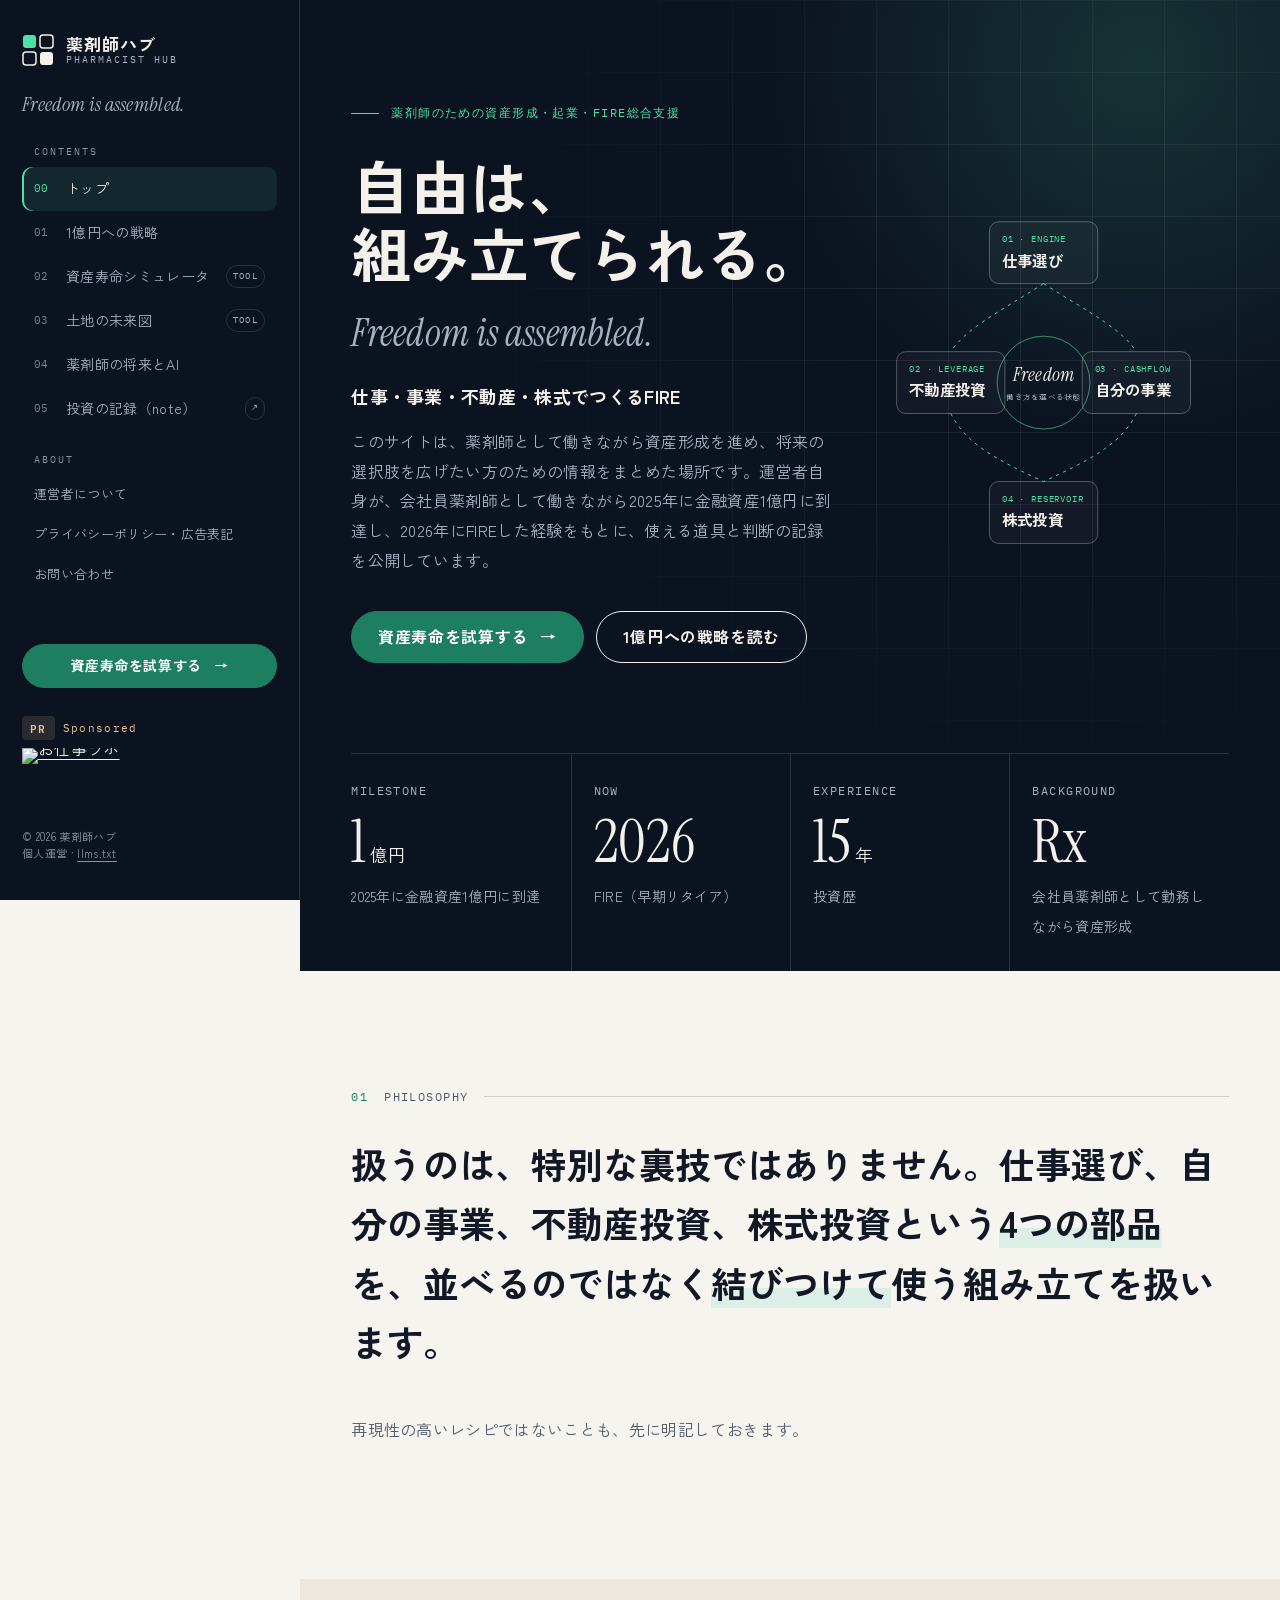
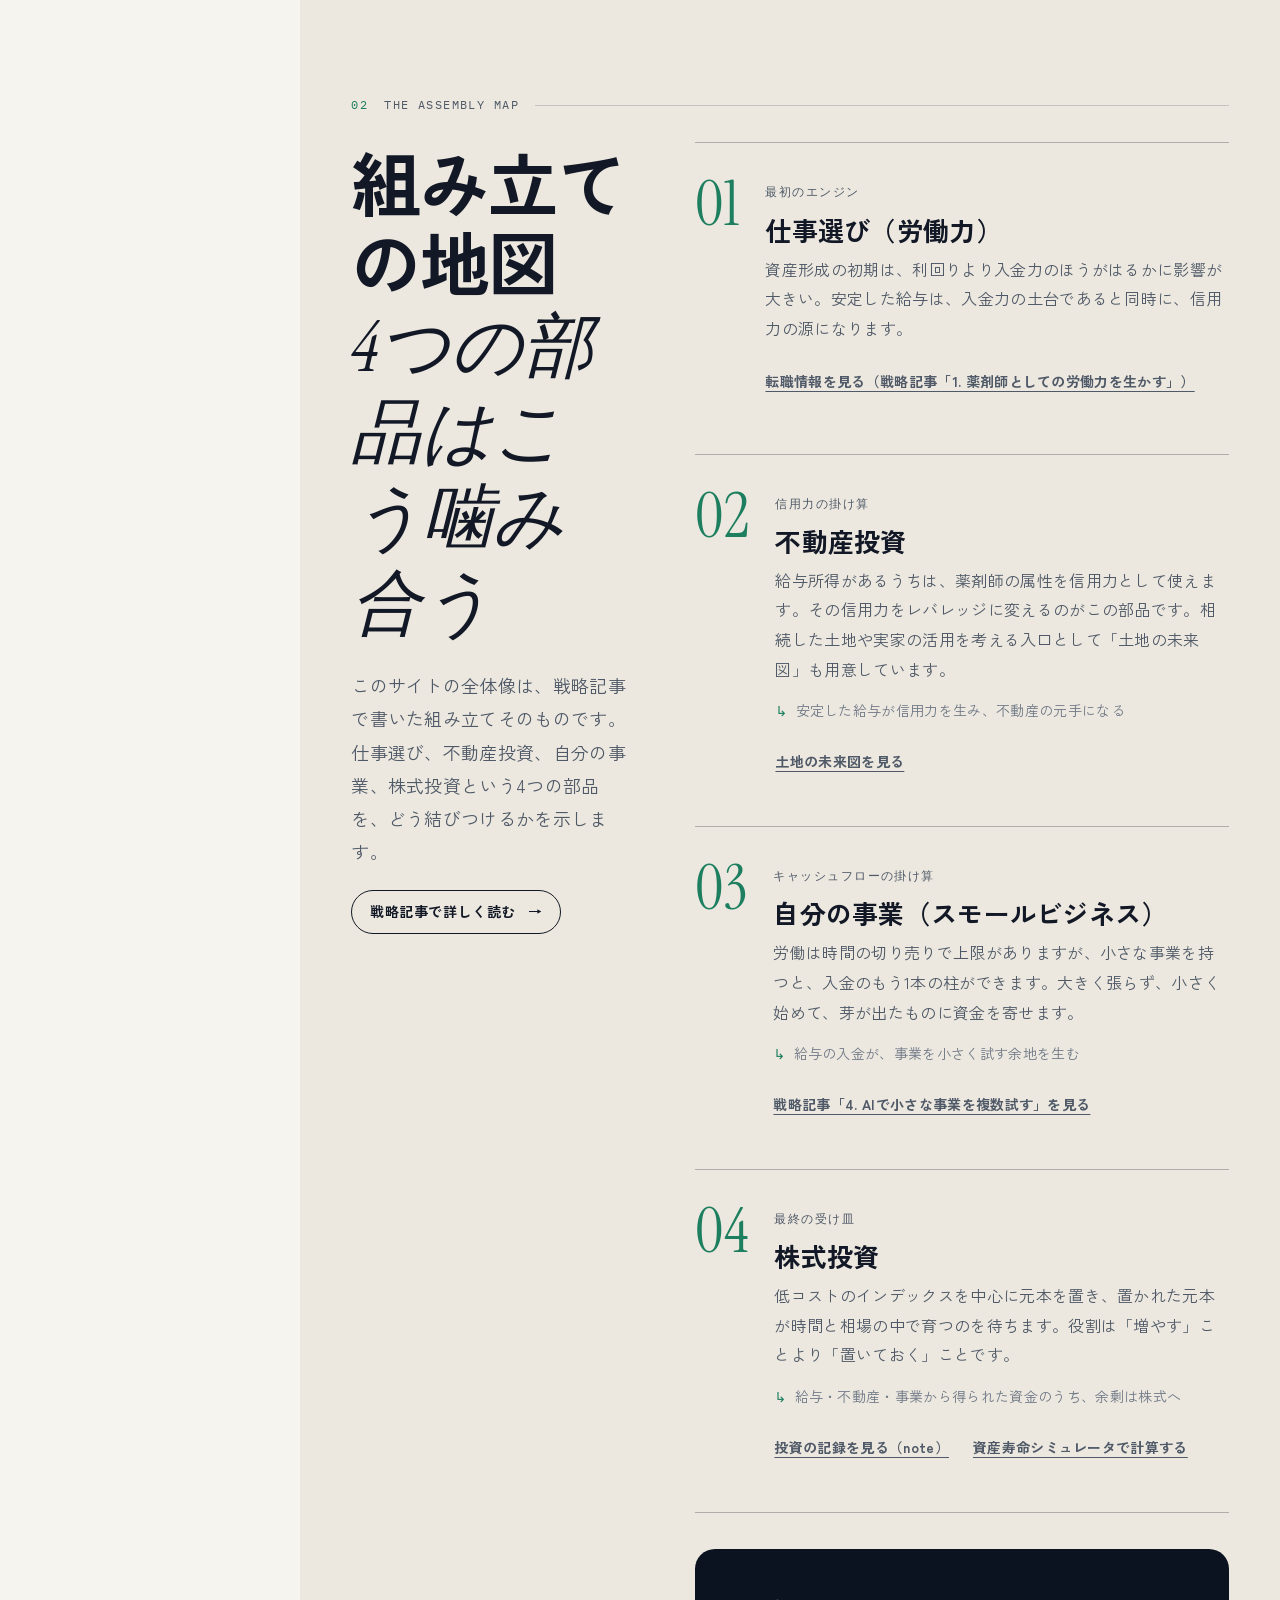
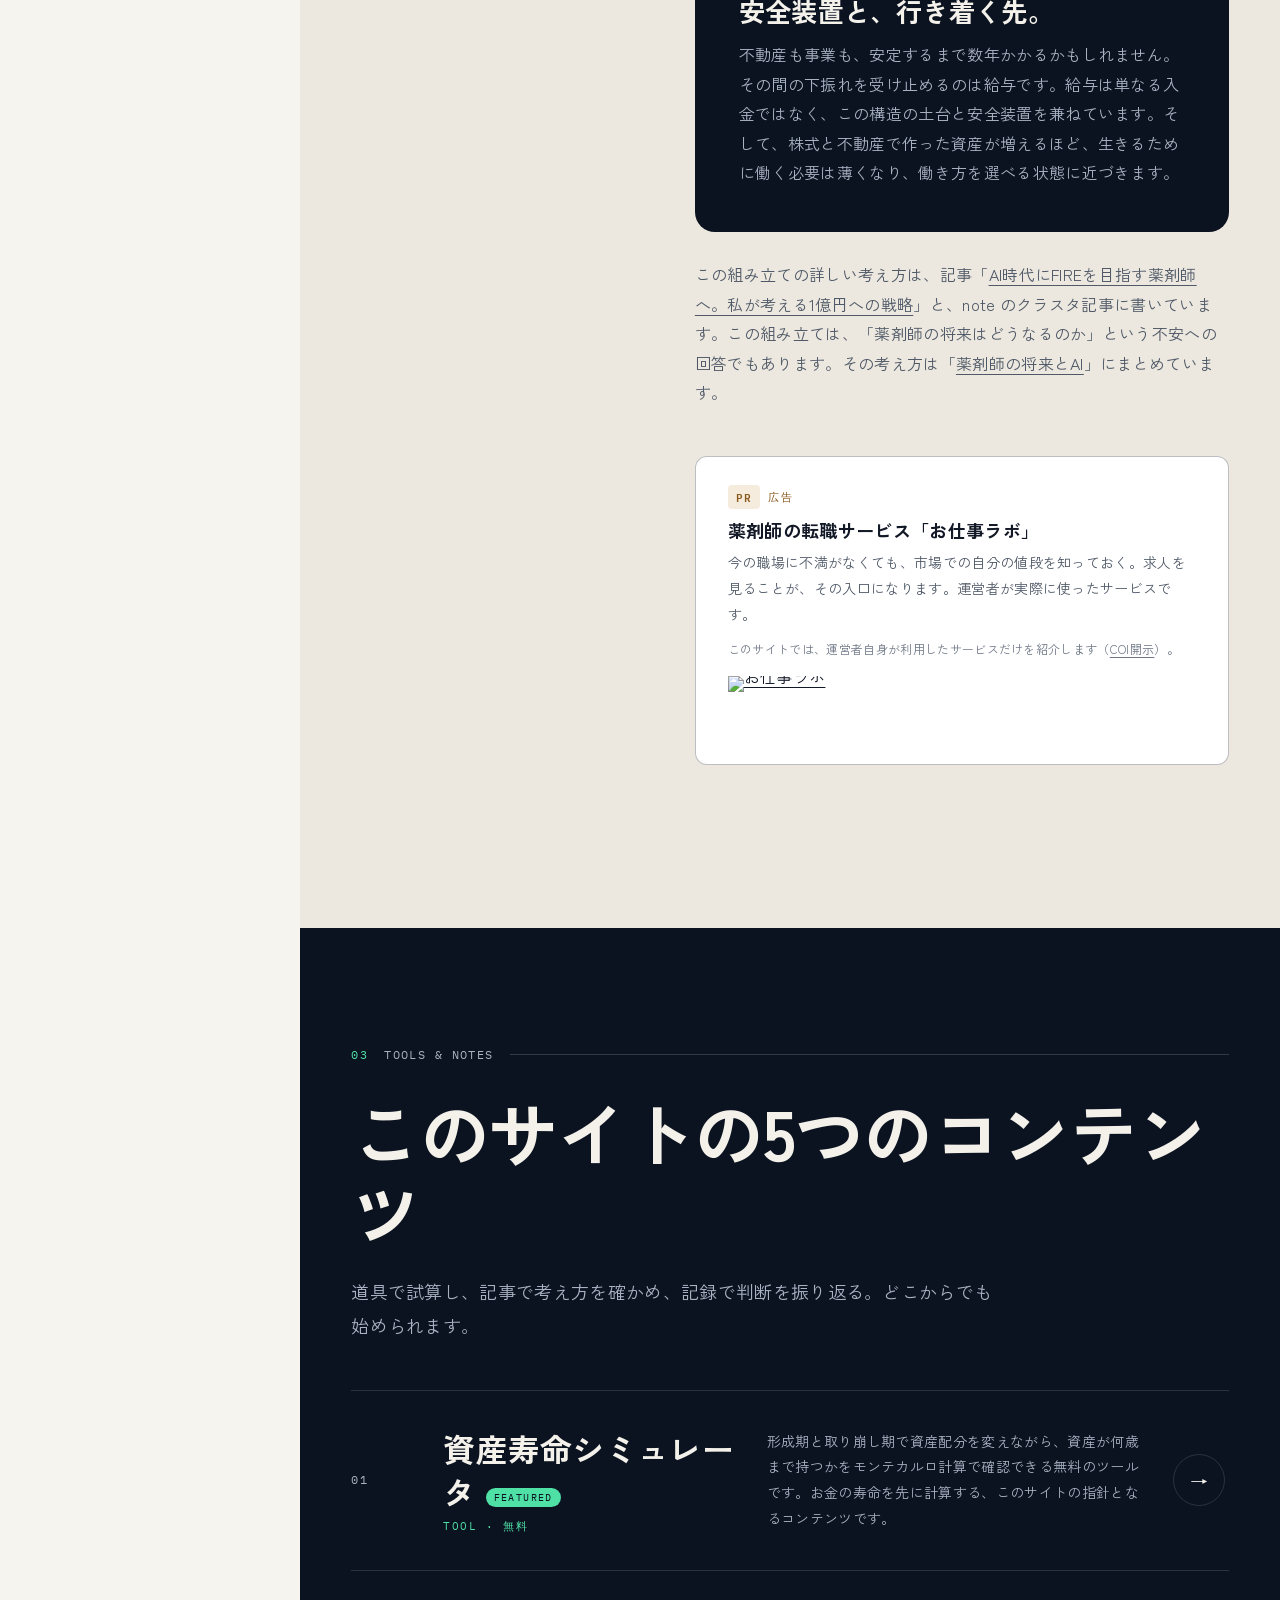
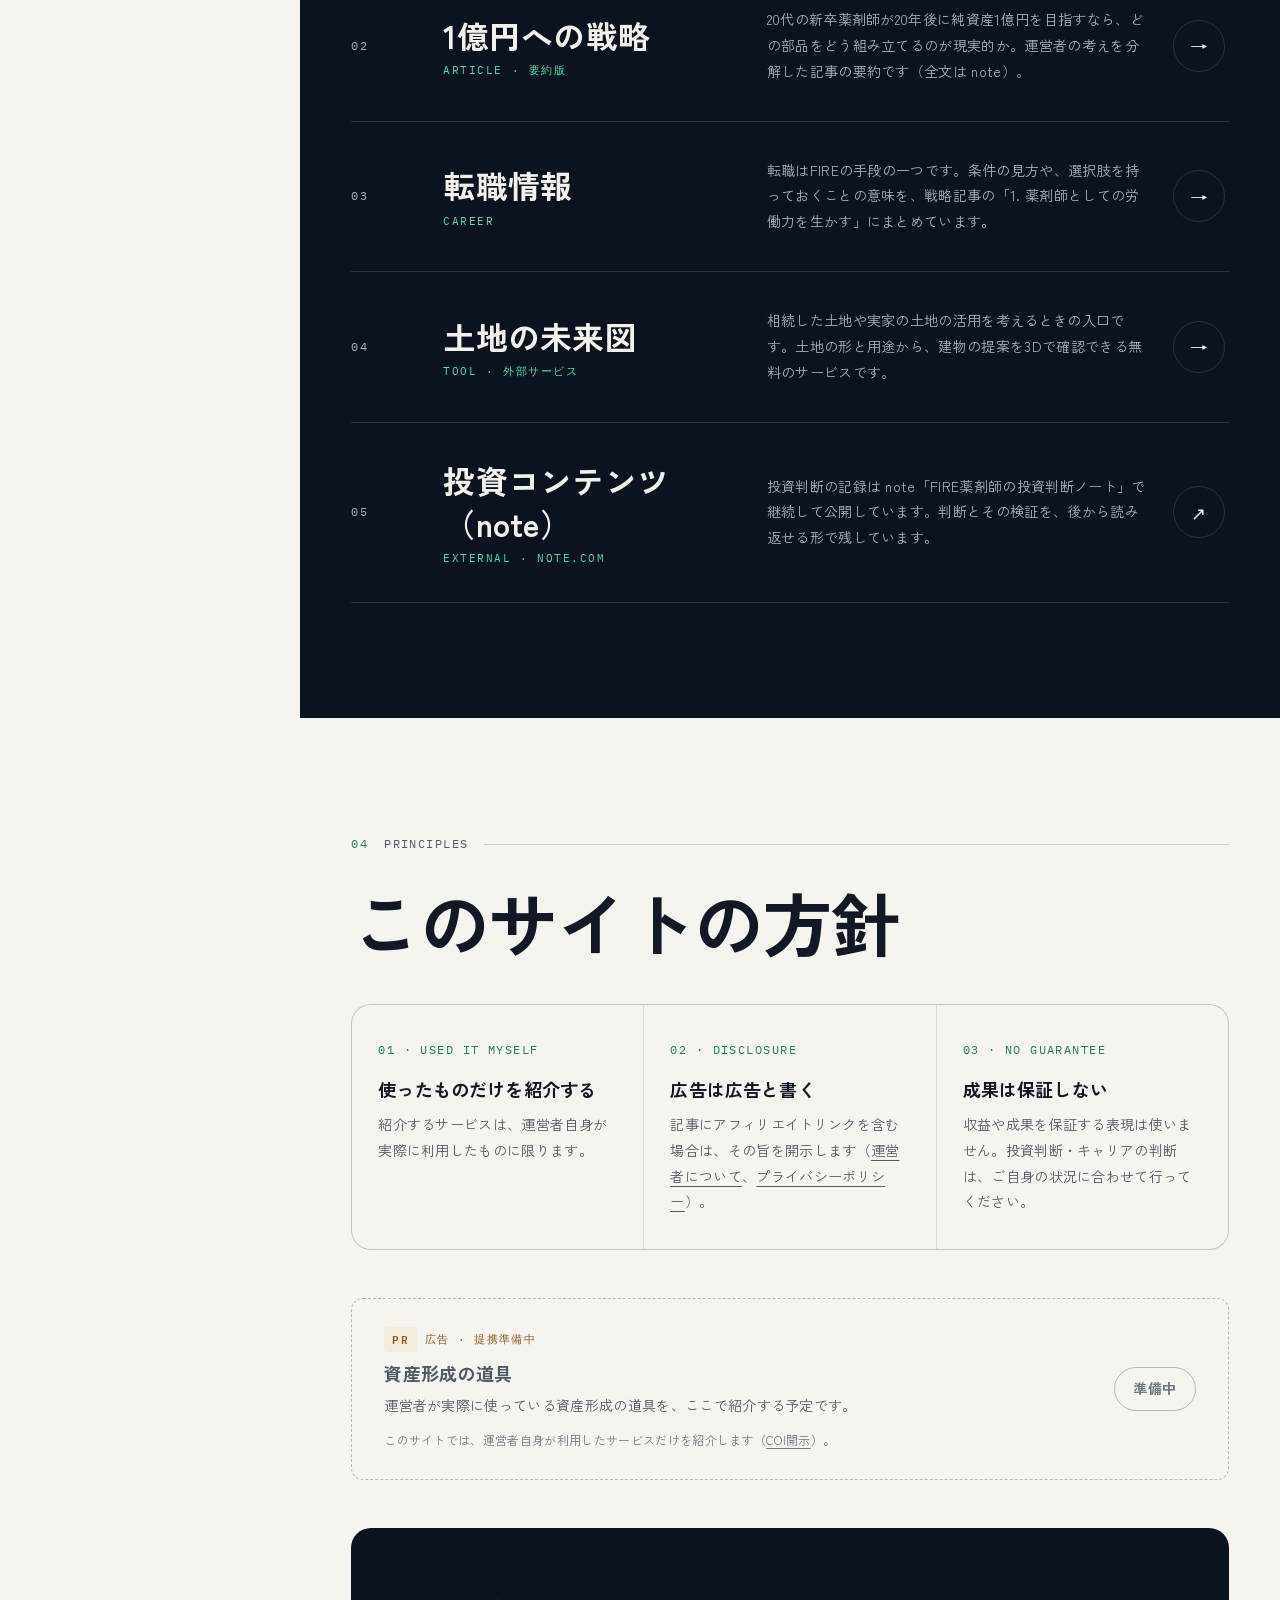
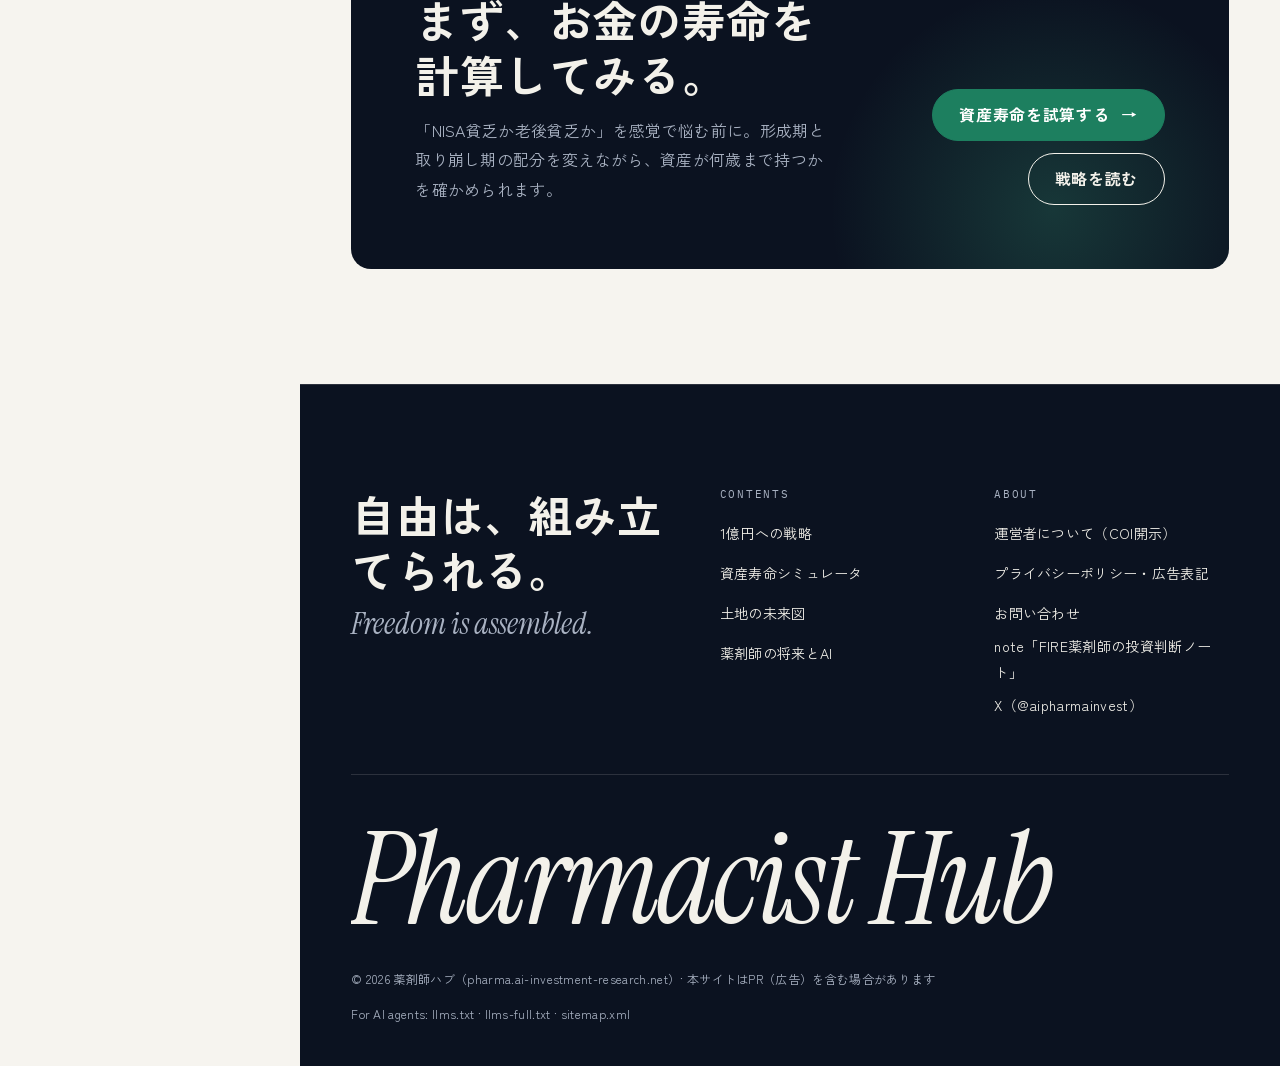
==== index.html @ cbfe2809 "転職枠の広告に、運営者が実際に使ったサービスであることを書き戻す Co-Authored-By: Claude Opus 5.5 <noreply@anthropic.com>" ====
<!DOCTYPE html>
<html lang="ja">
<head>
<meta charset="utf-8">
<meta name="viewport" content="width=device-width, initial-scale=1, viewport-fit=cover">
<meta name="google-site-verification" content="h158_rRaHotOtQef8cb2UX3UubJ8g8uJZxsIzdKgm2g" />
<title>薬剤師ハブ | 自由は、組み立てられる。仕事・事業・不動産・株式でつくるFIRE</title>
<meta name="description" content="自由は、組み立てられる。仕事・事業・不動産・株式でつくるFIRE。薬剤師が資産形成・起業・FIREを目指すための総合支援サイトです。組み立ての地図と、資産寿命シミュレータなどの道具をまとめています。">
<link rel="canonical" href="https://pharma.ai-investment-research.net/">
<link rel="alternate" type="text/markdown" href="/index.md" title="このページのMarkdown版（AIエージェント向け）">
<meta property="og:site_name" content="薬剤師ハブ">
<meta property="og:title" content="薬剤師ハブ | 自由は、組み立てられる。仕事・事業・不動産・株式でつくるFIRE">
<meta property="og:description" content="自由は、組み立てられる。仕事・事業・不動産・株式でつくるFIRE。薬剤師が資産形成・起業・FIREを目指すための総合支援サイトです。">
<meta property="og:type" content="website">
<meta property="og:url" content="https://pharma.ai-investment-research.net/">
<meta property="og:locale" content="ja_JP">
<meta name="twitter:card" content="summary">
<meta name="twitter:site" content="@aipharmainvest">
<meta name="theme-color" content="#0b1220">
<link rel="icon" href="data:image/svg+xml,%3Csvg xmlns='http://www.w3.org/2000/svg' viewBox='0 0 32 32'%3E%3Crect width='32' height='32' rx='7' fill='%230b1220'/%3E%3Crect x='6' y='6' width='9' height='9' rx='2' fill='%234fe0a5'/%3E%3Crect x='17' y='6' width='9' height='9' rx='2' fill='none' stroke='%23f3f1ea' stroke-width='1.3'/%3E%3Crect x='6' y='17' width='9' height='9' rx='2' fill='none' stroke='%23f3f1ea' stroke-width='1.3'/%3E%3Crect x='17' y='17' width='9' height='9' rx='2' fill='%23f3f1ea'/%3E%3C/svg%3E">
<link rel="preconnect" href="https://fonts.googleapis.com">
<link rel="preconnect" href="https://fonts.gstatic.com" crossorigin>
<link rel="stylesheet" href="https://fonts.googleapis.com/css2?family=IBM+Plex+Mono:wght@400;500&family=Instrument+Serif:ital@0;1&family=Zen+Kaku+Gothic+New:wght@400;500;700&display=swap">
<link rel="stylesheet" href="/style.css">
<script type="application/ld+json">{"@context":"https://schema.org","@graph":[{"@type":"WebSite","@id":"https://pharma.ai-investment-research.net/#website","url":"https://pharma.ai-investment-research.net/","name":"薬剤師ハブ","alternateName":"Pharmacist Hub","description":"薬剤師の資産形成・起業・FIREを支援する情報サイト。組み立ての地図と、資産寿命シミュレータなどの道具をまとめています。","inLanguage":"ja","publisher":{"@id":"https://pharma.ai-investment-research.net/#operator"}},{"@type":"Person","@id":"https://pharma.ai-investment-research.net/#operator","name":"田中","jobTitle":"薬剤師","description":"会社員薬剤師として働きながら資産形成を進め、2025年に金融資産1億円に到達し、2026年にFIRE。投資歴15年。","url":"https://pharma.ai-investment-research.net/about.html","sameAs":["https://note.com/tanaka936","https://x.com/aipharmainvest"]},{"@type":"WebPage","@id":"https://pharma.ai-investment-research.net/#webpage","url":"https://pharma.ai-investment-research.net/","name":"薬剤師ハブ | 自由は、組み立てられる。仕事・事業・不動産・株式でつくるFIRE","description":"自由は、組み立てられる。仕事・事業・不動産・株式でつくるFIRE。薬剤師が資産形成・起業・FIREを目指すための総合支援サイトです。組み立ての地図と、資産寿命シミュレータなどの道具をまとめています。","isPartOf":{"@id":"https://pharma.ai-investment-research.net/#website"},"about":{"@id":"https://pharma.ai-investment-research.net/#operator"},"inLanguage":"ja","dateModified":"2026-11-27","mainEntity":{"@type":"ItemList","name":"このサイトの5つのコンテンツ","itemListElement":[{"@type":"ListItem","position":1,"name":"資産寿命シミュレータ","url":"https://pharma.ai-investment-research.net/simulator.html"},{"@type":"ListItem","position":2,"name":"1億円への戦略（記事）","url":"https://pharma.ai-investment-research.net/strategy.html"},{"@type":"ListItem","position":3,"name":"転職情報","url":"https://pharma.ai-investment-research.net/strategy.html#work"},{"@type":"ListItem","position":4,"name":"土地の未来図","url":"https://pharma.ai-investment-research.net/land.html"},{"@type":"ListItem","position":5,"name":"投資コンテンツ（note）","url":"https://note.com/tanaka936"}]}}]}</script>
<script src="/site.js" defer></script>
</head>
<body class="has-anchor">
<a class="skip-link" href="#content">本文へ移動</a>
<div class="shell">
  <aside class="sidebar" aria-label="サイドパネル">
    <a class="brand" href="/" aria-label="薬剤師ハブ トップへ"><svg class="brand-mark" viewBox="0 0 32 32" aria-hidden="true" focusable="false"><rect x="1" y="1" width="13" height="13" rx="3" fill="#4fe0a5"/><rect x="18" y="1" width="13" height="13" rx="3" fill="none" stroke="#f3f1ea" stroke-width="1.5"/><rect x="1" y="18" width="13" height="13" rx="3" fill="none" stroke="#f3f1ea" stroke-width="1.5"/><rect x="18" y="18" width="13" height="13" rx="3" fill="#f3f1ea"/></svg><span class="brand-name"><b>薬剤師ハブ</b><small>Pharmacist Hub</small></span></a>
    <p class="side-tagline">Freedom is assembled.</p>
    <nav class="side-nav" aria-label="メインメニュー">
      <h2>Contents</h2>
      <ul>
          <li><a href="/" aria-current="page"><span class="no">00</span>トップ</a></li>
          <li><a href="/strategy.html"><span class="no">01</span>1億円への戦略</a></li>
          <li><a href="/simulator.html"><span class="no">02</span>資産寿命シミュレータ<span class="tag">Tool</span></a></li>
          <li><a href="/land.html"><span class="no">03</span>土地の未来図<span class="tag">Tool</span></a></li>
          <li><a href="/future.html"><span class="no">04</span>薬剤師の将来とAI</a></li>
          <li><a href="https://note.com/tanaka936" rel="noopener"><span class="no">05</span>投資の記録（note）<span class="tag">↗</span></a></li>
      </ul>
      <h2>About</h2>
      <ul class="sub">
          <li><a href="/about.html">運営者について</a></li>
          <li><a href="/privacy.html">プライバシーポリシー・広告表記</a></li>
          <li><a href="/contact.html">お問い合わせ</a></li>
      </ul>
    </nav>
    <a class="btn btn-sm side-cta" href="/simulator.html">資産寿命を試算する <span class="arr" aria-hidden="true">→</span></a>
    <aside class="ad ad-side ad-banner" data-ad-slot="side" aria-label="広告">
        <span class="ad-label"><b>PR</b>Sponsored</span>
        <div class="ad-creative"><a href="https://h.accesstrade.net/sp/cc?rk=0100oogb00p3vp" rel="nofollow" referrerpolicy="no-referrer-when-downgrade"><img src="https://h.accesstrade.net/sp/rr?rk=0100oogb00p3vp" alt="お仕事ラボ" border="0" width="320" height="50"></a></div>
      </aside>
    <p class="side-foot">© 2026 薬剤師ハブ<br>個人運営 · <a href="/llms.txt" style="color:inherit">llms.txt</a></p>
  </aside>

  <div class="main">
    <header class="topbar">
      <div class="topbar-row">
        <a class="brand" href="/" aria-label="薬剤師ハブ トップへ"><svg class="brand-mark" viewBox="0 0 32 32" aria-hidden="true" focusable="false"><rect x="1" y="1" width="13" height="13" rx="3" fill="#4fe0a5"/><rect x="18" y="1" width="13" height="13" rx="3" fill="none" stroke="#f3f1ea" stroke-width="1.5"/><rect x="1" y="18" width="13" height="13" rx="3" fill="none" stroke="#f3f1ea" stroke-width="1.5"/><rect x="18" y="18" width="13" height="13" rx="3" fill="#f3f1ea"/></svg><span class="brand-name"><b>薬剤師ハブ</b><small>Pharmacist Hub</small></span></a>
        <a class="topbar-link" href="/contact.html">Contact</a>
      </div>
      <nav class="tabs" aria-label="メニュー切り替え">
      <a href="/" aria-current="page">トップ</a>
      <a href="/strategy.html">1億円への戦略</a>
      <a href="/simulator.html">シミュレータ<span class="tag">Tool</span></a>
      <a href="/land.html">土地の未来図<span class="tag">Tool</span></a>
      <a href="/future.html">将来とAI</a>
      <a href="https://note.com/tanaka936" rel="noopener">note<span class="tag">↗</span></a>
      <a href="/about.html">運営者</a>
      </nav>
    </header>
    <main id="content">
    <section class="hero" aria-labelledby="hero-title">
      <div class="container">
        <div class="hero-grid">
          <div>
            <p class="hero-eyebrow mono">薬剤師のための資産形成・起業・FIRE総合支援</p>
            <h1 id="hero-title"><span class="line"><span>自由は、</span></span><span class="line"><span>組み立てられる。</span></span></h1>
            <p class="hero-en" lang="en">Freedom is assembled.</p>
            <p class="hero-sub">仕事・事業・不動産・株式でつくるFIRE</p>
            <p class="hero-lead">このサイトは、薬剤師として働きながら資産形成を進め、将来の選択肢を広げたい方のための情報をまとめた場所です。運営者自身が、会社員薬剤師として働きながら2025年に金融資産1億円に到達し、2026年にFIREした経験をもとに、使える道具と判断の記録を公開しています。</p>
            <div class="hero-cta">
              <a class="btn" href="/simulator.html">資産寿命を試算する <span class="arr" aria-hidden="true">→</span></a>
              <a class="btn btn-ghost" href="/strategy.html">1億円への戦略を読む</a>
            </div>
          </div>
          <div class="hero-visual" aria-hidden="true">
            <svg class="assembly" viewBox="0 0 480 480" role="presentation">
              <path class="link" d="M240 112 C 180 150, 140 170, 120 200"/>
              <path class="link" d="M240 112 C 300 150, 340 170, 360 200"/>
              <path class="link" d="M120 280 C 140 320, 180 340, 240 368"/>
              <path class="link" d="M360 280 C 340 320, 300 340, 240 368"/>
              <g class="tile"><rect x="170" y="32" width="140" height="80" rx="12"/><text class="num" x="186" y="58" font-size="11">01 · ENGINE</text><text x="186" y="90" font-size="20">仕事選び</text></g>
              <g class="tile"><rect x="50" y="200" width="140" height="80" rx="12"/><text class="num" x="66" y="226" font-size="11">02 · LEVERAGE</text><text x="66" y="258" font-size="20">不動産投資</text></g>
              <g class="tile"><rect x="290" y="200" width="140" height="80" rx="12"/><text class="num" x="306" y="226" font-size="11">03 · CASHFLOW</text><text x="306" y="258" font-size="20">自分の事業</text></g>
              <g class="tile"><rect x="170" y="368" width="140" height="80" rx="12"/><text class="num" x="186" y="394" font-size="11">04 · RESERVOIR</text><text x="186" y="426" font-size="20">株式投資</text></g>
              <g class="core"><circle class="pulse" cx="240" cy="240" r="60"/><circle cx="240" cy="240" r="60"/><text x="240" y="238" font-size="24" text-anchor="middle">Freedom</text><text class="ja" x="240" y="262" font-size="10" text-anchor="middle">働き方を選べる状態</text></g>
            </svg>
          </div>
        </div>
        <dl class="stats">
          <div class="stat"><dt class="mono">Milestone</dt><dd><span class="big">1<small>億円</small></span><span class="note">2025年に金融資産1億円に到達</span></dd></div>
          <div class="stat"><dt class="mono">Now</dt><dd><span class="big">2026</span><span class="note">FIRE（早期リタイア）</span></dd></div>
          <div class="stat"><dt class="mono">Experience</dt><dd><span class="big">15<small>年</small></span><span class="note">投資歴</span></dd></div>
          <div class="stat"><dt class="mono">Background</dt><dd><span class="big">Rx</span><span class="note">会社員薬剤師として勤務しながら資産形成</span></dd></div>
        </dl>
      </div>
    </section>
    <section class="section" aria-labelledby="philosophy">
      <div class="container">
        <p class="sec-label mono reveal"><span class="idx">01</span>Philosophy</p>
        <h2 id="philosophy" class="visually-hidden">このサイトの考え方</h2>
        <p class="statement reveal">扱うのは、特別な裏技ではありません。仕事選び、自分の事業、不動産投資、株式投資という<em>4つの部品</em>を、並べるのではなく<em>結びつけて</em>使う組み立てを扱います。</p>
        <p class="statement-note reveal">再現性の高いレシピではないことも、先に明記しておきます。</p>
      </div>
    </section>
    <section class="section section-paper2" aria-labelledby="map">
      <div class="container">
        <p class="sec-label mono"><span class="idx">02</span>The Assembly Map</p>
        <div class="map">
          <div class="map-head reveal">
            <h2 id="map" class="sec-title">組み立ての地図<br><span class="serif">4つの部品はこう噛み合う</span></h2>
            <p class="sec-intro">このサイトの全体像は、戦略記事で書いた組み立てそのものです。仕事選び、不動産投資、自分の事業、株式投資という4つの部品を、どう結びつけるかを示します。</p>
            <a class="btn btn-ghost btn-sm" href="/strategy.html">戦略記事で詳しく読む <span class="arr" aria-hidden="true">→</span></a>
          </div>
          <div>
            <ol class="map-list">
              <li class="map-item reveal">
                <span class="n" aria-hidden="true">01</span>
                <p class="role mono">最初のエンジン</p>
                <h3>仕事選び（労働力）</h3>
                <p>資産形成の初期は、利回りより入金力のほうがはるかに影響が大きい。安定した給与は、入金力の土台であると同時に、信用力の源になります。</p>
                <p class="links"><a href="/strategy.html#work">転職情報を見る（戦略記事「1. 薬剤師としての労働力を生かす」）</a></p>
              </li>
              <li class="map-item reveal">
                <span class="n" aria-hidden="true">02</span>
                <p class="role mono">信用力の掛け算</p>
                <h3>不動産投資</h3>
                <p>給与所得があるうちは、薬剤師の属性を信用力として使えます。その信用力をレバレッジに変えるのがこの部品です。相続した土地や実家の活用を考える入口として「土地の未来図」も用意しています。</p>
                <p class="map-flowline">安定した給与が信用力を生み、不動産の元手になる</p>
                <p class="links"><a href="/land.html">土地の未来図を見る</a></p>
              </li>
              <li class="map-item reveal">
                <span class="n" aria-hidden="true">03</span>
                <p class="role mono">キャッシュフローの掛け算</p>
                <h3>自分の事業（スモールビジネス）</h3>
                <p>労働は時間の切り売りで上限がありますが、小さな事業を持つと、入金のもう1本の柱ができます。大きく張らず、小さく始めて、芽が出たものに資金を寄せます。</p>
                <p class="map-flowline">給与の入金が、事業を小さく試す余地を生む</p>
                <p class="links"><a href="/strategy.html#business">戦略記事「4. AIで小さな事業を複数試す」を見る</a></p>
              </li>
              <li class="map-item reveal">
                <span class="n" aria-hidden="true">04</span>
                <p class="role mono">最終の受け皿</p>
                <h3>株式投資</h3>
                <p>低コストのインデックスを中心に元本を置き、置かれた元本が時間と相場の中で育つのを待ちます。役割は「増やす」ことより「置いておく」ことです。</p>
                <p class="map-flowline">給与・不動産・事業から得られた資金のうち、余剰は株式へ</p>
                <p class="links"><a href="https://note.com/tanaka936" rel="noopener">投資の記録を見る（note）</a><a href="/simulator.html">資産寿命シミュレータで計算する</a></p>
              </li>
            </ol>
            <div class="map-goal reveal">
              <h3>安全装置と、行き着く先。</h3>
              <p>不動産も事業も、安定するまで数年かかるかもしれません。その間の下振れを受け止めるのは給与です。給与は単なる入金ではなく、この構造の土台と安全装置を兼ねています。そして、株式と不動産で作った資産が増えるほど、生きるために働く必要は薄くなり、働き方を選べる状態に近づきます。</p>
            </div>
            <p class="statement-note">この組み立ての詳しい考え方は、記事「<a href="/strategy.html">AI時代にFIREを目指す薬剤師へ。私が考える1億円への戦略</a>」と、note のクラスタ記事に書いています。この組み立ては、「薬剤師の将来はどうなるのか」という不安への回答でもあります。その考え方は「<a href="/future.html">薬剤師の将来とAI</a>」にまとめています。</p>
            <aside class="ad ad-banner" data-ad-slot="top-career" aria-label="広告">
          <div>
            <span class="ad-label"><b>PR</b>広告</span>
            <span class="ad-title">薬剤師の転職サービス「お仕事ラボ」</span>
            <p>今の職場に不満がなくても、市場での自分の値段を知っておく。求人を見ることが、その入口になります。運営者が実際に使ったサービスです。</p>
            <p class="ad-why">このサイトでは、運営者自身が利用したサービスだけを紹介します（<a href="/about.html">COI開示</a>）。</p>
          </div>
          <div class="ad-creative"><a href="https://h.accesstrade.net/sp/cc?rk=0100ooge00p3vp" rel="nofollow" referrerpolicy="no-referrer-when-downgrade"><img src="https://h.accesstrade.net/sp/rr?rk=0100ooge00p3vp" alt="お仕事ラボ" border="0" width="468" height="60"></a></div>
        </aside>
          </div>
        </div>
      </div>
    </section>
    <section class="section section-ink" aria-labelledby="contents">
      <div class="container">
        <p class="sec-label mono"><span class="idx">03</span>Tools &amp; Notes</p>
        <h2 id="contents" class="sec-title reveal">このサイトの<br class="br-sp">5つのコンテンツ</h2>
        <p class="sec-intro reveal">道具で試算し、記事で考え方を確かめ、記録で判断を振り返る。どこからでも始められます。</p>
        <ul class="index-list" style="margin-top:48px">
          <li><a class="index-row" href="/simulator.html"><span class="no mono">01</span><h3>資産寿命シミュレータ<span class="badge">Featured</span><small>Tool · 無料</small></h3><p>形成期と取り崩し期で資産配分を変えながら、資産が何歳まで持つかをモンテカルロ計算で確認できる無料のツールです。お金の寿命を先に計算する、このサイトの指針となるコンテンツです。</p><span class="go" aria-hidden="true">→</span></a></li>
          <li><a class="index-row" href="/strategy.html"><span class="no mono">02</span><h3>1億円への戦略<small>Article · 要約版</small></h3><p>20代の新卒薬剤師が20年後に純資産1億円を目指すなら、どの部品をどう組み立てるのが現実的か。運営者の考えを分解した記事の要約です（全文は note）。</p><span class="go" aria-hidden="true">→</span></a></li>
          <li><a class="index-row" href="/strategy.html#work"><span class="no mono">03</span><h3>転職情報<small>Career</small></h3><p>転職はFIREの手段の一つです。条件の見方や、選択肢を持っておくことの意味を、戦略記事の「1. 薬剤師としての労働力を生かす」にまとめています。</p><span class="go" aria-hidden="true">→</span></a></li>
          <li><a class="index-row" href="/land.html"><span class="no mono">04</span><h3>土地の未来図<small>Tool · 外部サービス</small></h3><p>相続した土地や実家の土地の活用を考えるときの入口です。土地の形と用途から、建物の提案を3Dで確認できる無料のサービスです。</p><span class="go" aria-hidden="true">→</span></a></li>
          <li><a class="index-row" href="https://note.com/tanaka936" rel="noopener"><span class="no mono">05</span><h3>投資コンテンツ（note）<small>External · note.com</small></h3><p>投資判断の記録は note「FIRE薬剤師の投資判断ノート」で継続して公開しています。判断とその検証を、後から読み返せる形で残しています。</p><span class="go" aria-hidden="true">↗</span></a></li>
        </ul>
      </div>
    </section>
    <section class="section" aria-labelledby="policy">
      <div class="container">
        <p class="sec-label mono"><span class="idx">04</span>Principles</p>
        <h2 id="policy" class="sec-title reveal">このサイトの方針</h2>
        <div class="principles reveal">
          <div class="principle"><span class="mono">01 · Used it myself</span><h3>使ったものだけを紹介する</h3><p>紹介するサービスは、運営者自身が実際に利用したものに限ります。</p></div>
          <div class="principle"><span class="mono">02 · Disclosure</span><h3>広告は広告と書く</h3><p>記事にアフィリエイトリンクを含む場合は、その旨を開示します（<a href="/about.html">運営者について</a>、<a href="/privacy.html">プライバシーポリシー</a>）。</p></div>
          <div class="principle"><span class="mono">03 · No guarantee</span><h3>成果は保証しない</h3><p>収益や成果を保証する表現は使いません。投資判断・キャリアの判断は、ご自身の状況に合わせて行ってください。</p></div>
        </div>
        <aside class="ad is-pending" data-ad-slot="top-bottom" aria-label="広告">
          <div>
            <span class="ad-label"><b>PR</b>広告 · 提携準備中</span>
            <span class="ad-title">資産形成の道具</span>
            <p>運営者が実際に使っている資産形成の道具を、ここで紹介する予定です。</p>
            <p class="ad-why">このサイトでは、運営者自身が利用したサービスだけを紹介します（<a href="/about.html">COI開示</a>）。</p>
          </div>
          <a class="btn btn-sm" href="/privacy.html" rel="nofollow" tabindex="-1" aria-disabled="true">準備中</a>
        </aside>
        <div class="cta-band reveal">
          <div>
            <h2>まず、お金の寿命を<br class="br-sp">計算してみる。</h2>
            <p>「NISA貧乏か老後貧乏か」を感覚で悩む前に。形成期と取り崩し期の配分を変えながら、資産が何歳まで持つかを確かめられます。</p>
          </div>
          <div class="actions">
            <a class="btn" href="/simulator.html">資産寿命を試算する <span class="arr" aria-hidden="true">→</span></a>
            <a class="btn btn-ghost" href="/strategy.html">戦略を読む</a>
          </div>
        </div>
      </div>
    </section>
    </main>

    <footer class="site-footer">
      <div class="container">
        <div class="footer-top">
          <p class="footer-claim">自由は、組み立てられる。<span class="serif">Freedom is assembled.</span></p>
          <nav aria-label="コンテンツ">
            <h2>Contents</h2>
            <ul>
              <li><a href="/strategy.html">1億円への戦略</a></li>
              <li><a href="/simulator.html">資産寿命シミュレータ</a></li>
              <li><a href="/land.html">土地の未来図</a></li>
              <li><a href="/future.html">薬剤師の将来とAI</a></li>
            </ul>
          </nav>
          <nav aria-label="運営と方針">
            <h2>About</h2>
            <ul>
              <li><a href="/about.html">運営者について（COI開示）</a></li>
              <li><a href="/privacy.html">プライバシーポリシー・広告表記</a></li>
              <li><a href="/contact.html">お問い合わせ</a></li>
              <li><a href="https://note.com/tanaka936" rel="noopener">note「FIRE薬剤師の投資判断ノート」</a></li>
              <li><a href="https://x.com/aipharmainvest" rel="noopener">X（@aipharmainvest）</a></li>
            </ul>
          </nav>
        </div>
        <p class="footer-word" aria-hidden="true">Pharmacist Hub</p>
        <div class="footer-bottom">
          <span>© 2026 薬剤師ハブ（pharma.ai-investment-research.net）· 本サイトはPR（広告）を含む場合があります</span>
          <span>For AI agents: <a href="/llms.txt">llms.txt</a> · <a href="/llms-full.txt">llms-full.txt</a> · <a href="/sitemap.xml">sitemap.xml</a></span>
        </div>
      </div>
    </footer>
  </div>
</div>
<aside class="anchor-ad ad-banner" data-ad-slot="anchor" aria-label="広告">
  <span class="ad-label"><b>PR</b></span>
  <div class="ad-creative"><a href="https://h.accesstrade.net/sp/cc?rk=0100oogb00p3vp" rel="nofollow" referrerpolicy="no-referrer-when-downgrade"><img src="https://h.accesstrade.net/sp/rr?rk=0100oogb00p3vp" alt="お仕事ラボ" border="0" width="320" height="50"></a></div>
  <button class="ad-close" type="button" aria-label="広告バーを閉じる">×</button>
</aside>
</body>
</html>
---- style.css ----
/* style.css — 薬剤師ハブ（pharma.ai-investment-research.net）共通スタイル v2
   レイアウト
   - PC（1024px〜）: 左に固定のサイドパネル（メニュー・広告1枠）、右がメイン画面（コンテンツ・ツール）。
   - スマホ: 上にメニュー切り替え（横スクロールのタブ）、中央にコンテンツ・ツール、画面の一番下に広告バー。
   方針
   - 色は役割名（var(--…)）で参照し、hex の直書きは :root 内だけに限る。
   - 緑（--accent）は「行動してほしい場所」（CTA・広告のボタン）だけに使う。
   - コンテンツは JavaScript なしで全部読める。JS は演出（出現アニメーション・目次の現在地・広告バーを閉じる）だけ。
   - タップ領域 44px 以上、横スクロールなし。 */

:root {
  --ink: #0b1220;
  --ink-2: #121c2f;
  --ink-3: #1a2740;
  --navy: #1c3557;
  --paper: #f6f4ef;
  --paper-2: #ece8df;
  --surface: #ffffff;
  --text: #121826;
  --text-soft: #4f5967;
  --text-faint: #6f7886;
  --on-ink: #f3f1ea;
  --on-ink-soft: #a9b2c2;
  --line: rgba(18, 24, 38, .12);
  --line-strong: rgba(18, 24, 38, .28);
  --line-ink: rgba(243, 241, 234, .14);
  --accent: #1d7f5f;
  --accent-hover: #166a4f;
  --on-accent: #ffffff;
  --accent-glow: #4fe0a5;
  --accent-soft: #dcefe6;
  --pr: #8a5a1f;
  --pr-soft: #f6ecdd;
  --pr-ink: #e9c48f;
  --focus: #ffd43d;

  --f-sans: "Zen Kaku Gothic New", "Hiragino Kaku Gothic ProN", "Hiragino Sans", "Yu Gothic", YuGothic, Meiryo, system-ui, sans-serif;
  --f-serif: "Instrument Serif", "Times New Roman", serif;
  --f-mono: "IBM Plex Mono", ui-monospace, SFMono-Regular, Menlo, monospace;

  --fs-xs: 12px;
  --fs-sm: 14px;
  --fs-base: 16px;
  --fs-md: 18px;
  --fs-lg: clamp(20px, 1.2vw + 13px, 26px);
  --fs-xl: clamp(28px, 2.4vw + 15px, 44px);
  --fs-2xl: clamp(36px, 4.4vw + 14px, 84px);
  --fs-3xl: clamp(40px, 3.9vw + 10px, 96px);

  --side-w: 300px;
  --content-max: 1120px;
  --gutter: clamp(20px, 4vw, 56px);
  --sec-y: clamp(72px, 9vw, 140px);
  --r-sm: 6px;
  --r-md: 12px;
  --r-lg: 20px;
  --tap: 44px;
  --ease: cubic-bezier(.2, .7, .2, 1);
  --top-h: 112px;      /* スマホ上部（ブランド＋タブ）の高さ */
  --anchor-h: 0px;     /* スマホ下部の広告バーの高さ（ある場合に body で上書き） */
}

/* ---------- base ---------- */
*, *::before, *::after { box-sizing: border-box; }
html { -webkit-text-size-adjust: 100%; scroll-behavior: smooth; scroll-padding-top: calc(var(--top-h) + 12px); }
@media (min-width: 1024px) { html { scroll-padding-top: 24px; } }
@media (prefers-reduced-motion: reduce) { html { scroll-behavior: auto; } }
body {
  margin: 0;
  font-family: var(--f-sans);
  font-size: var(--fs-base);
  line-height: 1.85;
  letter-spacing: .02em;
  color: var(--text);
  background: var(--paper);
  overflow-wrap: anywhere;
  -webkit-font-smoothing: antialiased;
}
img, svg { max-width: 100%; height: auto; display: block; }
a { color: inherit; text-decoration-thickness: 1px; text-underline-offset: .25em; }
p { margin: 0 0 1.2em; }
ul, ol { margin: 0 0 1.2em; padding-left: 1.3em; }
li { margin-bottom: .4em; }
h1, h2, h3, h4 { margin: 0; font-weight: 700; line-height: 1.35; letter-spacing: .01em; }
:focus-visible { outline: 3px solid #000; outline-offset: 2px; box-shadow: 0 0 0 6px var(--focus); border-radius: 2px; }
::selection { background: var(--accent-glow); color: var(--ink); }

.skip-link { position: absolute; left: 12px; top: -80px; z-index: 100; background: var(--focus); color: #000; padding: 10px 16px; border-radius: var(--r-sm); font-weight: 700; }
.skip-link:focus { top: 12px; }
.visually-hidden { position: absolute !important; width: 1px; height: 1px; overflow: hidden; clip: rect(0 0 0 0); white-space: nowrap; }
.mono { font-family: var(--f-mono); font-size: var(--fs-xs); letter-spacing: .12em; text-transform: uppercase; }
.serif { font-family: var(--f-serif); font-weight: 400; letter-spacing: 0; }
.br-sp { display: none; }
@media (max-width: 767px) { .br-sp { display: inline; } }
.container { width: 100%; max-width: var(--content-max); margin: 0 auto; padding: 0 var(--gutter); }

/* ---------- app shell ---------- */
.shell { min-height: 100vh; }
@media (min-width: 1024px) {
  .shell { display: grid; grid-template-columns: var(--side-w) minmax(0, 1fr); }
}
.main { min-width: 0; }

/* ---------- サイドパネル（PC） ---------- */
.sidebar { display: none; }
@media (min-width: 1024px) {
  .sidebar {
    display: flex; flex-direction: column; gap: 28px;
    position: sticky; top: 0; height: 100vh; overflow-y: auto;
    background: var(--ink); color: var(--on-ink);
    padding: 28px 22px 24px; border-right: 1px solid var(--line-ink);
    scrollbar-width: thin; scrollbar-color: var(--ink-3) transparent;
  }
}
.brand { display: inline-flex; align-items: center; gap: 12px; text-decoration: none; color: var(--on-ink); min-height: var(--tap); }
.brand-mark { width: 32px; height: 32px; flex: none; }
.brand-name { display: flex; flex-direction: column; line-height: 1.15; }
.brand-name b { font-size: 17px; letter-spacing: .06em; }
.brand-name small { font-family: var(--f-mono); font-size: 10px; letter-spacing: .2em; color: var(--on-ink-soft); text-transform: uppercase; }
.side-tagline { font-family: var(--f-serif); font-style: italic; font-size: 20px; line-height: 1.25; color: var(--on-ink-soft); margin: -8px 0 0; }
.side-nav h2 { font-family: var(--f-mono); font-size: 10px; letter-spacing: .2em; text-transform: uppercase; color: var(--on-ink-soft); font-weight: 400; margin: 0 0 8px 12px; opacity: .8; }
.side-nav ul { list-style: none; margin: 0 0 22px; padding: 0; }
.side-nav li { margin: 0; }
.side-nav a {
  display: grid; grid-template-columns: 28px 1fr auto; align-items: center; gap: 4px;
  min-height: 44px; padding: 0 12px; border-radius: 10px;
  color: var(--on-ink-soft); text-decoration: none; font-size: 14px; white-space: nowrap;
  transition: background .2s, color .2s;
}
.side-nav a .no { font-family: var(--f-mono); font-size: 11px; color: var(--on-ink-soft); opacity: .7; }
.side-nav a .tag { font-family: var(--f-mono); font-size: 9px; letter-spacing: .14em; text-transform: uppercase; padding: 2px 6px; border: 1px solid var(--line-ink); border-radius: 999px; }
.side-nav a:hover { background: rgba(255,255,255,.05); color: var(--on-ink); }
.side-nav a[aria-current="page"] { background: rgba(79,224,165,.1); color: var(--on-ink); box-shadow: inset 2px 0 0 var(--accent-glow); }
.side-nav a[aria-current="page"] .no { color: var(--accent-glow); opacity: 1; }
.side-nav .sub a { grid-template-columns: 1fr; font-size: 13px; min-height: 40px; }
.side-cta { width: 100%; justify-content: center; }
.side-foot { margin-top: auto; font-size: 11px; color: var(--on-ink-soft); opacity: .8; line-height: 1.6; }

/* ---------- 上部メニュー（スマホ） ---------- */
.topbar {
  position: sticky; top: 0; z-index: 50;
  background: rgba(11, 18, 32, .92);
  -webkit-backdrop-filter: saturate(140%) blur(14px);
  backdrop-filter: saturate(140%) blur(14px);
  color: var(--on-ink); border-bottom: 1px solid var(--line-ink);
}
@media (min-width: 1024px) { .topbar { display: none; } }
.topbar-row { display: flex; align-items: center; justify-content: space-between; gap: 12px; padding: 8px var(--gutter) 2px; }
.topbar .brand-mark { width: 26px; height: 26px; }
.topbar .brand-name b { font-size: 15px; }
.topbar-link { font-family: var(--f-mono); font-size: 10px; letter-spacing: .14em; text-transform: uppercase; color: var(--on-ink-soft); text-decoration: none; display: inline-flex; align-items: center; min-height: var(--tap); padding: 0 4px; }
.tabs {
  display: flex; gap: 6px; overflow-x: auto; padding: 6px var(--gutter) 10px;
  scroll-snap-type: x proximity; scrollbar-width: none;
  mask-image: linear-gradient(90deg, #000 85%, transparent);
  -webkit-mask-image: linear-gradient(90deg, #000 85%, transparent);
}
.tabs::-webkit-scrollbar { display: none; }
.tabs a {
  flex: none; scroll-snap-align: start;
  display: inline-flex; align-items: center; gap: 6px; min-height: 40px; padding: 0 14px;
  border: 1px solid var(--line-ink); border-radius: 999px;
  color: var(--on-ink-soft); text-decoration: none; font-size: 13px; font-weight: 500; white-space: nowrap;
}
.tabs a[aria-current="page"] { background: var(--on-ink); color: var(--ink); border-color: var(--on-ink); font-weight: 700; }
.tabs a .tag { font-family: var(--f-mono); font-size: 9px; letter-spacing: .1em; color: var(--accent-glow); }
.tabs a[aria-current="page"] .tag { color: var(--accent); }

/* ---------- buttons ---------- */
.btn {
  --_bg: var(--accent); --_fg: var(--on-accent); --_bd: var(--accent);
  display: inline-flex; align-items: center; gap: 12px; min-height: 52px; padding: 0 26px;
  background: var(--_bg); color: var(--_fg); border: 1px solid var(--_bd); border-radius: 999px;
  font-weight: 700; font-size: var(--fs-base); letter-spacing: .04em; text-decoration: none; cursor: pointer;
  transition: transform .25s var(--ease), background .25s, color .25s, border-color .25s;
}
.btn:hover { --_bg: var(--accent-hover); --_bd: var(--accent-hover); transform: translateY(-2px); }
.btn .arr { display: inline-block; transition: transform .3s var(--ease); }
.btn:hover .arr { transform: translateX(4px); }
.btn-sm { min-height: var(--tap); padding: 0 18px; font-size: var(--fs-sm); }
.btn-ghost { --_bg: transparent; --_fg: currentColor; --_bd: currentColor; }
.btn-ghost:hover { --_bg: rgba(127,127,127,.12); --_bd: currentColor; }

/* ---------- hero (top) ---------- */
.hero {
  position: relative; overflow: hidden; isolation: isolate;
  background: var(--ink); color: var(--on-ink);
  padding: clamp(48px, 8vw, 112px) 0 0;
}
.hero::before {
  content: ""; position: absolute; inset: 0; z-index: -2;
  background-image: linear-gradient(var(--line-ink) 1px, transparent 1px), linear-gradient(90deg, var(--line-ink) 1px, transparent 1px);
  background-size: 72px 72px;
  mask-image: radial-gradient(ellipse 80% 70% at 75% 30%, #000 20%, transparent 75%);
  -webkit-mask-image: radial-gradient(ellipse 80% 70% at 75% 30%, #000 20%, transparent 75%);
  opacity: .55;
}
.hero::after {
  content: ""; position: absolute; z-index: -1; width: 70vmax; height: 70vmax; right: -24vmax; top: -30vmax;
  background: radial-gradient(circle, rgba(79,224,165,.16), transparent 60%);
  animation: drift 18s ease-in-out infinite alternate;
}
@keyframes drift { to { transform: translate(-8vmax, 10vmax) scale(1.1); } }
.hero-grid { display: grid; gap: 40px; align-items: center; }
@media (min-width: 1240px) { .hero-grid { grid-template-columns: 1.3fr 1fr; gap: 24px; } }
.hero-eyebrow { color: var(--accent-glow); margin: 0 0 28px; display: flex; align-items: center; gap: 12px; }
.hero-eyebrow::before { content: ""; width: 28px; height: 1px; background: currentColor; }
.hero h1 { font-size: var(--fs-3xl); line-height: 1.08; letter-spacing: -.02em; margin-bottom: 24px; }
.hero h1 .line { display: block; overflow: hidden; padding-bottom: .04em; }
.hero h1 .line > span { display: inline-block; }
.hero-en { font-family: var(--f-serif); font-style: italic; font-size: clamp(24px, 2vw + 12px, 40px); color: var(--on-ink-soft); margin: 0 0 24px; line-height: 1.2; }
.hero-sub { font-size: var(--fs-md); font-weight: 700; margin: 0 0 14px; }
.hero-lead { color: var(--on-ink-soft); max-width: 36em; margin-bottom: 36px; }
.hero-cta { display: flex; flex-wrap: wrap; gap: 12px; }
.hero-visual { max-width: 500px; width: 100%; justify-self: center; }
.hero-visual svg { width: 100%; overflow: visible; }
.assembly .tile rect { fill: rgba(255,255,255,.03); stroke: rgba(243,241,234,.4); }
.assembly .tile text { fill: var(--on-ink); font-family: var(--f-sans); font-weight: 700; }
.assembly .tile .num { fill: var(--accent-glow); font-family: var(--f-mono); font-weight: 400; letter-spacing: .1em; }
.assembly .tile .role { fill: var(--on-ink-soft); font-weight: 400; }
.assembly .link { fill: none; stroke: var(--accent-glow); stroke-width: 1.2; stroke-dasharray: 4 6; animation: flow 1.6s linear infinite; }
.assembly .core circle { fill: none; stroke: rgba(79,224,165,.45); }
.assembly .core .pulse { animation: pulse 3.2s ease-out infinite; transform-origin: center; transform-box: fill-box; }
.assembly .core text { fill: var(--on-ink); font-family: var(--f-serif); font-style: italic; }
.assembly .core .ja { font-family: var(--f-sans); font-style: normal; fill: var(--on-ink-soft); }
.assembly .tile { animation: float 6s ease-in-out infinite; transform-box: fill-box; }
.assembly .tile:nth-of-type(2) { animation-delay: -1.5s; }
.assembly .tile:nth-of-type(3) { animation-delay: -3s; }
.assembly .tile:nth-of-type(4) { animation-delay: -4.5s; }
@keyframes flow { to { stroke-dashoffset: -20; } }
@keyframes pulse { 0% { transform: scale(.8); opacity: .9; } 100% { transform: scale(1.5); opacity: 0; } }
@keyframes float { 50% { transform: translateY(-6px); } }

.stats { display: grid; grid-template-columns: repeat(2, 1fr); margin: clamp(48px, 7vw, 96px) 0 0; border-top: 1px solid var(--line-ink); }
@media (min-width: 900px) { .stats { grid-template-columns: repeat(4, 1fr); } }
.stat { padding: 26px 16px 30px 0; border-bottom: 1px solid var(--line-ink); }
@media (min-width: 900px) { .stat { border-bottom: 0; padding-left: 22px; border-left: 1px solid var(--line-ink); } .stat:first-child { border-left: 0; padding-left: 0; } }
.stat dt { color: var(--on-ink-soft); margin-bottom: 10px; }
.stat dd { margin: 0; }
.stat .big { font-family: var(--f-serif); font-size: clamp(42px, 3.4vw + 16px, 68px); line-height: 1; display: block; margin-bottom: 10px; }
.stat .big small { font-family: var(--f-sans); font-size: .3em; margin-left: .2em; }
.stat .note { font-size: var(--fs-sm); color: var(--on-ink-soft); }

/* ---------- page hero（下層ページ） ---------- */
.page-hero { background: var(--ink); color: var(--on-ink); padding: clamp(36px, 6vw, 88px) 0 clamp(36px, 5vw, 72px); position: relative; overflow: hidden; }
.page-hero::before { content: ""; position: absolute; inset: 0; background-image: linear-gradient(90deg, var(--line-ink) 1px, transparent 1px); background-size: calc(100% / 12) 100%; opacity: .45; pointer-events: none; }
.page-hero .container { position: relative; }
.breadcrumb ol { list-style: none; padding: 0; margin: 0 0 28px; display: flex; flex-wrap: wrap; gap: 8px; color: var(--on-ink-soft); }
.breadcrumb li { margin: 0; display: flex; gap: 8px; align-items: center; }
.breadcrumb li + li::before { content: "/"; opacity: .5; }
.breadcrumb a { color: var(--on-ink-soft); text-decoration: none; display: inline-flex; min-height: 32px; align-items: center; }
.breadcrumb a:hover { color: var(--on-ink); }
.page-hero .eyebrow { color: var(--accent-glow); margin: 0 0 16px; }
.page-hero h1 { font-size: var(--fs-xl); line-height: 1.3; max-width: 22em; }
.page-hero .lead { color: var(--on-ink-soft); max-width: 40em; margin: 22px 0 0; font-size: var(--fs-md); }
.page-hero .meta { margin-top: 28px; display: flex; flex-wrap: wrap; gap: 8px 24px; color: var(--on-ink-soft); }

/* ---------- sections ---------- */
.section { padding: var(--sec-y) 0; }
.section-ink { background: var(--ink); color: var(--on-ink); }
.section-paper2 { background: var(--paper-2); }
.sec-label { display: flex; align-items: center; gap: 16px; margin-bottom: 26px; color: var(--text-soft); }
.section-ink .sec-label { color: var(--on-ink-soft); }
.sec-label .idx { color: var(--accent); }
.section-ink .sec-label .idx { color: var(--accent-glow); }
.sec-label::after { content: ""; flex: 1; height: 1px; background: currentColor; opacity: .25; }
.sec-title { font-size: var(--fs-2xl); line-height: 1.12; letter-spacing: -.02em; margin-bottom: 26px; }
.sec-title .serif { font-style: italic; }
.sec-intro { font-size: var(--fs-md); color: var(--text-soft); max-width: 36em; }
.section-ink .sec-intro { color: var(--on-ink-soft); }
.statement { font-size: clamp(22px, 1.8vw + 13px, 38px); line-height: 1.65; font-weight: 700; letter-spacing: 0; max-width: 26em; }
.statement em { font-style: normal; background: linear-gradient(transparent 62%, var(--accent-soft) 62%); }
.statement-note { margin-top: 28px; color: var(--text-soft); max-width: 40em; }

/* ---------- 組み立ての地図 ---------- */
.map { display: grid; gap: 44px; }
@media (min-width: 1240px) { .map { grid-template-columns: 5fr 7fr; gap: 64px; } .map-head { position: sticky; top: 40px; align-self: start; } }
.map-list { list-style: none; margin: 0; padding: 0; }
.map-item { margin: 0; padding: 34px 0; border-top: 1px solid var(--line-strong); display: grid; grid-template-columns: auto 1fr; gap: 8px 26px; }
.map-item:last-child { border-bottom: 1px solid var(--line-strong); }
.map-item .n { font-family: var(--f-serif); font-size: clamp(48px, 3.4vw + 18px, 80px); line-height: .9; color: var(--accent); grid-row: span 6; align-self: start; }
.map-item .role { color: var(--text-soft); margin: 4px 0 0; }
.map-item h3 { font-size: var(--fs-lg); margin: 0; }
.map-item p { margin: 0; color: var(--text-soft); }
.map-item .links { display: flex; flex-wrap: wrap; gap: 4px 24px; margin-top: 8px; }
.map-item .links a { font-size: var(--fs-sm); font-weight: 700; display: inline-flex; align-items: center; min-height: var(--tap); }
.map-flowline { margin-top: 6px !important; font-size: var(--fs-sm); color: var(--text-faint) !important; display: flex; gap: 8px; }
.map-flowline::before { content: "↳"; color: var(--accent); }
.map-goal { margin-top: 36px; padding: clamp(26px, 4vw, 44px); background: var(--ink); color: var(--on-ink); border-radius: var(--r-lg); }
.map-goal h3 { font-size: var(--fs-lg); margin-bottom: 12px; }
.map-goal p { color: var(--on-ink-soft); margin: 0; }

/* ---------- コンテンツの索引 ---------- */
.index-list { list-style: none; margin: 0; padding: 0; border-top: 1px solid var(--line-ink); }
.index-list li { margin: 0; border-bottom: 1px solid var(--line-ink); }
.index-row { display: grid; grid-template-columns: 1fr auto; gap: 8px 20px; align-items: center; padding: 28px 0; color: var(--on-ink); text-decoration: none; transition: padding .4s var(--ease); }
@media (min-width: 900px) { .index-row { grid-template-columns: 72px 1.1fr 1.4fr 56px; padding: 36px 0; } }
.index-row .no { color: var(--on-ink-soft); }
.index-row h3 { font-size: clamp(22px, 1.4vw + 14px, 32px); }
.index-row h3 small { display: block; font-family: var(--f-mono); font-size: 11px; letter-spacing: .14em; color: var(--accent-glow); font-weight: 400; margin-top: 6px; text-transform: uppercase; }
.index-row p { margin: 0; color: var(--on-ink-soft); font-size: var(--fs-sm); grid-column: 1 / -1; }
@media (min-width: 900px) { .index-row p { grid-column: auto; } }
.index-row .go { width: 52px; height: 52px; border-radius: 50%; border: 1px solid var(--line-ink); display: grid; place-items: center; font-size: 18px; transition: background .3s, color .3s, transform .4s var(--ease); grid-row: 1; grid-column: 2; }
@media (min-width: 900px) { .index-row .go { grid-row: auto; grid-column: auto; } .index-row .no { grid-row: auto; } }
@media (max-width: 899px) { .index-row .no { display: none; } }
.index-row:hover { padding-left: 14px; }
.index-row:hover .go { background: var(--accent-glow); color: var(--ink); transform: rotate(-45deg); border-color: var(--accent-glow); }
.badge { display: inline-block; font-family: var(--f-mono); font-size: 10px; letter-spacing: .14em; vertical-align: middle; margin-left: 10px; padding: 3px 8px; border-radius: 999px; background: var(--accent-glow); color: var(--ink); text-transform: uppercase; font-weight: 400; }

/* ---------- 方針 ---------- */
.principles { display: grid; gap: 1px; background: var(--line); border: 1px solid var(--line); border-radius: var(--r-lg); overflow: hidden; margin-top: 44px; }
@media (min-width: 800px) { .principles { grid-template-columns: repeat(3, 1fr); } }
.principle { background: var(--paper); padding: 34px 26px; }
.principle .mono { color: var(--accent); display: block; margin-bottom: 16px; }
.principle h3 { font-size: var(--fs-md); margin-bottom: 10px; }
.principle p { margin: 0; color: var(--text-soft); font-size: var(--fs-sm); }

/* ---------- CTA band ---------- */
.cta-band { background: var(--ink); color: var(--on-ink); border-radius: var(--r-lg); padding: clamp(32px, 5vw, 72px); display: grid; gap: 26px; position: relative; overflow: hidden; }
.cta-band::after { content: ""; position: absolute; right: -10%; bottom: -60%; width: 60%; aspect-ratio: 1; background: radial-gradient(circle, rgba(79,224,165,.18), transparent 60%); pointer-events: none; }
@media (min-width: 900px) { .cta-band { grid-template-columns: 1.4fr 1fr; align-items: end; } }
.cta-band h2 { font-size: var(--fs-xl); line-height: 1.25; margin-bottom: 14px; }
.cta-band p { color: var(--on-ink-soft); margin: 0; }
.cta-band .actions { display: flex; flex-wrap: wrap; gap: 12px; position: relative; z-index: 1; }
@media (min-width: 900px) { .cta-band .actions { justify-content: flex-end; } }

/* ---------- 広告（PR） ----------
   方針: 本文と同じ品位で見せ、必ず「PR」と表記する。リンクは rel="sponsored noopener"。
   提携前は .is-pending（枠だけを表示）。提携が決まったら中身を差し替え、is-pending を外す。
   置き場所: (1) 本文中の文脈に合う位置 (2) PCは左パネルの下 (3) スマホは画面の一番下のバー。
   シミュレータのページには置かない（プライバシーポリシーの約束）。 */
.ad { position: relative; display: grid; gap: 16px; align-items: center; margin: 48px 0; padding: 24px; border: 1px solid var(--line-strong); border-radius: var(--r-md); background: var(--surface); }
@media (min-width: 640px) { .ad { grid-template-columns: 1fr auto; padding: 28px 32px; } }
.ad-label { display: flex; align-items: center; gap: 8px; margin-bottom: 8px; font-family: var(--f-mono); font-size: 11px; letter-spacing: .12em; color: var(--pr); }
.ad-label b { background: var(--pr-soft); color: var(--pr); padding: 2px 8px; border-radius: 4px; font-weight: 600; }
.ad .ad-title { display: block; font-size: var(--fs-md); font-weight: 700; margin: 0 0 6px; line-height: 1.5; }
.ad p { margin: 0; font-size: var(--fs-sm); color: var(--text-soft); }
.ad .ad-why { margin-top: 10px; font-size: var(--fs-xs); color: var(--text-faint); }
.ad .btn { white-space: nowrap; }
.ad.is-pending { background: transparent; border-style: dashed; }
.ad.is-pending .ad-title { color: var(--text-soft); }
.ad.is-pending .btn { --_bg: transparent; --_fg: var(--text-faint); --_bd: var(--line-strong); pointer-events: none; }

/* バナー広告（ASPのバナーをそのまま表示） */
.ad.ad-banner { grid-template-columns: 1fr; }
.ad-creative { line-height: 0; }
.ad-creative a { display: inline-block; max-width: 100%; }
.ad-creative img { max-width: 100%; height: auto; display: block; }
.ad.ad-banner .ad-creative { justify-self: start; }
/* 左パネルの広告（PC） */
.ad-side { margin: 0; padding: 18px; grid-template-columns: 1fr; gap: 12px; background: var(--ink-2); border-color: var(--line-ink); color: var(--on-ink); }
.ad-side .ad-label { color: var(--pr-ink); margin-bottom: 4px; }
.ad-side .ad-label b { background: rgba(233,196,143,.14); color: var(--pr-ink); }
.ad-side .ad-title { font-size: 14px; }
.ad-side p { color: var(--on-ink-soft); font-size: 12px; line-height: 1.7; }
.ad-side .btn { width: 100%; justify-content: center; min-height: 40px; font-size: 13px; }
.ad-side.is-pending { background: transparent; }
.ad-side.ad-banner { padding: 0; gap: 8px; background: none; border: 0; }
.ad-side.ad-banner .ad-label { margin: 0; }
.ad-side.is-pending .ad-title { color: var(--on-ink-soft); }
.ad-side.is-pending .btn { --_fg: var(--on-ink-soft); --_bd: var(--line-ink); }

/* スマホ下部の広告バー */
.anchor-ad { display: none; }
@media (max-width: 1023px) {
  body.has-anchor { --anchor-h: 72px; padding-bottom: calc(var(--anchor-h) + env(safe-area-inset-bottom)); }
  .anchor-ad {
    position: fixed; left: 0; right: 0; bottom: 0; z-index: 60;
    display: grid; grid-template-columns: auto 1fr auto; align-items: center; gap: 12px;
    min-height: var(--anchor-h); padding: 10px 12px calc(10px + env(safe-area-inset-bottom)) 16px;
    background: rgba(255,255,255,.97); border-top: 1px solid var(--line-strong);
    -webkit-backdrop-filter: blur(10px); backdrop-filter: blur(10px);
    box-shadow: 0 -8px 24px rgba(11,18,32,.08);
  }
  .anchor-ad .ad-label { margin: 0; }
  .anchor-ad .ad-body { min-width: 0; font-size: 13px; line-height: 1.45; }
  .anchor-ad .ad-title { font-weight: 700; display: block; white-space: nowrap; overflow: hidden; text-overflow: ellipsis; }
  .anchor-ad .ad-sub { color: var(--text-soft); font-size: 11px; display: block; white-space: nowrap; overflow: hidden; text-overflow: ellipsis; }
  .anchor-ad .btn { min-height: 40px; padding: 0 16px; font-size: 13px; }
  .anchor-ad.is-pending { background: rgba(246,244,239,.97); }
  .anchor-ad.is-pending .ad-title { color: var(--text-soft); font-weight: 500; }
  .anchor-ad.is-pending .btn { --_bg: transparent; --_fg: var(--text-faint); --_bd: var(--line-strong); pointer-events: none; }
  .anchor-ad .ad-close { position: absolute; top: -14px; right: 10px; width: 28px; height: 28px; border-radius: 50%; border: 1px solid var(--line-strong); background: var(--surface); color: var(--text-soft); font-size: 14px; line-height: 1; cursor: pointer; display: none; }
  .js .anchor-ad .ad-close { display: grid; place-items: center; }
  
  .anchor-ad.ad-banner { grid-template-columns: 1fr; justify-items: center; padding: 8px 12px calc(8px + env(safe-area-inset-bottom)); }
  .anchor-ad.ad-banner .ad-label { position: absolute; top: -12px; left: 10px; margin: 0; }
  .anchor-ad.ad-banner .ad-label b { box-shadow: 0 0 0 1px var(--line-strong); background: var(--surface); }
  .anchor-ad[hidden] { display: none; }
}

/* ---------- article layout ---------- */
.article-layout { display: grid; gap: 48px; padding: clamp(44px, 6vw, 88px) 0 var(--sec-y); }
@media (min-width: 1360px) { .article-layout { grid-template-columns: minmax(0, 1fr) 260px; gap: 72px; } }
.prose { max-width: 720px; font-size: 17px; line-height: 2; }
.prose > h2 { font-size: var(--fs-lg); margin: 2.6em 0 .9em; padding-top: 1.2em; border-top: 1px solid var(--line-strong); display: flex; gap: 14px; align-items: baseline; }
.prose > h2:first-child { margin-top: 0; }
.prose > h2 .no { font-family: var(--f-serif); font-weight: 400; font-size: 1.5em; color: var(--accent); line-height: 1; }
.prose > h3 { font-size: var(--fs-md); margin: 2em 0 .6em; }
.prose a:not(.btn) { color: var(--navy); text-decoration: underline; }
.prose a:not(.btn):hover { color: var(--accent); }
.prose ul li::marker { color: var(--accent); }

.tldr { margin: 0 0 52px; padding: 26px 30px; background: var(--surface); border: 1px solid var(--line); border-left: 3px solid var(--accent); border-radius: var(--r-md); font-size: var(--fs-base); line-height: 1.85; }
.tldr h2 { font-family: var(--f-mono); font-size: 11px; letter-spacing: .16em; text-transform: uppercase; color: var(--accent); margin: 0 0 14px; }
.tldr ul { margin: 0; }
.tldr li:last-child { margin-bottom: 0; }

.rail { display: none; }
@media (min-width: 1360px) { .rail { display: block; } .rail-inner { position: sticky; top: 32px; } }
.toc h2 { font-family: var(--f-mono); font-size: 11px; letter-spacing: .16em; text-transform: uppercase; color: var(--text-faint); margin-bottom: 14px; font-weight: 400; }
.toc ol { list-style: none; margin: 0; padding: 0; border-left: 1px solid var(--line-strong); }
.toc li { margin: 0; }
.toc a { display: block; padding: 7px 0 7px 16px; margin-left: -1px; border-left: 2px solid transparent; font-size: var(--fs-sm); line-height: 1.6; color: var(--text-soft); text-decoration: none; transition: color .2s, border-color .2s; }
.toc a:hover, .toc a.is-active { color: var(--text); border-left-color: var(--accent); }
.toc-inline { margin: 0 0 40px; border: 1px solid var(--line-strong); border-radius: var(--r-md); }
@media (min-width: 1360px) { .toc-inline { display: none; } }
.toc-inline summary { cursor: pointer; padding: 0 20px; min-height: var(--tap); display: flex; align-items: center; font-family: var(--f-mono); font-size: 12px; letter-spacing: .12em; text-transform: uppercase; }
.toc-inline ol { margin: 0; padding: 0 20px 16px 2.4em; font-size: var(--fs-sm); }
.toc-inline a { display: inline-flex; min-height: 36px; align-items: center; }

.note-box { background: var(--paper-2); border-radius: var(--r-md); padding: 24px 28px; margin: 32px 0; font-size: var(--fs-sm); color: var(--text-soft); line-height: 1.9; }
.note-box p:last-child { margin-bottom: 0; }

/* CTA box（自分のサービス・外部ツールへの入口。広告ではない） */
.cta-box { margin: 48px 0; padding: clamp(26px, 4vw, 44px); background: var(--ink); color: var(--on-ink); border-radius: var(--r-lg); }
.cta-box h2, .cta-box h3 { font-size: var(--fs-lg); margin: 0 0 12px; border: 0; padding: 0; display: block; }
.cta-box p { color: var(--on-ink-soft); }
.cta-box .caption { font-size: var(--fs-xs); margin: 16px 0 0; }

/* ツール埋め込み（メイン画面でツールを操作する） */
.tool-frame { margin: 0 0 32px; border: 1px solid var(--line-strong); border-radius: var(--r-lg); overflow: hidden; background: var(--surface); }
.tool-frame-bar { display: flex; align-items: center; justify-content: space-between; gap: 12px; padding: 10px 14px 10px 18px; background: var(--ink); color: var(--on-ink-soft); }
.tool-frame-bar .dots { display: flex; gap: 6px; }
.tool-frame-bar .dots i { width: 9px; height: 9px; border-radius: 50%; background: var(--ink-3); display: block; }
.tool-frame-bar a { color: var(--on-ink); text-decoration: none; font-size: 12px; display: inline-flex; align-items: center; min-height: 36px; gap: 6px; }
.tool-frame iframe { display: block; width: 100%; height: min(86vh, 920px); border: 0; background: var(--surface); }
@media (max-width: 1023px) { .tool-frame iframe { height: calc(100svh - var(--top-h) - var(--anchor-h) - 60px); min-height: 560px; } }
.tool-frame noscript, .tool-frame .fallback { display: block; padding: 16px 18px; font-size: var(--fs-sm); color: var(--text-soft); border-top: 1px solid var(--line); }

/* 機能リスト */
.feature-grid { list-style: none; padding: 0; margin: 24px 0 40px; display: grid; gap: 1px; background: var(--line); border: 1px solid var(--line); border-radius: var(--r-md); overflow: hidden; }
@media (min-width: 700px) { .feature-grid { grid-template-columns: 1fr 1fr; } }
.feature-grid li { margin: 0; background: var(--surface); padding: 22px 24px; font-size: var(--fs-sm); line-height: 1.8; }
.feature-grid li b { display: block; font-size: var(--fs-base); margin-bottom: 4px; }

/* FAQ */
.faq { margin: 24px 0; border-top: 1px solid var(--line-strong); }
.faq details { border-bottom: 1px solid var(--line-strong); }
.faq summary { cursor: pointer; list-style: none; display: flex; justify-content: space-between; gap: 16px; padding: 20px 0; font-weight: 700; font-size: var(--fs-md); line-height: 1.6; }
.faq summary::-webkit-details-marker { display: none; }
.faq summary::after { content: "+"; font-family: var(--f-mono); font-weight: 400; color: var(--accent); font-size: 22px; line-height: 1.2; transition: transform .3s var(--ease); }
.faq details[open] summary::after { transform: rotate(45deg); }
.faq .ans { padding: 0 0 22px; color: var(--text-soft); }
.faq .ans p:last-child { margin-bottom: 0; }

/* 定義リスト */
dl.info { display: grid; grid-template-columns: 1fr; margin: 24px 0 40px; border-top: 1px solid var(--line-strong); }
dl.info dt { font-family: var(--f-mono); font-size: 11px; letter-spacing: .14em; text-transform: uppercase; color: var(--text-faint); padding-top: 18px; }
dl.info dd { margin: 0; padding: 4px 0 18px; border-bottom: 1px solid var(--line); }
@media (min-width: 640px) { dl.info { grid-template-columns: 10em 1fr; } dl.info dt, dl.info dd { padding: 18px 0; border-bottom: 1px solid var(--line); } }

/* ---------- footer（メイン画面の末尾） ---------- */
.site-footer { background: var(--ink); color: var(--on-ink-soft); padding: clamp(56px, 8vw, 112px) 0 36px; font-size: var(--fs-sm); border-top: 1px solid var(--line-ink); }
.footer-top { display: grid; gap: 40px; padding-bottom: 48px; border-bottom: 1px solid var(--line-ink); }
@media (min-width: 900px) { .footer-top { grid-template-columns: 1.4fr 1fr 1fr; } }
.footer-claim { font-size: var(--fs-xl); line-height: 1.25; color: var(--on-ink); font-weight: 700; margin: 0; }
.footer-claim .serif { font-style: italic; color: var(--on-ink-soft); display: block; font-size: .7em; margin-top: 8px; }
.site-footer h2 { font-family: var(--f-mono); font-size: 11px; letter-spacing: .16em; text-transform: uppercase; color: var(--on-ink-soft); font-weight: 400; margin-bottom: 12px; }
.site-footer ul { list-style: none; margin: 0; padding: 0; }
.site-footer li { margin: 0; }
.site-footer a { color: var(--on-ink); text-decoration: none; display: inline-flex; align-items: center; min-height: 40px; }
.site-footer a:hover { color: var(--accent-glow); }
.footer-word { font-family: var(--f-serif); font-style: italic; color: var(--on-ink); font-size: clamp(52px, 10vw, 168px); line-height: .95; letter-spacing: -.03em; margin: 44px 0 28px; white-space: nowrap; overflow: hidden; }
.footer-bottom { display: flex; flex-wrap: wrap; justify-content: space-between; gap: 8px 24px; font-size: var(--fs-xs); }
.footer-bottom a { min-height: 32px; color: var(--on-ink-soft); }

/* ---------- reveal（JS が有効なときだけ動く） ---------- */
.js .reveal { opacity: 0; transform: translateY(28px); transition: opacity .9s var(--ease), transform .9s var(--ease); }
.js .reveal.is-in { opacity: 1; transform: none; }
.js .hero h1 .line > span { transform: translateY(110%); transition: transform 1.1s var(--ease); }
.js .hero.is-in h1 .line > span { transform: none; }
.js .hero h1 .line:nth-child(2) > span { transition-delay: .12s; }
@media (prefers-reduced-motion: reduce) {
  *, *::before, *::after { animation: none !important; transition: none !important; }
  .js .reveal, .js .hero h1 .line > span { opacity: 1; transform: none; }
}

/* ---------- 404 ---------- */
.not-found { min-height: 70vh; display: grid; place-items: center; text-align: center; background: var(--ink); color: var(--on-ink); padding: 80px 0; }
.not-found .big { font-family: var(--f-serif); font-style: italic; font-size: clamp(96px, 18vw, 220px); line-height: 1; margin: 0 0 12px; }

@media print {
  .sidebar, .topbar, .rail, .ad, .anchor-ad, .site-footer, .toc-inline { display: none !important; }
  .shell { display: block; }
  .page-hero { background: none; color: #000; }
}
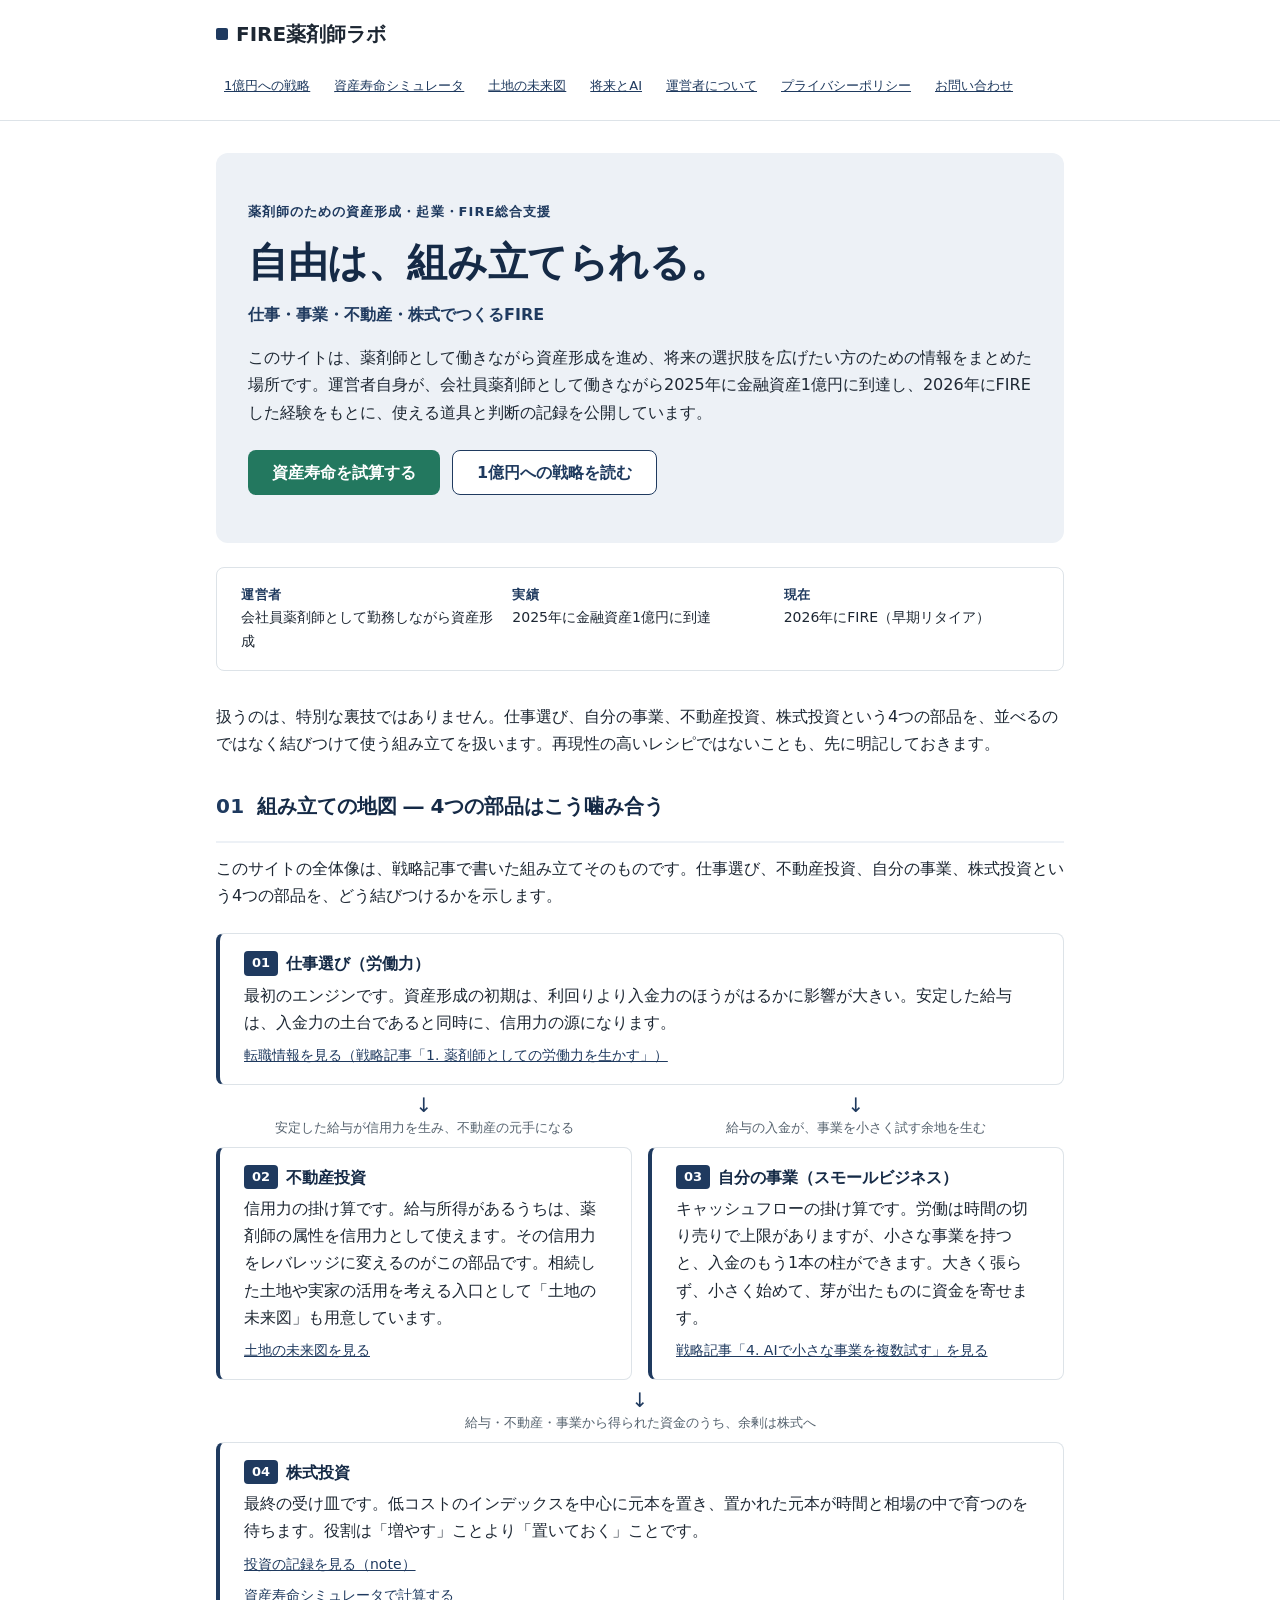
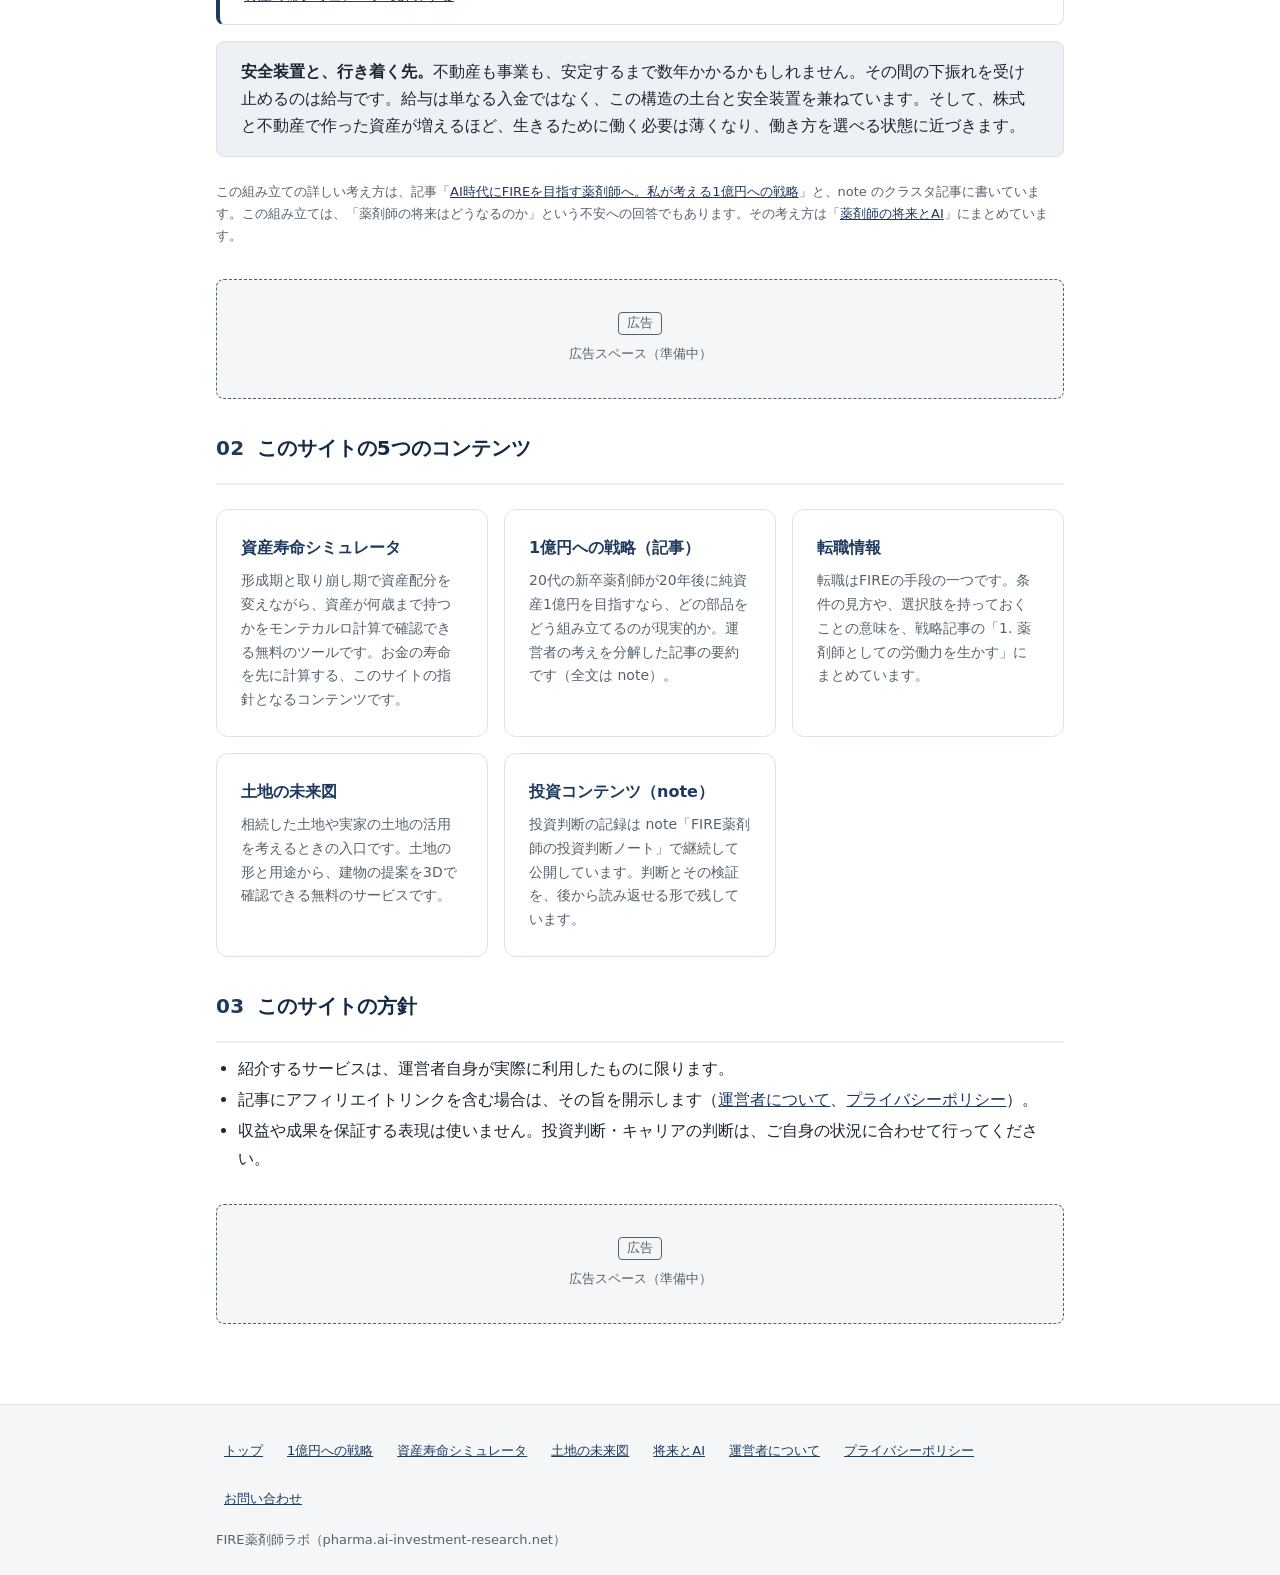
==== commit 6ae7c557: "Rename site from 薬剤師ハブ to FIRE薬剤師ラボ" ====
--- a/index.html
+++ b/index.html
@@ -2,265 +2,157 @@
 <html lang="ja">
 <head>
 <meta charset="utf-8">
-<meta name="viewport" content="width=device-width, initial-scale=1, viewport-fit=cover">
+<meta name="viewport" content="width=device-width, initial-scale=1">
 <meta name="google-site-verification" content="h158_rRaHotOtQef8cb2UX3UubJ8g8uJZxsIzdKgm2g" />
-<title>薬剤師ハブ | 自由は、組み立てられる。仕事・事業・不動産・株式でつくるFIRE</title>
+<title>FIRE薬剤師ラボ | 自由は、組み立てられる。仕事・事業・不動産・株式でつくるFIRE</title>
 <meta name="description" content="自由は、組み立てられる。仕事・事業・不動産・株式でつくるFIRE。薬剤師が資産形成・起業・FIREを目指すための総合支援サイトです。組み立ての地図と、資産寿命シミュレータなどの道具をまとめています。">
 <link rel="canonical" href="https://pharma.ai-investment-research.net/">
-<link rel="alternate" type="text/markdown" href="/index.md" title="このページのMarkdown版（AIエージェント向け）">
-<meta property="og:site_name" content="薬剤師ハブ">
-<meta property="og:title" content="薬剤師ハブ | 自由は、組み立てられる。仕事・事業・不動産・株式でつくるFIRE">
+<meta property="og:title" content="FIRE薬剤師ラボ | 自由は、組み立てられる。仕事・事業・不動産・株式でつくるFIRE">
 <meta property="og:description" content="自由は、組み立てられる。仕事・事業・不動産・株式でつくるFIRE。薬剤師が資産形成・起業・FIREを目指すための総合支援サイトです。">
 <meta property="og:type" content="website">
 <meta property="og:url" content="https://pharma.ai-investment-research.net/">
-<meta property="og:locale" content="ja_JP">
 <meta name="twitter:card" content="summary">
-<meta name="twitter:site" content="@aipharmainvest">
-<meta name="theme-color" content="#0b1220">
-<link rel="icon" href="data:image/svg+xml,%3Csvg xmlns='http://www.w3.org/2000/svg' viewBox='0 0 32 32'%3E%3Crect width='32' height='32' rx='7' fill='%230b1220'/%3E%3Crect x='6' y='6' width='9' height='9' rx='2' fill='%234fe0a5'/%3E%3Crect x='17' y='6' width='9' height='9' rx='2' fill='none' stroke='%23f3f1ea' stroke-width='1.3'/%3E%3Crect x='6' y='17' width='9' height='9' rx='2' fill='none' stroke='%23f3f1ea' stroke-width='1.3'/%3E%3Crect x='17' y='17' width='9' height='9' rx='2' fill='%23f3f1ea'/%3E%3C/svg%3E">
-<link rel="preconnect" href="https://fonts.googleapis.com">
-<link rel="preconnect" href="https://fonts.gstatic.com" crossorigin>
-<link rel="stylesheet" href="https://fonts.googleapis.com/css2?family=IBM+Plex+Mono:wght@400;500&family=Instrument+Serif:ital@0;1&family=Zen+Kaku+Gothic+New:wght@400;500;700&display=swap">
-<link rel="stylesheet" href="/style.css">
-<script type="application/ld+json">{"@context":"https://schema.org","@graph":[{"@type":"WebSite","@id":"https://pharma.ai-investment-research.net/#website","url":"https://pharma.ai-investment-research.net/","name":"薬剤師ハブ","alternateName":"Pharmacist Hub","description":"薬剤師の資産形成・起業・FIREを支援する情報サイト。組み立ての地図と、資産寿命シミュレータなどの道具をまとめています。","inLanguage":"ja","publisher":{"@id":"https://pharma.ai-investment-research.net/#operator"}},{"@type":"Person","@id":"https://pharma.ai-investment-research.net/#operator","name":"田中","jobTitle":"薬剤師","description":"会社員薬剤師として働きながら資産形成を進め、2025年に金融資産1億円に到達し、2026年にFIRE。投資歴15年。","url":"https://pharma.ai-investment-research.net/about.html","sameAs":["https://note.com/tanaka936","https://x.com/aipharmainvest"]},{"@type":"WebPage","@id":"https://pharma.ai-investment-research.net/#webpage","url":"https://pharma.ai-investment-research.net/","name":"薬剤師ハブ | 自由は、組み立てられる。仕事・事業・不動産・株式でつくるFIRE","description":"自由は、組み立てられる。仕事・事業・不動産・株式でつくるFIRE。薬剤師が資産形成・起業・FIREを目指すための総合支援サイトです。組み立ての地図と、資産寿命シミュレータなどの道具をまとめています。","isPartOf":{"@id":"https://pharma.ai-investment-research.net/#website"},"about":{"@id":"https://pharma.ai-investment-research.net/#operator"},"inLanguage":"ja","dateModified":"2026-11-27","mainEntity":{"@type":"ItemList","name":"このサイトの5つのコンテンツ","itemListElement":[{"@type":"ListItem","position":1,"name":"資産寿命シミュレータ","url":"https://pharma.ai-investment-research.net/simulator.html"},{"@type":"ListItem","position":2,"name":"1億円への戦略（記事）","url":"https://pharma.ai-investment-research.net/strategy.html"},{"@type":"ListItem","position":3,"name":"転職情報","url":"https://pharma.ai-investment-research.net/strategy.html#work"},{"@type":"ListItem","position":4,"name":"土地の未来図","url":"https://pharma.ai-investment-research.net/land.html"},{"@type":"ListItem","position":5,"name":"投資コンテンツ（note）","url":"https://note.com/tanaka936"}]}}]}</script>
-<script src="/site.js" defer></script>
+<link rel="icon" href="data:image/svg+xml,%3Csvg xmlns='http://www.w3.org/2000/svg' viewBox='0 0 64 64'%3E%3Crect width='64' height='64' rx='14' fill='%231f3a5f'/%3E%3Ctext x='32' y='44' font-size='34' text-anchor='middle' fill='white'%3E%E8%96%AC%3C/text%3E%3C/svg%3E">
+<link rel="stylesheet" href="style.css">
 </head>
-<body class="has-anchor">
-<a class="skip-link" href="#content">本文へ移動</a>
-<div class="shell">
-  <aside class="sidebar" aria-label="サイドパネル">
-    <a class="brand" href="/" aria-label="薬剤師ハブ トップへ"><svg class="brand-mark" viewBox="0 0 32 32" aria-hidden="true" focusable="false"><rect x="1" y="1" width="13" height="13" rx="3" fill="#4fe0a5"/><rect x="18" y="1" width="13" height="13" rx="3" fill="none" stroke="#f3f1ea" stroke-width="1.5"/><rect x="1" y="18" width="13" height="13" rx="3" fill="none" stroke="#f3f1ea" stroke-width="1.5"/><rect x="18" y="18" width="13" height="13" rx="3" fill="#f3f1ea"/></svg><span class="brand-name"><b>薬剤師ハブ</b><small>Pharmacist Hub</small></span></a>
-    <p class="side-tagline">Freedom is assembled.</p>
-    <nav class="side-nav" aria-label="メインメニュー">
-      <h2>Contents</h2>
-      <ul>
-          <li><a href="/" aria-current="page"><span class="no">00</span>トップ</a></li>
-          <li><a href="/strategy.html"><span class="no">01</span>1億円への戦略</a></li>
-          <li><a href="/simulator.html"><span class="no">02</span>資産寿命シミュレータ<span class="tag">Tool</span></a></li>
-          <li><a href="/land.html"><span class="no">03</span>土地の未来図<span class="tag">Tool</span></a></li>
-          <li><a href="/future.html"><span class="no">04</span>薬剤師の将来とAI</a></li>
-          <li><a href="https://note.com/tanaka936" rel="noopener"><span class="no">05</span>投資の記録（note）<span class="tag">↗</span></a></li>
-      </ul>
-      <h2>About</h2>
-      <ul class="sub">
-          <li><a href="/about.html">運営者について</a></li>
-          <li><a href="/privacy.html">プライバシーポリシー・広告表記</a></li>
-          <li><a href="/contact.html">お問い合わせ</a></li>
-      </ul>
+<body>
+<header class="site-header">
+  <div class="wrap">
+    <a class="site-name" href="index.html">FIRE薬剤師ラボ</a>
+    <nav class="site-nav">
+      <a href="strategy.html">1億円への戦略</a>
+      <a href="simulator.html">資産寿命シミュレータ</a>
+      <a href="land.html">土地の未来図</a>
+      <a href="future.html">将来とAI</a>
+      <a class="nav-sub" href="about.html">運営者について</a>
+      <a class="nav-sub" href="privacy.html">プライバシーポリシー</a>
+      <a class="nav-sub" href="contact.html">お問い合わせ</a>
     </nav>
-    <a class="btn btn-sm side-cta" href="/simulator.html">資産寿命を試算する <span class="arr" aria-hidden="true">→</span></a>
-    <aside class="ad ad-side ad-banner" data-ad-slot="side" aria-label="広告">
-        <span class="ad-label"><b>PR</b>Sponsored</span>
-        <div class="ad-creative"><a href="https://h.accesstrade.net/sp/cc?rk=0100oogb00p3vp" rel="nofollow" referrerpolicy="no-referrer-when-downgrade"><img src="https://h.accesstrade.net/sp/rr?rk=0100oogb00p3vp" alt="お仕事ラボ" border="0" width="320" height="50"></a></div>
-      </aside>
-    <p class="side-foot">© 2026 薬剤師ハブ<br>個人運営 · <a href="/llms.txt" style="color:inherit">llms.txt</a></p>
-  </aside>
+  </div>
+</header>
 
-  <div class="main">
-    <header class="topbar">
-      <div class="topbar-row">
-        <a class="brand" href="/" aria-label="薬剤師ハブ トップへ"><svg class="brand-mark" viewBox="0 0 32 32" aria-hidden="true" focusable="false"><rect x="1" y="1" width="13" height="13" rx="3" fill="#4fe0a5"/><rect x="18" y="1" width="13" height="13" rx="3" fill="none" stroke="#f3f1ea" stroke-width="1.5"/><rect x="1" y="18" width="13" height="13" rx="3" fill="none" stroke="#f3f1ea" stroke-width="1.5"/><rect x="18" y="18" width="13" height="13" rx="3" fill="#f3f1ea"/></svg><span class="brand-name"><b>薬剤師ハブ</b><small>Pharmacist Hub</small></span></a>
-        <a class="topbar-link" href="/contact.html">Contact</a>
+<main>
+  <div class="wrap">
+    <section class="hero">
+      <p class="hero-eyebrow">薬剤師のための資産形成・起業・FIRE総合支援</p>
+      <h1>自由は、<br class="br-sp">組み立てられる。</h1>
+      <p class="hero-sub">仕事・事業・不動産・株式でつくるFIRE</p>
+      <p class="hero-lead">このサイトは、薬剤師として働きながら資産形成を進め、将来の選択肢を広げたい方のための情報をまとめた場所です。運営者自身が、会社員薬剤師として働きながら2025年に金融資産1億円に到達し、2026年にFIREした経験をもとに、使える道具と判断の記録を公開しています。</p>
+      <div class="hero-cta">
+        <a class="btn" href="simulator.html">資産寿命を試算する</a>
+        <a class="btn btn-ghost" href="strategy.html">1億円への戦略を読む</a>
       </div>
-      <nav class="tabs" aria-label="メニュー切り替え">
-      <a href="/" aria-current="page">トップ</a>
-      <a href="/strategy.html">1億円への戦略</a>
-      <a href="/simulator.html">シミュレータ<span class="tag">Tool</span></a>
-      <a href="/land.html">土地の未来図<span class="tag">Tool</span></a>
-      <a href="/future.html">将来とAI</a>
-      <a href="https://note.com/tanaka936" rel="noopener">note<span class="tag">↗</span></a>
-      <a href="/about.html">運営者</a>
-      </nav>
-    </header>
-    <main id="content">
-    <section class="hero" aria-labelledby="hero-title">
-      <div class="container">
-        <div class="hero-grid">
-          <div>
-            <p class="hero-eyebrow mono">薬剤師のための資産形成・起業・FIRE総合支援</p>
-            <h1 id="hero-title"><span class="line"><span>自由は、</span></span><span class="line"><span>組み立てられる。</span></span></h1>
-            <p class="hero-en" lang="en">Freedom is assembled.</p>
-            <p class="hero-sub">仕事・事業・不動産・株式でつくるFIRE</p>
-            <p class="hero-lead">このサイトは、薬剤師として働きながら資産形成を進め、将来の選択肢を広げたい方のための情報をまとめた場所です。運営者自身が、会社員薬剤師として働きながら2025年に金融資産1億円に到達し、2026年にFIREした経験をもとに、使える道具と判断の記録を公開しています。</p>
-            <div class="hero-cta">
-              <a class="btn" href="/simulator.html">資産寿命を試算する <span class="arr" aria-hidden="true">→</span></a>
-              <a class="btn btn-ghost" href="/strategy.html">1億円への戦略を読む</a>
-            </div>
-          </div>
-          <div class="hero-visual" aria-hidden="true">
-            <svg class="assembly" viewBox="0 0 480 480" role="presentation">
-              <path class="link" d="M240 112 C 180 150, 140 170, 120 200"/>
-              <path class="link" d="M240 112 C 300 150, 340 170, 360 200"/>
-              <path class="link" d="M120 280 C 140 320, 180 340, 240 368"/>
-              <path class="link" d="M360 280 C 340 320, 300 340, 240 368"/>
-              <g class="tile"><rect x="170" y="32" width="140" height="80" rx="12"/><text class="num" x="186" y="58" font-size="11">01 · ENGINE</text><text x="186" y="90" font-size="20">仕事選び</text></g>
-              <g class="tile"><rect x="50" y="200" width="140" height="80" rx="12"/><text class="num" x="66" y="226" font-size="11">02 · LEVERAGE</text><text x="66" y="258" font-size="20">不動産投資</text></g>
-              <g class="tile"><rect x="290" y="200" width="140" height="80" rx="12"/><text class="num" x="306" y="226" font-size="11">03 · CASHFLOW</text><text x="306" y="258" font-size="20">自分の事業</text></g>
-              <g class="tile"><rect x="170" y="368" width="140" height="80" rx="12"/><text class="num" x="186" y="394" font-size="11">04 · RESERVOIR</text><text x="186" y="426" font-size="20">株式投資</text></g>
-              <g class="core"><circle class="pulse" cx="240" cy="240" r="60"/><circle cx="240" cy="240" r="60"/><text x="240" y="238" font-size="24" text-anchor="middle">Freedom</text><text class="ja" x="240" y="262" font-size="10" text-anchor="middle">働き方を選べる状態</text></g>
-            </svg>
+    </section>
+
+    <div class="factband">
+      <div class="fact"><b>運営者</b>会社員薬剤師として勤務しながら資産形成</div>
+      <div class="fact"><b>実績</b>2025年に金融資産1億円に到達</div>
+      <div class="fact"><b>現在</b>2026年にFIRE（早期リタイア）</div>
+    </div>
+
+    <p>扱うのは、特別な裏技ではありません。仕事選び、自分の事業、不動産投資、株式投資という4つの部品を、並べるのではなく結びつけて使う組み立てを扱います。再現性の高いレシピではないことも、先に明記しておきます。</p>
+
+    <div class="sec-head"><span class="sec-num">01</span><h2 id="map">組み立ての地図 ― 4つの部品はこう噛み合う</h2></div>
+    <p>このサイトの全体像は、戦略記事で書いた組み立てそのものです。仕事選び、不動産投資、自分の事業、株式投資という4つの部品を、どう結びつけるかを示します。</p>
+
+    <div class="map-flow">
+      <div class="map-node">
+        <h3><span class="map-num">01</span>仕事選び（労働力）</h3>
+        <p>最初のエンジンです。資産形成の初期は、利回りより入金力のほうがはるかに影響が大きい。安定した給与は、入金力の土台であると同時に、信用力の源になります。</p>
+        <p class="map-link"><a href="strategy.html#work">転職情報を見る（戦略記事「1. 薬剤師としての労働力を生かす」）</a></p>
+      </div>
+
+      <div class="map-pair">
+        <div class="map-branch">
+          <div class="map-arrow"><span class="arrow-mark" aria-hidden="true">↓</span>安定した給与が信用力を生み、不動産の元手になる</div>
+          <div class="map-node">
+            <h3><span class="map-num">02</span>不動産投資</h3>
+            <p>信用力の掛け算です。給与所得があるうちは、薬剤師の属性を信用力として使えます。その信用力をレバレッジに変えるのがこの部品です。相続した土地や実家の活用を考える入口として「土地の未来図」も用意しています。</p>
+            <p class="map-link"><a href="land.html">土地の未来図を見る</a></p>
           </div>
         </div>
-        <dl class="stats">
-          <div class="stat"><dt class="mono">Milestone</dt><dd><span class="big">1<small>億円</small></span><span class="note">2025年に金融資産1億円に到達</span></dd></div>
-          <div class="stat"><dt class="mono">Now</dt><dd><span class="big">2026</span><span class="note">FIRE（早期リタイア）</span></dd></div>
-          <div class="stat"><dt class="mono">Experience</dt><dd><span class="big">15<small>年</small></span><span class="note">投資歴</span></dd></div>
-          <div class="stat"><dt class="mono">Background</dt><dd><span class="big">Rx</span><span class="note">会社員薬剤師として勤務しながら資産形成</span></dd></div>
-        </dl>
-      </div>
-    </section>
-    <section class="section" aria-labelledby="philosophy">
-      <div class="container">
-        <p class="sec-label mono reveal"><span class="idx">01</span>Philosophy</p>
-        <h2 id="philosophy" class="visually-hidden">このサイトの考え方</h2>
-        <p class="statement reveal">扱うのは、特別な裏技ではありません。仕事選び、自分の事業、不動産投資、株式投資という<em>4つの部品</em>を、並べるのではなく<em>結びつけて</em>使う組み立てを扱います。</p>
-        <p class="statement-note reveal">再現性の高いレシピではないことも、先に明記しておきます。</p>
-      </div>
-    </section>
-    <section class="section section-paper2" aria-labelledby="map">
-      <div class="container">
-        <p class="sec-label mono"><span class="idx">02</span>The Assembly Map</p>
-        <div class="map">
-          <div class="map-head reveal">
-            <h2 id="map" class="sec-title">組み立ての地図<br><span class="serif">4つの部品はこう噛み合う</span></h2>
-            <p class="sec-intro">このサイトの全体像は、戦略記事で書いた組み立てそのものです。仕事選び、不動産投資、自分の事業、株式投資という4つの部品を、どう結びつけるかを示します。</p>
-            <a class="btn btn-ghost btn-sm" href="/strategy.html">戦略記事で詳しく読む <span class="arr" aria-hidden="true">→</span></a>
-          </div>
-          <div>
-            <ol class="map-list">
-              <li class="map-item reveal">
-                <span class="n" aria-hidden="true">01</span>
-                <p class="role mono">最初のエンジン</p>
-                <h3>仕事選び（労働力）</h3>
-                <p>資産形成の初期は、利回りより入金力のほうがはるかに影響が大きい。安定した給与は、入金力の土台であると同時に、信用力の源になります。</p>
-                <p class="links"><a href="/strategy.html#work">転職情報を見る（戦略記事「1. 薬剤師としての労働力を生かす」）</a></p>
-              </li>
-              <li class="map-item reveal">
-                <span class="n" aria-hidden="true">02</span>
-                <p class="role mono">信用力の掛け算</p>
-                <h3>不動産投資</h3>
-                <p>給与所得があるうちは、薬剤師の属性を信用力として使えます。その信用力をレバレッジに変えるのがこの部品です。相続した土地や実家の活用を考える入口として「土地の未来図」も用意しています。</p>
-                <p class="map-flowline">安定した給与が信用力を生み、不動産の元手になる</p>
-                <p class="links"><a href="/land.html">土地の未来図を見る</a></p>
-              </li>
-              <li class="map-item reveal">
-                <span class="n" aria-hidden="true">03</span>
-                <p class="role mono">キャッシュフローの掛け算</p>
-                <h3>自分の事業（スモールビジネス）</h3>
-                <p>労働は時間の切り売りで上限がありますが、小さな事業を持つと、入金のもう1本の柱ができます。大きく張らず、小さく始めて、芽が出たものに資金を寄せます。</p>
-                <p class="map-flowline">給与の入金が、事業を小さく試す余地を生む</p>
-                <p class="links"><a href="/strategy.html#business">戦略記事「4. AIで小さな事業を複数試す」を見る</a></p>
-              </li>
-              <li class="map-item reveal">
-                <span class="n" aria-hidden="true">04</span>
-                <p class="role mono">最終の受け皿</p>
-                <h3>株式投資</h3>
-                <p>低コストのインデックスを中心に元本を置き、置かれた元本が時間と相場の中で育つのを待ちます。役割は「増やす」ことより「置いておく」ことです。</p>
-                <p class="map-flowline">給与・不動産・事業から得られた資金のうち、余剰は株式へ</p>
-                <p class="links"><a href="https://note.com/tanaka936" rel="noopener">投資の記録を見る（note）</a><a href="/simulator.html">資産寿命シミュレータで計算する</a></p>
-              </li>
-            </ol>
-            <div class="map-goal reveal">
-              <h3>安全装置と、行き着く先。</h3>
-              <p>不動産も事業も、安定するまで数年かかるかもしれません。その間の下振れを受け止めるのは給与です。給与は単なる入金ではなく、この構造の土台と安全装置を兼ねています。そして、株式と不動産で作った資産が増えるほど、生きるために働く必要は薄くなり、働き方を選べる状態に近づきます。</p>
-            </div>
-            <p class="statement-note">この組み立ての詳しい考え方は、記事「<a href="/strategy.html">AI時代にFIREを目指す薬剤師へ。私が考える1億円への戦略</a>」と、note のクラスタ記事に書いています。この組み立ては、「薬剤師の将来はどうなるのか」という不安への回答でもあります。その考え方は「<a href="/future.html">薬剤師の将来とAI</a>」にまとめています。</p>
-            <aside class="ad ad-banner" data-ad-slot="top-career" aria-label="広告">
-          <div>
-            <span class="ad-label"><b>PR</b>広告</span>
-            <span class="ad-title">薬剤師の転職サービス「お仕事ラボ」</span>
-            <p>今の職場に不満がなくても、市場での自分の値段を知っておく。求人を見ることが、その入口になります。運営者が実際に使ったサービスです。</p>
-            <p class="ad-why">このサイトでは、運営者自身が利用したサービスだけを紹介します（<a href="/about.html">COI開示</a>）。</p>
-          </div>
-          <div class="ad-creative"><a href="https://h.accesstrade.net/sp/cc?rk=0100ooge00p3vp" rel="nofollow" referrerpolicy="no-referrer-when-downgrade"><img src="https://h.accesstrade.net/sp/rr?rk=0100ooge00p3vp" alt="お仕事ラボ" border="0" width="468" height="60"></a></div>
-        </aside>
+        <div class="map-branch">
+          <div class="map-arrow"><span class="arrow-mark" aria-hidden="true">↓</span>給与の入金が、事業を小さく試す余地を生む</div>
+          <div class="map-node">
+            <h3><span class="map-num">03</span>自分の事業（スモールビジネス）</h3>
+            <p>キャッシュフローの掛け算です。労働は時間の切り売りで上限がありますが、小さな事業を持つと、入金のもう1本の柱ができます。大きく張らず、小さく始めて、芽が出たものに資金を寄せます。</p>
+            <p class="map-link"><a href="strategy.html#business">戦略記事「4. AIで小さな事業を複数試す」を見る</a></p>
           </div>
         </div>
       </div>
-    </section>
-    <section class="section section-ink" aria-labelledby="contents">
-      <div class="container">
-        <p class="sec-label mono"><span class="idx">03</span>Tools &amp; Notes</p>
-        <h2 id="contents" class="sec-title reveal">このサイトの<br class="br-sp">5つのコンテンツ</h2>
-        <p class="sec-intro reveal">道具で試算し、記事で考え方を確かめ、記録で判断を振り返る。どこからでも始められます。</p>
-        <ul class="index-list" style="margin-top:48px">
-          <li><a class="index-row" href="/simulator.html"><span class="no mono">01</span><h3>資産寿命シミュレータ<span class="badge">Featured</span><small>Tool · 無料</small></h3><p>形成期と取り崩し期で資産配分を変えながら、資産が何歳まで持つかをモンテカルロ計算で確認できる無料のツールです。お金の寿命を先に計算する、このサイトの指針となるコンテンツです。</p><span class="go" aria-hidden="true">→</span></a></li>
-          <li><a class="index-row" href="/strategy.html"><span class="no mono">02</span><h3>1億円への戦略<small>Article · 要約版</small></h3><p>20代の新卒薬剤師が20年後に純資産1億円を目指すなら、どの部品をどう組み立てるのが現実的か。運営者の考えを分解した記事の要約です（全文は note）。</p><span class="go" aria-hidden="true">→</span></a></li>
-          <li><a class="index-row" href="/strategy.html#work"><span class="no mono">03</span><h3>転職情報<small>Career</small></h3><p>転職はFIREの手段の一つです。条件の見方や、選択肢を持っておくことの意味を、戦略記事の「1. 薬剤師としての労働力を生かす」にまとめています。</p><span class="go" aria-hidden="true">→</span></a></li>
-          <li><a class="index-row" href="/land.html"><span class="no mono">04</span><h3>土地の未来図<small>Tool · 外部サービス</small></h3><p>相続した土地や実家の土地の活用を考えるときの入口です。土地の形と用途から、建物の提案を3Dで確認できる無料のサービスです。</p><span class="go" aria-hidden="true">→</span></a></li>
-          <li><a class="index-row" href="https://note.com/tanaka936" rel="noopener"><span class="no mono">05</span><h3>投資コンテンツ（note）<small>External · note.com</small></h3><p>投資判断の記録は note「FIRE薬剤師の投資判断ノート」で継続して公開しています。判断とその検証を、後から読み返せる形で残しています。</p><span class="go" aria-hidden="true">↗</span></a></li>
-        </ul>
+
+      <div class="map-arrow"><span class="arrow-mark" aria-hidden="true">↓</span>給与・不動産・事業から得られた資金のうち、余剰は株式へ</div>
+
+      <div class="map-node">
+        <h3><span class="map-num">04</span>株式投資</h3>
+        <p>最終の受け皿です。低コストのインデックスを中心に元本を置き、置かれた元本が時間と相場の中で育つのを待ちます。役割は「増やす」ことより「置いておく」ことです。</p>
+        <p class="map-link"><a href="https://note.com/tanaka936">投資の記録を見る（note）</a></p>
+        <p class="map-link"><a href="simulator.html">資産寿命シミュレータで計算する</a></p>
       </div>
-    </section>
-    <section class="section" aria-labelledby="policy">
-      <div class="container">
-        <p class="sec-label mono"><span class="idx">04</span>Principles</p>
-        <h2 id="policy" class="sec-title reveal">このサイトの方針</h2>
-        <div class="principles reveal">
-          <div class="principle"><span class="mono">01 · Used it myself</span><h3>使ったものだけを紹介する</h3><p>紹介するサービスは、運営者自身が実際に利用したものに限ります。</p></div>
-          <div class="principle"><span class="mono">02 · Disclosure</span><h3>広告は広告と書く</h3><p>記事にアフィリエイトリンクを含む場合は、その旨を開示します（<a href="/about.html">運営者について</a>、<a href="/privacy.html">プライバシーポリシー</a>）。</p></div>
-          <div class="principle"><span class="mono">03 · No guarantee</span><h3>成果は保証しない</h3><p>収益や成果を保証する表現は使いません。投資判断・キャリアの判断は、ご自身の状況に合わせて行ってください。</p></div>
-        </div>
-        <aside class="ad is-pending" data-ad-slot="top-bottom" aria-label="広告">
-          <div>
-            <span class="ad-label"><b>PR</b>広告 · 提携準備中</span>
-            <span class="ad-title">資産形成の道具</span>
-            <p>運営者が実際に使っている資産形成の道具を、ここで紹介する予定です。</p>
-            <p class="ad-why">このサイトでは、運営者自身が利用したサービスだけを紹介します（<a href="/about.html">COI開示</a>）。</p>
-          </div>
-          <a class="btn btn-sm" href="/privacy.html" rel="nofollow" tabindex="-1" aria-disabled="true">準備中</a>
-        </aside>
-        <div class="cta-band reveal">
-          <div>
-            <h2>まず、お金の寿命を<br class="br-sp">計算してみる。</h2>
-            <p>「NISA貧乏か老後貧乏か」を感覚で悩む前に。形成期と取り崩し期の配分を変えながら、資産が何歳まで持つかを確かめられます。</p>
-          </div>
-          <div class="actions">
-            <a class="btn" href="/simulator.html">資産寿命を試算する <span class="arr" aria-hidden="true">→</span></a>
-            <a class="btn btn-ghost" href="/strategy.html">戦略を読む</a>
-          </div>
-        </div>
+
+      <div class="map-goal">
+        <p><strong>安全装置と、行き着く先。</strong>不動産も事業も、安定するまで数年かかるかもしれません。その間の下振れを受け止めるのは給与です。給与は単なる入金ではなく、この構造の土台と安全装置を兼ねています。そして、株式と不動産で作った資産が増えるほど、生きるために働く必要は薄くなり、働き方を選べる状態に近づきます。</p>
       </div>
-    </section>
-    </main>
+    </div>
+    <p class="caption">この組み立ての詳しい考え方は、記事「<a href="strategy.html">AI時代にFIREを目指す薬剤師へ。私が考える1億円への戦略</a>」と、note のクラスタ記事に書いています。この組み立ては、「薬剤師の将来はどうなるのか」という不安への回答でもあります。その考え方は「<a href="future.html">薬剤師の将来とAI</a>」にまとめています。</p>
 
-    <footer class="site-footer">
-      <div class="container">
-        <div class="footer-top">
-          <p class="footer-claim">自由は、組み立てられる。<span class="serif">Freedom is assembled.</span></p>
-          <nav aria-label="コンテンツ">
-            <h2>Contents</h2>
-            <ul>
-              <li><a href="/strategy.html">1億円への戦略</a></li>
-              <li><a href="/simulator.html">資産寿命シミュレータ</a></li>
-              <li><a href="/land.html">土地の未来図</a></li>
-              <li><a href="/future.html">薬剤師の将来とAI</a></li>
-            </ul>
-          </nav>
-          <nav aria-label="運営と方針">
-            <h2>About</h2>
-            <ul>
-              <li><a href="/about.html">運営者について（COI開示）</a></li>
-              <li><a href="/privacy.html">プライバシーポリシー・広告表記</a></li>
-              <li><a href="/contact.html">お問い合わせ</a></li>
-              <li><a href="https://note.com/tanaka936" rel="noopener">note「FIRE薬剤師の投資判断ノート」</a></li>
-              <li><a href="https://x.com/aipharmainvest" rel="noopener">X（@aipharmainvest）</a></li>
-            </ul>
-          </nav>
-        </div>
-        <p class="footer-word" aria-hidden="true">Pharmacist Hub</p>
-        <div class="footer-bottom">
-          <span>© 2026 薬剤師ハブ（pharma.ai-investment-research.net）· 本サイトはPR（広告）を含む場合があります</span>
-          <span>For AI agents: <a href="/llms.txt">llms.txt</a> · <a href="/llms-full.txt">llms-full.txt</a> · <a href="/sitemap.xml">sitemap.xml</a></span>
-        </div>
-      </div>
-    </footer>
+    <div class="step-slot" aria-label="広告枠">
+      <span class="step-label">広告</span>
+      <p>広告スペース（準備中）</p>
+    </div>
+
+    <div class="sec-head"><span class="sec-num">02</span><h2>このサイトの5つのコンテンツ</h2></div>
+    <div class="cards">
+      <a class="card" href="simulator.html">
+        <h3>資産寿命シミュレータ</h3>
+        <p>形成期と取り崩し期で資産配分を変えながら、資産が何歳まで持つかをモンテカルロ計算で確認できる無料のツールです。お金の寿命を先に計算する、このサイトの指針となるコンテンツです。</p>
+      </a>
+      <a class="card" href="strategy.html">
+        <h3>1億円への戦略（記事）</h3>
+        <p>20代の新卒薬剤師が20年後に純資産1億円を目指すなら、どの部品をどう組み立てるのが現実的か。運営者の考えを分解した記事の要約です（全文は note）。</p>
+      </a>
+      <a class="card" href="strategy.html#work">
+        <h3>転職情報</h3>
+        <p>転職はFIREの手段の一つです。条件の見方や、選択肢を持っておくことの意味を、戦略記事の「1. 薬剤師としての労働力を生かす」にまとめています。</p>
+      </a>
+      <a class="card" href="land.html">
+        <h3>土地の未来図</h3>
+        <p>相続した土地や実家の土地の活用を考えるときの入口です。土地の形と用途から、建物の提案を3Dで確認できる無料のサービスです。</p>
+      </a>
+      <a class="card" href="https://note.com/tanaka936">
+        <h3>投資コンテンツ（note）</h3>
+        <p>投資判断の記録は note「FIRE薬剤師の投資判断ノート」で継続して公開しています。判断とその検証を、後から読み返せる形で残しています。</p>
+      </a>
+    </div>
+
+    <div class="sec-head"><span class="sec-num">03</span><h2>このサイトの方針</h2></div>
+    <ul>
+      <li>紹介するサービスは、運営者自身が実際に利用したものに限ります。</li>
+      <li>記事にアフィリエイトリンクを含む場合は、その旨を開示します（<a href="about.html">運営者について</a>、<a href="privacy.html">プライバシーポリシー</a>）。</li>
+      <li>収益や成果を保証する表現は使いません。投資判断・キャリアの判断は、ご自身の状況に合わせて行ってください。</li>
+    </ul>
+
+    <div class="step-slot" aria-label="広告枠">
+      <span class="step-label">広告</span>
+      <p>広告スペース（準備中）</p>
+    </div>
   </div>
-</div>
-<aside class="anchor-ad ad-banner" data-ad-slot="anchor" aria-label="広告">
-  <span class="ad-label"><b>PR</b></span>
-  <div class="ad-creative"><a href="https://h.accesstrade.net/sp/cc?rk=0100oogb00p3vp" rel="nofollow" referrerpolicy="no-referrer-when-downgrade"><img src="https://h.accesstrade.net/sp/rr?rk=0100oogb00p3vp" alt="お仕事ラボ" border="0" width="320" height="50"></a></div>
-  <button class="ad-close" type="button" aria-label="広告バーを閉じる">×</button>
-</aside>
+</main>
+
+<footer class="site-footer">
+  <div class="wrap">
+    <nav>
+      <a href="index.html">トップ</a>
+      <a href="strategy.html">1億円への戦略</a>
+      <a href="simulator.html">資産寿命シミュレータ</a>
+      <a href="land.html">土地の未来図</a>
+      <a href="future.html">将来とAI</a>
+      <a href="about.html">運営者について</a>
+      <a href="privacy.html">プライバシーポリシー</a>
+      <a href="contact.html">お問い合わせ</a>
+    </nav>
+    <span>FIRE薬剤師ラボ（pharma.ai-investment-research.net）</span>
+  </div>
+</footer>
 </body>
 </html>
--- a/style.css
+++ b/style.css
@@ -1,497 +1,424 @@
-/* style.css — 薬剤師ハブ（pharma.ai-investment-research.net）共通スタイル v2
-   レイアウト
-   - PC（1024px〜）: 左に固定のサイドパネル（メニュー・広告1枠）、右がメイン画面（コンテンツ・ツール）。
-   - スマホ: 上にメニュー切り替え（横スクロールのタブ）、中央にコンテンツ・ツール、画面の一番下に広告バー。
-   方針
-   - 色は役割名（var(--…)）で参照し、hex の直書きは :root 内だけに限る。
-   - 緑（--accent）は「行動してほしい場所」（CTA・広告のボタン）だけに使う。
-   - コンテンツは JavaScript なしで全部読める。JS は演出（出現アニメーション・目次の現在地・広告バーを閉じる）だけ。
-   - タップ領域 44px 以上、横スクロールなし。 */
+/* style.css — FIRE薬剤師ラボ（pharma.ai-investment-research.net）共通スタイル
+   モバイルファースト、全ページ統一デザイン。
+   色は役割名（var(--…)）で参照し、hex の直書きは :root 内だけに限る。
+   リンクは青＋下線、アクション要素は緑、という役割分担。
+   設計の優先順位: (1) スマホ幅（〜430px）での読みやすさ (2) タップ領域 44px 以上
+   (3) 横スクロールを出さない (4) PC幅では最大幅を絞って中央寄せ。 */
 
 :root {
-  --ink: #0b1220;
-  --ink-2: #121c2f;
-  --ink-3: #1a2740;
-  --navy: #1c3557;
-  --paper: #f6f4ef;
-  --paper-2: #ece8df;
+  --accent: #23785f;
+  --on-accent: #ffffff;
+  --accent-soft: #eaf5f0;
+  --navy: #1f3a5f;
+  --navy-deep: #152a46;
+  --navy-soft: #edf1f6;
+  --bg: #ffffff;
+  --bg-soft: #f4f6f8;
   --surface: #ffffff;
-  --text: #121826;
-  --text-soft: #4f5967;
-  --text-faint: #6f7886;
-  --on-ink: #f3f1ea;
-  --on-ink-soft: #a9b2c2;
-  --line: rgba(18, 24, 38, .12);
-  --line-strong: rgba(18, 24, 38, .28);
-  --line-ink: rgba(243, 241, 234, .14);
-  --accent: #1d7f5f;
-  --accent-hover: #166a4f;
-  --on-accent: #ffffff;
-  --accent-glow: #4fe0a5;
-  --accent-soft: #dcefe6;
-  --pr: #8a5a1f;
-  --pr-soft: #f6ecdd;
-  --pr-ink: #e9c48f;
-  --focus: #ffd43d;
-
-  --f-sans: "Zen Kaku Gothic New", "Hiragino Kaku Gothic ProN", "Hiragino Sans", "Yu Gothic", YuGothic, Meiryo, system-ui, sans-serif;
-  --f-serif: "Instrument Serif", "Times New Roman", serif;
-  --f-mono: "IBM Plex Mono", ui-monospace, SFMono-Regular, Menlo, monospace;
-
-  --fs-xs: 12px;
-  --fs-sm: 14px;
-  --fs-base: 16px;
-  --fs-md: 18px;
-  --fs-lg: clamp(20px, 1.2vw + 13px, 26px);
-  --fs-xl: clamp(28px, 2.4vw + 15px, 44px);
-  --fs-2xl: clamp(36px, 4.4vw + 14px, 84px);
-  --fs-3xl: clamp(40px, 3.9vw + 10px, 96px);
-
-  --side-w: 300px;
-  --content-max: 1120px;
-  --gutter: clamp(20px, 4vw, 56px);
-  --sec-y: clamp(72px, 9vw, 140px);
-  --r-sm: 6px;
-  --r-md: 12px;
-  --r-lg: 20px;
-  --tap: 44px;
-  --ease: cubic-bezier(.2, .7, .2, 1);
-  --top-h: 112px;      /* スマホ上部（ブランド＋タブ）の高さ */
-  --anchor-h: 0px;     /* スマホ下部の広告バーの高さ（ある場合に body で上書き） */
-}
-
-/* ---------- base ---------- */
-*, *::before, *::after { box-sizing: border-box; }
-html { -webkit-text-size-adjust: 100%; scroll-behavior: smooth; scroll-padding-top: calc(var(--top-h) + 12px); }
-@media (min-width: 1024px) { html { scroll-padding-top: 24px; } }
-@media (prefers-reduced-motion: reduce) { html { scroll-behavior: auto; } }
+  --ink: #1d2733;
+  --ink-soft: #55626e;
+  --line: #dde3e8;
+  --link: #1f3a5f;
+  --link-hover: #152a46;
+
+  --font-ja: "Noto Sans JP", "Hiragino Kaku Gothic ProN", "Yu Gothic", YuGothic, "Meiryo", system-ui, sans-serif;
+  --fs-display: 28px;
+  --fs-title: 20px;
+  --fs-heading: 16px;
+  --fs-body: 16px;
+  --fs-small: 14px;
+  --fs-caption: 13px;
+  --lh-body: 1.7;
+
+  --sp-1: 4px;
+  --sp-2: 8px;
+  --sp-3: 12px;
+  --sp-4: 16px;
+  --sp-6: 24px;
+  --sp-8: 32px;
+  --sp-12: 48px;
+
+  --r-sm: 4px;
+  --r-md: 8px;
+  --r-lg: 12px;
+
+  --shadow-float: 0 1px 6px rgba(20, 40, 50, .15);
+
+  --tap: 44px; /* タップ領域の最小サイズ */
+}
+
+:focus-visible {
+  outline: 3px solid #000000;
+  outline-offset: 1px;
+  box-shadow: 0 0 0 5px #ffd43d;
+}
+
+* { box-sizing: border-box; }
+
+html { -webkit-text-size-adjust: 100%; }
+
 body {
   margin: 0;
-  font-family: var(--f-sans);
-  font-size: var(--fs-base);
-  line-height: 1.85;
+  font-family: var(--font-ja);
+  font-size: var(--fs-body);
+  line-height: var(--lh-body);
+  color: var(--ink);
+  background: var(--bg);
+  overflow-wrap: break-word;
+}
+
+a { color: var(--link); text-decoration: underline; }
+a:hover { color: var(--link-hover); }
+img { max-width: 100%; height: auto; }
+
+/* コンテナ：モバイルは左右 16px、PC は最大 880px で中央寄せ */
+.wrap {
+  max-width: 880px;
+  margin: 0 auto;
+  padding: 0 var(--sp-4);
+}
+
+/* ヘッダー */
+.site-header {
+  border-bottom: 1px solid var(--line);
+  background: var(--bg);
+}
+.site-header .wrap {
+  display: flex;
+  flex-direction: column;
+  gap: var(--sp-1);
+  padding-top: var(--sp-3);
+  padding-bottom: var(--sp-3);
+}
+.site-name {
+  font-size: var(--fs-title);
+  font-weight: 700;
+  color: var(--ink);
+  text-decoration: none;
+  display: inline-flex;
+  align-items: center;
+  min-height: var(--tap);
+}
+.site-name:hover { color: var(--ink); }
+.site-nav { display: flex; flex-wrap: wrap; gap: var(--sp-1) var(--sp-2); }
+.site-nav a {
+  font-size: var(--fs-caption);
+  display: inline-flex;
+  align-items: center;
+  min-height: var(--tap);
+  padding: 0 var(--sp-2);
+}
+/* モバイルではヘッダーは主要リンク中心にし、補助リンクはフッターに寄せる */
+@media (max-width: 767px) {
+  .site-nav a.nav-sub { display: none; }
+}
+@media (min-width: 768px) {
+  .site-header .wrap {
+    flex-direction: row;
+    flex-wrap: wrap;
+    align-items: center;
+    gap: var(--sp-2) var(--sp-6);
+  }
+}
+
+/* 本文 */
+main { padding: var(--sp-6) 0 var(--sp-12); }
+@media (min-width: 768px) {
+  main { padding-top: var(--sp-8); }
+}
+
+h1 {
+  font-size: 24px;
+  line-height: 1.45;
+  margin: 0 0 var(--sp-6);
+}
+@media (min-width: 768px) {
+  h1 { font-size: var(--fs-display); line-height: 1.4; }
+}
+h2 {
+  font-size: var(--fs-title);
+  line-height: 1.5;
+  margin: var(--sp-8) 0 var(--sp-3);
+  padding-bottom: var(--sp-2);
+  color: var(--navy-deep);
+  border-bottom: 2px solid var(--navy-soft);
+}
+h3 {
+  font-size: var(--fs-heading);
+  margin: var(--sp-6) 0 var(--sp-2);
+}
+p { margin: 0 0 var(--sp-4); }
+ul { margin: 0 0 var(--sp-4); padding-left: 1.4em; }
+li { margin-bottom: var(--sp-1); }
+
+.lead { font-size: var(--fs-heading); color: var(--ink); }
+.caption { font-size: var(--fs-caption); color: var(--ink-soft); }
+
+/* カード（トップのコンテンツ導線など）：モバイル1カラム、広い画面で複数カラム */
+.cards {
+  display: grid;
+  grid-template-columns: 1fr;
+  gap: var(--sp-4);
+  margin: var(--sp-6) 0;
+}
+@media (min-width: 600px) {
+  .cards { grid-template-columns: repeat(auto-fit, minmax(240px, 1fr)); }
+}
+.card {
+  display: block;
+  background: var(--surface);
+  border: 1px solid var(--line);
+  border-radius: var(--r-lg);
+  padding: var(--sp-6);
+  color: var(--ink);
+  text-decoration: none;
+}
+.card:hover { border-color: var(--navy); color: var(--ink); }
+.card h3 { margin-top: 0; color: var(--navy); }
+.card p { margin-bottom: 0; font-size: var(--fs-small); color: var(--ink-soft); }
+
+/* ===== 組み立ての地図（トップページ） =====
+   給与→信用力→不動産／給与の入金→事業、という2本の流れから、
+   余剰は株式（最終の受け皿）へ。一方向の縦フローで表し、循環にはしない。 */
+.map-flow { margin: var(--sp-6) 0; }
+.map-node {
+  background: var(--surface);
+  border: 1px solid var(--line);
+  border-left: 4px solid var(--navy);
+  border-radius: var(--r-md);
+  padding: var(--sp-4) var(--sp-6);
+}
+.map-node h3 { margin: 0 0 var(--sp-1); color: var(--navy-deep); }
+.map-num {
+  display: inline-block;
+  background: var(--navy);
+  color: #fff;
+  font-size: var(--fs-caption);
+  font-weight: 700;
+  border-radius: var(--r-sm);
+  padding: 1px 8px;
+  margin-right: var(--sp-2);
+  vertical-align: 2px;
+}
+.map-node p { margin-bottom: var(--sp-2); }
+.map-node p:last-child { margin-bottom: 0; }
+.map-node .map-link { font-size: var(--fs-small); }
+.map-arrow {
+  text-align: center;
+  color: var(--ink-soft);
+  font-size: var(--fs-caption);
+  padding: var(--sp-2) var(--sp-4);
+}
+.map-arrow .arrow-mark {
+  display: block;
+  font-size: 20px;
+  line-height: 1.2;
+  color: var(--navy);
+}
+.map-pair {
+  display: grid;
+  grid-template-columns: 1fr;
+  gap: var(--sp-4);
+}
+@media (min-width: 700px) {
+  .map-pair { grid-template-columns: 1fr 1fr; }
+}
+.map-goal {
+  background: var(--navy-soft);
+  border: 1px solid var(--line);
+  border-radius: var(--r-md);
+  padding: var(--sp-4) var(--sp-6);
+  margin-top: var(--sp-4);
+}
+.map-goal p:last-child { margin-bottom: 0; }
+
+/* ===== 広告枠（プレースホルダ） =====
+   提携確定後に実タグへ差し替える前提の枠。スマホでも崩れないよう
+   幅 100%・最小高さ固定で置く。シミュレータのページには置かない。 */
+.step-slot {
+  border: 1px dashed var(--ink-soft);
+  background: var(--bg-soft);
+  border-radius: var(--r-md);
+  min-height: 120px;
+  margin: var(--sp-8) 0;
+  padding: var(--sp-4);
+  display: flex;
+  flex-direction: column;
+  align-items: center;
+  justify-content: center;
+  gap: var(--sp-2);
+  text-align: center;
+}
+.step-slot .step-label {
+  font-size: var(--fs-caption);
+  color: var(--ink-soft);
+  border: 1px solid var(--ink-soft);
+  border-radius: var(--r-sm);
+  padding: 0 var(--sp-2);
+  line-height: 1.6;
+}
+.step-slot p {
+  margin: 0;
+  font-size: var(--fs-caption);
+  color: var(--ink-soft);
+}
+
+/* CTA ブロック（外部サービスへの入口を明確にするための面）
+   広告枠とは別物。アフィリエイトはリンク先サービス側で受ける前提。 */
+.cta-box {
+  background: var(--accent-soft);
+  border: 1px solid var(--accent);
+  border-radius: var(--r-lg);
+  padding: var(--sp-6);
+  margin: var(--sp-8) 0;
+  text-align: center;
+}
+.cta-box h2 {
+  border-bottom: none;
+  margin-top: 0;
+  padding-bottom: 0;
+}
+.cta-box p { margin-bottom: var(--sp-4); }
+.cta-box .btn {
+  font-size: var(--fs-heading);
+  padding: var(--sp-3) var(--sp-8);
+  box-shadow: var(--shadow-float);
+}
+.cta-box .caption { margin: var(--sp-3) 0 0; }
+
+/* 注意書き・開示ボックス */
+.note-box {
+  background: var(--bg-soft);
+  border: 1px solid var(--line);
+  border-radius: var(--r-md);
+  padding: var(--sp-4) var(--sp-6);
+  margin: var(--sp-6) 0;
+}
+.note-box p:last-child { margin-bottom: 0; }
+
+/* ボタン風リンク（タップ領域 44px 以上を確保） */
+.btn {
+  display: inline-flex;
+  align-items: center;
+  min-height: var(--tap);
+  background: var(--accent);
+  color: var(--on-accent);
+  text-decoration: none;
+  border-radius: var(--r-md);
+  padding: var(--sp-2) var(--sp-6);
+  font-weight: 700;
+}
+.btn:hover { color: var(--on-accent); opacity: .9; }
+
+/* 定義リスト（運営者情報など）：モバイルは縦積み、PCで2カラム */
+dl.info { display: grid; grid-template-columns: 1fr; gap: var(--sp-1) var(--sp-4); }
+dl.info dt { font-weight: 700; }
+dl.info dd { margin: 0 0 var(--sp-2); }
+@media (min-width: 600px) {
+  dl.info { grid-template-columns: 8em 1fr; gap: var(--sp-2) var(--sp-4); }
+  dl.info dd { margin: 0; }
+}
+
+/* ===== C案（コーポレート・構造系）コンポーネント ===== */
+/* サイト名の前に置く藍色の四角マーク（全ページ共通、CSSのみで付与） */
+.site-name::before {
+  content: "";
+  display: inline-block;
+  width: 12px;
+  height: 12px;
+  background: var(--navy);
+  border-radius: 2px;
+  margin-right: var(--sp-2);
+}
+
+/* ヒーロー（トップのファーストビュー） */
+.hero {
+  background: var(--navy-soft);
+  border-radius: var(--r-lg);
+  padding: var(--sp-8) var(--sp-6);
+  margin-bottom: var(--sp-6);
+}
+@media (min-width: 768px) {
+  .hero { padding: var(--sp-12) var(--sp-8); }
+}
+.hero-eyebrow {
+  font-size: var(--fs-caption);
+  font-weight: 700;
+  letter-spacing: .08em;
+  color: var(--navy);
+  margin-bottom: var(--sp-3);
+}
+.hero h1 {
+  font-size: 30px;
+  line-height: 1.35;
+  letter-spacing: -.01em;
+  color: var(--navy-deep);
+  margin-bottom: var(--sp-3);
+}
+@media (min-width: 768px) {
+  .hero h1 { font-size: 40px; }
+}
+.hero-sub {
+  font-size: var(--fs-heading);
+  font-weight: 700;
+  color: var(--navy);
+  margin-bottom: var(--sp-4);
+}
+.hero-lead { margin-bottom: var(--sp-6); }
+.hero-cta { display: flex; flex-wrap: wrap; gap: var(--sp-3); }
+.btn-ghost {
+  background: var(--surface);
+  color: var(--navy);
+  border: 1px solid var(--navy);
+}
+.btn-ghost:hover { color: var(--navy-deep); opacity: 1; background: var(--navy-soft); }
+
+/* 実績の帯（ヒーロー直下の事実表示） */
+.factband {
+  display: grid;
+  grid-template-columns: 1fr;
+  gap: var(--sp-2);
+  border: 1px solid var(--line);
+  border-radius: var(--r-md);
+  padding: var(--sp-4) var(--sp-6);
+  margin-bottom: var(--sp-8);
+  font-size: var(--fs-small);
+}
+@media (min-width: 700px) {
+  .factband { grid-template-columns: repeat(3, 1fr); gap: var(--sp-4); }
+}
+.factband .fact b { color: var(--navy); display: block; font-size: var(--fs-caption); letter-spacing: .05em; }
+
+/* 番号付きセクション見出し */
+.sec-head { display: flex; align-items: baseline; gap: var(--sp-3); }
+.sec-num {
+  font-size: var(--fs-title);
+  font-weight: 800;
+  color: var(--navy);
   letter-spacing: .02em;
-  color: var(--text);
-  background: var(--paper);
-  overflow-wrap: anywhere;
-  -webkit-font-smoothing: antialiased;
-}
-img, svg { max-width: 100%; height: auto; display: block; }
-a { color: inherit; text-decoration-thickness: 1px; text-underline-offset: .25em; }
-p { margin: 0 0 1.2em; }
-ul, ol { margin: 0 0 1.2em; padding-left: 1.3em; }
-li { margin-bottom: .4em; }
-h1, h2, h3, h4 { margin: 0; font-weight: 700; line-height: 1.35; letter-spacing: .01em; }
-:focus-visible { outline: 3px solid #000; outline-offset: 2px; box-shadow: 0 0 0 6px var(--focus); border-radius: 2px; }
-::selection { background: var(--accent-glow); color: var(--ink); }
-
-.skip-link { position: absolute; left: 12px; top: -80px; z-index: 100; background: var(--focus); color: #000; padding: 10px 16px; border-radius: var(--r-sm); font-weight: 700; }
-.skip-link:focus { top: 12px; }
-.visually-hidden { position: absolute !important; width: 1px; height: 1px; overflow: hidden; clip: rect(0 0 0 0); white-space: nowrap; }
-.mono { font-family: var(--f-mono); font-size: var(--fs-xs); letter-spacing: .12em; text-transform: uppercase; }
-.serif { font-family: var(--f-serif); font-weight: 400; letter-spacing: 0; }
+}
+.sec-head h2 { margin-top: 0; border-bottom: none; padding-bottom: 0; }
+.sec-head { border-bottom: 2px solid var(--navy-soft); padding-bottom: var(--sp-2); margin: var(--sp-8) 0 var(--sp-3); }
+
+/* スマホだけ改行 */
 .br-sp { display: none; }
-@media (max-width: 767px) { .br-sp { display: inline; } }
-.container { width: 100%; max-width: var(--content-max); margin: 0 auto; padding: 0 var(--gutter); }
-
-/* ---------- app shell ---------- */
-.shell { min-height: 100vh; }
-@media (min-width: 1024px) {
-  .shell { display: grid; grid-template-columns: var(--side-w) minmax(0, 1fr); }
-}
-.main { min-width: 0; }
-
-/* ---------- サイドパネル（PC） ---------- */
-.sidebar { display: none; }
-@media (min-width: 1024px) {
-  .sidebar {
-    display: flex; flex-direction: column; gap: 28px;
-    position: sticky; top: 0; height: 100vh; overflow-y: auto;
-    background: var(--ink); color: var(--on-ink);
-    padding: 28px 22px 24px; border-right: 1px solid var(--line-ink);
-    scrollbar-width: thin; scrollbar-color: var(--ink-3) transparent;
-  }
-}
-.brand { display: inline-flex; align-items: center; gap: 12px; text-decoration: none; color: var(--on-ink); min-height: var(--tap); }
-.brand-mark { width: 32px; height: 32px; flex: none; }
-.brand-name { display: flex; flex-direction: column; line-height: 1.15; }
-.brand-name b { font-size: 17px; letter-spacing: .06em; }
-.brand-name small { font-family: var(--f-mono); font-size: 10px; letter-spacing: .2em; color: var(--on-ink-soft); text-transform: uppercase; }
-.side-tagline { font-family: var(--f-serif); font-style: italic; font-size: 20px; line-height: 1.25; color: var(--on-ink-soft); margin: -8px 0 0; }
-.side-nav h2 { font-family: var(--f-mono); font-size: 10px; letter-spacing: .2em; text-transform: uppercase; color: var(--on-ink-soft); font-weight: 400; margin: 0 0 8px 12px; opacity: .8; }
-.side-nav ul { list-style: none; margin: 0 0 22px; padding: 0; }
-.side-nav li { margin: 0; }
-.side-nav a {
-  display: grid; grid-template-columns: 28px 1fr auto; align-items: center; gap: 4px;
-  min-height: 44px; padding: 0 12px; border-radius: 10px;
-  color: var(--on-ink-soft); text-decoration: none; font-size: 14px; white-space: nowrap;
-  transition: background .2s, color .2s;
-}
-.side-nav a .no { font-family: var(--f-mono); font-size: 11px; color: var(--on-ink-soft); opacity: .7; }
-.side-nav a .tag { font-family: var(--f-mono); font-size: 9px; letter-spacing: .14em; text-transform: uppercase; padding: 2px 6px; border: 1px solid var(--line-ink); border-radius: 999px; }
-.side-nav a:hover { background: rgba(255,255,255,.05); color: var(--on-ink); }
-.side-nav a[aria-current="page"] { background: rgba(79,224,165,.1); color: var(--on-ink); box-shadow: inset 2px 0 0 var(--accent-glow); }
-.side-nav a[aria-current="page"] .no { color: var(--accent-glow); opacity: 1; }
-.side-nav .sub a { grid-template-columns: 1fr; font-size: 13px; min-height: 40px; }
-.side-cta { width: 100%; justify-content: center; }
-.side-foot { margin-top: auto; font-size: 11px; color: var(--on-ink-soft); opacity: .8; line-height: 1.6; }
-
-/* ---------- 上部メニュー（スマホ） ---------- */
-.topbar {
-  position: sticky; top: 0; z-index: 50;
-  background: rgba(11, 18, 32, .92);
-  -webkit-backdrop-filter: saturate(140%) blur(14px);
-  backdrop-filter: saturate(140%) blur(14px);
-  color: var(--on-ink); border-bottom: 1px solid var(--line-ink);
-}
-@media (min-width: 1024px) { .topbar { display: none; } }
-.topbar-row { display: flex; align-items: center; justify-content: space-between; gap: 12px; padding: 8px var(--gutter) 2px; }
-.topbar .brand-mark { width: 26px; height: 26px; }
-.topbar .brand-name b { font-size: 15px; }
-.topbar-link { font-family: var(--f-mono); font-size: 10px; letter-spacing: .14em; text-transform: uppercase; color: var(--on-ink-soft); text-decoration: none; display: inline-flex; align-items: center; min-height: var(--tap); padding: 0 4px; }
-.tabs {
-  display: flex; gap: 6px; overflow-x: auto; padding: 6px var(--gutter) 10px;
-  scroll-snap-type: x proximity; scrollbar-width: none;
-  mask-image: linear-gradient(90deg, #000 85%, transparent);
-  -webkit-mask-image: linear-gradient(90deg, #000 85%, transparent);
-}
-.tabs::-webkit-scrollbar { display: none; }
-.tabs a {
-  flex: none; scroll-snap-align: start;
-  display: inline-flex; align-items: center; gap: 6px; min-height: 40px; padding: 0 14px;
-  border: 1px solid var(--line-ink); border-radius: 999px;
-  color: var(--on-ink-soft); text-decoration: none; font-size: 13px; font-weight: 500; white-space: nowrap;
-}
-.tabs a[aria-current="page"] { background: var(--on-ink); color: var(--ink); border-color: var(--on-ink); font-weight: 700; }
-.tabs a .tag { font-family: var(--f-mono); font-size: 9px; letter-spacing: .1em; color: var(--accent-glow); }
-.tabs a[aria-current="page"] .tag { color: var(--accent); }
-
-/* ---------- buttons ---------- */
-.btn {
-  --_bg: var(--accent); --_fg: var(--on-accent); --_bd: var(--accent);
-  display: inline-flex; align-items: center; gap: 12px; min-height: 52px; padding: 0 26px;
-  background: var(--_bg); color: var(--_fg); border: 1px solid var(--_bd); border-radius: 999px;
-  font-weight: 700; font-size: var(--fs-base); letter-spacing: .04em; text-decoration: none; cursor: pointer;
-  transition: transform .25s var(--ease), background .25s, color .25s, border-color .25s;
-}
-.btn:hover { --_bg: var(--accent-hover); --_bd: var(--accent-hover); transform: translateY(-2px); }
-.btn .arr { display: inline-block; transition: transform .3s var(--ease); }
-.btn:hover .arr { transform: translateX(4px); }
-.btn-sm { min-height: var(--tap); padding: 0 18px; font-size: var(--fs-sm); }
-.btn-ghost { --_bg: transparent; --_fg: currentColor; --_bd: currentColor; }
-.btn-ghost:hover { --_bg: rgba(127,127,127,.12); --_bd: currentColor; }
-
-/* ---------- hero (top) ---------- */
-.hero {
-  position: relative; overflow: hidden; isolation: isolate;
-  background: var(--ink); color: var(--on-ink);
-  padding: clamp(48px, 8vw, 112px) 0 0;
-}
-.hero::before {
-  content: ""; position: absolute; inset: 0; z-index: -2;
-  background-image: linear-gradient(var(--line-ink) 1px, transparent 1px), linear-gradient(90deg, var(--line-ink) 1px, transparent 1px);
-  background-size: 72px 72px;
-  mask-image: radial-gradient(ellipse 80% 70% at 75% 30%, #000 20%, transparent 75%);
-  -webkit-mask-image: radial-gradient(ellipse 80% 70% at 75% 30%, #000 20%, transparent 75%);
-  opacity: .55;
-}
-.hero::after {
-  content: ""; position: absolute; z-index: -1; width: 70vmax; height: 70vmax; right: -24vmax; top: -30vmax;
-  background: radial-gradient(circle, rgba(79,224,165,.16), transparent 60%);
-  animation: drift 18s ease-in-out infinite alternate;
-}
-@keyframes drift { to { transform: translate(-8vmax, 10vmax) scale(1.1); } }
-.hero-grid { display: grid; gap: 40px; align-items: center; }
-@media (min-width: 1240px) { .hero-grid { grid-template-columns: 1.3fr 1fr; gap: 24px; } }
-.hero-eyebrow { color: var(--accent-glow); margin: 0 0 28px; display: flex; align-items: center; gap: 12px; }
-.hero-eyebrow::before { content: ""; width: 28px; height: 1px; background: currentColor; }
-.hero h1 { font-size: var(--fs-3xl); line-height: 1.08; letter-spacing: -.02em; margin-bottom: 24px; }
-.hero h1 .line { display: block; overflow: hidden; padding-bottom: .04em; }
-.hero h1 .line > span { display: inline-block; }
-.hero-en { font-family: var(--f-serif); font-style: italic; font-size: clamp(24px, 2vw + 12px, 40px); color: var(--on-ink-soft); margin: 0 0 24px; line-height: 1.2; }
-.hero-sub { font-size: var(--fs-md); font-weight: 700; margin: 0 0 14px; }
-.hero-lead { color: var(--on-ink-soft); max-width: 36em; margin-bottom: 36px; }
-.hero-cta { display: flex; flex-wrap: wrap; gap: 12px; }
-.hero-visual { max-width: 500px; width: 100%; justify-self: center; }
-.hero-visual svg { width: 100%; overflow: visible; }
-.assembly .tile rect { fill: rgba(255,255,255,.03); stroke: rgba(243,241,234,.4); }
-.assembly .tile text { fill: var(--on-ink); font-family: var(--f-sans); font-weight: 700; }
-.assembly .tile .num { fill: var(--accent-glow); font-family: var(--f-mono); font-weight: 400; letter-spacing: .1em; }
-.assembly .tile .role { fill: var(--on-ink-soft); font-weight: 400; }
-.assembly .link { fill: none; stroke: var(--accent-glow); stroke-width: 1.2; stroke-dasharray: 4 6; animation: flow 1.6s linear infinite; }
-.assembly .core circle { fill: none; stroke: rgba(79,224,165,.45); }
-.assembly .core .pulse { animation: pulse 3.2s ease-out infinite; transform-origin: center; transform-box: fill-box; }
-.assembly .core text { fill: var(--on-ink); font-family: var(--f-serif); font-style: italic; }
-.assembly .core .ja { font-family: var(--f-sans); font-style: normal; fill: var(--on-ink-soft); }
-.assembly .tile { animation: float 6s ease-in-out infinite; transform-box: fill-box; }
-.assembly .tile:nth-of-type(2) { animation-delay: -1.5s; }
-.assembly .tile:nth-of-type(3) { animation-delay: -3s; }
-.assembly .tile:nth-of-type(4) { animation-delay: -4.5s; }
-@keyframes flow { to { stroke-dashoffset: -20; } }
-@keyframes pulse { 0% { transform: scale(.8); opacity: .9; } 100% { transform: scale(1.5); opacity: 0; } }
-@keyframes float { 50% { transform: translateY(-6px); } }
-
-.stats { display: grid; grid-template-columns: repeat(2, 1fr); margin: clamp(48px, 7vw, 96px) 0 0; border-top: 1px solid var(--line-ink); }
-@media (min-width: 900px) { .stats { grid-template-columns: repeat(4, 1fr); } }
-.stat { padding: 26px 16px 30px 0; border-bottom: 1px solid var(--line-ink); }
-@media (min-width: 900px) { .stat { border-bottom: 0; padding-left: 22px; border-left: 1px solid var(--line-ink); } .stat:first-child { border-left: 0; padding-left: 0; } }
-.stat dt { color: var(--on-ink-soft); margin-bottom: 10px; }
-.stat dd { margin: 0; }
-.stat .big { font-family: var(--f-serif); font-size: clamp(42px, 3.4vw + 16px, 68px); line-height: 1; display: block; margin-bottom: 10px; }
-.stat .big small { font-family: var(--f-sans); font-size: .3em; margin-left: .2em; }
-.stat .note { font-size: var(--fs-sm); color: var(--on-ink-soft); }
-
-/* ---------- page hero（下層ページ） ---------- */
-.page-hero { background: var(--ink); color: var(--on-ink); padding: clamp(36px, 6vw, 88px) 0 clamp(36px, 5vw, 72px); position: relative; overflow: hidden; }
-.page-hero::before { content: ""; position: absolute; inset: 0; background-image: linear-gradient(90deg, var(--line-ink) 1px, transparent 1px); background-size: calc(100% / 12) 100%; opacity: .45; pointer-events: none; }
-.page-hero .container { position: relative; }
-.breadcrumb ol { list-style: none; padding: 0; margin: 0 0 28px; display: flex; flex-wrap: wrap; gap: 8px; color: var(--on-ink-soft); }
-.breadcrumb li { margin: 0; display: flex; gap: 8px; align-items: center; }
-.breadcrumb li + li::before { content: "/"; opacity: .5; }
-.breadcrumb a { color: var(--on-ink-soft); text-decoration: none; display: inline-flex; min-height: 32px; align-items: center; }
-.breadcrumb a:hover { color: var(--on-ink); }
-.page-hero .eyebrow { color: var(--accent-glow); margin: 0 0 16px; }
-.page-hero h1 { font-size: var(--fs-xl); line-height: 1.3; max-width: 22em; }
-.page-hero .lead { color: var(--on-ink-soft); max-width: 40em; margin: 22px 0 0; font-size: var(--fs-md); }
-.page-hero .meta { margin-top: 28px; display: flex; flex-wrap: wrap; gap: 8px 24px; color: var(--on-ink-soft); }
-
-/* ---------- sections ---------- */
-.section { padding: var(--sec-y) 0; }
-.section-ink { background: var(--ink); color: var(--on-ink); }
-.section-paper2 { background: var(--paper-2); }
-.sec-label { display: flex; align-items: center; gap: 16px; margin-bottom: 26px; color: var(--text-soft); }
-.section-ink .sec-label { color: var(--on-ink-soft); }
-.sec-label .idx { color: var(--accent); }
-.section-ink .sec-label .idx { color: var(--accent-glow); }
-.sec-label::after { content: ""; flex: 1; height: 1px; background: currentColor; opacity: .25; }
-.sec-title { font-size: var(--fs-2xl); line-height: 1.12; letter-spacing: -.02em; margin-bottom: 26px; }
-.sec-title .serif { font-style: italic; }
-.sec-intro { font-size: var(--fs-md); color: var(--text-soft); max-width: 36em; }
-.section-ink .sec-intro { color: var(--on-ink-soft); }
-.statement { font-size: clamp(22px, 1.8vw + 13px, 38px); line-height: 1.65; font-weight: 700; letter-spacing: 0; max-width: 26em; }
-.statement em { font-style: normal; background: linear-gradient(transparent 62%, var(--accent-soft) 62%); }
-.statement-note { margin-top: 28px; color: var(--text-soft); max-width: 40em; }
-
-/* ---------- 組み立ての地図 ---------- */
-.map { display: grid; gap: 44px; }
-@media (min-width: 1240px) { .map { grid-template-columns: 5fr 7fr; gap: 64px; } .map-head { position: sticky; top: 40px; align-self: start; } }
-.map-list { list-style: none; margin: 0; padding: 0; }
-.map-item { margin: 0; padding: 34px 0; border-top: 1px solid var(--line-strong); display: grid; grid-template-columns: auto 1fr; gap: 8px 26px; }
-.map-item:last-child { border-bottom: 1px solid var(--line-strong); }
-.map-item .n { font-family: var(--f-serif); font-size: clamp(48px, 3.4vw + 18px, 80px); line-height: .9; color: var(--accent); grid-row: span 6; align-self: start; }
-.map-item .role { color: var(--text-soft); margin: 4px 0 0; }
-.map-item h3 { font-size: var(--fs-lg); margin: 0; }
-.map-item p { margin: 0; color: var(--text-soft); }
-.map-item .links { display: flex; flex-wrap: wrap; gap: 4px 24px; margin-top: 8px; }
-.map-item .links a { font-size: var(--fs-sm); font-weight: 700; display: inline-flex; align-items: center; min-height: var(--tap); }
-.map-flowline { margin-top: 6px !important; font-size: var(--fs-sm); color: var(--text-faint) !important; display: flex; gap: 8px; }
-.map-flowline::before { content: "↳"; color: var(--accent); }
-.map-goal { margin-top: 36px; padding: clamp(26px, 4vw, 44px); background: var(--ink); color: var(--on-ink); border-radius: var(--r-lg); }
-.map-goal h3 { font-size: var(--fs-lg); margin-bottom: 12px; }
-.map-goal p { color: var(--on-ink-soft); margin: 0; }
-
-/* ---------- コンテンツの索引 ---------- */
-.index-list { list-style: none; margin: 0; padding: 0; border-top: 1px solid var(--line-ink); }
-.index-list li { margin: 0; border-bottom: 1px solid var(--line-ink); }
-.index-row { display: grid; grid-template-columns: 1fr auto; gap: 8px 20px; align-items: center; padding: 28px 0; color: var(--on-ink); text-decoration: none; transition: padding .4s var(--ease); }
-@media (min-width: 900px) { .index-row { grid-template-columns: 72px 1.1fr 1.4fr 56px; padding: 36px 0; } }
-.index-row .no { color: var(--on-ink-soft); }
-.index-row h3 { font-size: clamp(22px, 1.4vw + 14px, 32px); }
-.index-row h3 small { display: block; font-family: var(--f-mono); font-size: 11px; letter-spacing: .14em; color: var(--accent-glow); font-weight: 400; margin-top: 6px; text-transform: uppercase; }
-.index-row p { margin: 0; color: var(--on-ink-soft); font-size: var(--fs-sm); grid-column: 1 / -1; }
-@media (min-width: 900px) { .index-row p { grid-column: auto; } }
-.index-row .go { width: 52px; height: 52px; border-radius: 50%; border: 1px solid var(--line-ink); display: grid; place-items: center; font-size: 18px; transition: background .3s, color .3s, transform .4s var(--ease); grid-row: 1; grid-column: 2; }
-@media (min-width: 900px) { .index-row .go { grid-row: auto; grid-column: auto; } .index-row .no { grid-row: auto; } }
-@media (max-width: 899px) { .index-row .no { display: none; } }
-.index-row:hover { padding-left: 14px; }
-.index-row:hover .go { background: var(--accent-glow); color: var(--ink); transform: rotate(-45deg); border-color: var(--accent-glow); }
-.badge { display: inline-block; font-family: var(--f-mono); font-size: 10px; letter-spacing: .14em; vertical-align: middle; margin-left: 10px; padding: 3px 8px; border-radius: 999px; background: var(--accent-glow); color: var(--ink); text-transform: uppercase; font-weight: 400; }
-
-/* ---------- 方針 ---------- */
-.principles { display: grid; gap: 1px; background: var(--line); border: 1px solid var(--line); border-radius: var(--r-lg); overflow: hidden; margin-top: 44px; }
-@media (min-width: 800px) { .principles { grid-template-columns: repeat(3, 1fr); } }
-.principle { background: var(--paper); padding: 34px 26px; }
-.principle .mono { color: var(--accent); display: block; margin-bottom: 16px; }
-.principle h3 { font-size: var(--fs-md); margin-bottom: 10px; }
-.principle p { margin: 0; color: var(--text-soft); font-size: var(--fs-sm); }
-
-/* ---------- CTA band ---------- */
-.cta-band { background: var(--ink); color: var(--on-ink); border-radius: var(--r-lg); padding: clamp(32px, 5vw, 72px); display: grid; gap: 26px; position: relative; overflow: hidden; }
-.cta-band::after { content: ""; position: absolute; right: -10%; bottom: -60%; width: 60%; aspect-ratio: 1; background: radial-gradient(circle, rgba(79,224,165,.18), transparent 60%); pointer-events: none; }
-@media (min-width: 900px) { .cta-band { grid-template-columns: 1.4fr 1fr; align-items: end; } }
-.cta-band h2 { font-size: var(--fs-xl); line-height: 1.25; margin-bottom: 14px; }
-.cta-band p { color: var(--on-ink-soft); margin: 0; }
-.cta-band .actions { display: flex; flex-wrap: wrap; gap: 12px; position: relative; z-index: 1; }
-@media (min-width: 900px) { .cta-band .actions { justify-content: flex-end; } }
-
-/* ---------- 広告（PR） ----------
-   方針: 本文と同じ品位で見せ、必ず「PR」と表記する。リンクは rel="sponsored noopener"。
-   提携前は .is-pending（枠だけを表示）。提携が決まったら中身を差し替え、is-pending を外す。
-   置き場所: (1) 本文中の文脈に合う位置 (2) PCは左パネルの下 (3) スマホは画面の一番下のバー。
-   シミュレータのページには置かない（プライバシーポリシーの約束）。 */
-.ad { position: relative; display: grid; gap: 16px; align-items: center; margin: 48px 0; padding: 24px; border: 1px solid var(--line-strong); border-radius: var(--r-md); background: var(--surface); }
-@media (min-width: 640px) { .ad { grid-template-columns: 1fr auto; padding: 28px 32px; } }
-.ad-label { display: flex; align-items: center; gap: 8px; margin-bottom: 8px; font-family: var(--f-mono); font-size: 11px; letter-spacing: .12em; color: var(--pr); }
-.ad-label b { background: var(--pr-soft); color: var(--pr); padding: 2px 8px; border-radius: 4px; font-weight: 600; }
-.ad .ad-title { display: block; font-size: var(--fs-md); font-weight: 700; margin: 0 0 6px; line-height: 1.5; }
-.ad p { margin: 0; font-size: var(--fs-sm); color: var(--text-soft); }
-.ad .ad-why { margin-top: 10px; font-size: var(--fs-xs); color: var(--text-faint); }
-.ad .btn { white-space: nowrap; }
-.ad.is-pending { background: transparent; border-style: dashed; }
-.ad.is-pending .ad-title { color: var(--text-soft); }
-.ad.is-pending .btn { --_bg: transparent; --_fg: var(--text-faint); --_bd: var(--line-strong); pointer-events: none; }
-
-/* バナー広告（ASPのバナーをそのまま表示） */
-.ad.ad-banner { grid-template-columns: 1fr; }
-.ad-creative { line-height: 0; }
-.ad-creative a { display: inline-block; max-width: 100%; }
-.ad-creative img { max-width: 100%; height: auto; display: block; }
-.ad.ad-banner .ad-creative { justify-self: start; }
-/* 左パネルの広告（PC） */
-.ad-side { margin: 0; padding: 18px; grid-template-columns: 1fr; gap: 12px; background: var(--ink-2); border-color: var(--line-ink); color: var(--on-ink); }
-.ad-side .ad-label { color: var(--pr-ink); margin-bottom: 4px; }
-.ad-side .ad-label b { background: rgba(233,196,143,.14); color: var(--pr-ink); }
-.ad-side .ad-title { font-size: 14px; }
-.ad-side p { color: var(--on-ink-soft); font-size: 12px; line-height: 1.7; }
-.ad-side .btn { width: 100%; justify-content: center; min-height: 40px; font-size: 13px; }
-.ad-side.is-pending { background: transparent; }
-.ad-side.ad-banner { padding: 0; gap: 8px; background: none; border: 0; }
-.ad-side.ad-banner .ad-label { margin: 0; }
-.ad-side.is-pending .ad-title { color: var(--on-ink-soft); }
-.ad-side.is-pending .btn { --_fg: var(--on-ink-soft); --_bd: var(--line-ink); }
-
-/* スマホ下部の広告バー */
-.anchor-ad { display: none; }
-@media (max-width: 1023px) {
-  body.has-anchor { --anchor-h: 72px; padding-bottom: calc(var(--anchor-h) + env(safe-area-inset-bottom)); }
-  .anchor-ad {
-    position: fixed; left: 0; right: 0; bottom: 0; z-index: 60;
-    display: grid; grid-template-columns: auto 1fr auto; align-items: center; gap: 12px;
-    min-height: var(--anchor-h); padding: 10px 12px calc(10px + env(safe-area-inset-bottom)) 16px;
-    background: rgba(255,255,255,.97); border-top: 1px solid var(--line-strong);
-    -webkit-backdrop-filter: blur(10px); backdrop-filter: blur(10px);
-    box-shadow: 0 -8px 24px rgba(11,18,32,.08);
-  }
-  .anchor-ad .ad-label { margin: 0; }
-  .anchor-ad .ad-body { min-width: 0; font-size: 13px; line-height: 1.45; }
-  .anchor-ad .ad-title { font-weight: 700; display: block; white-space: nowrap; overflow: hidden; text-overflow: ellipsis; }
-  .anchor-ad .ad-sub { color: var(--text-soft); font-size: 11px; display: block; white-space: nowrap; overflow: hidden; text-overflow: ellipsis; }
-  .anchor-ad .btn { min-height: 40px; padding: 0 16px; font-size: 13px; }
-  .anchor-ad.is-pending { background: rgba(246,244,239,.97); }
-  .anchor-ad.is-pending .ad-title { color: var(--text-soft); font-weight: 500; }
-  .anchor-ad.is-pending .btn { --_bg: transparent; --_fg: var(--text-faint); --_bd: var(--line-strong); pointer-events: none; }
-  .anchor-ad .ad-close { position: absolute; top: -14px; right: 10px; width: 28px; height: 28px; border-radius: 50%; border: 1px solid var(--line-strong); background: var(--surface); color: var(--text-soft); font-size: 14px; line-height: 1; cursor: pointer; display: none; }
-  .js .anchor-ad .ad-close { display: grid; place-items: center; }
-  
-  .anchor-ad.ad-banner { grid-template-columns: 1fr; justify-items: center; padding: 8px 12px calc(8px + env(safe-area-inset-bottom)); }
-  .anchor-ad.ad-banner .ad-label { position: absolute; top: -12px; left: 10px; margin: 0; }
-  .anchor-ad.ad-banner .ad-label b { box-shadow: 0 0 0 1px var(--line-strong); background: var(--surface); }
-  .anchor-ad[hidden] { display: none; }
-}
-
-/* ---------- article layout ---------- */
-.article-layout { display: grid; gap: 48px; padding: clamp(44px, 6vw, 88px) 0 var(--sec-y); }
-@media (min-width: 1360px) { .article-layout { grid-template-columns: minmax(0, 1fr) 260px; gap: 72px; } }
-.prose { max-width: 720px; font-size: 17px; line-height: 2; }
-.prose > h2 { font-size: var(--fs-lg); margin: 2.6em 0 .9em; padding-top: 1.2em; border-top: 1px solid var(--line-strong); display: flex; gap: 14px; align-items: baseline; }
-.prose > h2:first-child { margin-top: 0; }
-.prose > h2 .no { font-family: var(--f-serif); font-weight: 400; font-size: 1.5em; color: var(--accent); line-height: 1; }
-.prose > h3 { font-size: var(--fs-md); margin: 2em 0 .6em; }
-.prose a:not(.btn) { color: var(--navy); text-decoration: underline; }
-.prose a:not(.btn):hover { color: var(--accent); }
-.prose ul li::marker { color: var(--accent); }
-
-.tldr { margin: 0 0 52px; padding: 26px 30px; background: var(--surface); border: 1px solid var(--line); border-left: 3px solid var(--accent); border-radius: var(--r-md); font-size: var(--fs-base); line-height: 1.85; }
-.tldr h2 { font-family: var(--f-mono); font-size: 11px; letter-spacing: .16em; text-transform: uppercase; color: var(--accent); margin: 0 0 14px; }
-.tldr ul { margin: 0; }
-.tldr li:last-child { margin-bottom: 0; }
-
-.rail { display: none; }
-@media (min-width: 1360px) { .rail { display: block; } .rail-inner { position: sticky; top: 32px; } }
-.toc h2 { font-family: var(--f-mono); font-size: 11px; letter-spacing: .16em; text-transform: uppercase; color: var(--text-faint); margin-bottom: 14px; font-weight: 400; }
-.toc ol { list-style: none; margin: 0; padding: 0; border-left: 1px solid var(--line-strong); }
-.toc li { margin: 0; }
-.toc a { display: block; padding: 7px 0 7px 16px; margin-left: -1px; border-left: 2px solid transparent; font-size: var(--fs-sm); line-height: 1.6; color: var(--text-soft); text-decoration: none; transition: color .2s, border-color .2s; }
-.toc a:hover, .toc a.is-active { color: var(--text); border-left-color: var(--accent); }
-.toc-inline { margin: 0 0 40px; border: 1px solid var(--line-strong); border-radius: var(--r-md); }
-@media (min-width: 1360px) { .toc-inline { display: none; } }
-.toc-inline summary { cursor: pointer; padding: 0 20px; min-height: var(--tap); display: flex; align-items: center; font-family: var(--f-mono); font-size: 12px; letter-spacing: .12em; text-transform: uppercase; }
-.toc-inline ol { margin: 0; padding: 0 20px 16px 2.4em; font-size: var(--fs-sm); }
-.toc-inline a { display: inline-flex; min-height: 36px; align-items: center; }
-
-.note-box { background: var(--paper-2); border-radius: var(--r-md); padding: 24px 28px; margin: 32px 0; font-size: var(--fs-sm); color: var(--text-soft); line-height: 1.9; }
-.note-box p:last-child { margin-bottom: 0; }
-
-/* CTA box（自分のサービス・外部ツールへの入口。広告ではない） */
-.cta-box { margin: 48px 0; padding: clamp(26px, 4vw, 44px); background: var(--ink); color: var(--on-ink); border-radius: var(--r-lg); }
-.cta-box h2, .cta-box h3 { font-size: var(--fs-lg); margin: 0 0 12px; border: 0; padding: 0; display: block; }
-.cta-box p { color: var(--on-ink-soft); }
-.cta-box .caption { font-size: var(--fs-xs); margin: 16px 0 0; }
-
-/* ツール埋め込み（メイン画面でツールを操作する） */
-.tool-frame { margin: 0 0 32px; border: 1px solid var(--line-strong); border-radius: var(--r-lg); overflow: hidden; background: var(--surface); }
-.tool-frame-bar { display: flex; align-items: center; justify-content: space-between; gap: 12px; padding: 10px 14px 10px 18px; background: var(--ink); color: var(--on-ink-soft); }
-.tool-frame-bar .dots { display: flex; gap: 6px; }
-.tool-frame-bar .dots i { width: 9px; height: 9px; border-radius: 50%; background: var(--ink-3); display: block; }
-.tool-frame-bar a { color: var(--on-ink); text-decoration: none; font-size: 12px; display: inline-flex; align-items: center; min-height: 36px; gap: 6px; }
-.tool-frame iframe { display: block; width: 100%; height: min(86vh, 920px); border: 0; background: var(--surface); }
-@media (max-width: 1023px) { .tool-frame iframe { height: calc(100svh - var(--top-h) - var(--anchor-h) - 60px); min-height: 560px; } }
-.tool-frame noscript, .tool-frame .fallback { display: block; padding: 16px 18px; font-size: var(--fs-sm); color: var(--text-soft); border-top: 1px solid var(--line); }
-
-/* 機能リスト */
-.feature-grid { list-style: none; padding: 0; margin: 24px 0 40px; display: grid; gap: 1px; background: var(--line); border: 1px solid var(--line); border-radius: var(--r-md); overflow: hidden; }
-@media (min-width: 700px) { .feature-grid { grid-template-columns: 1fr 1fr; } }
-.feature-grid li { margin: 0; background: var(--surface); padding: 22px 24px; font-size: var(--fs-sm); line-height: 1.8; }
-.feature-grid li b { display: block; font-size: var(--fs-base); margin-bottom: 4px; }
-
-/* FAQ */
-.faq { margin: 24px 0; border-top: 1px solid var(--line-strong); }
-.faq details { border-bottom: 1px solid var(--line-strong); }
-.faq summary { cursor: pointer; list-style: none; display: flex; justify-content: space-between; gap: 16px; padding: 20px 0; font-weight: 700; font-size: var(--fs-md); line-height: 1.6; }
-.faq summary::-webkit-details-marker { display: none; }
-.faq summary::after { content: "+"; font-family: var(--f-mono); font-weight: 400; color: var(--accent); font-size: 22px; line-height: 1.2; transition: transform .3s var(--ease); }
-.faq details[open] summary::after { transform: rotate(45deg); }
-.faq .ans { padding: 0 0 22px; color: var(--text-soft); }
-.faq .ans p:last-child { margin-bottom: 0; }
-
-/* 定義リスト */
-dl.info { display: grid; grid-template-columns: 1fr; margin: 24px 0 40px; border-top: 1px solid var(--line-strong); }
-dl.info dt { font-family: var(--f-mono); font-size: 11px; letter-spacing: .14em; text-transform: uppercase; color: var(--text-faint); padding-top: 18px; }
-dl.info dd { margin: 0; padding: 4px 0 18px; border-bottom: 1px solid var(--line); }
-@media (min-width: 640px) { dl.info { grid-template-columns: 10em 1fr; } dl.info dt, dl.info dd { padding: 18px 0; border-bottom: 1px solid var(--line); } }
-
-/* ---------- footer（メイン画面の末尾） ---------- */
-.site-footer { background: var(--ink); color: var(--on-ink-soft); padding: clamp(56px, 8vw, 112px) 0 36px; font-size: var(--fs-sm); border-top: 1px solid var(--line-ink); }
-.footer-top { display: grid; gap: 40px; padding-bottom: 48px; border-bottom: 1px solid var(--line-ink); }
-@media (min-width: 900px) { .footer-top { grid-template-columns: 1.4fr 1fr 1fr; } }
-.footer-claim { font-size: var(--fs-xl); line-height: 1.25; color: var(--on-ink); font-weight: 700; margin: 0; }
-.footer-claim .serif { font-style: italic; color: var(--on-ink-soft); display: block; font-size: .7em; margin-top: 8px; }
-.site-footer h2 { font-family: var(--f-mono); font-size: 11px; letter-spacing: .16em; text-transform: uppercase; color: var(--on-ink-soft); font-weight: 400; margin-bottom: 12px; }
-.site-footer ul { list-style: none; margin: 0; padding: 0; }
-.site-footer li { margin: 0; }
-.site-footer a { color: var(--on-ink); text-decoration: none; display: inline-flex; align-items: center; min-height: 40px; }
-.site-footer a:hover { color: var(--accent-glow); }
-.footer-word { font-family: var(--f-serif); font-style: italic; color: var(--on-ink); font-size: clamp(52px, 10vw, 168px); line-height: .95; letter-spacing: -.03em; margin: 44px 0 28px; white-space: nowrap; overflow: hidden; }
-.footer-bottom { display: flex; flex-wrap: wrap; justify-content: space-between; gap: 8px 24px; font-size: var(--fs-xs); }
-.footer-bottom a { min-height: 32px; color: var(--on-ink-soft); }
-
-/* ---------- reveal（JS が有効なときだけ動く） ---------- */
-.js .reveal { opacity: 0; transform: translateY(28px); transition: opacity .9s var(--ease), transform .9s var(--ease); }
-.js .reveal.is-in { opacity: 1; transform: none; }
-.js .hero h1 .line > span { transform: translateY(110%); transition: transform 1.1s var(--ease); }
-.js .hero.is-in h1 .line > span { transform: none; }
-.js .hero h1 .line:nth-child(2) > span { transition-delay: .12s; }
-@media (prefers-reduced-motion: reduce) {
-  *, *::before, *::after { animation: none !important; transition: none !important; }
-  .js .reveal, .js .hero h1 .line > span { opacity: 1; transform: none; }
-}
-
-/* ---------- 404 ---------- */
-.not-found { min-height: 70vh; display: grid; place-items: center; text-align: center; background: var(--ink); color: var(--on-ink); padding: 80px 0; }
-.not-found .big { font-family: var(--f-serif); font-style: italic; font-size: clamp(96px, 18vw, 220px); line-height: 1; margin: 0 0 12px; }
-
-@media print {
-  .sidebar, .topbar, .rail, .ad, .anchor-ad, .site-footer, .toc-inline { display: none !important; }
-  .shell { display: block; }
-  .page-hero { background: none; color: #000; }
-}
+@media (max-width: 767px) {
+  .br-sp { display: inline; }
+}
+
+/* フッター */
+.site-footer {
+  border-top: 1px solid var(--line);
+  background: var(--bg-soft);
+  padding: var(--sp-6) 0;
+  font-size: var(--fs-caption);
+  color: var(--ink-soft);
+}
+.site-footer .wrap { display: flex; flex-wrap: wrap; gap: var(--sp-2) var(--sp-6); }
+.site-footer nav { display: flex; flex-wrap: wrap; gap: var(--sp-1) var(--sp-2); }
+.site-footer nav a {
+  display: inline-flex;
+  align-items: center;
+  min-height: var(--tap);
+  padding: 0 var(--sp-2);
+}
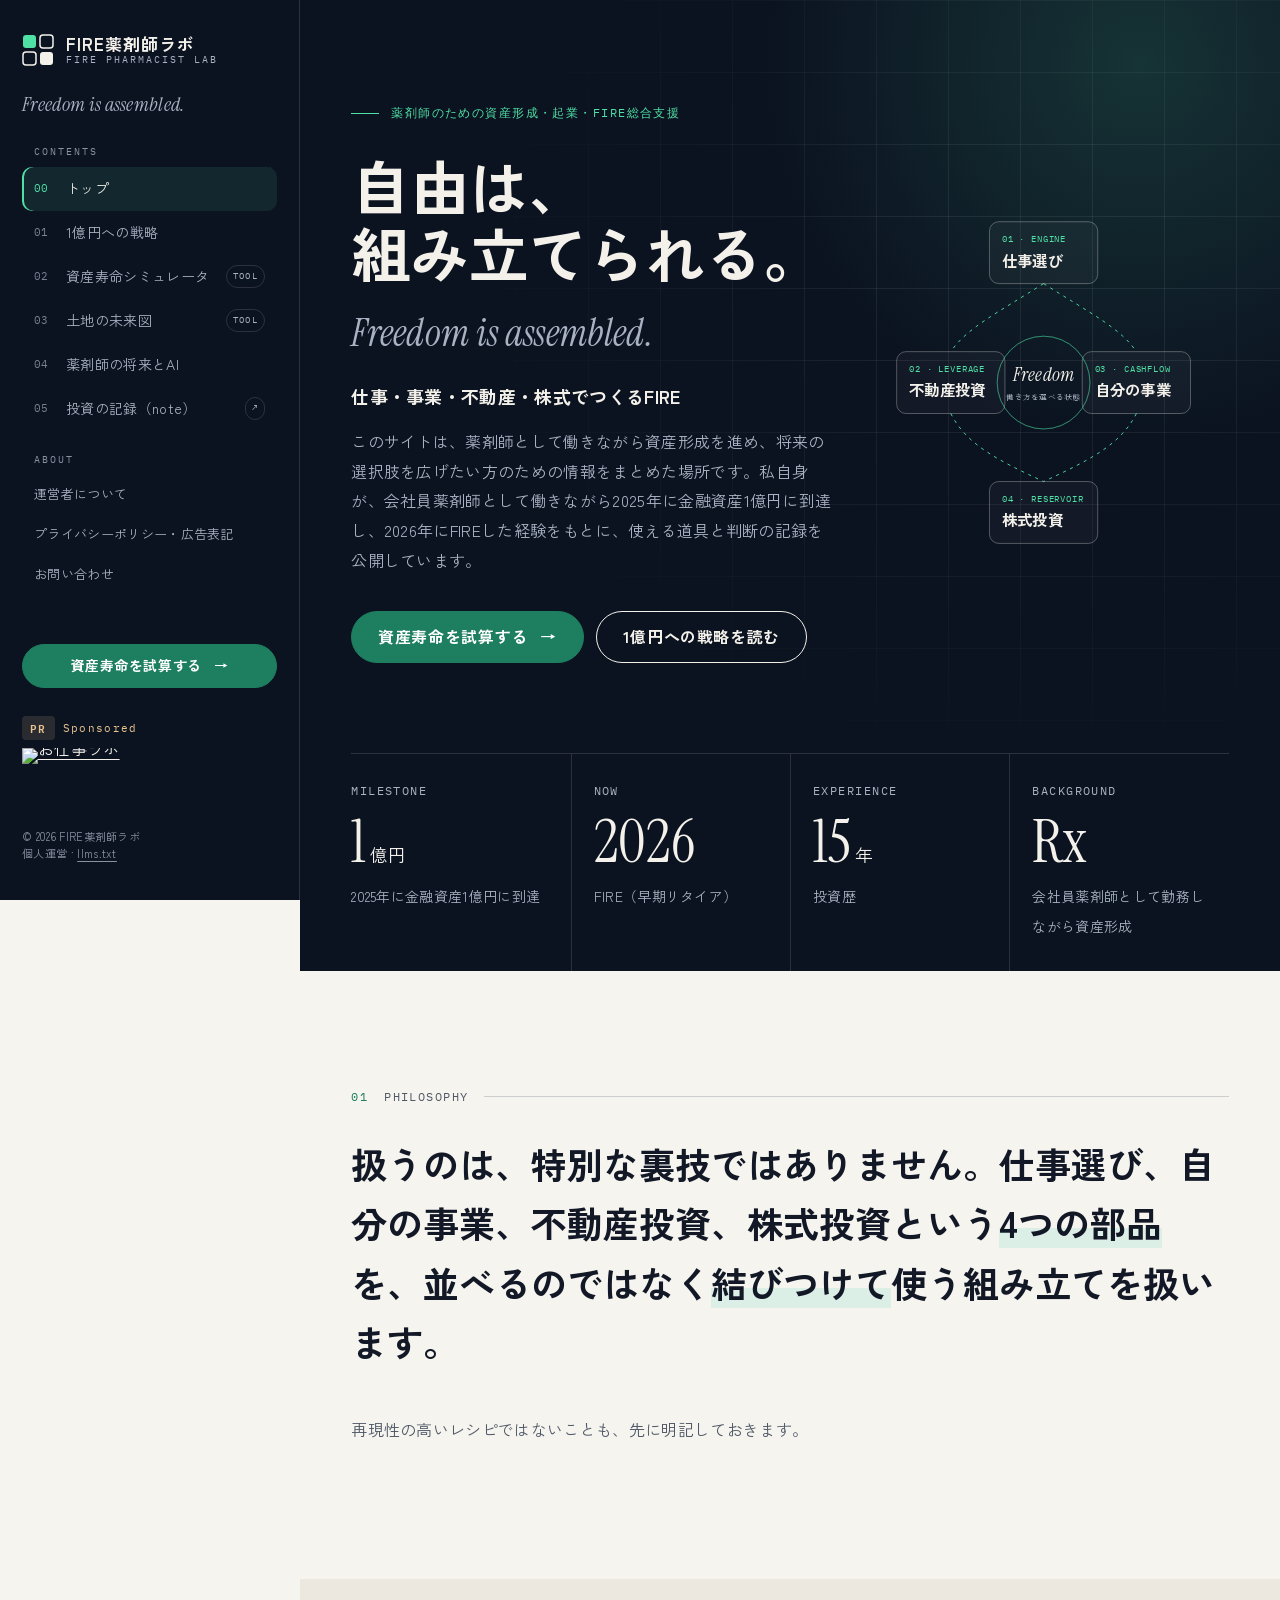
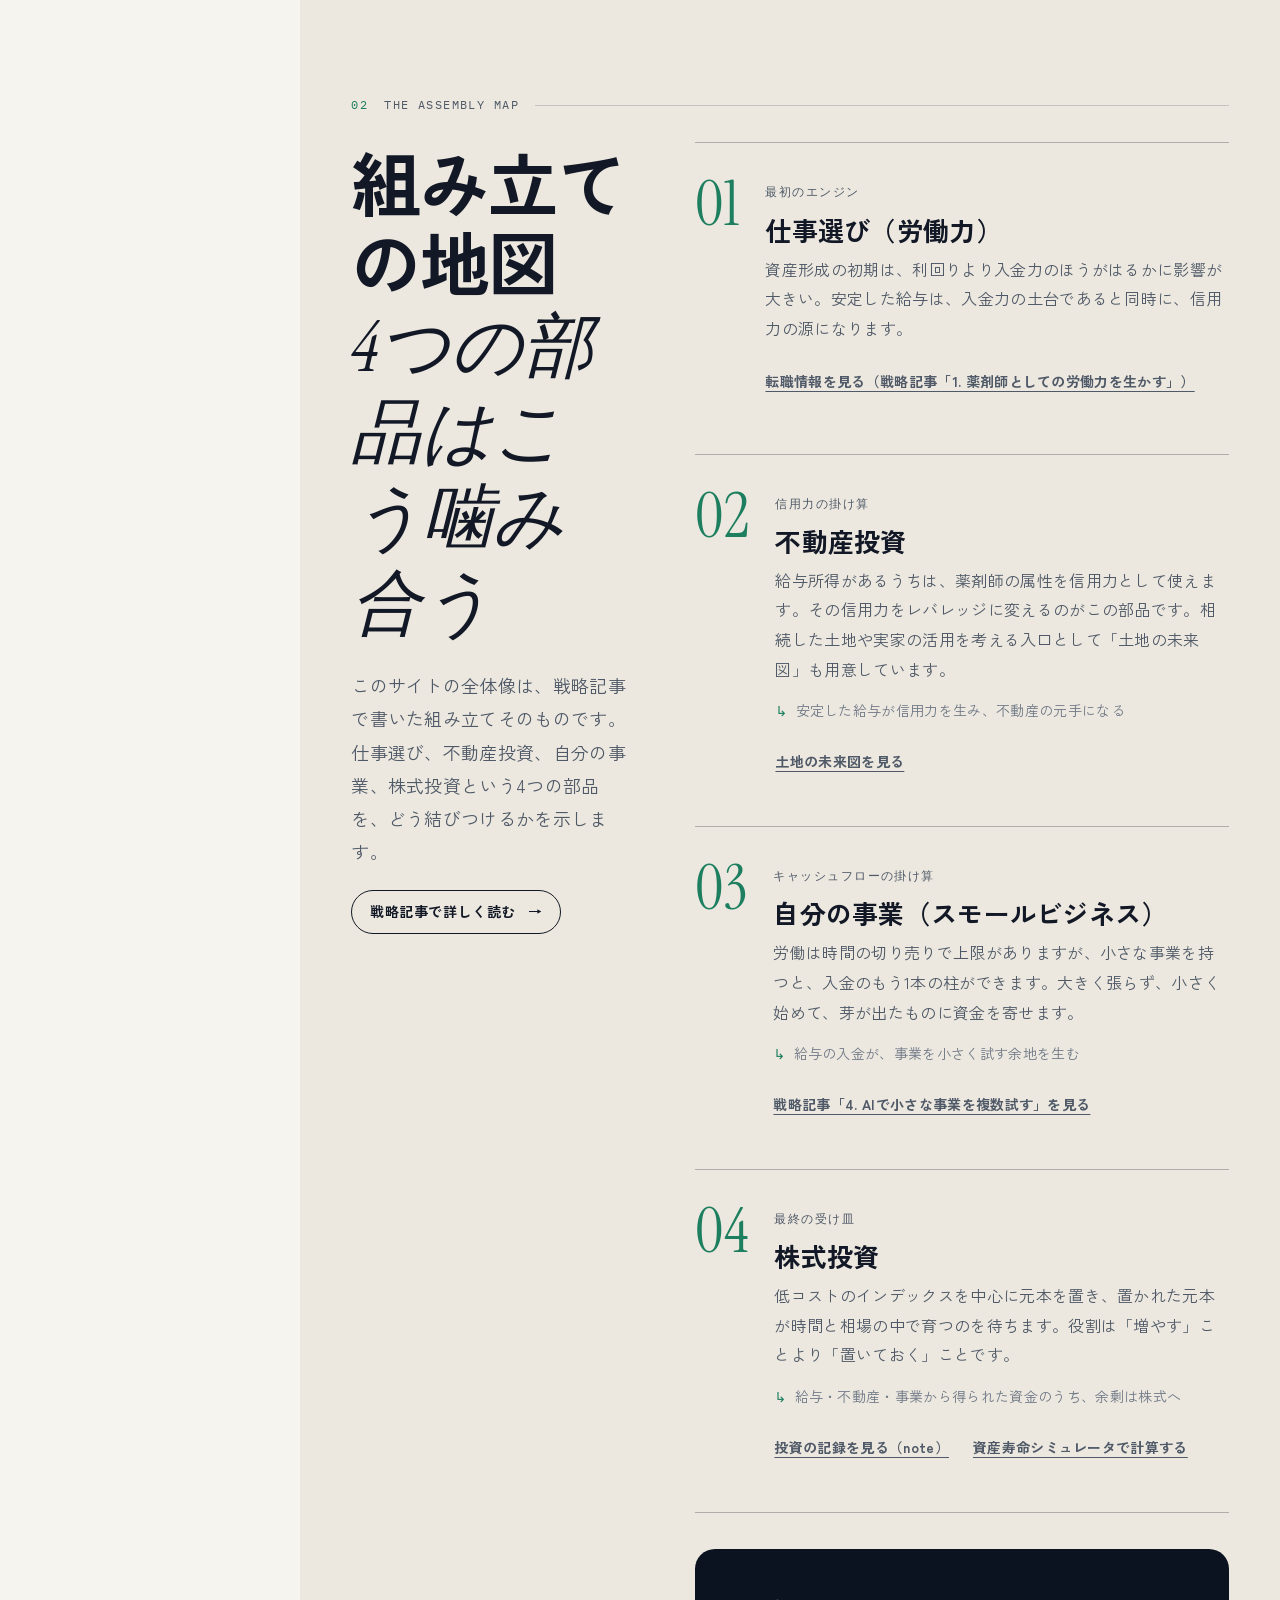
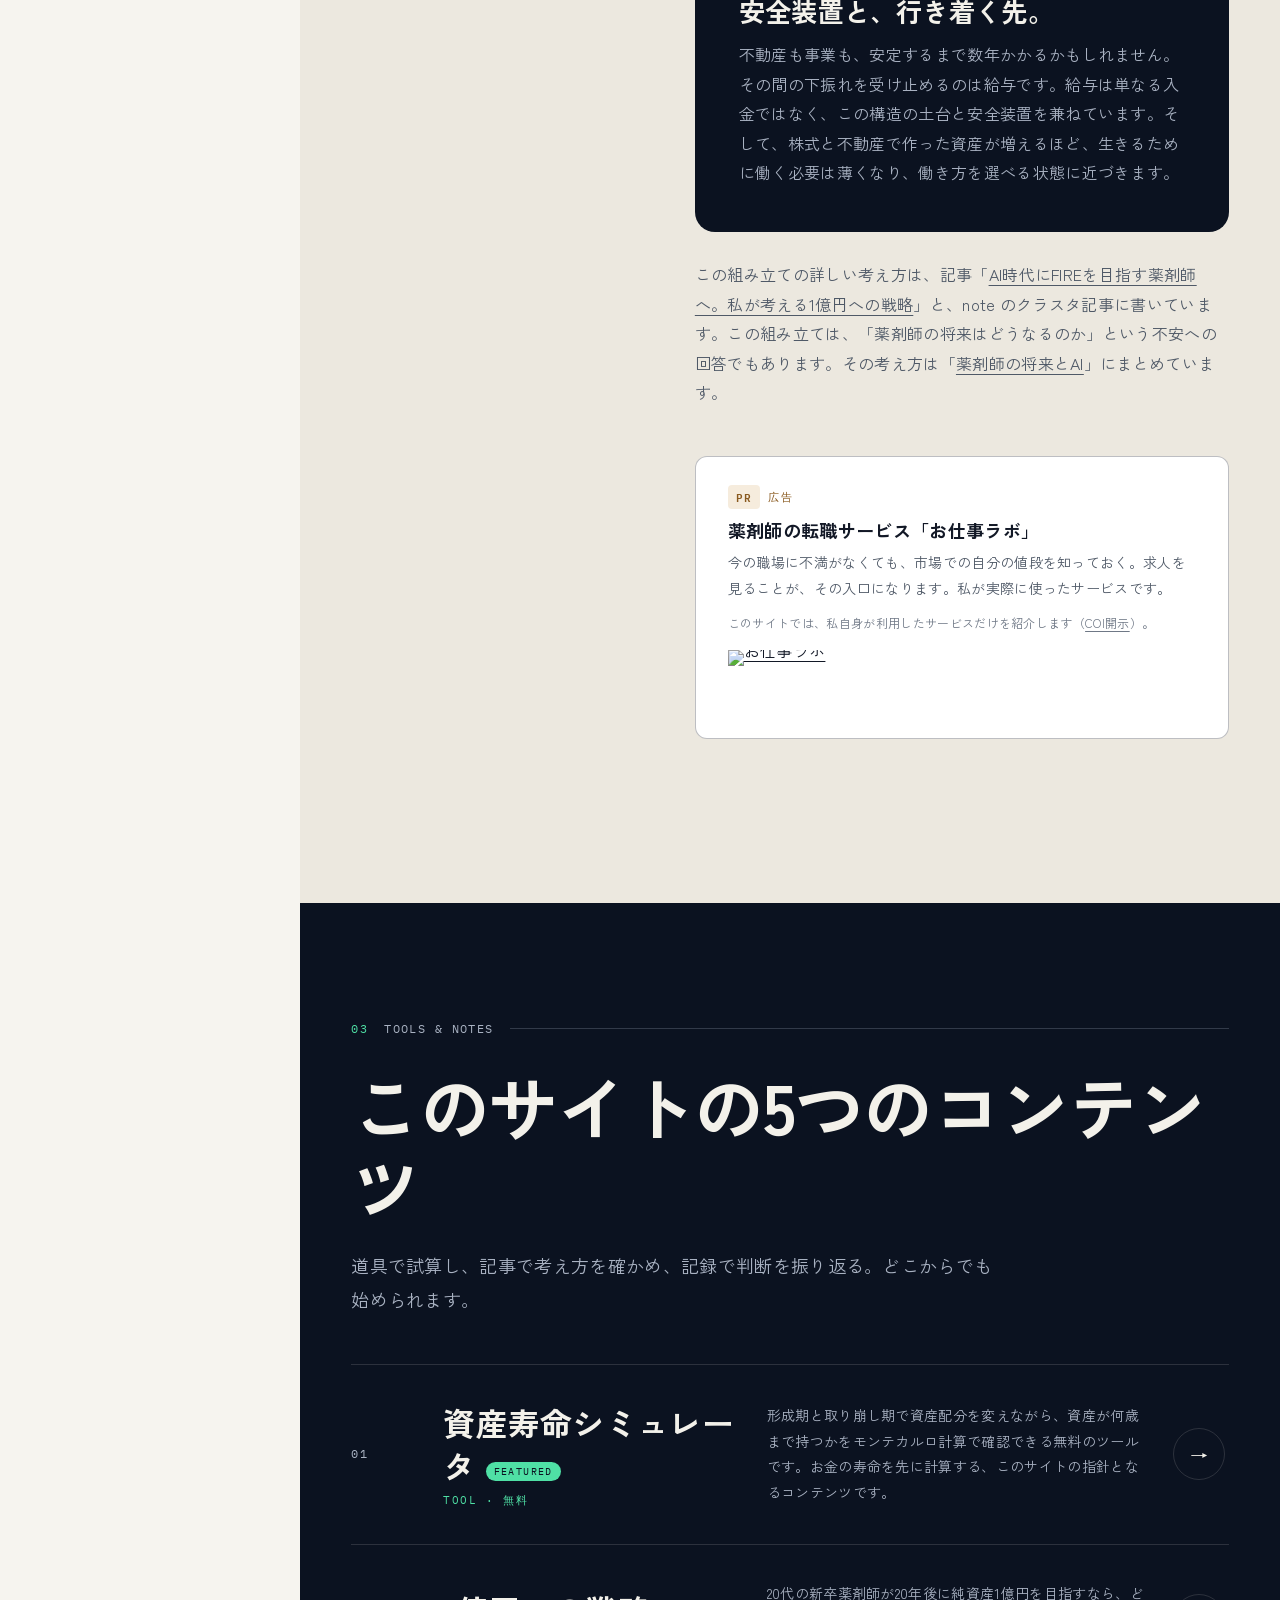
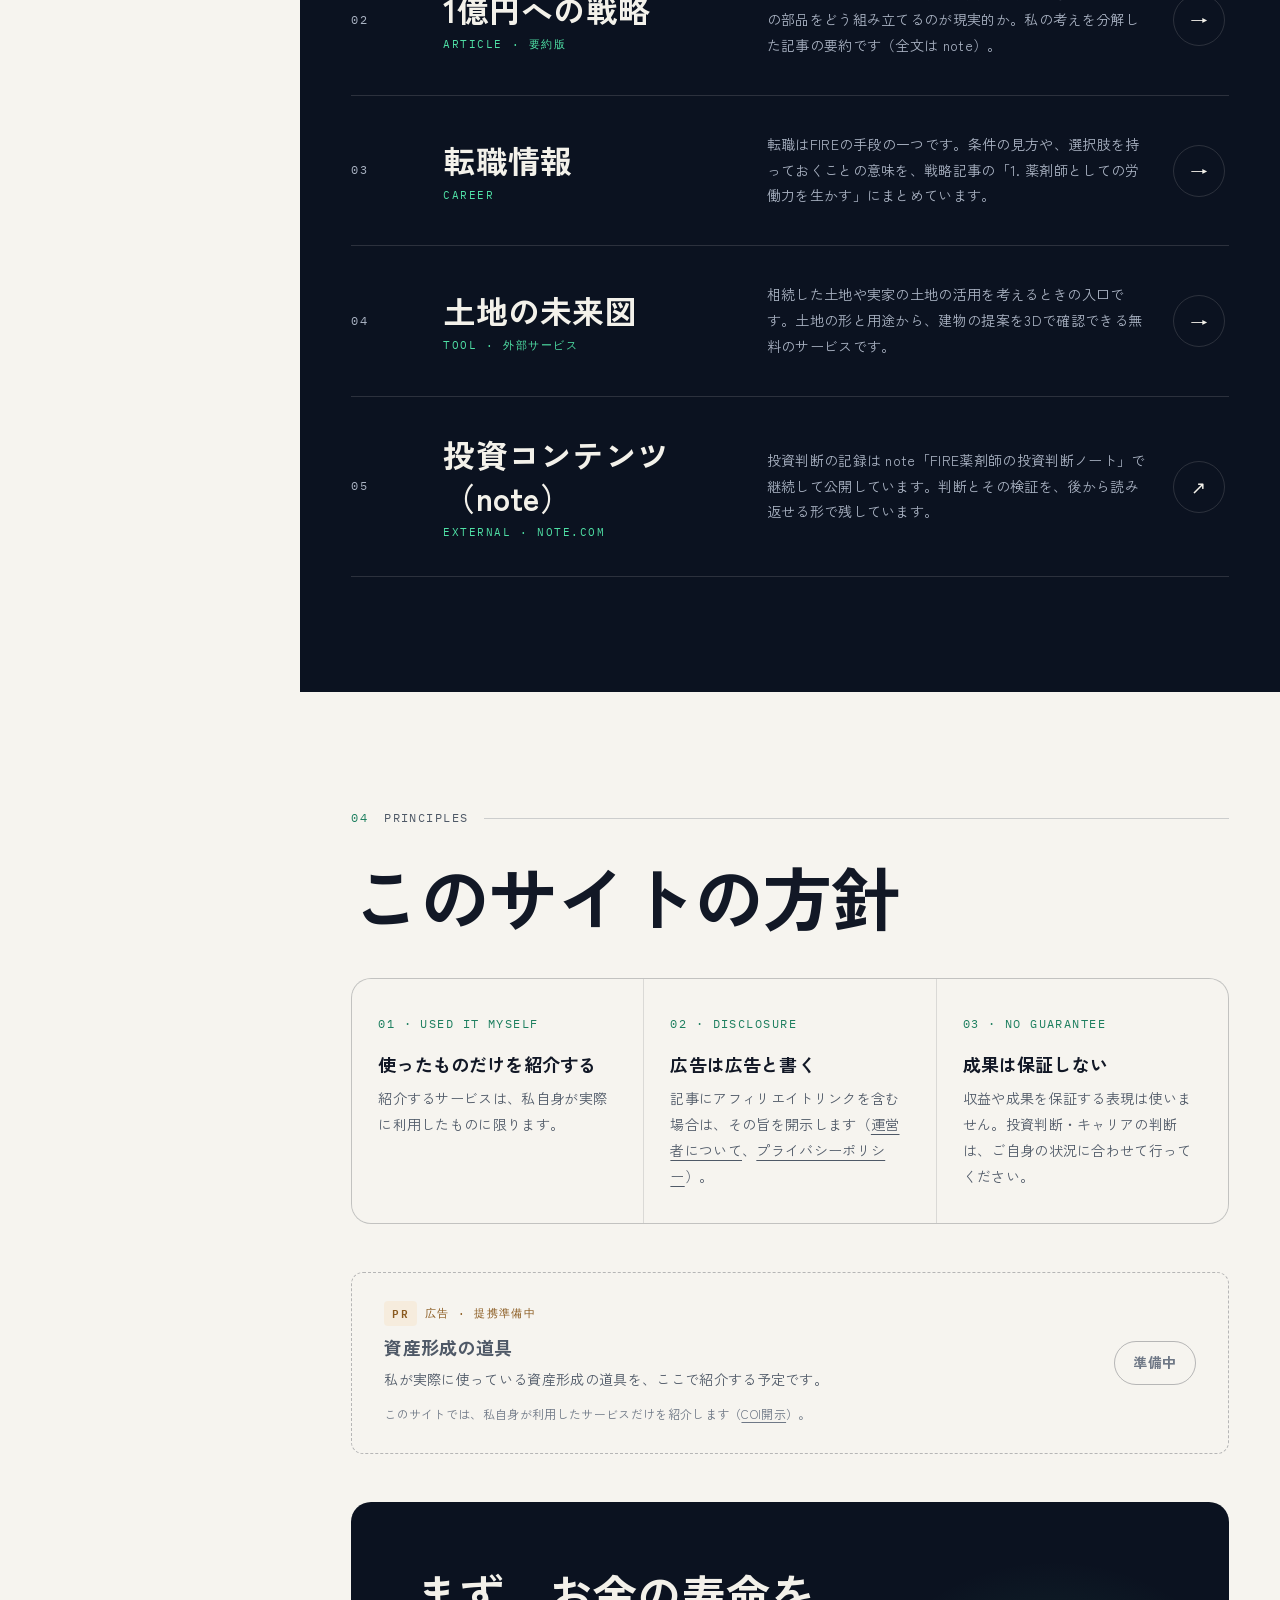
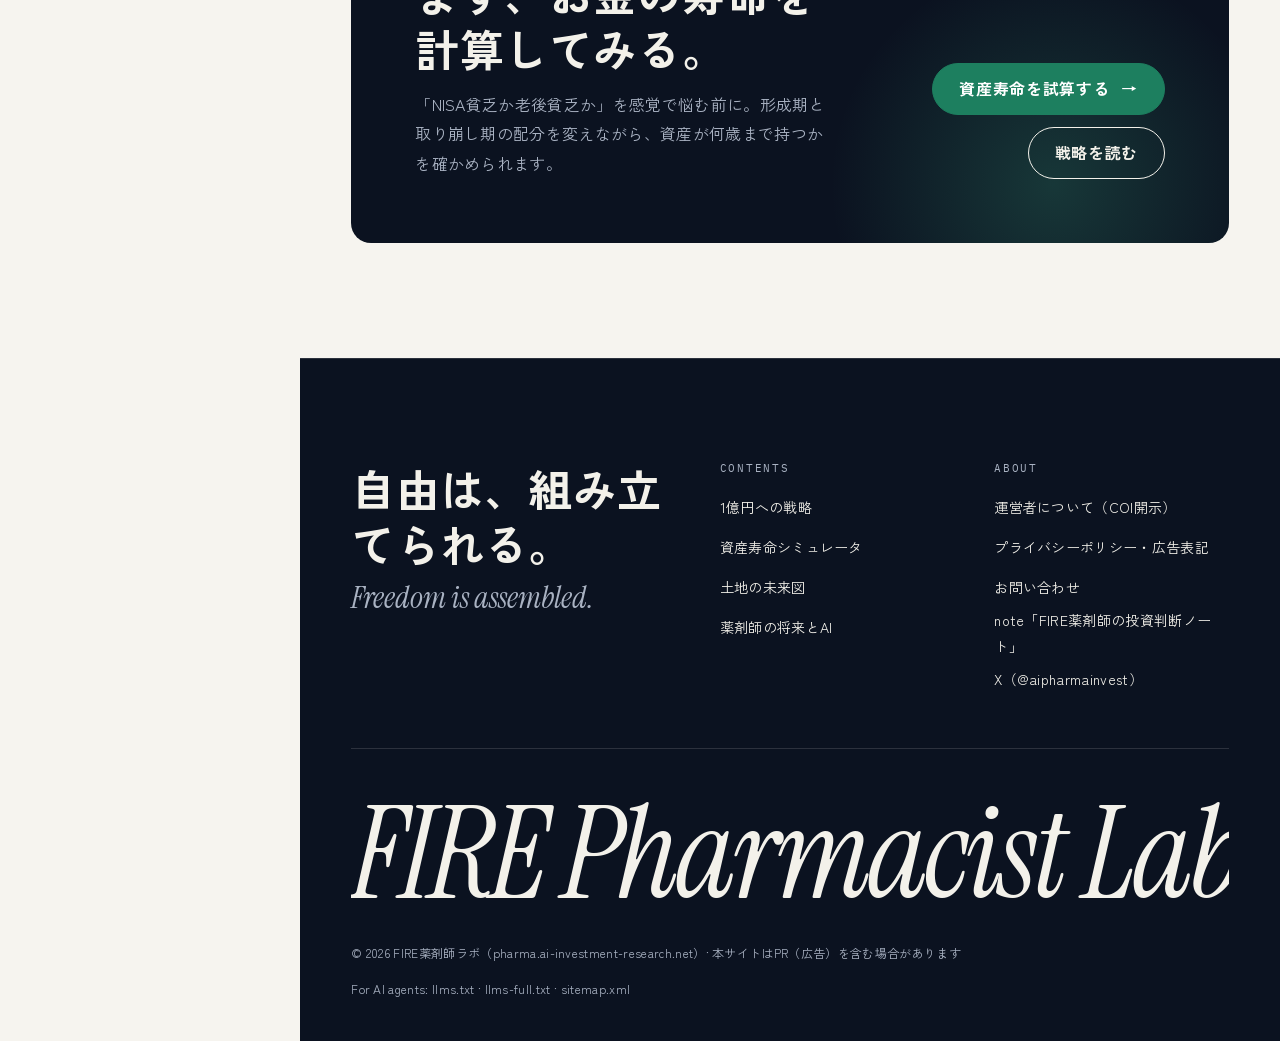
==== commit 86fc949e: "サイト名をFIRE薬剤師ラボに変更し、本文の「運営者は」を一人称「私は」に統一 Co-Authored-By: Claude Opus 5.5 <noreply@anthropic.com>" ====
--- a/index.html
+++ b/index.html
@@ -2,157 +2,265 @@
 <html lang="ja">
 <head>
 <meta charset="utf-8">
-<meta name="viewport" content="width=device-width, initial-scale=1">
+<meta name="viewport" content="width=device-width, initial-scale=1, viewport-fit=cover">
 <meta name="google-site-verification" content="h158_rRaHotOtQef8cb2UX3UubJ8g8uJZxsIzdKgm2g" />
 <title>FIRE薬剤師ラボ | 自由は、組み立てられる。仕事・事業・不動産・株式でつくるFIRE</title>
 <meta name="description" content="自由は、組み立てられる。仕事・事業・不動産・株式でつくるFIRE。薬剤師が資産形成・起業・FIREを目指すための総合支援サイトです。組み立ての地図と、資産寿命シミュレータなどの道具をまとめています。">
 <link rel="canonical" href="https://pharma.ai-investment-research.net/">
+<link rel="alternate" type="text/markdown" href="/index.md" title="このページのMarkdown版（AIエージェント向け）">
+<meta property="og:site_name" content="FIRE薬剤師ラボ">
 <meta property="og:title" content="FIRE薬剤師ラボ | 自由は、組み立てられる。仕事・事業・不動産・株式でつくるFIRE">
 <meta property="og:description" content="自由は、組み立てられる。仕事・事業・不動産・株式でつくるFIRE。薬剤師が資産形成・起業・FIREを目指すための総合支援サイトです。">
 <meta property="og:type" content="website">
 <meta property="og:url" content="https://pharma.ai-investment-research.net/">
+<meta property="og:locale" content="ja_JP">
 <meta name="twitter:card" content="summary">
-<link rel="icon" href="data:image/svg+xml,%3Csvg xmlns='http://www.w3.org/2000/svg' viewBox='0 0 64 64'%3E%3Crect width='64' height='64' rx='14' fill='%231f3a5f'/%3E%3Ctext x='32' y='44' font-size='34' text-anchor='middle' fill='white'%3E%E8%96%AC%3C/text%3E%3C/svg%3E">
-<link rel="stylesheet" href="style.css">
+<meta name="twitter:site" content="@aipharmainvest">
+<meta name="theme-color" content="#0b1220">
+<link rel="icon" href="data:image/svg+xml,%3Csvg xmlns='http://www.w3.org/2000/svg' viewBox='0 0 32 32'%3E%3Crect width='32' height='32' rx='7' fill='%230b1220'/%3E%3Crect x='6' y='6' width='9' height='9' rx='2' fill='%234fe0a5'/%3E%3Crect x='17' y='6' width='9' height='9' rx='2' fill='none' stroke='%23f3f1ea' stroke-width='1.3'/%3E%3Crect x='6' y='17' width='9' height='9' rx='2' fill='none' stroke='%23f3f1ea' stroke-width='1.3'/%3E%3Crect x='17' y='17' width='9' height='9' rx='2' fill='%23f3f1ea'/%3E%3C/svg%3E">
+<link rel="preconnect" href="https://fonts.googleapis.com">
+<link rel="preconnect" href="https://fonts.gstatic.com" crossorigin>
+<link rel="stylesheet" href="https://fonts.googleapis.com/css2?family=IBM+Plex+Mono:wght@400;500&family=Instrument+Serif:ital@0;1&family=Zen+Kaku+Gothic+New:wght@400;500;700&display=swap">
+<link rel="stylesheet" href="/style.css">
+<script type="application/ld+json">{"@context":"https://schema.org","@graph":[{"@type":"WebSite","@id":"https://pharma.ai-investment-research.net/#website","url":"https://pharma.ai-investment-research.net/","name":"FIRE薬剤師ラボ","alternateName":"FIRE Pharmacist Lab","description":"薬剤師の資産形成・起業・FIREを支援する情報サイト。組み立ての地図と、資産寿命シミュレータなどの道具をまとめています。","inLanguage":"ja","publisher":{"@id":"https://pharma.ai-investment-research.net/#operator"}},{"@type":"Person","@id":"https://pharma.ai-investment-research.net/#operator","name":"田中","jobTitle":"薬剤師","description":"会社員薬剤師として働きながら資産形成を進め、2025年に金融資産1億円に到達し、2026年にFIRE。投資歴15年。","url":"https://pharma.ai-investment-research.net/about.html","sameAs":["https://note.com/tanaka936","https://x.com/aipharmainvest"]},{"@type":"WebPage","@id":"https://pharma.ai-investment-research.net/#webpage","url":"https://pharma.ai-investment-research.net/","name":"FIRE薬剤師ラボ | 自由は、組み立てられる。仕事・事業・不動産・株式でつくるFIRE","description":"自由は、組み立てられる。仕事・事業・不動産・株式でつくるFIRE。薬剤師が資産形成・起業・FIREを目指すための総合支援サイトです。組み立ての地図と、資産寿命シミュレータなどの道具をまとめています。","isPartOf":{"@id":"https://pharma.ai-investment-research.net/#website"},"about":{"@id":"https://pharma.ai-investment-research.net/#operator"},"inLanguage":"ja","dateModified":"2026-11-27","mainEntity":{"@type":"ItemList","name":"このサイトの5つのコンテンツ","itemListElement":[{"@type":"ListItem","position":1,"name":"資産寿命シミュレータ","url":"https://pharma.ai-investment-research.net/simulator.html"},{"@type":"ListItem","position":2,"name":"1億円への戦略（記事）","url":"https://pharma.ai-investment-research.net/strategy.html"},{"@type":"ListItem","position":3,"name":"転職情報","url":"https://pharma.ai-investment-research.net/strategy.html#work"},{"@type":"ListItem","position":4,"name":"土地の未来図","url":"https://pharma.ai-investment-research.net/land.html"},{"@type":"ListItem","position":5,"name":"投資コンテンツ（note）","url":"https://note.com/tanaka936"}]}}]}</script>
+<script src="/site.js" defer></script>
 </head>
-<body>
-<header class="site-header">
-  <div class="wrap">
-    <a class="site-name" href="index.html">FIRE薬剤師ラボ</a>
-    <nav class="site-nav">
-      <a href="strategy.html">1億円への戦略</a>
-      <a href="simulator.html">資産寿命シミュレータ</a>
-      <a href="land.html">土地の未来図</a>
-      <a href="future.html">将来とAI</a>
-      <a class="nav-sub" href="about.html">運営者について</a>
-      <a class="nav-sub" href="privacy.html">プライバシーポリシー</a>
-      <a class="nav-sub" href="contact.html">お問い合わせ</a>
+<body class="has-anchor">
+<a class="skip-link" href="#content">本文へ移動</a>
+<div class="shell">
+  <aside class="sidebar" aria-label="サイドパネル">
+    <a class="brand" href="/" aria-label="FIRE薬剤師ラボ トップへ"><svg class="brand-mark" viewBox="0 0 32 32" aria-hidden="true" focusable="false"><rect x="1" y="1" width="13" height="13" rx="3" fill="#4fe0a5"/><rect x="18" y="1" width="13" height="13" rx="3" fill="none" stroke="#f3f1ea" stroke-width="1.5"/><rect x="1" y="18" width="13" height="13" rx="3" fill="none" stroke="#f3f1ea" stroke-width="1.5"/><rect x="18" y="18" width="13" height="13" rx="3" fill="#f3f1ea"/></svg><span class="brand-name"><b>FIRE薬剤師ラボ</b><small>FIRE Pharmacist Lab</small></span></a>
+    <p class="side-tagline">Freedom is assembled.</p>
+    <nav class="side-nav" aria-label="メインメニュー">
+      <h2>Contents</h2>
+      <ul>
+          <li><a href="/" aria-current="page"><span class="no">00</span>トップ</a></li>
+          <li><a href="/strategy.html"><span class="no">01</span>1億円への戦略</a></li>
+          <li><a href="/simulator.html"><span class="no">02</span>資産寿命シミュレータ<span class="tag">Tool</span></a></li>
+          <li><a href="/land.html"><span class="no">03</span>土地の未来図<span class="tag">Tool</span></a></li>
+          <li><a href="/future.html"><span class="no">04</span>薬剤師の将来とAI</a></li>
+          <li><a href="https://note.com/tanaka936" rel="noopener"><span class="no">05</span>投資の記録（note）<span class="tag">↗</span></a></li>
+      </ul>
+      <h2>About</h2>
+      <ul class="sub">
+          <li><a href="/about.html">運営者について</a></li>
+          <li><a href="/privacy.html">プライバシーポリシー・広告表記</a></li>
+          <li><a href="/contact.html">お問い合わせ</a></li>
+      </ul>
     </nav>
+    <a class="btn btn-sm side-cta" href="/simulator.html">資産寿命を試算する <span class="arr" aria-hidden="true">→</span></a>
+    <aside class="ad ad-side ad-banner" data-ad-slot="side" aria-label="広告">
+        <span class="ad-label"><b>PR</b>Sponsored</span>
+        <div class="ad-creative"><a href="https://h.accesstrade.net/sp/cc?rk=0100oogb00p3vp" rel="nofollow" referrerpolicy="no-referrer-when-downgrade"><img src="https://h.accesstrade.net/sp/rr?rk=0100oogb00p3vp" alt="お仕事ラボ" border="0" width="320" height="50"></a></div>
+      </aside>
+    <p class="side-foot">© 2026 FIRE薬剤師ラボ<br>個人運営 · <a href="/llms.txt" style="color:inherit">llms.txt</a></p>
+  </aside>
+
+  <div class="main">
+    <header class="topbar">
+      <div class="topbar-row">
+        <a class="brand" href="/" aria-label="FIRE薬剤師ラボ トップへ"><svg class="brand-mark" viewBox="0 0 32 32" aria-hidden="true" focusable="false"><rect x="1" y="1" width="13" height="13" rx="3" fill="#4fe0a5"/><rect x="18" y="1" width="13" height="13" rx="3" fill="none" stroke="#f3f1ea" stroke-width="1.5"/><rect x="1" y="18" width="13" height="13" rx="3" fill="none" stroke="#f3f1ea" stroke-width="1.5"/><rect x="18" y="18" width="13" height="13" rx="3" fill="#f3f1ea"/></svg><span class="brand-name"><b>FIRE薬剤師ラボ</b><small>FIRE Pharmacist Lab</small></span></a>
+        <a class="topbar-link" href="/contact.html">Contact</a>
+      </div>
+      <nav class="tabs" aria-label="メニュー切り替え">
+      <a href="/" aria-current="page">トップ</a>
+      <a href="/strategy.html">1億円への戦略</a>
+      <a href="/simulator.html">シミュレータ<span class="tag">Tool</span></a>
+      <a href="/land.html">土地の未来図<span class="tag">Tool</span></a>
+      <a href="/future.html">将来とAI</a>
+      <a href="https://note.com/tanaka936" rel="noopener">note<span class="tag">↗</span></a>
+      <a href="/about.html">運営者</a>
+      </nav>
+    </header>
+    <main id="content">
+    <section class="hero" aria-labelledby="hero-title">
+      <div class="container">
+        <div class="hero-grid">
+          <div>
+            <p class="hero-eyebrow mono">薬剤師のための資産形成・起業・FIRE総合支援</p>
+            <h1 id="hero-title"><span class="line"><span>自由は、</span></span><span class="line"><span>組み立てられる。</span></span></h1>
+            <p class="hero-en" lang="en">Freedom is assembled.</p>
+            <p class="hero-sub">仕事・事業・不動産・株式でつくるFIRE</p>
+            <p class="hero-lead">このサイトは、薬剤師として働きながら資産形成を進め、将来の選択肢を広げたい方のための情報をまとめた場所です。私自身が、会社員薬剤師として働きながら2025年に金融資産1億円に到達し、2026年にFIREした経験をもとに、使える道具と判断の記録を公開しています。</p>
+            <div class="hero-cta">
+              <a class="btn" href="/simulator.html">資産寿命を試算する <span class="arr" aria-hidden="true">→</span></a>
+              <a class="btn btn-ghost" href="/strategy.html">1億円への戦略を読む</a>
+            </div>
+          </div>
+          <div class="hero-visual" aria-hidden="true">
+            <svg class="assembly" viewBox="0 0 480 480" role="presentation">
+              <path class="link" d="M240 112 C 180 150, 140 170, 120 200"/>
+              <path class="link" d="M240 112 C 300 150, 340 170, 360 200"/>
+              <path class="link" d="M120 280 C 140 320, 180 340, 240 368"/>
+              <path class="link" d="M360 280 C 340 320, 300 340, 240 368"/>
+              <g class="tile"><rect x="170" y="32" width="140" height="80" rx="12"/><text class="num" x="186" y="58" font-size="11">01 · ENGINE</text><text x="186" y="90" font-size="20">仕事選び</text></g>
+              <g class="tile"><rect x="50" y="200" width="140" height="80" rx="12"/><text class="num" x="66" y="226" font-size="11">02 · LEVERAGE</text><text x="66" y="258" font-size="20">不動産投資</text></g>
+              <g class="tile"><rect x="290" y="200" width="140" height="80" rx="12"/><text class="num" x="306" y="226" font-size="11">03 · CASHFLOW</text><text x="306" y="258" font-size="20">自分の事業</text></g>
+              <g class="tile"><rect x="170" y="368" width="140" height="80" rx="12"/><text class="num" x="186" y="394" font-size="11">04 · RESERVOIR</text><text x="186" y="426" font-size="20">株式投資</text></g>
+              <g class="core"><circle class="pulse" cx="240" cy="240" r="60"/><circle cx="240" cy="240" r="60"/><text x="240" y="238" font-size="24" text-anchor="middle">Freedom</text><text class="ja" x="240" y="262" font-size="10" text-anchor="middle">働き方を選べる状態</text></g>
+            </svg>
+          </div>
+        </div>
+        <dl class="stats">
+          <div class="stat"><dt class="mono">Milestone</dt><dd><span class="big">1<small>億円</small></span><span class="note">2025年に金融資産1億円に到達</span></dd></div>
+          <div class="stat"><dt class="mono">Now</dt><dd><span class="big">2026</span><span class="note">FIRE（早期リタイア）</span></dd></div>
+          <div class="stat"><dt class="mono">Experience</dt><dd><span class="big">15<small>年</small></span><span class="note">投資歴</span></dd></div>
+          <div class="stat"><dt class="mono">Background</dt><dd><span class="big">Rx</span><span class="note">会社員薬剤師として勤務しながら資産形成</span></dd></div>
+        </dl>
+      </div>
+    </section>
+    <section class="section" aria-labelledby="philosophy">
+      <div class="container">
+        <p class="sec-label mono reveal"><span class="idx">01</span>Philosophy</p>
+        <h2 id="philosophy" class="visually-hidden">このサイトの考え方</h2>
+        <p class="statement reveal">扱うのは、特別な裏技ではありません。仕事選び、自分の事業、不動産投資、株式投資という<em>4つの部品</em>を、並べるのではなく<em>結びつけて</em>使う組み立てを扱います。</p>
+        <p class="statement-note reveal">再現性の高いレシピではないことも、先に明記しておきます。</p>
+      </div>
+    </section>
+    <section class="section section-paper2" aria-labelledby="map">
+      <div class="container">
+        <p class="sec-label mono"><span class="idx">02</span>The Assembly Map</p>
+        <div class="map">
+          <div class="map-head reveal">
+            <h2 id="map" class="sec-title">組み立ての地図<br><span class="serif">4つの部品はこう噛み合う</span></h2>
+            <p class="sec-intro">このサイトの全体像は、戦略記事で書いた組み立てそのものです。仕事選び、不動産投資、自分の事業、株式投資という4つの部品を、どう結びつけるかを示します。</p>
+            <a class="btn btn-ghost btn-sm" href="/strategy.html">戦略記事で詳しく読む <span class="arr" aria-hidden="true">→</span></a>
+          </div>
+          <div>
+            <ol class="map-list">
+              <li class="map-item reveal">
+                <span class="n" aria-hidden="true">01</span>
+                <p class="role mono">最初のエンジン</p>
+                <h3>仕事選び（労働力）</h3>
+                <p>資産形成の初期は、利回りより入金力のほうがはるかに影響が大きい。安定した給与は、入金力の土台であると同時に、信用力の源になります。</p>
+                <p class="links"><a href="/strategy.html#work">転職情報を見る（戦略記事「1. 薬剤師としての労働力を生かす」）</a></p>
+              </li>
+              <li class="map-item reveal">
+                <span class="n" aria-hidden="true">02</span>
+                <p class="role mono">信用力の掛け算</p>
+                <h3>不動産投資</h3>
+                <p>給与所得があるうちは、薬剤師の属性を信用力として使えます。その信用力をレバレッジに変えるのがこの部品です。相続した土地や実家の活用を考える入口として「土地の未来図」も用意しています。</p>
+                <p class="map-flowline">安定した給与が信用力を生み、不動産の元手になる</p>
+                <p class="links"><a href="/land.html">土地の未来図を見る</a></p>
+              </li>
+              <li class="map-item reveal">
+                <span class="n" aria-hidden="true">03</span>
+                <p class="role mono">キャッシュフローの掛け算</p>
+                <h3>自分の事業（スモールビジネス）</h3>
+                <p>労働は時間の切り売りで上限がありますが、小さな事業を持つと、入金のもう1本の柱ができます。大きく張らず、小さく始めて、芽が出たものに資金を寄せます。</p>
+                <p class="map-flowline">給与の入金が、事業を小さく試す余地を生む</p>
+                <p class="links"><a href="/strategy.html#business">戦略記事「4. AIで小さな事業を複数試す」を見る</a></p>
+              </li>
+              <li class="map-item reveal">
+                <span class="n" aria-hidden="true">04</span>
+                <p class="role mono">最終の受け皿</p>
+                <h3>株式投資</h3>
+                <p>低コストのインデックスを中心に元本を置き、置かれた元本が時間と相場の中で育つのを待ちます。役割は「増やす」ことより「置いておく」ことです。</p>
+                <p class="map-flowline">給与・不動産・事業から得られた資金のうち、余剰は株式へ</p>
+                <p class="links"><a href="https://note.com/tanaka936" rel="noopener">投資の記録を見る（note）</a><a href="/simulator.html">資産寿命シミュレータで計算する</a></p>
+              </li>
+            </ol>
+            <div class="map-goal reveal">
+              <h3>安全装置と、行き着く先。</h3>
+              <p>不動産も事業も、安定するまで数年かかるかもしれません。その間の下振れを受け止めるのは給与です。給与は単なる入金ではなく、この構造の土台と安全装置を兼ねています。そして、株式と不動産で作った資産が増えるほど、生きるために働く必要は薄くなり、働き方を選べる状態に近づきます。</p>
+            </div>
+            <p class="statement-note">この組み立ての詳しい考え方は、記事「<a href="/strategy.html">AI時代にFIREを目指す薬剤師へ。私が考える1億円への戦略</a>」と、note のクラスタ記事に書いています。この組み立ては、「薬剤師の将来はどうなるのか」という不安への回答でもあります。その考え方は「<a href="/future.html">薬剤師の将来とAI</a>」にまとめています。</p>
+            <aside class="ad ad-banner" data-ad-slot="top-career" aria-label="広告">
+          <div>
+            <span class="ad-label"><b>PR</b>広告</span>
+            <span class="ad-title">薬剤師の転職サービス「お仕事ラボ」</span>
+            <p>今の職場に不満がなくても、市場での自分の値段を知っておく。求人を見ることが、その入口になります。私が実際に使ったサービスです。</p>
+            <p class="ad-why">このサイトでは、私自身が利用したサービスだけを紹介します（<a href="/about.html">COI開示</a>）。</p>
+          </div>
+          <div class="ad-creative"><a href="https://h.accesstrade.net/sp/cc?rk=0100ooge00p3vp" rel="nofollow" referrerpolicy="no-referrer-when-downgrade"><img src="https://h.accesstrade.net/sp/rr?rk=0100ooge00p3vp" alt="お仕事ラボ" border="0" width="468" height="60"></a></div>
+        </aside>
+          </div>
+        </div>
+      </div>
+    </section>
+    <section class="section section-ink" aria-labelledby="contents">
+      <div class="container">
+        <p class="sec-label mono"><span class="idx">03</span>Tools &amp; Notes</p>
+        <h2 id="contents" class="sec-title reveal">このサイトの<br class="br-sp">5つのコンテンツ</h2>
+        <p class="sec-intro reveal">道具で試算し、記事で考え方を確かめ、記録で判断を振り返る。どこからでも始められます。</p>
+        <ul class="index-list" style="margin-top:48px">
+          <li><a class="index-row" href="/simulator.html"><span class="no mono">01</span><h3>資産寿命シミュレータ<span class="badge">Featured</span><small>Tool · 無料</small></h3><p>形成期と取り崩し期で資産配分を変えながら、資産が何歳まで持つかをモンテカルロ計算で確認できる無料のツールです。お金の寿命を先に計算する、このサイトの指針となるコンテンツです。</p><span class="go" aria-hidden="true">→</span></a></li>
+          <li><a class="index-row" href="/strategy.html"><span class="no mono">02</span><h3>1億円への戦略<small>Article · 要約版</small></h3><p>20代の新卒薬剤師が20年後に純資産1億円を目指すなら、どの部品をどう組み立てるのが現実的か。私の考えを分解した記事の要約です（全文は note）。</p><span class="go" aria-hidden="true">→</span></a></li>
+          <li><a class="index-row" href="/strategy.html#work"><span class="no mono">03</span><h3>転職情報<small>Career</small></h3><p>転職はFIREの手段の一つです。条件の見方や、選択肢を持っておくことの意味を、戦略記事の「1. 薬剤師としての労働力を生かす」にまとめています。</p><span class="go" aria-hidden="true">→</span></a></li>
+          <li><a class="index-row" href="/land.html"><span class="no mono">04</span><h3>土地の未来図<small>Tool · 外部サービス</small></h3><p>相続した土地や実家の土地の活用を考えるときの入口です。土地の形と用途から、建物の提案を3Dで確認できる無料のサービスです。</p><span class="go" aria-hidden="true">→</span></a></li>
+          <li><a class="index-row" href="https://note.com/tanaka936" rel="noopener"><span class="no mono">05</span><h3>投資コンテンツ（note）<small>External · note.com</small></h3><p>投資判断の記録は note「FIRE薬剤師の投資判断ノート」で継続して公開しています。判断とその検証を、後から読み返せる形で残しています。</p><span class="go" aria-hidden="true">↗</span></a></li>
+        </ul>
+      </div>
+    </section>
+    <section class="section" aria-labelledby="policy">
+      <div class="container">
+        <p class="sec-label mono"><span class="idx">04</span>Principles</p>
+        <h2 id="policy" class="sec-title reveal">このサイトの方針</h2>
+        <div class="principles reveal">
+          <div class="principle"><span class="mono">01 · Used it myself</span><h3>使ったものだけを紹介する</h3><p>紹介するサービスは、私自身が実際に利用したものに限ります。</p></div>
+          <div class="principle"><span class="mono">02 · Disclosure</span><h3>広告は広告と書く</h3><p>記事にアフィリエイトリンクを含む場合は、その旨を開示します（<a href="/about.html">運営者について</a>、<a href="/privacy.html">プライバシーポリシー</a>）。</p></div>
+          <div class="principle"><span class="mono">03 · No guarantee</span><h3>成果は保証しない</h3><p>収益や成果を保証する表現は使いません。投資判断・キャリアの判断は、ご自身の状況に合わせて行ってください。</p></div>
+        </div>
+        <aside class="ad is-pending" data-ad-slot="top-bottom" aria-label="広告">
+          <div>
+            <span class="ad-label"><b>PR</b>広告 · 提携準備中</span>
+            <span class="ad-title">資産形成の道具</span>
+            <p>私が実際に使っている資産形成の道具を、ここで紹介する予定です。</p>
+            <p class="ad-why">このサイトでは、私自身が利用したサービスだけを紹介します（<a href="/about.html">COI開示</a>）。</p>
+          </div>
+          <a class="btn btn-sm" href="/privacy.html" rel="nofollow" tabindex="-1" aria-disabled="true">準備中</a>
+        </aside>
+        <div class="cta-band reveal">
+          <div>
+            <h2>まず、お金の寿命を<br class="br-sp">計算してみる。</h2>
+            <p>「NISA貧乏か老後貧乏か」を感覚で悩む前に。形成期と取り崩し期の配分を変えながら、資産が何歳まで持つかを確かめられます。</p>
+          </div>
+          <div class="actions">
+            <a class="btn" href="/simulator.html">資産寿命を試算する <span class="arr" aria-hidden="true">→</span></a>
+            <a class="btn btn-ghost" href="/strategy.html">戦略を読む</a>
+          </div>
+        </div>
+      </div>
+    </section>
+    </main>
+
+    <footer class="site-footer">
+      <div class="container">
+        <div class="footer-top">
+          <p class="footer-claim">自由は、組み立てられる。<span class="serif">Freedom is assembled.</span></p>
+          <nav aria-label="コンテンツ">
+            <h2>Contents</h2>
+            <ul>
+              <li><a href="/strategy.html">1億円への戦略</a></li>
+              <li><a href="/simulator.html">資産寿命シミュレータ</a></li>
+              <li><a href="/land.html">土地の未来図</a></li>
+              <li><a href="/future.html">薬剤師の将来とAI</a></li>
+            </ul>
+          </nav>
+          <nav aria-label="運営と方針">
+            <h2>About</h2>
+            <ul>
+              <li><a href="/about.html">運営者について（COI開示）</a></li>
+              <li><a href="/privacy.html">プライバシーポリシー・広告表記</a></li>
+              <li><a href="/contact.html">お問い合わせ</a></li>
+              <li><a href="https://note.com/tanaka936" rel="noopener">note「FIRE薬剤師の投資判断ノート」</a></li>
+              <li><a href="https://x.com/aipharmainvest" rel="noopener">X（@aipharmainvest）</a></li>
+            </ul>
+          </nav>
+        </div>
+        <p class="footer-word" aria-hidden="true">FIRE Pharmacist Lab</p>
+        <div class="footer-bottom">
+          <span>© 2026 FIRE薬剤師ラボ（pharma.ai-investment-research.net）· 本サイトはPR（広告）を含む場合があります</span>
+          <span>For AI agents: <a href="/llms.txt">llms.txt</a> · <a href="/llms-full.txt">llms-full.txt</a> · <a href="/sitemap.xml">sitemap.xml</a></span>
+        </div>
+      </div>
+    </footer>
   </div>
-</header>
-
-<main>
-  <div class="wrap">
-    <section class="hero">
-      <p class="hero-eyebrow">薬剤師のための資産形成・起業・FIRE総合支援</p>
-      <h1>自由は、<br class="br-sp">組み立てられる。</h1>
-      <p class="hero-sub">仕事・事業・不動産・株式でつくるFIRE</p>
-      <p class="hero-lead">このサイトは、薬剤師として働きながら資産形成を進め、将来の選択肢を広げたい方のための情報をまとめた場所です。運営者自身が、会社員薬剤師として働きながら2025年に金融資産1億円に到達し、2026年にFIREした経験をもとに、使える道具と判断の記録を公開しています。</p>
-      <div class="hero-cta">
-        <a class="btn" href="simulator.html">資産寿命を試算する</a>
-        <a class="btn btn-ghost" href="strategy.html">1億円への戦略を読む</a>
-      </div>
-    </section>
-
-    <div class="factband">
-      <div class="fact"><b>運営者</b>会社員薬剤師として勤務しながら資産形成</div>
-      <div class="fact"><b>実績</b>2025年に金融資産1億円に到達</div>
-      <div class="fact"><b>現在</b>2026年にFIRE（早期リタイア）</div>
-    </div>
-
-    <p>扱うのは、特別な裏技ではありません。仕事選び、自分の事業、不動産投資、株式投資という4つの部品を、並べるのではなく結びつけて使う組み立てを扱います。再現性の高いレシピではないことも、先に明記しておきます。</p>
-
-    <div class="sec-head"><span class="sec-num">01</span><h2 id="map">組み立ての地図 ― 4つの部品はこう噛み合う</h2></div>
-    <p>このサイトの全体像は、戦略記事で書いた組み立てそのものです。仕事選び、不動産投資、自分の事業、株式投資という4つの部品を、どう結びつけるかを示します。</p>
-
-    <div class="map-flow">
-      <div class="map-node">
-        <h3><span class="map-num">01</span>仕事選び（労働力）</h3>
-        <p>最初のエンジンです。資産形成の初期は、利回りより入金力のほうがはるかに影響が大きい。安定した給与は、入金力の土台であると同時に、信用力の源になります。</p>
-        <p class="map-link"><a href="strategy.html#work">転職情報を見る（戦略記事「1. 薬剤師としての労働力を生かす」）</a></p>
-      </div>
-
-      <div class="map-pair">
-        <div class="map-branch">
-          <div class="map-arrow"><span class="arrow-mark" aria-hidden="true">↓</span>安定した給与が信用力を生み、不動産の元手になる</div>
-          <div class="map-node">
-            <h3><span class="map-num">02</span>不動産投資</h3>
-            <p>信用力の掛け算です。給与所得があるうちは、薬剤師の属性を信用力として使えます。その信用力をレバレッジに変えるのがこの部品です。相続した土地や実家の活用を考える入口として「土地の未来図」も用意しています。</p>
-            <p class="map-link"><a href="land.html">土地の未来図を見る</a></p>
-          </div>
-        </div>
-        <div class="map-branch">
-          <div class="map-arrow"><span class="arrow-mark" aria-hidden="true">↓</span>給与の入金が、事業を小さく試す余地を生む</div>
-          <div class="map-node">
-            <h3><span class="map-num">03</span>自分の事業（スモールビジネス）</h3>
-            <p>キャッシュフローの掛け算です。労働は時間の切り売りで上限がありますが、小さな事業を持つと、入金のもう1本の柱ができます。大きく張らず、小さく始めて、芽が出たものに資金を寄せます。</p>
-            <p class="map-link"><a href="strategy.html#business">戦略記事「4. AIで小さな事業を複数試す」を見る</a></p>
-          </div>
-        </div>
-      </div>
-
-      <div class="map-arrow"><span class="arrow-mark" aria-hidden="true">↓</span>給与・不動産・事業から得られた資金のうち、余剰は株式へ</div>
-
-      <div class="map-node">
-        <h3><span class="map-num">04</span>株式投資</h3>
-        <p>最終の受け皿です。低コストのインデックスを中心に元本を置き、置かれた元本が時間と相場の中で育つのを待ちます。役割は「増やす」ことより「置いておく」ことです。</p>
-        <p class="map-link"><a href="https://note.com/tanaka936">投資の記録を見る（note）</a></p>
-        <p class="map-link"><a href="simulator.html">資産寿命シミュレータで計算する</a></p>
-      </div>
-
-      <div class="map-goal">
-        <p><strong>安全装置と、行き着く先。</strong>不動産も事業も、安定するまで数年かかるかもしれません。その間の下振れを受け止めるのは給与です。給与は単なる入金ではなく、この構造の土台と安全装置を兼ねています。そして、株式と不動産で作った資産が増えるほど、生きるために働く必要は薄くなり、働き方を選べる状態に近づきます。</p>
-      </div>
-    </div>
-    <p class="caption">この組み立ての詳しい考え方は、記事「<a href="strategy.html">AI時代にFIREを目指す薬剤師へ。私が考える1億円への戦略</a>」と、note のクラスタ記事に書いています。この組み立ては、「薬剤師の将来はどうなるのか」という不安への回答でもあります。その考え方は「<a href="future.html">薬剤師の将来とAI</a>」にまとめています。</p>
-
-    <div class="step-slot" aria-label="広告枠">
-      <span class="step-label">広告</span>
-      <p>広告スペース（準備中）</p>
-    </div>
-
-    <div class="sec-head"><span class="sec-num">02</span><h2>このサイトの5つのコンテンツ</h2></div>
-    <div class="cards">
-      <a class="card" href="simulator.html">
-        <h3>資産寿命シミュレータ</h3>
-        <p>形成期と取り崩し期で資産配分を変えながら、資産が何歳まで持つかをモンテカルロ計算で確認できる無料のツールです。お金の寿命を先に計算する、このサイトの指針となるコンテンツです。</p>
-      </a>
-      <a class="card" href="strategy.html">
-        <h3>1億円への戦略（記事）</h3>
-        <p>20代の新卒薬剤師が20年後に純資産1億円を目指すなら、どの部品をどう組み立てるのが現実的か。運営者の考えを分解した記事の要約です（全文は note）。</p>
-      </a>
-      <a class="card" href="strategy.html#work">
-        <h3>転職情報</h3>
-        <p>転職はFIREの手段の一つです。条件の見方や、選択肢を持っておくことの意味を、戦略記事の「1. 薬剤師としての労働力を生かす」にまとめています。</p>
-      </a>
-      <a class="card" href="land.html">
-        <h3>土地の未来図</h3>
-        <p>相続した土地や実家の土地の活用を考えるときの入口です。土地の形と用途から、建物の提案を3Dで確認できる無料のサービスです。</p>
-      </a>
-      <a class="card" href="https://note.com/tanaka936">
-        <h3>投資コンテンツ（note）</h3>
-        <p>投資判断の記録は note「FIRE薬剤師の投資判断ノート」で継続して公開しています。判断とその検証を、後から読み返せる形で残しています。</p>
-      </a>
-    </div>
-
-    <div class="sec-head"><span class="sec-num">03</span><h2>このサイトの方針</h2></div>
-    <ul>
-      <li>紹介するサービスは、運営者自身が実際に利用したものに限ります。</li>
-      <li>記事にアフィリエイトリンクを含む場合は、その旨を開示します（<a href="about.html">運営者について</a>、<a href="privacy.html">プライバシーポリシー</a>）。</li>
-      <li>収益や成果を保証する表現は使いません。投資判断・キャリアの判断は、ご自身の状況に合わせて行ってください。</li>
-    </ul>
-
-    <div class="step-slot" aria-label="広告枠">
-      <span class="step-label">広告</span>
-      <p>広告スペース（準備中）</p>
-    </div>
-  </div>
-</main>
-
-<footer class="site-footer">
-  <div class="wrap">
-    <nav>
-      <a href="index.html">トップ</a>
-      <a href="strategy.html">1億円への戦略</a>
-      <a href="simulator.html">資産寿命シミュレータ</a>
-      <a href="land.html">土地の未来図</a>
-      <a href="future.html">将来とAI</a>
-      <a href="about.html">運営者について</a>
-      <a href="privacy.html">プライバシーポリシー</a>
-      <a href="contact.html">お問い合わせ</a>
-    </nav>
-    <span>FIRE薬剤師ラボ（pharma.ai-investment-research.net）</span>
-  </div>
-</footer>
+</div>
+<aside class="anchor-ad ad-banner" data-ad-slot="anchor" aria-label="広告">
+  <span class="ad-label"><b>PR</b></span>
+  <div class="ad-creative"><a href="https://h.accesstrade.net/sp/cc?rk=0100oogb00p3vp" rel="nofollow" referrerpolicy="no-referrer-when-downgrade"><img src="https://h.accesstrade.net/sp/rr?rk=0100oogb00p3vp" alt="お仕事ラボ" border="0" width="320" height="50"></a></div>
+  <button class="ad-close" type="button" aria-label="広告バーを閉じる">×</button>
+</aside>
 </body>
 </html>
--- a/style.css
+++ b/style.css
@@ -1,424 +1,497 @@
-/* style.css — FIRE薬剤師ラボ（pharma.ai-investment-research.net）共通スタイル
-   モバイルファースト、全ページ統一デザイン。
-   色は役割名（var(--…)）で参照し、hex の直書きは :root 内だけに限る。
-   リンクは青＋下線、アクション要素は緑、という役割分担。
-   設計の優先順位: (1) スマホ幅（〜430px）での読みやすさ (2) タップ領域 44px 以上
-   (3) 横スクロールを出さない (4) PC幅では最大幅を絞って中央寄せ。 */
+/* style.css — FIRE薬剤師ラボ（pharma.ai-investment-research.net）共通スタイル v2
+   レイアウト
+   - PC（1024px〜）: 左に固定のサイドパネル（メニュー・広告1枠）、右がメイン画面（コンテンツ・ツール）。
+   - スマホ: 上にメニュー切り替え（横スクロールのタブ）、中央にコンテンツ・ツール、画面の一番下に広告バー。
+   方針
+   - 色は役割名（var(--…)）で参照し、hex の直書きは :root 内だけに限る。
+   - 緑（--accent）は「行動してほしい場所」（CTA・広告のボタン）だけに使う。
+   - コンテンツは JavaScript なしで全部読める。JS は演出（出現アニメーション・目次の現在地・広告バーを閉じる）だけ。
+   - タップ領域 44px 以上、横スクロールなし。 */
 
 :root {
-  --accent: #23785f;
+  --ink: #0b1220;
+  --ink-2: #121c2f;
+  --ink-3: #1a2740;
+  --navy: #1c3557;
+  --paper: #f6f4ef;
+  --paper-2: #ece8df;
+  --surface: #ffffff;
+  --text: #121826;
+  --text-soft: #4f5967;
+  --text-faint: #6f7886;
+  --on-ink: #f3f1ea;
+  --on-ink-soft: #a9b2c2;
+  --line: rgba(18, 24, 38, .12);
+  --line-strong: rgba(18, 24, 38, .28);
+  --line-ink: rgba(243, 241, 234, .14);
+  --accent: #1d7f5f;
+  --accent-hover: #166a4f;
   --on-accent: #ffffff;
-  --accent-soft: #eaf5f0;
-  --navy: #1f3a5f;
-  --navy-deep: #152a46;
-  --navy-soft: #edf1f6;
-  --bg: #ffffff;
-  --bg-soft: #f4f6f8;
-  --surface: #ffffff;
-  --ink: #1d2733;
-  --ink-soft: #55626e;
-  --line: #dde3e8;
-  --link: #1f3a5f;
-  --link-hover: #152a46;
-
-  --font-ja: "Noto Sans JP", "Hiragino Kaku Gothic ProN", "Yu Gothic", YuGothic, "Meiryo", system-ui, sans-serif;
-  --fs-display: 28px;
-  --fs-title: 20px;
-  --fs-heading: 16px;
-  --fs-body: 16px;
-  --fs-small: 14px;
-  --fs-caption: 13px;
-  --lh-body: 1.7;
-
-  --sp-1: 4px;
-  --sp-2: 8px;
-  --sp-3: 12px;
-  --sp-4: 16px;
-  --sp-6: 24px;
-  --sp-8: 32px;
-  --sp-12: 48px;
-
-  --r-sm: 4px;
-  --r-md: 8px;
-  --r-lg: 12px;
-
-  --shadow-float: 0 1px 6px rgba(20, 40, 50, .15);
-
-  --tap: 44px; /* タップ領域の最小サイズ */
-}
-
-:focus-visible {
-  outline: 3px solid #000000;
-  outline-offset: 1px;
-  box-shadow: 0 0 0 5px #ffd43d;
-}
-
-* { box-sizing: border-box; }
-
-html { -webkit-text-size-adjust: 100%; }
-
+  --accent-glow: #4fe0a5;
+  --accent-soft: #dcefe6;
+  --pr: #8a5a1f;
+  --pr-soft: #f6ecdd;
+  --pr-ink: #e9c48f;
+  --focus: #ffd43d;
+
+  --f-sans: "Zen Kaku Gothic New", "Hiragino Kaku Gothic ProN", "Hiragino Sans", "Yu Gothic", YuGothic, Meiryo, system-ui, sans-serif;
+  --f-serif: "Instrument Serif", "Times New Roman", serif;
+  --f-mono: "IBM Plex Mono", ui-monospace, SFMono-Regular, Menlo, monospace;
+
+  --fs-xs: 12px;
+  --fs-sm: 14px;
+  --fs-base: 16px;
+  --fs-md: 18px;
+  --fs-lg: clamp(20px, 1.2vw + 13px, 26px);
+  --fs-xl: clamp(28px, 2.4vw + 15px, 44px);
+  --fs-2xl: clamp(36px, 4.4vw + 14px, 84px);
+  --fs-3xl: clamp(40px, 3.9vw + 10px, 96px);
+
+  --side-w: 300px;
+  --content-max: 1120px;
+  --gutter: clamp(20px, 4vw, 56px);
+  --sec-y: clamp(72px, 9vw, 140px);
+  --r-sm: 6px;
+  --r-md: 12px;
+  --r-lg: 20px;
+  --tap: 44px;
+  --ease: cubic-bezier(.2, .7, .2, 1);
+  --top-h: 112px;      /* スマホ上部（ブランド＋タブ）の高さ */
+  --anchor-h: 0px;     /* スマホ下部の広告バーの高さ（ある場合に body で上書き） */
+}
+
+/* ---------- base ---------- */
+*, *::before, *::after { box-sizing: border-box; }
+html { -webkit-text-size-adjust: 100%; scroll-behavior: smooth; scroll-padding-top: calc(var(--top-h) + 12px); }
+@media (min-width: 1024px) { html { scroll-padding-top: 24px; } }
+@media (prefers-reduced-motion: reduce) { html { scroll-behavior: auto; } }
 body {
   margin: 0;
-  font-family: var(--font-ja);
-  font-size: var(--fs-body);
-  line-height: var(--lh-body);
-  color: var(--ink);
-  background: var(--bg);
-  overflow-wrap: break-word;
-}
-
-a { color: var(--link); text-decoration: underline; }
-a:hover { color: var(--link-hover); }
-img { max-width: 100%; height: auto; }
-
-/* コンテナ：モバイルは左右 16px、PC は最大 880px で中央寄せ */
-.wrap {
-  max-width: 880px;
-  margin: 0 auto;
-  padding: 0 var(--sp-4);
-}
-
-/* ヘッダー */
-.site-header {
-  border-bottom: 1px solid var(--line);
-  background: var(--bg);
-}
-.site-header .wrap {
-  display: flex;
-  flex-direction: column;
-  gap: var(--sp-1);
-  padding-top: var(--sp-3);
-  padding-bottom: var(--sp-3);
-}
-.site-name {
-  font-size: var(--fs-title);
-  font-weight: 700;
-  color: var(--ink);
-  text-decoration: none;
-  display: inline-flex;
-  align-items: center;
-  min-height: var(--tap);
-}
-.site-name:hover { color: var(--ink); }
-.site-nav { display: flex; flex-wrap: wrap; gap: var(--sp-1) var(--sp-2); }
-.site-nav a {
-  font-size: var(--fs-caption);
-  display: inline-flex;
-  align-items: center;
-  min-height: var(--tap);
-  padding: 0 var(--sp-2);
-}
-/* モバイルではヘッダーは主要リンク中心にし、補助リンクはフッターに寄せる */
-@media (max-width: 767px) {
-  .site-nav a.nav-sub { display: none; }
-}
-@media (min-width: 768px) {
-  .site-header .wrap {
-    flex-direction: row;
-    flex-wrap: wrap;
-    align-items: center;
-    gap: var(--sp-2) var(--sp-6);
+  font-family: var(--f-sans);
+  font-size: var(--fs-base);
+  line-height: 1.85;
+  letter-spacing: .02em;
+  color: var(--text);
+  background: var(--paper);
+  overflow-wrap: anywhere;
+  -webkit-font-smoothing: antialiased;
+}
+img, svg { max-width: 100%; height: auto; display: block; }
+a { color: inherit; text-decoration-thickness: 1px; text-underline-offset: .25em; }
+p { margin: 0 0 1.2em; }
+ul, ol { margin: 0 0 1.2em; padding-left: 1.3em; }
+li { margin-bottom: .4em; }
+h1, h2, h3, h4 { margin: 0; font-weight: 700; line-height: 1.35; letter-spacing: .01em; }
+:focus-visible { outline: 3px solid #000; outline-offset: 2px; box-shadow: 0 0 0 6px var(--focus); border-radius: 2px; }
+::selection { background: var(--accent-glow); color: var(--ink); }
+
+.skip-link { position: absolute; left: 12px; top: -80px; z-index: 100; background: var(--focus); color: #000; padding: 10px 16px; border-radius: var(--r-sm); font-weight: 700; }
+.skip-link:focus { top: 12px; }
+.visually-hidden { position: absolute !important; width: 1px; height: 1px; overflow: hidden; clip: rect(0 0 0 0); white-space: nowrap; }
+.mono { font-family: var(--f-mono); font-size: var(--fs-xs); letter-spacing: .12em; text-transform: uppercase; }
+.serif { font-family: var(--f-serif); font-weight: 400; letter-spacing: 0; }
+.br-sp { display: none; }
+@media (max-width: 767px) { .br-sp { display: inline; } }
+.container { width: 100%; max-width: var(--content-max); margin: 0 auto; padding: 0 var(--gutter); }
+
+/* ---------- app shell ---------- */
+.shell { min-height: 100vh; }
+@media (min-width: 1024px) {
+  .shell { display: grid; grid-template-columns: var(--side-w) minmax(0, 1fr); }
+}
+.main { min-width: 0; }
+
+/* ---------- サイドパネル（PC） ---------- */
+.sidebar { display: none; }
+@media (min-width: 1024px) {
+  .sidebar {
+    display: flex; flex-direction: column; gap: 28px;
+    position: sticky; top: 0; height: 100vh; overflow-y: auto;
+    background: var(--ink); color: var(--on-ink);
+    padding: 28px 22px 24px; border-right: 1px solid var(--line-ink);
+    scrollbar-width: thin; scrollbar-color: var(--ink-3) transparent;
   }
 }
-
-/* 本文 */
-main { padding: var(--sp-6) 0 var(--sp-12); }
-@media (min-width: 768px) {
-  main { padding-top: var(--sp-8); }
-}
-
-h1 {
-  font-size: 24px;
-  line-height: 1.45;
-  margin: 0 0 var(--sp-6);
-}
-@media (min-width: 768px) {
-  h1 { font-size: var(--fs-display); line-height: 1.4; }
-}
-h2 {
-  font-size: var(--fs-title);
-  line-height: 1.5;
-  margin: var(--sp-8) 0 var(--sp-3);
-  padding-bottom: var(--sp-2);
-  color: var(--navy-deep);
-  border-bottom: 2px solid var(--navy-soft);
-}
-h3 {
-  font-size: var(--fs-heading);
-  margin: var(--sp-6) 0 var(--sp-2);
-}
-p { margin: 0 0 var(--sp-4); }
-ul { margin: 0 0 var(--sp-4); padding-left: 1.4em; }
-li { margin-bottom: var(--sp-1); }
-
-.lead { font-size: var(--fs-heading); color: var(--ink); }
-.caption { font-size: var(--fs-caption); color: var(--ink-soft); }
-
-/* カード（トップのコンテンツ導線など）：モバイル1カラム、広い画面で複数カラム */
-.cards {
-  display: grid;
-  grid-template-columns: 1fr;
-  gap: var(--sp-4);
-  margin: var(--sp-6) 0;
-}
-@media (min-width: 600px) {
-  .cards { grid-template-columns: repeat(auto-fit, minmax(240px, 1fr)); }
-}
-.card {
-  display: block;
-  background: var(--surface);
-  border: 1px solid var(--line);
-  border-radius: var(--r-lg);
-  padding: var(--sp-6);
-  color: var(--ink);
-  text-decoration: none;
-}
-.card:hover { border-color: var(--navy); color: var(--ink); }
-.card h3 { margin-top: 0; color: var(--navy); }
-.card p { margin-bottom: 0; font-size: var(--fs-small); color: var(--ink-soft); }
-
-/* ===== 組み立ての地図（トップページ） =====
-   給与→信用力→不動産／給与の入金→事業、という2本の流れから、
-   余剰は株式（最終の受け皿）へ。一方向の縦フローで表し、循環にはしない。 */
-.map-flow { margin: var(--sp-6) 0; }
-.map-node {
-  background: var(--surface);
-  border: 1px solid var(--line);
-  border-left: 4px solid var(--navy);
-  border-radius: var(--r-md);
-  padding: var(--sp-4) var(--sp-6);
-}
-.map-node h3 { margin: 0 0 var(--sp-1); color: var(--navy-deep); }
-.map-num {
-  display: inline-block;
-  background: var(--navy);
-  color: #fff;
-  font-size: var(--fs-caption);
-  font-weight: 700;
-  border-radius: var(--r-sm);
-  padding: 1px 8px;
-  margin-right: var(--sp-2);
-  vertical-align: 2px;
-}
-.map-node p { margin-bottom: var(--sp-2); }
-.map-node p:last-child { margin-bottom: 0; }
-.map-node .map-link { font-size: var(--fs-small); }
-.map-arrow {
-  text-align: center;
-  color: var(--ink-soft);
-  font-size: var(--fs-caption);
-  padding: var(--sp-2) var(--sp-4);
-}
-.map-arrow .arrow-mark {
-  display: block;
-  font-size: 20px;
-  line-height: 1.2;
-  color: var(--navy);
-}
-.map-pair {
-  display: grid;
-  grid-template-columns: 1fr;
-  gap: var(--sp-4);
-}
-@media (min-width: 700px) {
-  .map-pair { grid-template-columns: 1fr 1fr; }
-}
-.map-goal {
-  background: var(--navy-soft);
-  border: 1px solid var(--line);
-  border-radius: var(--r-md);
-  padding: var(--sp-4) var(--sp-6);
-  margin-top: var(--sp-4);
-}
-.map-goal p:last-child { margin-bottom: 0; }
-
-/* ===== 広告枠（プレースホルダ） =====
-   提携確定後に実タグへ差し替える前提の枠。スマホでも崩れないよう
-   幅 100%・最小高さ固定で置く。シミュレータのページには置かない。 */
-.step-slot {
-  border: 1px dashed var(--ink-soft);
-  background: var(--bg-soft);
-  border-radius: var(--r-md);
-  min-height: 120px;
-  margin: var(--sp-8) 0;
-  padding: var(--sp-4);
-  display: flex;
-  flex-direction: column;
-  align-items: center;
-  justify-content: center;
-  gap: var(--sp-2);
-  text-align: center;
-}
-.step-slot .step-label {
-  font-size: var(--fs-caption);
-  color: var(--ink-soft);
-  border: 1px solid var(--ink-soft);
-  border-radius: var(--r-sm);
-  padding: 0 var(--sp-2);
-  line-height: 1.6;
-}
-.step-slot p {
-  margin: 0;
-  font-size: var(--fs-caption);
-  color: var(--ink-soft);
-}
-
-/* CTA ブロック（外部サービスへの入口を明確にするための面）
-   広告枠とは別物。アフィリエイトはリンク先サービス側で受ける前提。 */
-.cta-box {
-  background: var(--accent-soft);
-  border: 1px solid var(--accent);
-  border-radius: var(--r-lg);
-  padding: var(--sp-6);
-  margin: var(--sp-8) 0;
-  text-align: center;
-}
-.cta-box h2 {
-  border-bottom: none;
-  margin-top: 0;
-  padding-bottom: 0;
-}
-.cta-box p { margin-bottom: var(--sp-4); }
-.cta-box .btn {
-  font-size: var(--fs-heading);
-  padding: var(--sp-3) var(--sp-8);
-  box-shadow: var(--shadow-float);
-}
-.cta-box .caption { margin: var(--sp-3) 0 0; }
-
-/* 注意書き・開示ボックス */
-.note-box {
-  background: var(--bg-soft);
-  border: 1px solid var(--line);
-  border-radius: var(--r-md);
-  padding: var(--sp-4) var(--sp-6);
-  margin: var(--sp-6) 0;
-}
+.brand { display: inline-flex; align-items: center; gap: 12px; text-decoration: none; color: var(--on-ink); min-height: var(--tap); }
+.brand-mark { width: 32px; height: 32px; flex: none; }
+.brand-name { display: flex; flex-direction: column; line-height: 1.15; }
+.brand-name b { font-size: 17px; letter-spacing: .06em; }
+.brand-name small { font-family: var(--f-mono); font-size: 10px; letter-spacing: .2em; color: var(--on-ink-soft); text-transform: uppercase; }
+.side-tagline { font-family: var(--f-serif); font-style: italic; font-size: 20px; line-height: 1.25; color: var(--on-ink-soft); margin: -8px 0 0; }
+.side-nav h2 { font-family: var(--f-mono); font-size: 10px; letter-spacing: .2em; text-transform: uppercase; color: var(--on-ink-soft); font-weight: 400; margin: 0 0 8px 12px; opacity: .8; }
+.side-nav ul { list-style: none; margin: 0 0 22px; padding: 0; }
+.side-nav li { margin: 0; }
+.side-nav a {
+  display: grid; grid-template-columns: 28px 1fr auto; align-items: center; gap: 4px;
+  min-height: 44px; padding: 0 12px; border-radius: 10px;
+  color: var(--on-ink-soft); text-decoration: none; font-size: 14px; white-space: nowrap;
+  transition: background .2s, color .2s;
+}
+.side-nav a .no { font-family: var(--f-mono); font-size: 11px; color: var(--on-ink-soft); opacity: .7; }
+.side-nav a .tag { font-family: var(--f-mono); font-size: 9px; letter-spacing: .14em; text-transform: uppercase; padding: 2px 6px; border: 1px solid var(--line-ink); border-radius: 999px; }
+.side-nav a:hover { background: rgba(255,255,255,.05); color: var(--on-ink); }
+.side-nav a[aria-current="page"] { background: rgba(79,224,165,.1); color: var(--on-ink); box-shadow: inset 2px 0 0 var(--accent-glow); }
+.side-nav a[aria-current="page"] .no { color: var(--accent-glow); opacity: 1; }
+.side-nav .sub a { grid-template-columns: 1fr; font-size: 13px; min-height: 40px; }
+.side-cta { width: 100%; justify-content: center; }
+.side-foot { margin-top: auto; font-size: 11px; color: var(--on-ink-soft); opacity: .8; line-height: 1.6; }
+
+/* ---------- 上部メニュー（スマホ） ---------- */
+.topbar {
+  position: sticky; top: 0; z-index: 50;
+  background: rgba(11, 18, 32, .92);
+  -webkit-backdrop-filter: saturate(140%) blur(14px);
+  backdrop-filter: saturate(140%) blur(14px);
+  color: var(--on-ink); border-bottom: 1px solid var(--line-ink);
+}
+@media (min-width: 1024px) { .topbar { display: none; } }
+.topbar-row { display: flex; align-items: center; justify-content: space-between; gap: 12px; padding: 8px var(--gutter) 2px; }
+.topbar .brand-mark { width: 26px; height: 26px; }
+.topbar .brand-name b { font-size: 15px; }
+.topbar-link { font-family: var(--f-mono); font-size: 10px; letter-spacing: .14em; text-transform: uppercase; color: var(--on-ink-soft); text-decoration: none; display: inline-flex; align-items: center; min-height: var(--tap); padding: 0 4px; }
+.tabs {
+  display: flex; gap: 6px; overflow-x: auto; padding: 6px var(--gutter) 10px;
+  scroll-snap-type: x proximity; scrollbar-width: none;
+  mask-image: linear-gradient(90deg, #000 85%, transparent);
+  -webkit-mask-image: linear-gradient(90deg, #000 85%, transparent);
+}
+.tabs::-webkit-scrollbar { display: none; }
+.tabs a {
+  flex: none; scroll-snap-align: start;
+  display: inline-flex; align-items: center; gap: 6px; min-height: 40px; padding: 0 14px;
+  border: 1px solid var(--line-ink); border-radius: 999px;
+  color: var(--on-ink-soft); text-decoration: none; font-size: 13px; font-weight: 500; white-space: nowrap;
+}
+.tabs a[aria-current="page"] { background: var(--on-ink); color: var(--ink); border-color: var(--on-ink); font-weight: 700; }
+.tabs a .tag { font-family: var(--f-mono); font-size: 9px; letter-spacing: .1em; color: var(--accent-glow); }
+.tabs a[aria-current="page"] .tag { color: var(--accent); }
+
+/* ---------- buttons ---------- */
+.btn {
+  --_bg: var(--accent); --_fg: var(--on-accent); --_bd: var(--accent);
+  display: inline-flex; align-items: center; gap: 12px; min-height: 52px; padding: 0 26px;
+  background: var(--_bg); color: var(--_fg); border: 1px solid var(--_bd); border-radius: 999px;
+  font-weight: 700; font-size: var(--fs-base); letter-spacing: .04em; text-decoration: none; cursor: pointer;
+  transition: transform .25s var(--ease), background .25s, color .25s, border-color .25s;
+}
+.btn:hover { --_bg: var(--accent-hover); --_bd: var(--accent-hover); transform: translateY(-2px); }
+.btn .arr { display: inline-block; transition: transform .3s var(--ease); }
+.btn:hover .arr { transform: translateX(4px); }
+.btn-sm { min-height: var(--tap); padding: 0 18px; font-size: var(--fs-sm); }
+.btn-ghost { --_bg: transparent; --_fg: currentColor; --_bd: currentColor; }
+.btn-ghost:hover { --_bg: rgba(127,127,127,.12); --_bd: currentColor; }
+
+/* ---------- hero (top) ---------- */
+.hero {
+  position: relative; overflow: hidden; isolation: isolate;
+  background: var(--ink); color: var(--on-ink);
+  padding: clamp(48px, 8vw, 112px) 0 0;
+}
+.hero::before {
+  content: ""; position: absolute; inset: 0; z-index: -2;
+  background-image: linear-gradient(var(--line-ink) 1px, transparent 1px), linear-gradient(90deg, var(--line-ink) 1px, transparent 1px);
+  background-size: 72px 72px;
+  mask-image: radial-gradient(ellipse 80% 70% at 75% 30%, #000 20%, transparent 75%);
+  -webkit-mask-image: radial-gradient(ellipse 80% 70% at 75% 30%, #000 20%, transparent 75%);
+  opacity: .55;
+}
+.hero::after {
+  content: ""; position: absolute; z-index: -1; width: 70vmax; height: 70vmax; right: -24vmax; top: -30vmax;
+  background: radial-gradient(circle, rgba(79,224,165,.16), transparent 60%);
+  animation: drift 18s ease-in-out infinite alternate;
+}
+@keyframes drift { to { transform: translate(-8vmax, 10vmax) scale(1.1); } }
+.hero-grid { display: grid; gap: 40px; align-items: center; }
+@media (min-width: 1240px) { .hero-grid { grid-template-columns: 1.3fr 1fr; gap: 24px; } }
+.hero-eyebrow { color: var(--accent-glow); margin: 0 0 28px; display: flex; align-items: center; gap: 12px; }
+.hero-eyebrow::before { content: ""; width: 28px; height: 1px; background: currentColor; }
+.hero h1 { font-size: var(--fs-3xl); line-height: 1.08; letter-spacing: -.02em; margin-bottom: 24px; }
+.hero h1 .line { display: block; overflow: hidden; padding-bottom: .04em; }
+.hero h1 .line > span { display: inline-block; }
+.hero-en { font-family: var(--f-serif); font-style: italic; font-size: clamp(24px, 2vw + 12px, 40px); color: var(--on-ink-soft); margin: 0 0 24px; line-height: 1.2; }
+.hero-sub { font-size: var(--fs-md); font-weight: 700; margin: 0 0 14px; }
+.hero-lead { color: var(--on-ink-soft); max-width: 36em; margin-bottom: 36px; }
+.hero-cta { display: flex; flex-wrap: wrap; gap: 12px; }
+.hero-visual { max-width: 500px; width: 100%; justify-self: center; }
+.hero-visual svg { width: 100%; overflow: visible; }
+.assembly .tile rect { fill: rgba(255,255,255,.03); stroke: rgba(243,241,234,.4); }
+.assembly .tile text { fill: var(--on-ink); font-family: var(--f-sans); font-weight: 700; }
+.assembly .tile .num { fill: var(--accent-glow); font-family: var(--f-mono); font-weight: 400; letter-spacing: .1em; }
+.assembly .tile .role { fill: var(--on-ink-soft); font-weight: 400; }
+.assembly .link { fill: none; stroke: var(--accent-glow); stroke-width: 1.2; stroke-dasharray: 4 6; animation: flow 1.6s linear infinite; }
+.assembly .core circle { fill: none; stroke: rgba(79,224,165,.45); }
+.assembly .core .pulse { animation: pulse 3.2s ease-out infinite; transform-origin: center; transform-box: fill-box; }
+.assembly .core text { fill: var(--on-ink); font-family: var(--f-serif); font-style: italic; }
+.assembly .core .ja { font-family: var(--f-sans); font-style: normal; fill: var(--on-ink-soft); }
+.assembly .tile { animation: float 6s ease-in-out infinite; transform-box: fill-box; }
+.assembly .tile:nth-of-type(2) { animation-delay: -1.5s; }
+.assembly .tile:nth-of-type(3) { animation-delay: -3s; }
+.assembly .tile:nth-of-type(4) { animation-delay: -4.5s; }
+@keyframes flow { to { stroke-dashoffset: -20; } }
+@keyframes pulse { 0% { transform: scale(.8); opacity: .9; } 100% { transform: scale(1.5); opacity: 0; } }
+@keyframes float { 50% { transform: translateY(-6px); } }
+
+.stats { display: grid; grid-template-columns: repeat(2, 1fr); margin: clamp(48px, 7vw, 96px) 0 0; border-top: 1px solid var(--line-ink); }
+@media (min-width: 900px) { .stats { grid-template-columns: repeat(4, 1fr); } }
+.stat { padding: 26px 16px 30px 0; border-bottom: 1px solid var(--line-ink); }
+@media (min-width: 900px) { .stat { border-bottom: 0; padding-left: 22px; border-left: 1px solid var(--line-ink); } .stat:first-child { border-left: 0; padding-left: 0; } }
+.stat dt { color: var(--on-ink-soft); margin-bottom: 10px; }
+.stat dd { margin: 0; }
+.stat .big { font-family: var(--f-serif); font-size: clamp(42px, 3.4vw + 16px, 68px); line-height: 1; display: block; margin-bottom: 10px; }
+.stat .big small { font-family: var(--f-sans); font-size: .3em; margin-left: .2em; }
+.stat .note { font-size: var(--fs-sm); color: var(--on-ink-soft); }
+
+/* ---------- page hero（下層ページ） ---------- */
+.page-hero { background: var(--ink); color: var(--on-ink); padding: clamp(36px, 6vw, 88px) 0 clamp(36px, 5vw, 72px); position: relative; overflow: hidden; }
+.page-hero::before { content: ""; position: absolute; inset: 0; background-image: linear-gradient(90deg, var(--line-ink) 1px, transparent 1px); background-size: calc(100% / 12) 100%; opacity: .45; pointer-events: none; }
+.page-hero .container { position: relative; }
+.breadcrumb ol { list-style: none; padding: 0; margin: 0 0 28px; display: flex; flex-wrap: wrap; gap: 8px; color: var(--on-ink-soft); }
+.breadcrumb li { margin: 0; display: flex; gap: 8px; align-items: center; }
+.breadcrumb li + li::before { content: "/"; opacity: .5; }
+.breadcrumb a { color: var(--on-ink-soft); text-decoration: none; display: inline-flex; min-height: 32px; align-items: center; }
+.breadcrumb a:hover { color: var(--on-ink); }
+.page-hero .eyebrow { color: var(--accent-glow); margin: 0 0 16px; }
+.page-hero h1 { font-size: var(--fs-xl); line-height: 1.3; max-width: 22em; }
+.page-hero .lead { color: var(--on-ink-soft); max-width: 40em; margin: 22px 0 0; font-size: var(--fs-md); }
+.page-hero .meta { margin-top: 28px; display: flex; flex-wrap: wrap; gap: 8px 24px; color: var(--on-ink-soft); }
+
+/* ---------- sections ---------- */
+.section { padding: var(--sec-y) 0; }
+.section-ink { background: var(--ink); color: var(--on-ink); }
+.section-paper2 { background: var(--paper-2); }
+.sec-label { display: flex; align-items: center; gap: 16px; margin-bottom: 26px; color: var(--text-soft); }
+.section-ink .sec-label { color: var(--on-ink-soft); }
+.sec-label .idx { color: var(--accent); }
+.section-ink .sec-label .idx { color: var(--accent-glow); }
+.sec-label::after { content: ""; flex: 1; height: 1px; background: currentColor; opacity: .25; }
+.sec-title { font-size: var(--fs-2xl); line-height: 1.12; letter-spacing: -.02em; margin-bottom: 26px; }
+.sec-title .serif { font-style: italic; }
+.sec-intro { font-size: var(--fs-md); color: var(--text-soft); max-width: 36em; }
+.section-ink .sec-intro { color: var(--on-ink-soft); }
+.statement { font-size: clamp(22px, 1.8vw + 13px, 38px); line-height: 1.65; font-weight: 700; letter-spacing: 0; max-width: 26em; }
+.statement em { font-style: normal; background: linear-gradient(transparent 62%, var(--accent-soft) 62%); }
+.statement-note { margin-top: 28px; color: var(--text-soft); max-width: 40em; }
+
+/* ---------- 組み立ての地図 ---------- */
+.map { display: grid; gap: 44px; }
+@media (min-width: 1240px) { .map { grid-template-columns: 5fr 7fr; gap: 64px; } .map-head { position: sticky; top: 40px; align-self: start; } }
+.map-list { list-style: none; margin: 0; padding: 0; }
+.map-item { margin: 0; padding: 34px 0; border-top: 1px solid var(--line-strong); display: grid; grid-template-columns: auto 1fr; gap: 8px 26px; }
+.map-item:last-child { border-bottom: 1px solid var(--line-strong); }
+.map-item .n { font-family: var(--f-serif); font-size: clamp(48px, 3.4vw + 18px, 80px); line-height: .9; color: var(--accent); grid-row: span 6; align-self: start; }
+.map-item .role { color: var(--text-soft); margin: 4px 0 0; }
+.map-item h3 { font-size: var(--fs-lg); margin: 0; }
+.map-item p { margin: 0; color: var(--text-soft); }
+.map-item .links { display: flex; flex-wrap: wrap; gap: 4px 24px; margin-top: 8px; }
+.map-item .links a { font-size: var(--fs-sm); font-weight: 700; display: inline-flex; align-items: center; min-height: var(--tap); }
+.map-flowline { margin-top: 6px !important; font-size: var(--fs-sm); color: var(--text-faint) !important; display: flex; gap: 8px; }
+.map-flowline::before { content: "↳"; color: var(--accent); }
+.map-goal { margin-top: 36px; padding: clamp(26px, 4vw, 44px); background: var(--ink); color: var(--on-ink); border-radius: var(--r-lg); }
+.map-goal h3 { font-size: var(--fs-lg); margin-bottom: 12px; }
+.map-goal p { color: var(--on-ink-soft); margin: 0; }
+
+/* ---------- コンテンツの索引 ---------- */
+.index-list { list-style: none; margin: 0; padding: 0; border-top: 1px solid var(--line-ink); }
+.index-list li { margin: 0; border-bottom: 1px solid var(--line-ink); }
+.index-row { display: grid; grid-template-columns: 1fr auto; gap: 8px 20px; align-items: center; padding: 28px 0; color: var(--on-ink); text-decoration: none; transition: padding .4s var(--ease); }
+@media (min-width: 900px) { .index-row { grid-template-columns: 72px 1.1fr 1.4fr 56px; padding: 36px 0; } }
+.index-row .no { color: var(--on-ink-soft); }
+.index-row h3 { font-size: clamp(22px, 1.4vw + 14px, 32px); }
+.index-row h3 small { display: block; font-family: var(--f-mono); font-size: 11px; letter-spacing: .14em; color: var(--accent-glow); font-weight: 400; margin-top: 6px; text-transform: uppercase; }
+.index-row p { margin: 0; color: var(--on-ink-soft); font-size: var(--fs-sm); grid-column: 1 / -1; }
+@media (min-width: 900px) { .index-row p { grid-column: auto; } }
+.index-row .go { width: 52px; height: 52px; border-radius: 50%; border: 1px solid var(--line-ink); display: grid; place-items: center; font-size: 18px; transition: background .3s, color .3s, transform .4s var(--ease); grid-row: 1; grid-column: 2; }
+@media (min-width: 900px) { .index-row .go { grid-row: auto; grid-column: auto; } .index-row .no { grid-row: auto; } }
+@media (max-width: 899px) { .index-row .no { display: none; } }
+.index-row:hover { padding-left: 14px; }
+.index-row:hover .go { background: var(--accent-glow); color: var(--ink); transform: rotate(-45deg); border-color: var(--accent-glow); }
+.badge { display: inline-block; font-family: var(--f-mono); font-size: 10px; letter-spacing: .14em; vertical-align: middle; margin-left: 10px; padding: 3px 8px; border-radius: 999px; background: var(--accent-glow); color: var(--ink); text-transform: uppercase; font-weight: 400; }
+
+/* ---------- 方針 ---------- */
+.principles { display: grid; gap: 1px; background: var(--line); border: 1px solid var(--line); border-radius: var(--r-lg); overflow: hidden; margin-top: 44px; }
+@media (min-width: 800px) { .principles { grid-template-columns: repeat(3, 1fr); } }
+.principle { background: var(--paper); padding: 34px 26px; }
+.principle .mono { color: var(--accent); display: block; margin-bottom: 16px; }
+.principle h3 { font-size: var(--fs-md); margin-bottom: 10px; }
+.principle p { margin: 0; color: var(--text-soft); font-size: var(--fs-sm); }
+
+/* ---------- CTA band ---------- */
+.cta-band { background: var(--ink); color: var(--on-ink); border-radius: var(--r-lg); padding: clamp(32px, 5vw, 72px); display: grid; gap: 26px; position: relative; overflow: hidden; }
+.cta-band::after { content: ""; position: absolute; right: -10%; bottom: -60%; width: 60%; aspect-ratio: 1; background: radial-gradient(circle, rgba(79,224,165,.18), transparent 60%); pointer-events: none; }
+@media (min-width: 900px) { .cta-band { grid-template-columns: 1.4fr 1fr; align-items: end; } }
+.cta-band h2 { font-size: var(--fs-xl); line-height: 1.25; margin-bottom: 14px; }
+.cta-band p { color: var(--on-ink-soft); margin: 0; }
+.cta-band .actions { display: flex; flex-wrap: wrap; gap: 12px; position: relative; z-index: 1; }
+@media (min-width: 900px) { .cta-band .actions { justify-content: flex-end; } }
+
+/* ---------- 広告（PR） ----------
+   方針: 本文と同じ品位で見せ、必ず「PR」と表記する。リンクは rel="sponsored noopener"。
+   提携前は .is-pending（枠だけを表示）。提携が決まったら中身を差し替え、is-pending を外す。
+   置き場所: (1) 本文中の文脈に合う位置 (2) PCは左パネルの下 (3) スマホは画面の一番下のバー。
+   シミュレータのページには置かない（プライバシーポリシーの約束）。 */
+.ad { position: relative; display: grid; gap: 16px; align-items: center; margin: 48px 0; padding: 24px; border: 1px solid var(--line-strong); border-radius: var(--r-md); background: var(--surface); }
+@media (min-width: 640px) { .ad { grid-template-columns: 1fr auto; padding: 28px 32px; } }
+.ad-label { display: flex; align-items: center; gap: 8px; margin-bottom: 8px; font-family: var(--f-mono); font-size: 11px; letter-spacing: .12em; color: var(--pr); }
+.ad-label b { background: var(--pr-soft); color: var(--pr); padding: 2px 8px; border-radius: 4px; font-weight: 600; }
+.ad .ad-title { display: block; font-size: var(--fs-md); font-weight: 700; margin: 0 0 6px; line-height: 1.5; }
+.ad p { margin: 0; font-size: var(--fs-sm); color: var(--text-soft); }
+.ad .ad-why { margin-top: 10px; font-size: var(--fs-xs); color: var(--text-faint); }
+.ad .btn { white-space: nowrap; }
+.ad.is-pending { background: transparent; border-style: dashed; }
+.ad.is-pending .ad-title { color: var(--text-soft); }
+.ad.is-pending .btn { --_bg: transparent; --_fg: var(--text-faint); --_bd: var(--line-strong); pointer-events: none; }
+
+/* バナー広告（ASPのバナーをそのまま表示） */
+.ad.ad-banner { grid-template-columns: 1fr; }
+.ad-creative { line-height: 0; }
+.ad-creative a { display: inline-block; max-width: 100%; }
+.ad-creative img { max-width: 100%; height: auto; display: block; }
+.ad.ad-banner .ad-creative { justify-self: start; }
+/* 左パネルの広告（PC） */
+.ad-side { margin: 0; padding: 18px; grid-template-columns: 1fr; gap: 12px; background: var(--ink-2); border-color: var(--line-ink); color: var(--on-ink); }
+.ad-side .ad-label { color: var(--pr-ink); margin-bottom: 4px; }
+.ad-side .ad-label b { background: rgba(233,196,143,.14); color: var(--pr-ink); }
+.ad-side .ad-title { font-size: 14px; }
+.ad-side p { color: var(--on-ink-soft); font-size: 12px; line-height: 1.7; }
+.ad-side .btn { width: 100%; justify-content: center; min-height: 40px; font-size: 13px; }
+.ad-side.is-pending { background: transparent; }
+.ad-side.ad-banner { padding: 0; gap: 8px; background: none; border: 0; }
+.ad-side.ad-banner .ad-label { margin: 0; }
+.ad-side.is-pending .ad-title { color: var(--on-ink-soft); }
+.ad-side.is-pending .btn { --_fg: var(--on-ink-soft); --_bd: var(--line-ink); }
+
+/* スマホ下部の広告バー */
+.anchor-ad { display: none; }
+@media (max-width: 1023px) {
+  body.has-anchor { --anchor-h: 72px; padding-bottom: calc(var(--anchor-h) + env(safe-area-inset-bottom)); }
+  .anchor-ad {
+    position: fixed; left: 0; right: 0; bottom: 0; z-index: 60;
+    display: grid; grid-template-columns: auto 1fr auto; align-items: center; gap: 12px;
+    min-height: var(--anchor-h); padding: 10px 12px calc(10px + env(safe-area-inset-bottom)) 16px;
+    background: rgba(255,255,255,.97); border-top: 1px solid var(--line-strong);
+    -webkit-backdrop-filter: blur(10px); backdrop-filter: blur(10px);
+    box-shadow: 0 -8px 24px rgba(11,18,32,.08);
+  }
+  .anchor-ad .ad-label { margin: 0; }
+  .anchor-ad .ad-body { min-width: 0; font-size: 13px; line-height: 1.45; }
+  .anchor-ad .ad-title { font-weight: 700; display: block; white-space: nowrap; overflow: hidden; text-overflow: ellipsis; }
+  .anchor-ad .ad-sub { color: var(--text-soft); font-size: 11px; display: block; white-space: nowrap; overflow: hidden; text-overflow: ellipsis; }
+  .anchor-ad .btn { min-height: 40px; padding: 0 16px; font-size: 13px; }
+  .anchor-ad.is-pending { background: rgba(246,244,239,.97); }
+  .anchor-ad.is-pending .ad-title { color: var(--text-soft); font-weight: 500; }
+  .anchor-ad.is-pending .btn { --_bg: transparent; --_fg: var(--text-faint); --_bd: var(--line-strong); pointer-events: none; }
+  .anchor-ad .ad-close { position: absolute; top: -14px; right: 10px; width: 28px; height: 28px; border-radius: 50%; border: 1px solid var(--line-strong); background: var(--surface); color: var(--text-soft); font-size: 14px; line-height: 1; cursor: pointer; display: none; }
+  .js .anchor-ad .ad-close { display: grid; place-items: center; }
+  
+  .anchor-ad.ad-banner { grid-template-columns: 1fr; justify-items: center; padding: 8px 12px calc(8px + env(safe-area-inset-bottom)); }
+  .anchor-ad.ad-banner .ad-label { position: absolute; top: -12px; left: 10px; margin: 0; }
+  .anchor-ad.ad-banner .ad-label b { box-shadow: 0 0 0 1px var(--line-strong); background: var(--surface); }
+  .anchor-ad[hidden] { display: none; }
+}
+
+/* ---------- article layout ---------- */
+.article-layout { display: grid; gap: 48px; padding: clamp(44px, 6vw, 88px) 0 var(--sec-y); }
+@media (min-width: 1360px) { .article-layout { grid-template-columns: minmax(0, 1fr) 260px; gap: 72px; } }
+.prose { max-width: 720px; font-size: 17px; line-height: 2; }
+.prose > h2 { font-size: var(--fs-lg); margin: 2.6em 0 .9em; padding-top: 1.2em; border-top: 1px solid var(--line-strong); display: flex; gap: 14px; align-items: baseline; }
+.prose > h2:first-child { margin-top: 0; }
+.prose > h2 .no { font-family: var(--f-serif); font-weight: 400; font-size: 1.5em; color: var(--accent); line-height: 1; }
+.prose > h3 { font-size: var(--fs-md); margin: 2em 0 .6em; }
+.prose a:not(.btn) { color: var(--navy); text-decoration: underline; }
+.prose a:not(.btn):hover { color: var(--accent); }
+.prose ul li::marker { color: var(--accent); }
+
+.tldr { margin: 0 0 52px; padding: 26px 30px; background: var(--surface); border: 1px solid var(--line); border-left: 3px solid var(--accent); border-radius: var(--r-md); font-size: var(--fs-base); line-height: 1.85; }
+.tldr h2 { font-family: var(--f-mono); font-size: 11px; letter-spacing: .16em; text-transform: uppercase; color: var(--accent); margin: 0 0 14px; }
+.tldr ul { margin: 0; }
+.tldr li:last-child { margin-bottom: 0; }
+
+.rail { display: none; }
+@media (min-width: 1360px) { .rail { display: block; } .rail-inner { position: sticky; top: 32px; } }
+.toc h2 { font-family: var(--f-mono); font-size: 11px; letter-spacing: .16em; text-transform: uppercase; color: var(--text-faint); margin-bottom: 14px; font-weight: 400; }
+.toc ol { list-style: none; margin: 0; padding: 0; border-left: 1px solid var(--line-strong); }
+.toc li { margin: 0; }
+.toc a { display: block; padding: 7px 0 7px 16px; margin-left: -1px; border-left: 2px solid transparent; font-size: var(--fs-sm); line-height: 1.6; color: var(--text-soft); text-decoration: none; transition: color .2s, border-color .2s; }
+.toc a:hover, .toc a.is-active { color: var(--text); border-left-color: var(--accent); }
+.toc-inline { margin: 0 0 40px; border: 1px solid var(--line-strong); border-radius: var(--r-md); }
+@media (min-width: 1360px) { .toc-inline { display: none; } }
+.toc-inline summary { cursor: pointer; padding: 0 20px; min-height: var(--tap); display: flex; align-items: center; font-family: var(--f-mono); font-size: 12px; letter-spacing: .12em; text-transform: uppercase; }
+.toc-inline ol { margin: 0; padding: 0 20px 16px 2.4em; font-size: var(--fs-sm); }
+.toc-inline a { display: inline-flex; min-height: 36px; align-items: center; }
+
+.note-box { background: var(--paper-2); border-radius: var(--r-md); padding: 24px 28px; margin: 32px 0; font-size: var(--fs-sm); color: var(--text-soft); line-height: 1.9; }
 .note-box p:last-child { margin-bottom: 0; }
 
-/* ボタン風リンク（タップ領域 44px 以上を確保） */
-.btn {
-  display: inline-flex;
-  align-items: center;
-  min-height: var(--tap);
-  background: var(--accent);
-  color: var(--on-accent);
-  text-decoration: none;
-  border-radius: var(--r-md);
-  padding: var(--sp-2) var(--sp-6);
-  font-weight: 700;
-}
-.btn:hover { color: var(--on-accent); opacity: .9; }
-
-/* 定義リスト（運営者情報など）：モバイルは縦積み、PCで2カラム */
-dl.info { display: grid; grid-template-columns: 1fr; gap: var(--sp-1) var(--sp-4); }
-dl.info dt { font-weight: 700; }
-dl.info dd { margin: 0 0 var(--sp-2); }
-@media (min-width: 600px) {
-  dl.info { grid-template-columns: 8em 1fr; gap: var(--sp-2) var(--sp-4); }
-  dl.info dd { margin: 0; }
-}
-
-/* ===== C案（コーポレート・構造系）コンポーネント ===== */
-/* サイト名の前に置く藍色の四角マーク（全ページ共通、CSSのみで付与） */
-.site-name::before {
-  content: "";
-  display: inline-block;
-  width: 12px;
-  height: 12px;
-  background: var(--navy);
-  border-radius: 2px;
-  margin-right: var(--sp-2);
-}
-
-/* ヒーロー（トップのファーストビュー） */
-.hero {
-  background: var(--navy-soft);
-  border-radius: var(--r-lg);
-  padding: var(--sp-8) var(--sp-6);
-  margin-bottom: var(--sp-6);
-}
-@media (min-width: 768px) {
-  .hero { padding: var(--sp-12) var(--sp-8); }
-}
-.hero-eyebrow {
-  font-size: var(--fs-caption);
-  font-weight: 700;
-  letter-spacing: .08em;
-  color: var(--navy);
-  margin-bottom: var(--sp-3);
-}
-.hero h1 {
-  font-size: 30px;
-  line-height: 1.35;
-  letter-spacing: -.01em;
-  color: var(--navy-deep);
-  margin-bottom: var(--sp-3);
-}
-@media (min-width: 768px) {
-  .hero h1 { font-size: 40px; }
-}
-.hero-sub {
-  font-size: var(--fs-heading);
-  font-weight: 700;
-  color: var(--navy);
-  margin-bottom: var(--sp-4);
-}
-.hero-lead { margin-bottom: var(--sp-6); }
-.hero-cta { display: flex; flex-wrap: wrap; gap: var(--sp-3); }
-.btn-ghost {
-  background: var(--surface);
-  color: var(--navy);
-  border: 1px solid var(--navy);
-}
-.btn-ghost:hover { color: var(--navy-deep); opacity: 1; background: var(--navy-soft); }
-
-/* 実績の帯（ヒーロー直下の事実表示） */
-.factband {
-  display: grid;
-  grid-template-columns: 1fr;
-  gap: var(--sp-2);
-  border: 1px solid var(--line);
-  border-radius: var(--r-md);
-  padding: var(--sp-4) var(--sp-6);
-  margin-bottom: var(--sp-8);
-  font-size: var(--fs-small);
-}
-@media (min-width: 700px) {
-  .factband { grid-template-columns: repeat(3, 1fr); gap: var(--sp-4); }
-}
-.factband .fact b { color: var(--navy); display: block; font-size: var(--fs-caption); letter-spacing: .05em; }
-
-/* 番号付きセクション見出し */
-.sec-head { display: flex; align-items: baseline; gap: var(--sp-3); }
-.sec-num {
-  font-size: var(--fs-title);
-  font-weight: 800;
-  color: var(--navy);
-  letter-spacing: .02em;
-}
-.sec-head h2 { margin-top: 0; border-bottom: none; padding-bottom: 0; }
-.sec-head { border-bottom: 2px solid var(--navy-soft); padding-bottom: var(--sp-2); margin: var(--sp-8) 0 var(--sp-3); }
-
-/* スマホだけ改行 */
-.br-sp { display: none; }
-@media (max-width: 767px) {
-  .br-sp { display: inline; }
-}
-
-/* フッター */
-.site-footer {
-  border-top: 1px solid var(--line);
-  background: var(--bg-soft);
-  padding: var(--sp-6) 0;
-  font-size: var(--fs-caption);
-  color: var(--ink-soft);
-}
-.site-footer .wrap { display: flex; flex-wrap: wrap; gap: var(--sp-2) var(--sp-6); }
-.site-footer nav { display: flex; flex-wrap: wrap; gap: var(--sp-1) var(--sp-2); }
-.site-footer nav a {
-  display: inline-flex;
-  align-items: center;
-  min-height: var(--tap);
-  padding: 0 var(--sp-2);
-}
+/* CTA box（自分のサービス・外部ツールへの入口。広告ではない） */
+.cta-box { margin: 48px 0; padding: clamp(26px, 4vw, 44px); background: var(--ink); color: var(--on-ink); border-radius: var(--r-lg); }
+.cta-box h2, .cta-box h3 { font-size: var(--fs-lg); margin: 0 0 12px; border: 0; padding: 0; display: block; }
+.cta-box p { color: var(--on-ink-soft); }
+.cta-box .caption { font-size: var(--fs-xs); margin: 16px 0 0; }
+
+/* ツール埋め込み（メイン画面でツールを操作する） */
+.tool-frame { margin: 0 0 32px; border: 1px solid var(--line-strong); border-radius: var(--r-lg); overflow: hidden; background: var(--surface); }
+.tool-frame-bar { display: flex; align-items: center; justify-content: space-between; gap: 12px; padding: 10px 14px 10px 18px; background: var(--ink); color: var(--on-ink-soft); }
+.tool-frame-bar .dots { display: flex; gap: 6px; }
+.tool-frame-bar .dots i { width: 9px; height: 9px; border-radius: 50%; background: var(--ink-3); display: block; }
+.tool-frame-bar a { color: var(--on-ink); text-decoration: none; font-size: 12px; display: inline-flex; align-items: center; min-height: 36px; gap: 6px; }
+.tool-frame iframe { display: block; width: 100%; height: min(86vh, 920px); border: 0; background: var(--surface); }
+@media (max-width: 1023px) { .tool-frame iframe { height: calc(100svh - var(--top-h) - var(--anchor-h) - 60px); min-height: 560px; } }
+.tool-frame noscript, .tool-frame .fallback { display: block; padding: 16px 18px; font-size: var(--fs-sm); color: var(--text-soft); border-top: 1px solid var(--line); }
+
+/* 機能リスト */
+.feature-grid { list-style: none; padding: 0; margin: 24px 0 40px; display: grid; gap: 1px; background: var(--line); border: 1px solid var(--line); border-radius: var(--r-md); overflow: hidden; }
+@media (min-width: 700px) { .feature-grid { grid-template-columns: 1fr 1fr; } }
+.feature-grid li { margin: 0; background: var(--surface); padding: 22px 24px; font-size: var(--fs-sm); line-height: 1.8; }
+.feature-grid li b { display: block; font-size: var(--fs-base); margin-bottom: 4px; }
+
+/* FAQ */
+.faq { margin: 24px 0; border-top: 1px solid var(--line-strong); }
+.faq details { border-bottom: 1px solid var(--line-strong); }
+.faq summary { cursor: pointer; list-style: none; display: flex; justify-content: space-between; gap: 16px; padding: 20px 0; font-weight: 700; font-size: var(--fs-md); line-height: 1.6; }
+.faq summary::-webkit-details-marker { display: none; }
+.faq summary::after { content: "+"; font-family: var(--f-mono); font-weight: 400; color: var(--accent); font-size: 22px; line-height: 1.2; transition: transform .3s var(--ease); }
+.faq details[open] summary::after { transform: rotate(45deg); }
+.faq .ans { padding: 0 0 22px; color: var(--text-soft); }
+.faq .ans p:last-child { margin-bottom: 0; }
+
+/* 定義リスト */
+dl.info { display: grid; grid-template-columns: 1fr; margin: 24px 0 40px; border-top: 1px solid var(--line-strong); }
+dl.info dt { font-family: var(--f-mono); font-size: 11px; letter-spacing: .14em; text-transform: uppercase; color: var(--text-faint); padding-top: 18px; }
+dl.info dd { margin: 0; padding: 4px 0 18px; border-bottom: 1px solid var(--line); }
+@media (min-width: 640px) { dl.info { grid-template-columns: 10em 1fr; } dl.info dt, dl.info dd { padding: 18px 0; border-bottom: 1px solid var(--line); } }
+
+/* ---------- footer（メイン画面の末尾） ---------- */
+.site-footer { background: var(--ink); color: var(--on-ink-soft); padding: clamp(56px, 8vw, 112px) 0 36px; font-size: var(--fs-sm); border-top: 1px solid var(--line-ink); }
+.footer-top { display: grid; gap: 40px; padding-bottom: 48px; border-bottom: 1px solid var(--line-ink); }
+@media (min-width: 900px) { .footer-top { grid-template-columns: 1.4fr 1fr 1fr; } }
+.footer-claim { font-size: var(--fs-xl); line-height: 1.25; color: var(--on-ink); font-weight: 700; margin: 0; }
+.footer-claim .serif { font-style: italic; color: var(--on-ink-soft); display: block; font-size: .7em; margin-top: 8px; }
+.site-footer h2 { font-family: var(--f-mono); font-size: 11px; letter-spacing: .16em; text-transform: uppercase; color: var(--on-ink-soft); font-weight: 400; margin-bottom: 12px; }
+.site-footer ul { list-style: none; margin: 0; padding: 0; }
+.site-footer li { margin: 0; }
+.site-footer a { color: var(--on-ink); text-decoration: none; display: inline-flex; align-items: center; min-height: 40px; }
+.site-footer a:hover { color: var(--accent-glow); }
+.footer-word { font-family: var(--f-serif); font-style: italic; color: var(--on-ink); font-size: clamp(52px, 10vw, 168px); line-height: .95; letter-spacing: -.03em; margin: 44px 0 28px; white-space: nowrap; overflow: hidden; }
+.footer-bottom { display: flex; flex-wrap: wrap; justify-content: space-between; gap: 8px 24px; font-size: var(--fs-xs); }
+.footer-bottom a { min-height: 32px; color: var(--on-ink-soft); }
+
+/* ---------- reveal（JS が有効なときだけ動く） ---------- */
+.js .reveal { opacity: 0; transform: translateY(28px); transition: opacity .9s var(--ease), transform .9s var(--ease); }
+.js .reveal.is-in { opacity: 1; transform: none; }
+.js .hero h1 .line > span { transform: translateY(110%); transition: transform 1.1s var(--ease); }
+.js .hero.is-in h1 .line > span { transform: none; }
+.js .hero h1 .line:nth-child(2) > span { transition-delay: .12s; }
+@media (prefers-reduced-motion: reduce) {
+  *, *::before, *::after { animation: none !important; transition: none !important; }
+  .js .reveal, .js .hero h1 .line > span { opacity: 1; transform: none; }
+}
+
+/* ---------- 404 ---------- */
+.not-found { min-height: 70vh; display: grid; place-items: center; text-align: center; background: var(--ink); color: var(--on-ink); padding: 80px 0; }
+.not-found .big { font-family: var(--f-serif); font-style: italic; font-size: clamp(96px, 18vw, 220px); line-height: 1; margin: 0 0 12px; }
+
+@media print {
+  .sidebar, .topbar, .rail, .ad, .anchor-ad, .site-footer, .toc-inline { display: none !important; }
+  .shell { display: block; }
+  .page-hero { background: none; color: #000; }
+}
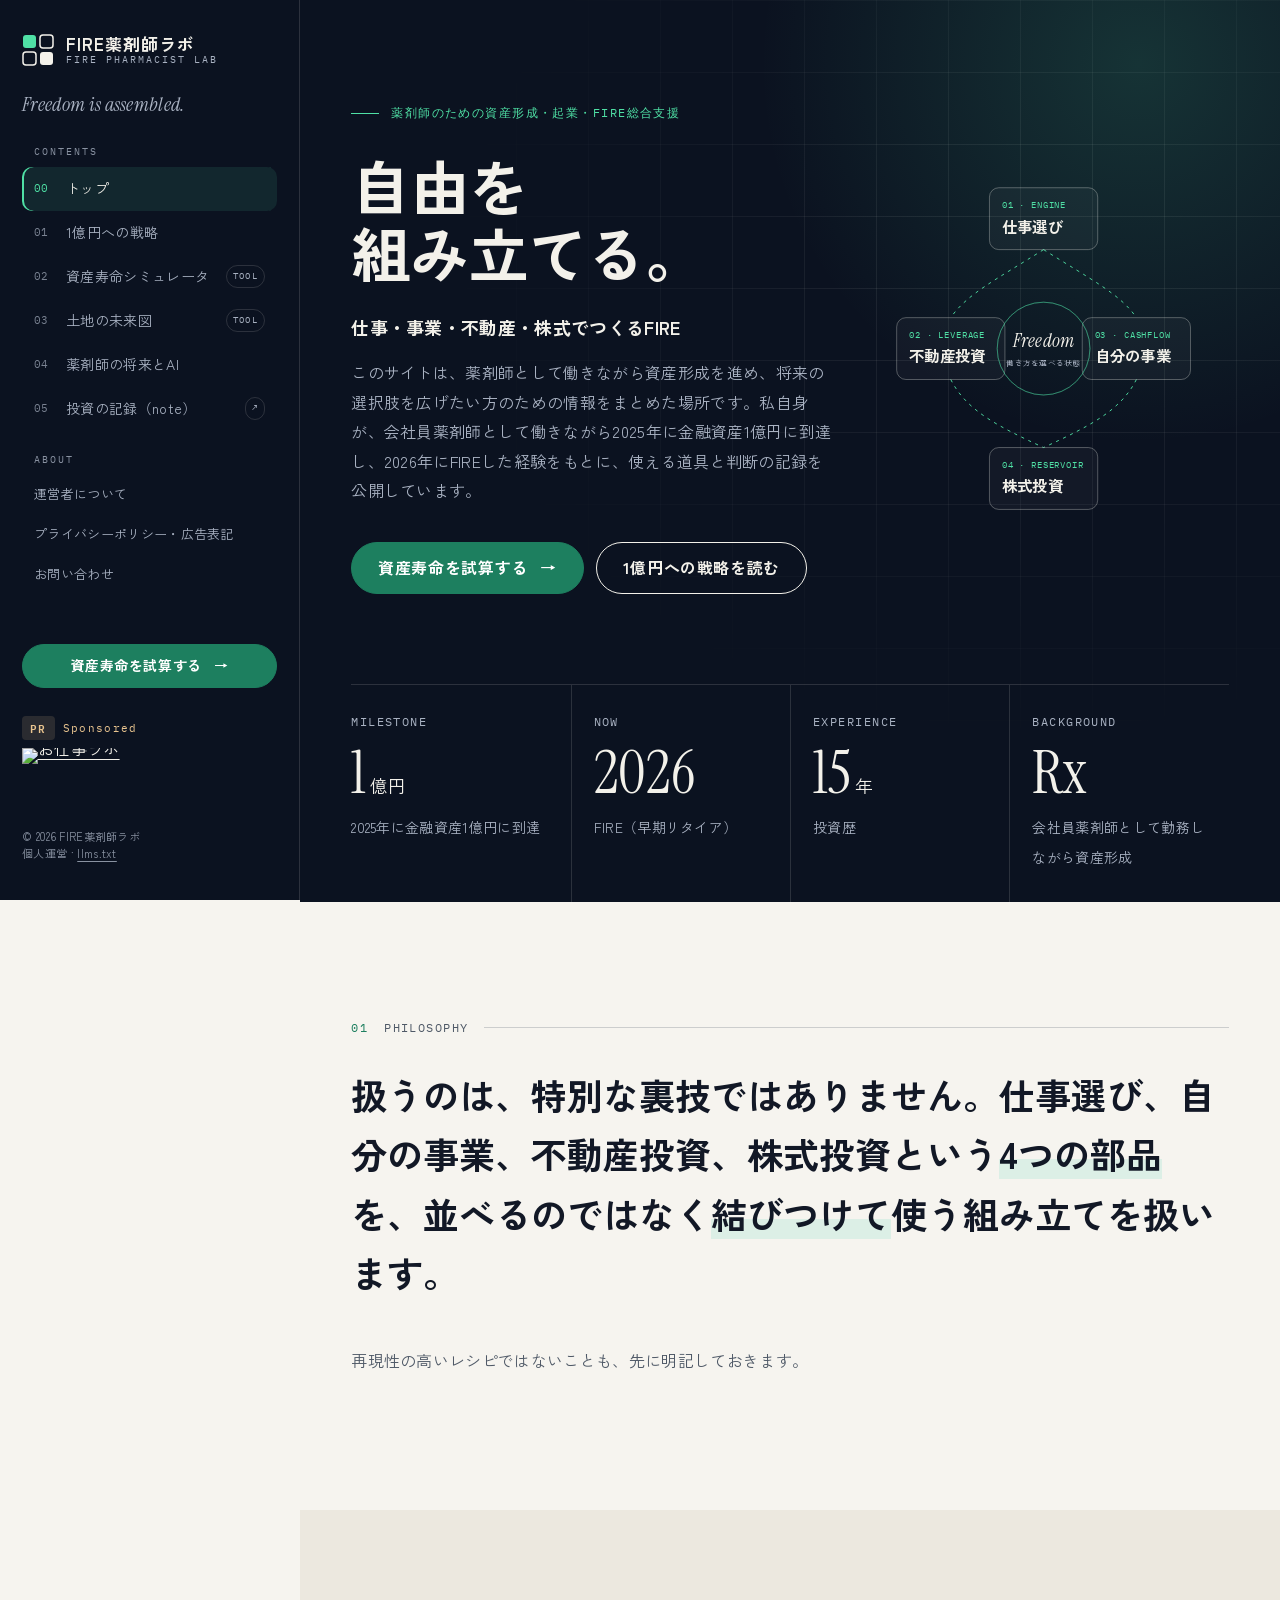
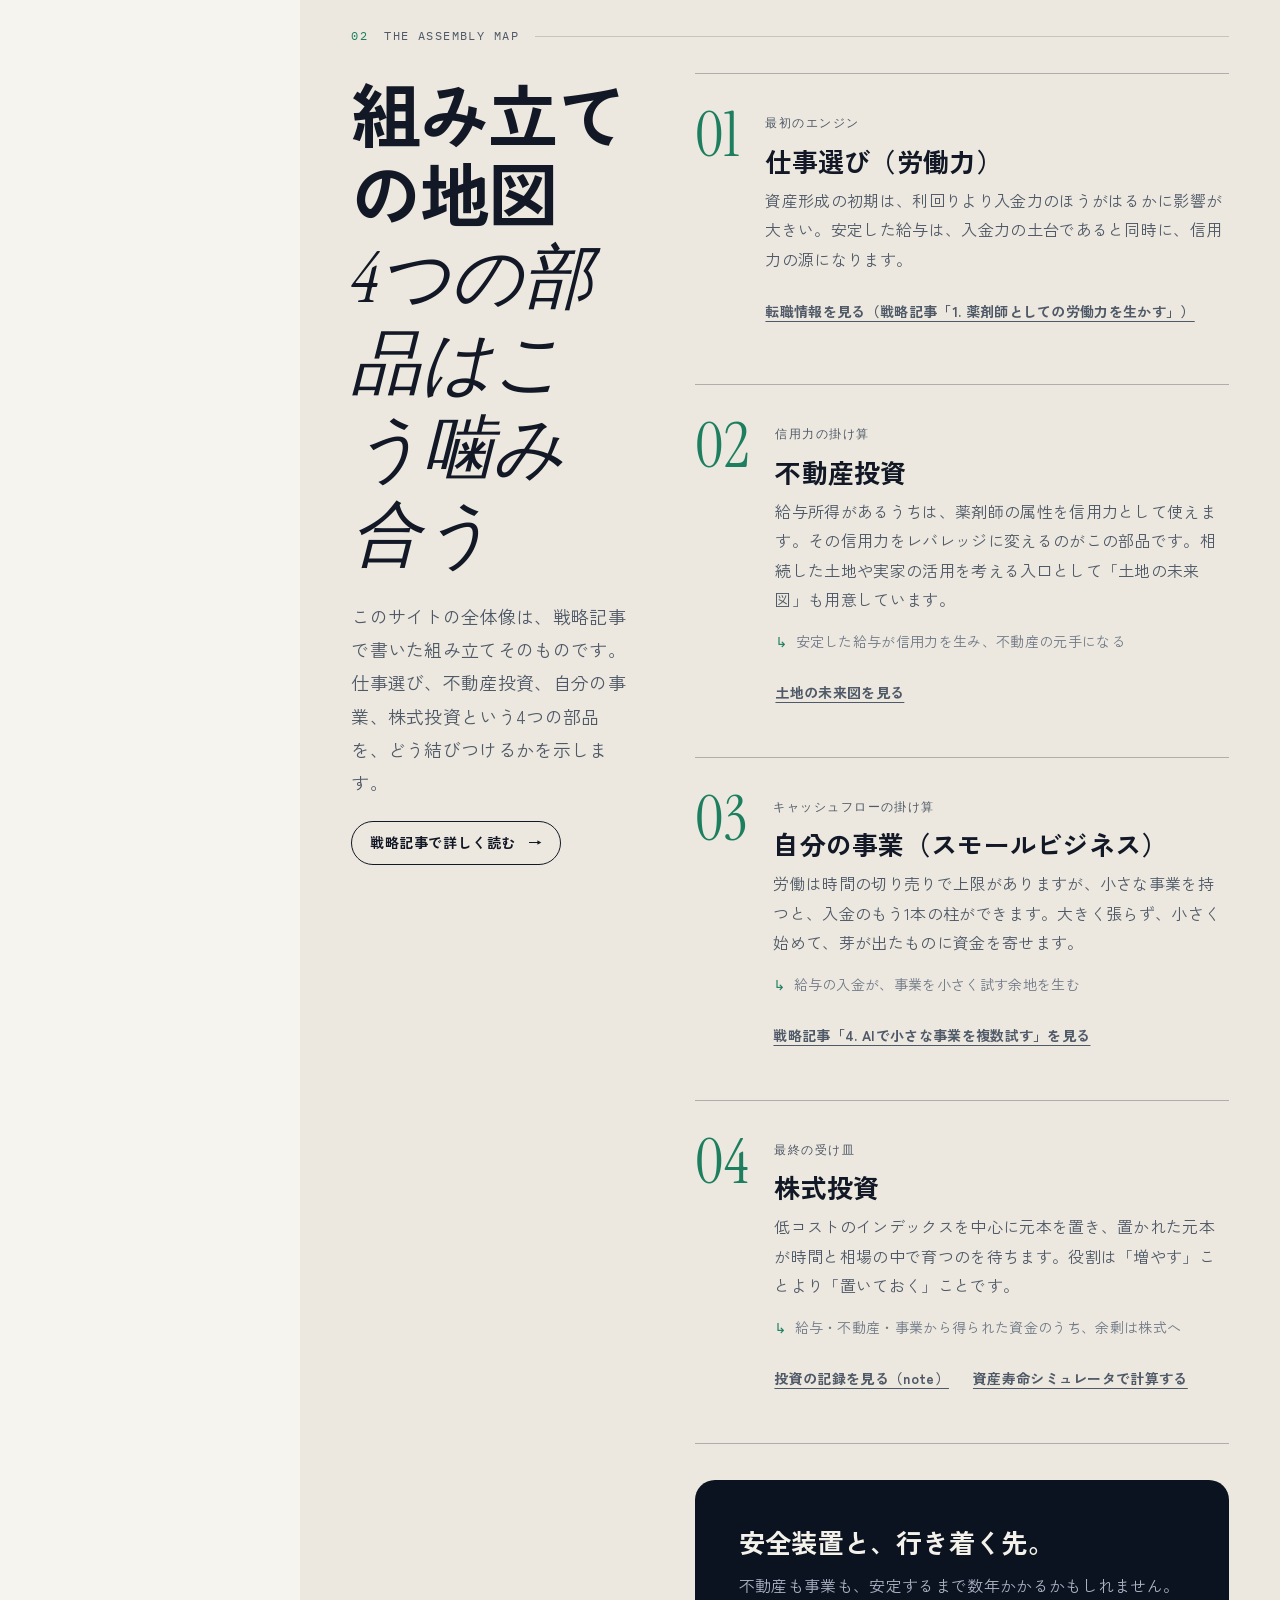
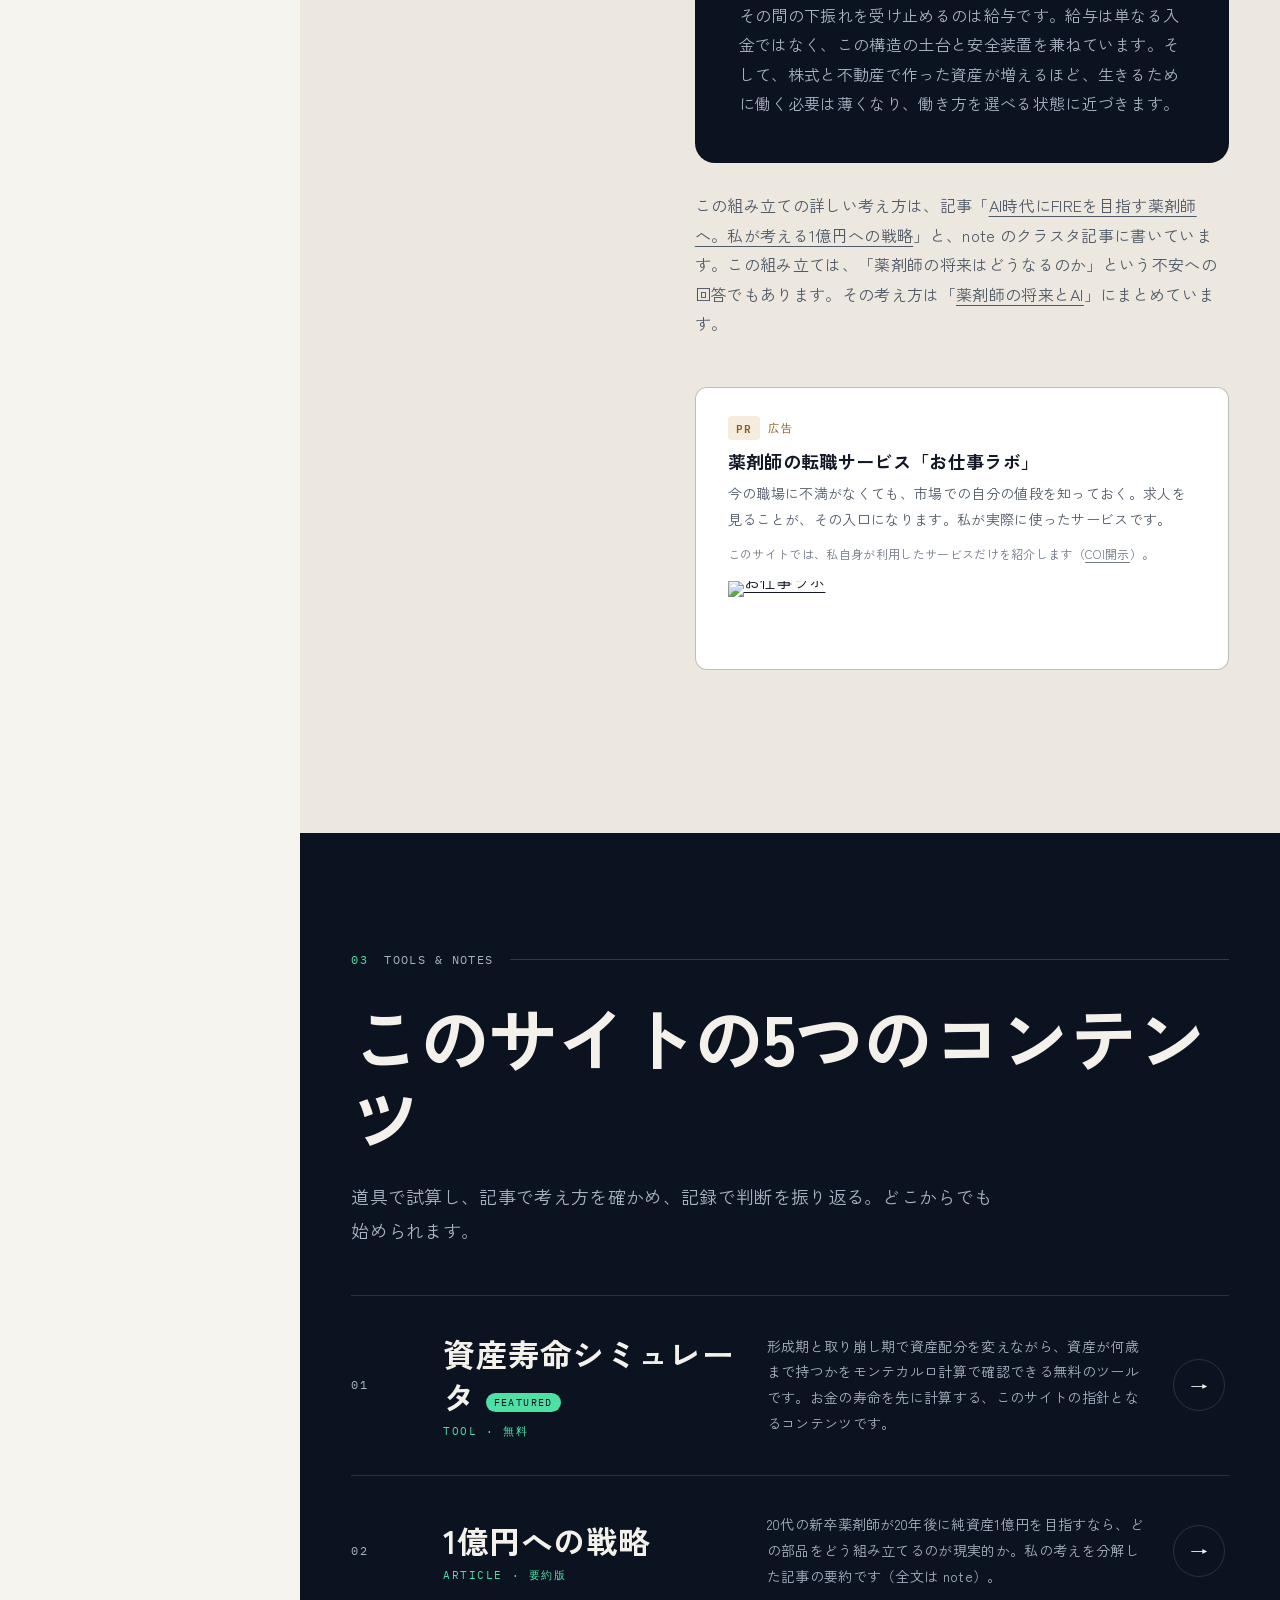
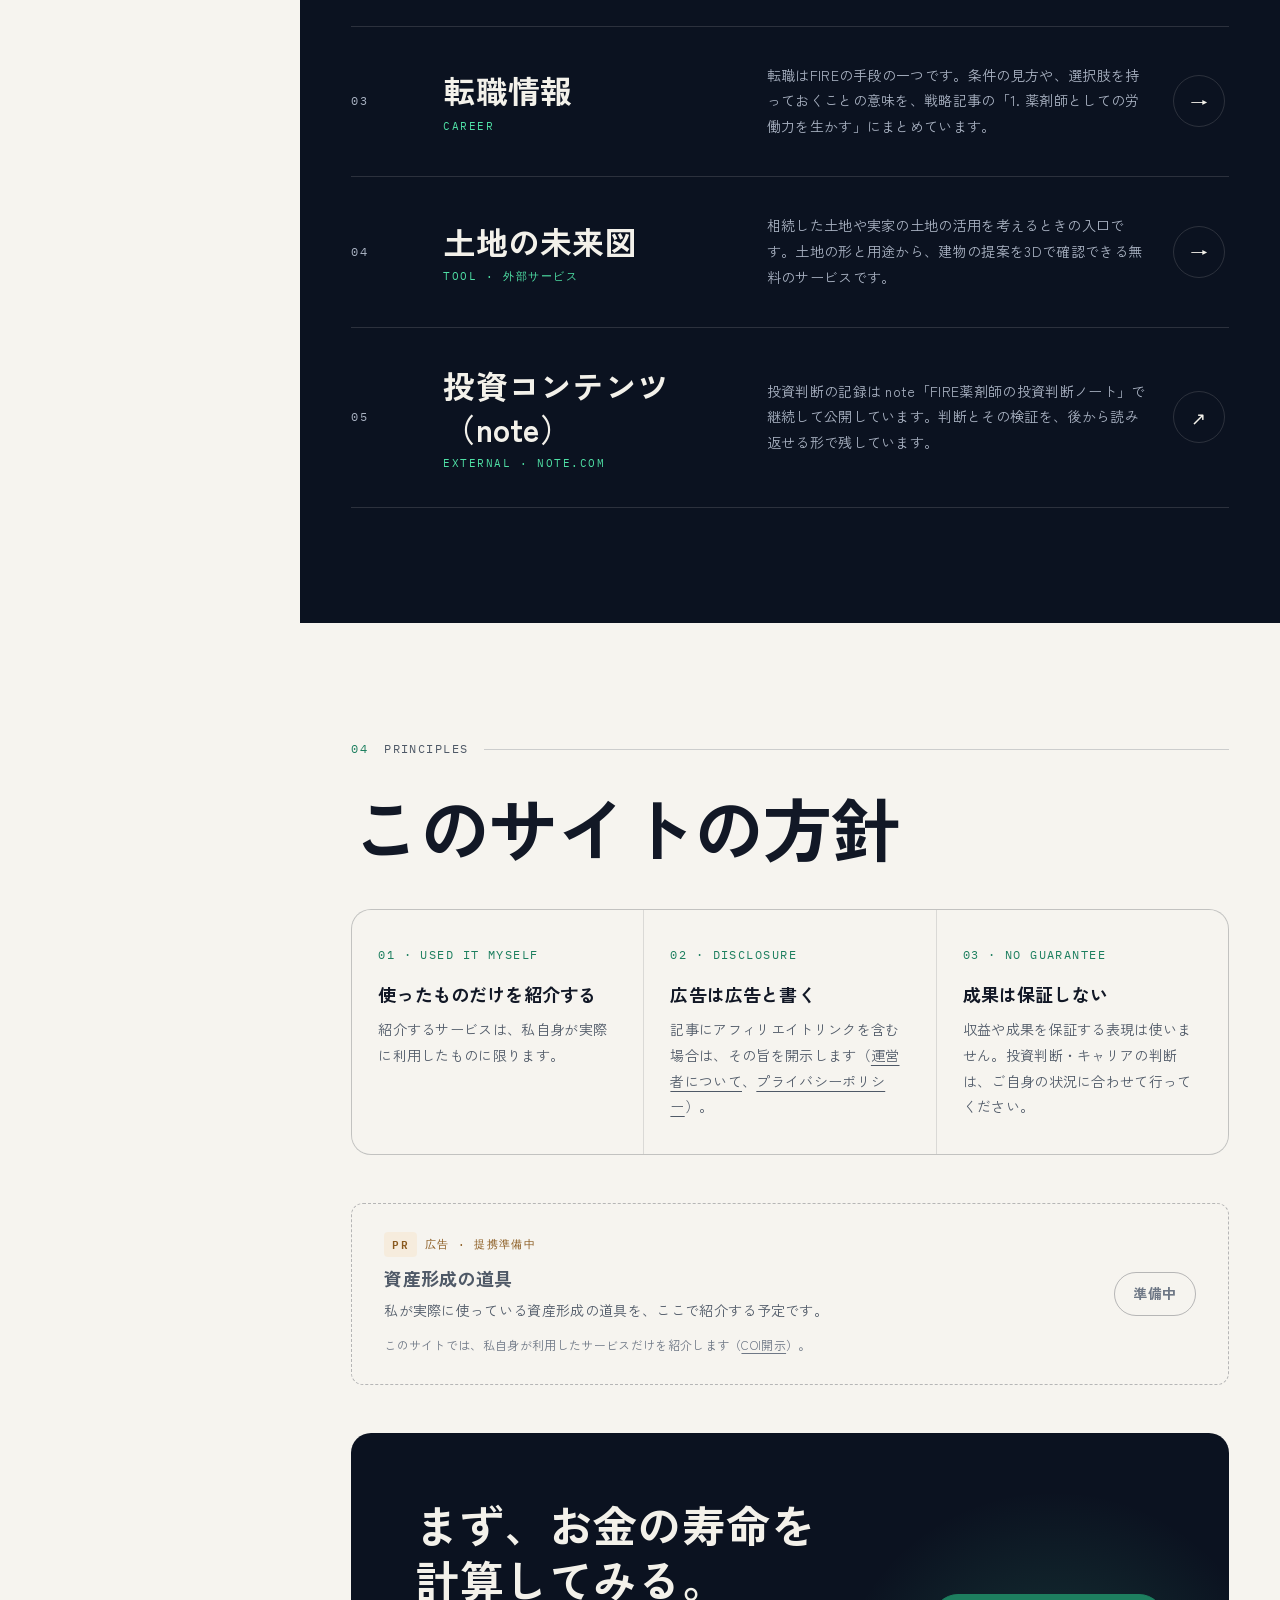
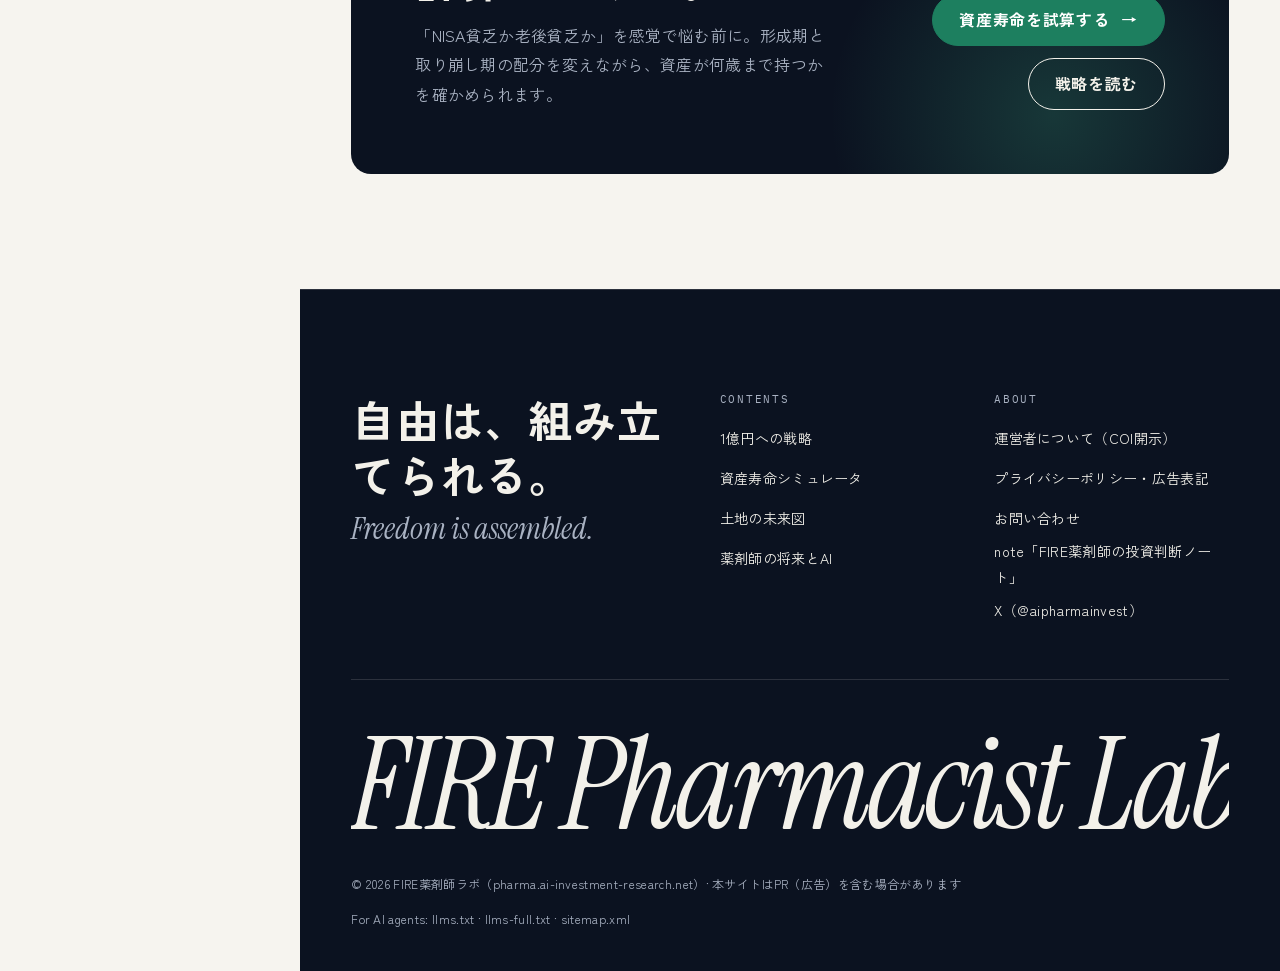
==== commit b5c57d77: "管理画面から文章を修正: トップ（タイトル変更）" ====
--- a/index.html
+++ b/index.html
@@ -78,8 +78,8 @@
         <div class="hero-grid">
           <div>
             <p class="hero-eyebrow mono">薬剤師のための資産形成・起業・FIRE総合支援</p>
-            <h1 id="hero-title"><span class="line"><span>自由は、</span></span><span class="line"><span>組み立てられる。</span></span></h1>
-            <p class="hero-en" lang="en">Freedom is assembled.</p>
+            <h1 id="hero-title"><span class="line"><span>自由を</span></span><span class="line"><span>組み立てる。</span></span></h1>
+            <p class="hero-en" lang="en"></p>
             <p class="hero-sub">仕事・事業・不動産・株式でつくるFIRE</p>
             <p class="hero-lead">このサイトは、薬剤師として働きながら資産形成を進め、将来の選択肢を広げたい方のための情報をまとめた場所です。私自身が、会社員薬剤師として働きながら2025年に金融資産1億円に到達し、2026年にFIREした経験をもとに、使える道具と判断の記録を公開しています。</p>
             <div class="hero-cta">
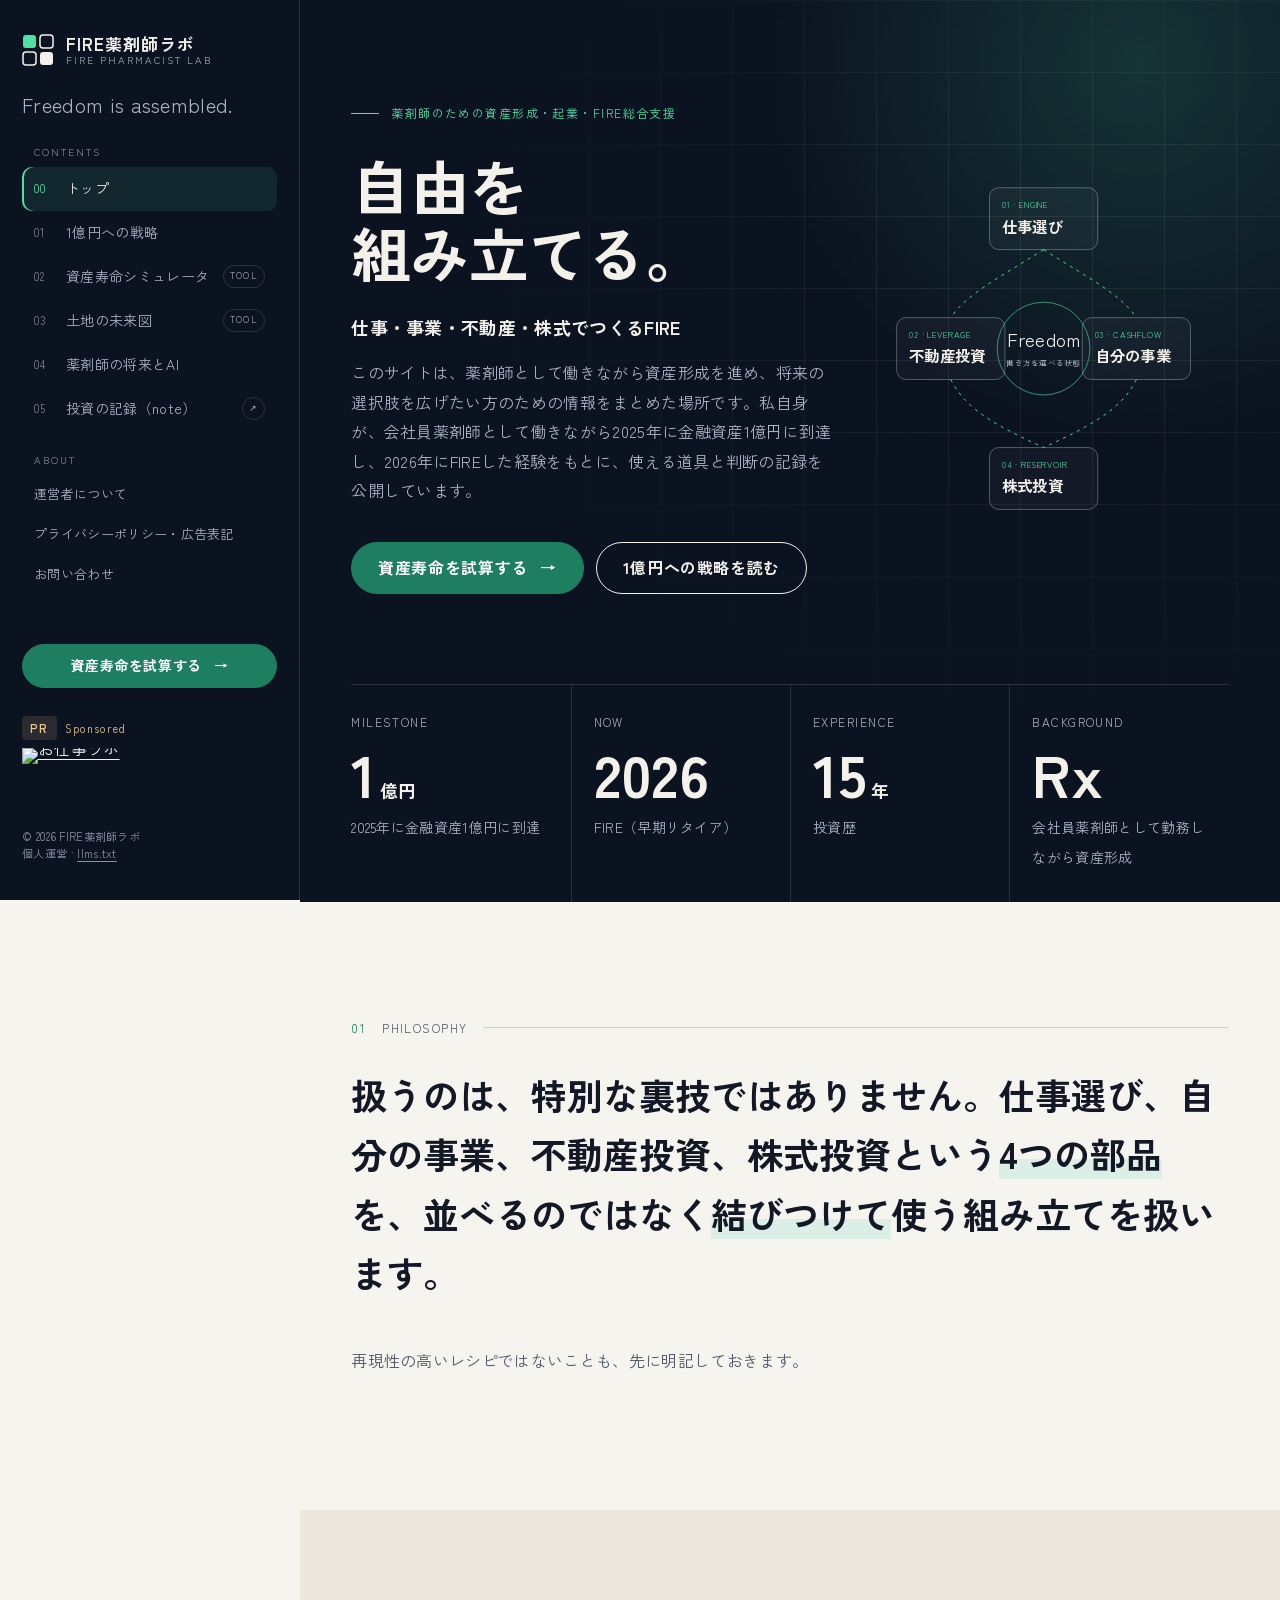
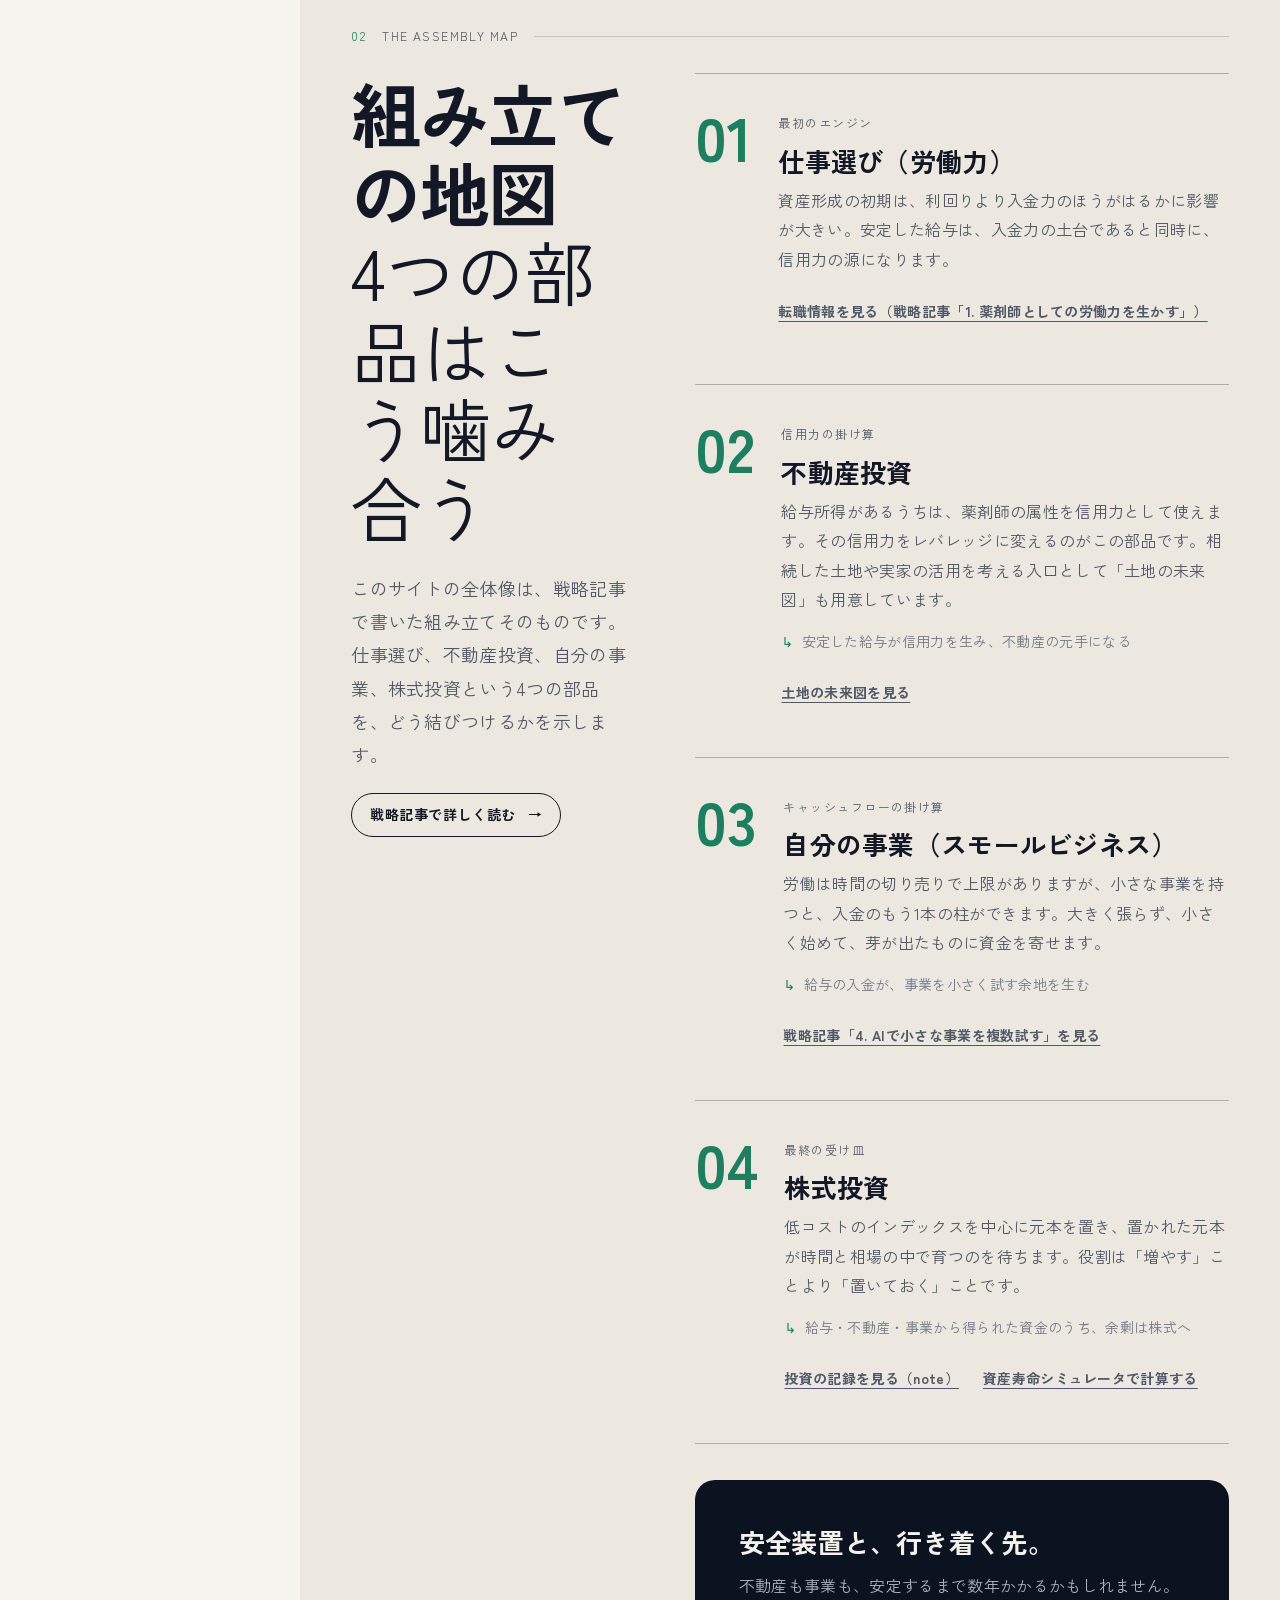
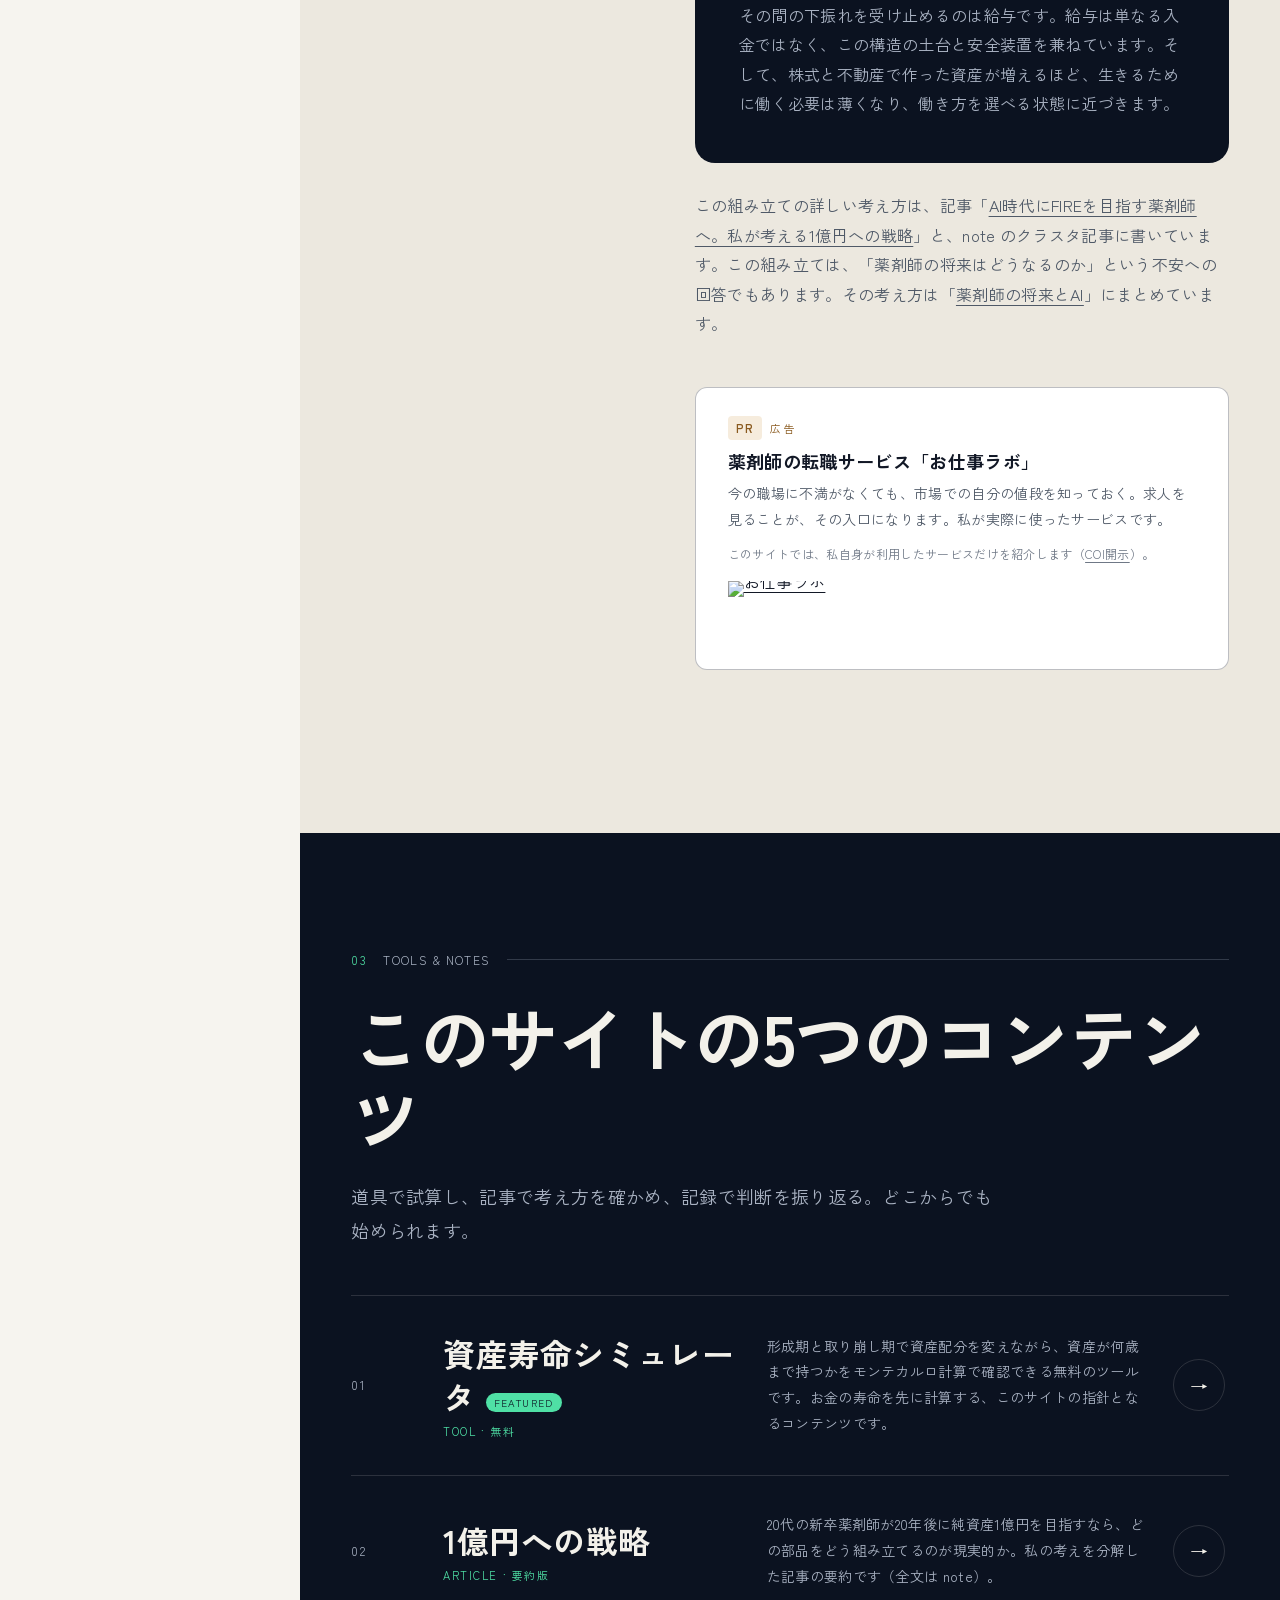
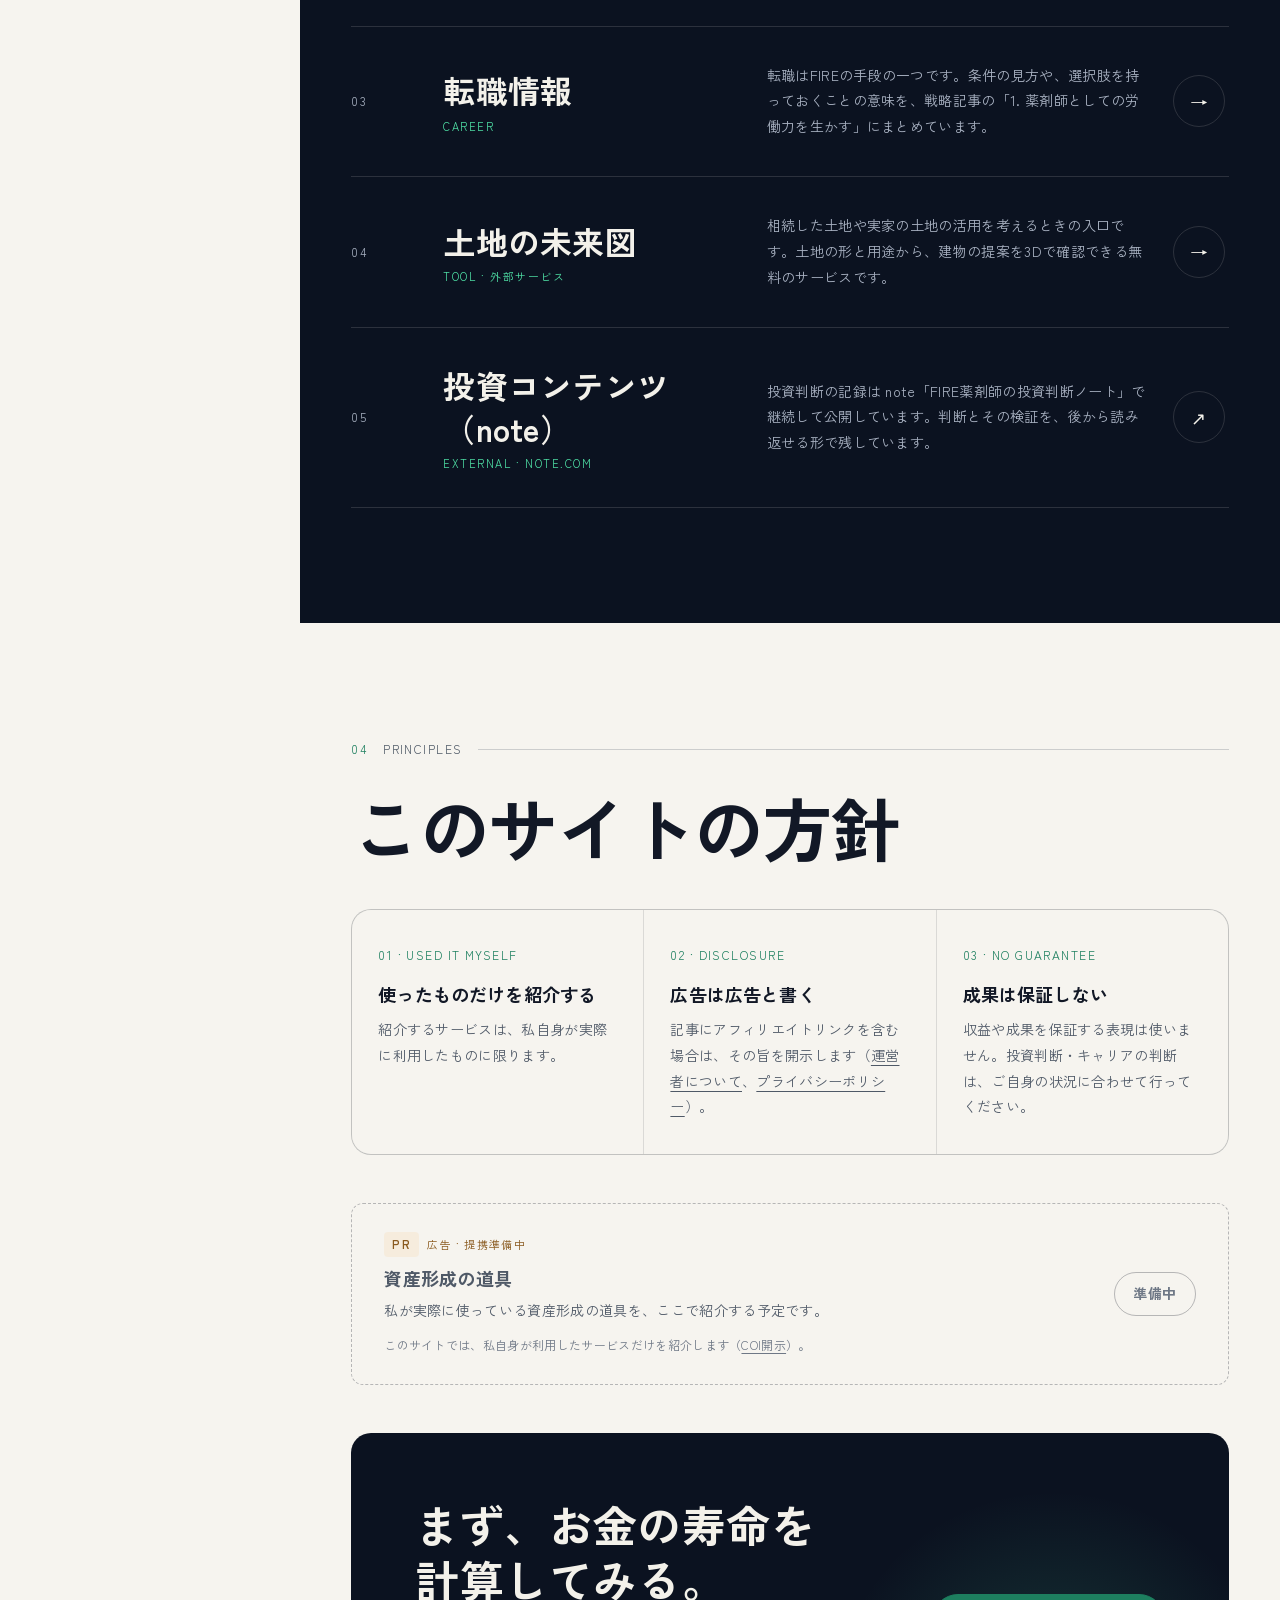
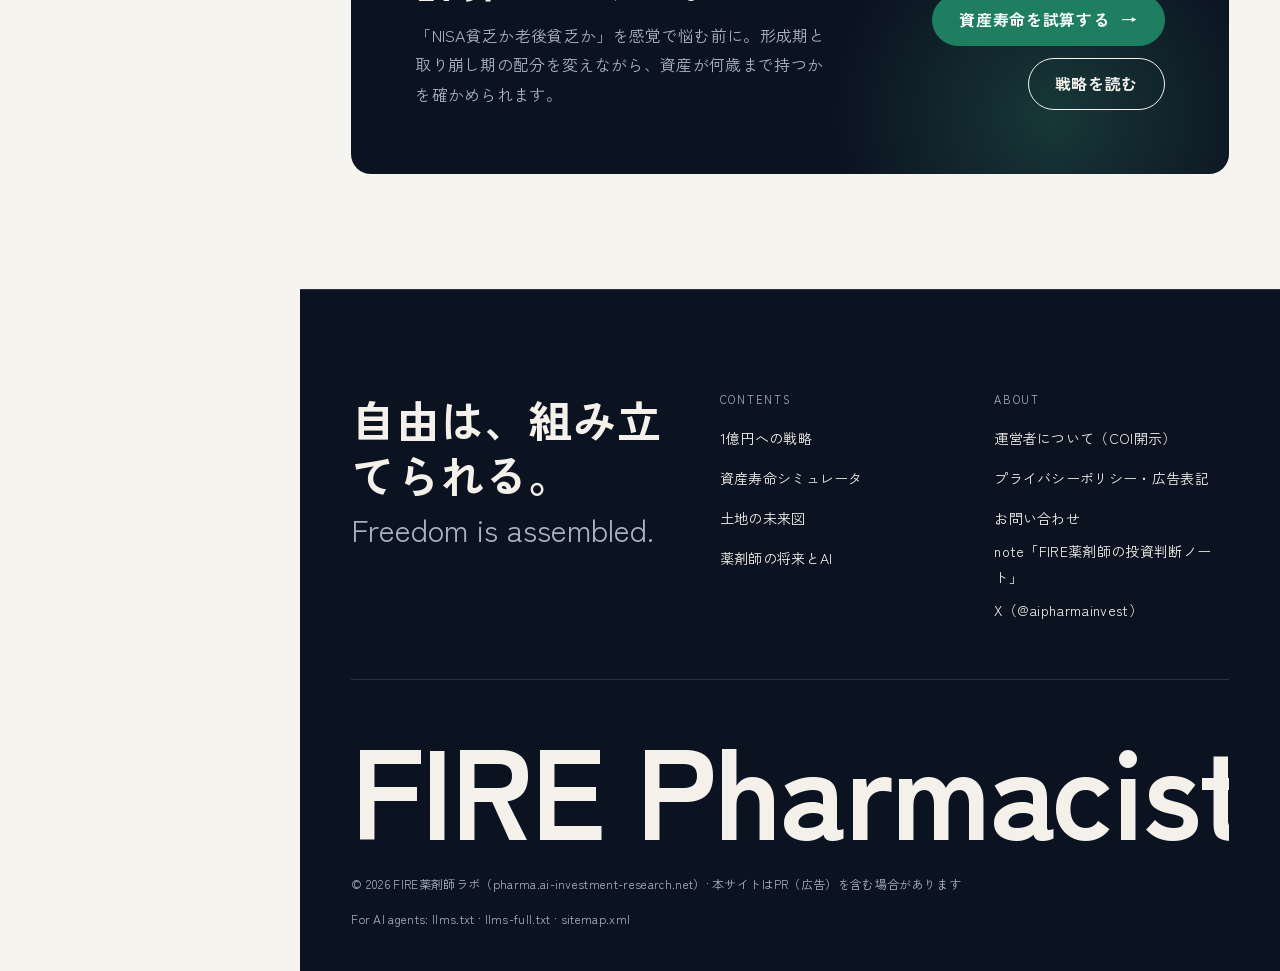
==== commit 792d7c37: "書体を Zen Kaku Gothic New の1種類にそろえ、管理画面で Enter による改行を入れられるようにする - 英字の飾り書体（Instrument Serif）とラベル用の等幅書体（" ====
--- a/index.html
+++ b/index.html
@@ -20,7 +20,7 @@
 <link rel="icon" href="data:image/svg+xml,%3Csvg xmlns='http://www.w3.org/2000/svg' viewBox='0 0 32 32'%3E%3Crect width='32' height='32' rx='7' fill='%230b1220'/%3E%3Crect x='6' y='6' width='9' height='9' rx='2' fill='%234fe0a5'/%3E%3Crect x='17' y='6' width='9' height='9' rx='2' fill='none' stroke='%23f3f1ea' stroke-width='1.3'/%3E%3Crect x='6' y='17' width='9' height='9' rx='2' fill='none' stroke='%23f3f1ea' stroke-width='1.3'/%3E%3Crect x='17' y='17' width='9' height='9' rx='2' fill='%23f3f1ea'/%3E%3C/svg%3E">
 <link rel="preconnect" href="https://fonts.googleapis.com">
 <link rel="preconnect" href="https://fonts.gstatic.com" crossorigin>
-<link rel="stylesheet" href="https://fonts.googleapis.com/css2?family=IBM+Plex+Mono:wght@400;500&family=Instrument+Serif:ital@0;1&family=Zen+Kaku+Gothic+New:wght@400;500;700&display=swap">
+<link rel="stylesheet" href="https://fonts.googleapis.com/css2?family=Zen+Kaku+Gothic+New:wght@400;500;700&display=swap">
 <link rel="stylesheet" href="/style.css">
 <script type="application/ld+json">{"@context":"https://schema.org","@graph":[{"@type":"WebSite","@id":"https://pharma.ai-investment-research.net/#website","url":"https://pharma.ai-investment-research.net/","name":"FIRE薬剤師ラボ","alternateName":"FIRE Pharmacist Lab","description":"薬剤師の資産形成・起業・FIREを支援する情報サイト。組み立ての地図と、資産寿命シミュレータなどの道具をまとめています。","inLanguage":"ja","publisher":{"@id":"https://pharma.ai-investment-research.net/#operator"}},{"@type":"Person","@id":"https://pharma.ai-investment-research.net/#operator","name":"田中","jobTitle":"薬剤師","description":"会社員薬剤師として働きながら資産形成を進め、2025年に金融資産1億円に到達し、2026年にFIRE。投資歴15年。","url":"https://pharma.ai-investment-research.net/about.html","sameAs":["https://note.com/tanaka936","https://x.com/aipharmainvest"]},{"@type":"WebPage","@id":"https://pharma.ai-investment-research.net/#webpage","url":"https://pharma.ai-investment-research.net/","name":"FIRE薬剤師ラボ | 自由は、組み立てられる。仕事・事業・不動産・株式でつくるFIRE","description":"自由は、組み立てられる。仕事・事業・不動産・株式でつくるFIRE。薬剤師が資産形成・起業・FIREを目指すための総合支援サイトです。組み立ての地図と、資産寿命シミュレータなどの道具をまとめています。","isPartOf":{"@id":"https://pharma.ai-investment-research.net/#website"},"about":{"@id":"https://pharma.ai-investment-research.net/#operator"},"inLanguage":"ja","dateModified":"2026-11-27","mainEntity":{"@type":"ItemList","name":"このサイトの5つのコンテンツ","itemListElement":[{"@type":"ListItem","position":1,"name":"資産寿命シミュレータ","url":"https://pharma.ai-investment-research.net/simulator.html"},{"@type":"ListItem","position":2,"name":"1億円への戦略（記事）","url":"https://pharma.ai-investment-research.net/strategy.html"},{"@type":"ListItem","position":3,"name":"転職情報","url":"https://pharma.ai-investment-research.net/strategy.html#work"},{"@type":"ListItem","position":4,"name":"土地の未来図","url":"https://pharma.ai-investment-research.net/land.html"},{"@type":"ListItem","position":5,"name":"投資コンテンツ（note）","url":"https://note.com/tanaka936"}]}}]}</script>
 <script src="/site.js" defer></script>
--- a/style.css
+++ b/style.css
@@ -35,8 +35,10 @@
   --focus: #ffd43d;
 
   --f-sans: "Zen Kaku Gothic New", "Hiragino Kaku Gothic ProN", "Hiragino Sans", "Yu Gothic", YuGothic, Meiryo, system-ui, sans-serif;
-  --f-serif: "Instrument Serif", "Times New Roman", serif;
-  --f-mono: "IBM Plex Mono", ui-monospace, SFMono-Regular, Menlo, monospace;
+  /* 書体は全体で Zen Kaku Gothic New の1種類にそろえる（英字・数字・ラベルも同じ書体）。
+     見出しやラベルの違いは、太さ・大きさ・字間で付ける。 */
+  --f-serif: var(--f-sans);
+  --f-mono: var(--f-sans);
 
   --fs-xs: 12px;
   --fs-sm: 14px;
@@ -117,7 +119,7 @@
 .brand-name { display: flex; flex-direction: column; line-height: 1.15; }
 .brand-name b { font-size: 17px; letter-spacing: .06em; }
 .brand-name small { font-family: var(--f-mono); font-size: 10px; letter-spacing: .2em; color: var(--on-ink-soft); text-transform: uppercase; }
-.side-tagline { font-family: var(--f-serif); font-style: italic; font-size: 20px; line-height: 1.25; color: var(--on-ink-soft); margin: -8px 0 0; }
+.side-tagline { font-family: var(--f-serif); font-style: normal; font-size: 20px; line-height: 1.25; color: var(--on-ink-soft); margin: -8px 0 0; }
 .side-nav h2 { font-family: var(--f-mono); font-size: 10px; letter-spacing: .2em; text-transform: uppercase; color: var(--on-ink-soft); font-weight: 400; margin: 0 0 8px 12px; opacity: .8; }
 .side-nav ul { list-style: none; margin: 0 0 22px; padding: 0; }
 .side-nav li { margin: 0; }
@@ -208,7 +210,7 @@
 .hero h1 { font-size: var(--fs-3xl); line-height: 1.08; letter-spacing: -.02em; margin-bottom: 24px; }
 .hero h1 .line { display: block; overflow: hidden; padding-bottom: .04em; }
 .hero h1 .line > span { display: inline-block; }
-.hero-en { font-family: var(--f-serif); font-style: italic; font-size: clamp(24px, 2vw + 12px, 40px); color: var(--on-ink-soft); margin: 0 0 24px; line-height: 1.2; }
+.hero-en { font-family: var(--f-serif); font-style: normal; font-size: clamp(24px, 2vw + 12px, 40px); color: var(--on-ink-soft); margin: 0 0 24px; line-height: 1.2; }
 .hero-sub { font-size: var(--fs-md); font-weight: 700; margin: 0 0 14px; }
 .hero-lead { color: var(--on-ink-soft); max-width: 36em; margin-bottom: 36px; }
 .hero-cta { display: flex; flex-wrap: wrap; gap: 12px; }
@@ -221,7 +223,7 @@
 .assembly .link { fill: none; stroke: var(--accent-glow); stroke-width: 1.2; stroke-dasharray: 4 6; animation: flow 1.6s linear infinite; }
 .assembly .core circle { fill: none; stroke: rgba(79,224,165,.45); }
 .assembly .core .pulse { animation: pulse 3.2s ease-out infinite; transform-origin: center; transform-box: fill-box; }
-.assembly .core text { fill: var(--on-ink); font-family: var(--f-serif); font-style: italic; }
+.assembly .core text { fill: var(--on-ink); font-family: var(--f-serif); font-style: normal; }
 .assembly .core .ja { font-family: var(--f-sans); font-style: normal; fill: var(--on-ink-soft); }
 .assembly .tile { animation: float 6s ease-in-out infinite; transform-box: fill-box; }
 .assembly .tile:nth-of-type(2) { animation-delay: -1.5s; }
@@ -237,7 +239,7 @@
 @media (min-width: 900px) { .stat { border-bottom: 0; padding-left: 22px; border-left: 1px solid var(--line-ink); } .stat:first-child { border-left: 0; padding-left: 0; } }
 .stat dt { color: var(--on-ink-soft); margin-bottom: 10px; }
 .stat dd { margin: 0; }
-.stat .big { font-family: var(--f-serif); font-size: clamp(42px, 3.4vw + 16px, 68px); line-height: 1; display: block; margin-bottom: 10px; }
+.stat .big { font-family: var(--f-serif); font-weight: 700; font-size: clamp(42px, 3.4vw + 16px, 68px); line-height: 1; display: block; margin-bottom: 10px; }
 .stat .big small { font-family: var(--f-sans); font-size: .3em; margin-left: .2em; }
 .stat .note { font-size: var(--fs-sm); color: var(--on-ink-soft); }
 
@@ -265,7 +267,7 @@
 .section-ink .sec-label .idx { color: var(--accent-glow); }
 .sec-label::after { content: ""; flex: 1; height: 1px; background: currentColor; opacity: .25; }
 .sec-title { font-size: var(--fs-2xl); line-height: 1.12; letter-spacing: -.02em; margin-bottom: 26px; }
-.sec-title .serif { font-style: italic; }
+.sec-title .serif { font-style: normal; }
 .sec-intro { font-size: var(--fs-md); color: var(--text-soft); max-width: 36em; }
 .section-ink .sec-intro { color: var(--on-ink-soft); }
 .statement { font-size: clamp(22px, 1.8vw + 13px, 38px); line-height: 1.65; font-weight: 700; letter-spacing: 0; max-width: 26em; }
@@ -278,7 +280,7 @@
 .map-list { list-style: none; margin: 0; padding: 0; }
 .map-item { margin: 0; padding: 34px 0; border-top: 1px solid var(--line-strong); display: grid; grid-template-columns: auto 1fr; gap: 8px 26px; }
 .map-item:last-child { border-bottom: 1px solid var(--line-strong); }
-.map-item .n { font-family: var(--f-serif); font-size: clamp(48px, 3.4vw + 18px, 80px); line-height: .9; color: var(--accent); grid-row: span 6; align-self: start; }
+.map-item .n { font-family: var(--f-serif); font-weight: 700; font-size: clamp(48px, 3.4vw + 18px, 80px); line-height: .9; color: var(--accent); grid-row: span 6; align-self: start; }
 .map-item .role { color: var(--text-soft); margin: 4px 0 0; }
 .map-item h3 { font-size: var(--fs-lg); margin: 0; }
 .map-item p { margin: 0; color: var(--text-soft); }
@@ -395,7 +397,7 @@
 .prose { max-width: 720px; font-size: 17px; line-height: 2; }
 .prose > h2 { font-size: var(--fs-lg); margin: 2.6em 0 .9em; padding-top: 1.2em; border-top: 1px solid var(--line-strong); display: flex; gap: 14px; align-items: baseline; }
 .prose > h2:first-child { margin-top: 0; }
-.prose > h2 .no { font-family: var(--f-serif); font-weight: 400; font-size: 1.5em; color: var(--accent); line-height: 1; }
+.prose > h2 .no { font-family: var(--f-serif); font-weight: 700; font-size: 1.5em; color: var(--accent); line-height: 1; }
 .prose > h3 { font-size: var(--fs-md); margin: 2em 0 .6em; }
 .prose a:not(.btn) { color: var(--navy); text-decoration: underline; }
 .prose a:not(.btn):hover { color: var(--accent); }
@@ -465,13 +467,13 @@
 .footer-top { display: grid; gap: 40px; padding-bottom: 48px; border-bottom: 1px solid var(--line-ink); }
 @media (min-width: 900px) { .footer-top { grid-template-columns: 1.4fr 1fr 1fr; } }
 .footer-claim { font-size: var(--fs-xl); line-height: 1.25; color: var(--on-ink); font-weight: 700; margin: 0; }
-.footer-claim .serif { font-style: italic; color: var(--on-ink-soft); display: block; font-size: .7em; margin-top: 8px; }
+.footer-claim .serif { font-style: normal; color: var(--on-ink-soft); display: block; font-size: .7em; margin-top: 8px; }
 .site-footer h2 { font-family: var(--f-mono); font-size: 11px; letter-spacing: .16em; text-transform: uppercase; color: var(--on-ink-soft); font-weight: 400; margin-bottom: 12px; }
 .site-footer ul { list-style: none; margin: 0; padding: 0; }
 .site-footer li { margin: 0; }
 .site-footer a { color: var(--on-ink); text-decoration: none; display: inline-flex; align-items: center; min-height: 40px; }
 .site-footer a:hover { color: var(--accent-glow); }
-.footer-word { font-family: var(--f-serif); font-style: italic; color: var(--on-ink); font-size: clamp(52px, 10vw, 168px); line-height: .95; letter-spacing: -.03em; margin: 44px 0 28px; white-space: nowrap; overflow: hidden; }
+.footer-word { font-family: var(--f-serif); font-style: normal; font-weight: 700; color: var(--on-ink); font-size: clamp(52px, 10vw, 168px); line-height: .95; letter-spacing: -.02em; margin: 44px 0 28px; white-space: nowrap; overflow: hidden; }
 .footer-bottom { display: flex; flex-wrap: wrap; justify-content: space-between; gap: 8px 24px; font-size: var(--fs-xs); }
 .footer-bottom a { min-height: 32px; color: var(--on-ink-soft); }
 
@@ -488,7 +490,7 @@
 
 /* ---------- 404 ---------- */
 .not-found { min-height: 70vh; display: grid; place-items: center; text-align: center; background: var(--ink); color: var(--on-ink); padding: 80px 0; }
-.not-found .big { font-family: var(--f-serif); font-style: italic; font-size: clamp(96px, 18vw, 220px); line-height: 1; margin: 0 0 12px; }
+.not-found .big { font-family: var(--f-serif); font-style: normal; font-weight: 700; font-size: clamp(96px, 18vw, 220px); line-height: 1; margin: 0 0 12px; }
 
 @media print {
   .sidebar, .topbar, .rail, .ad, .anchor-ad, .site-footer, .toc-inline { display: none !important; }
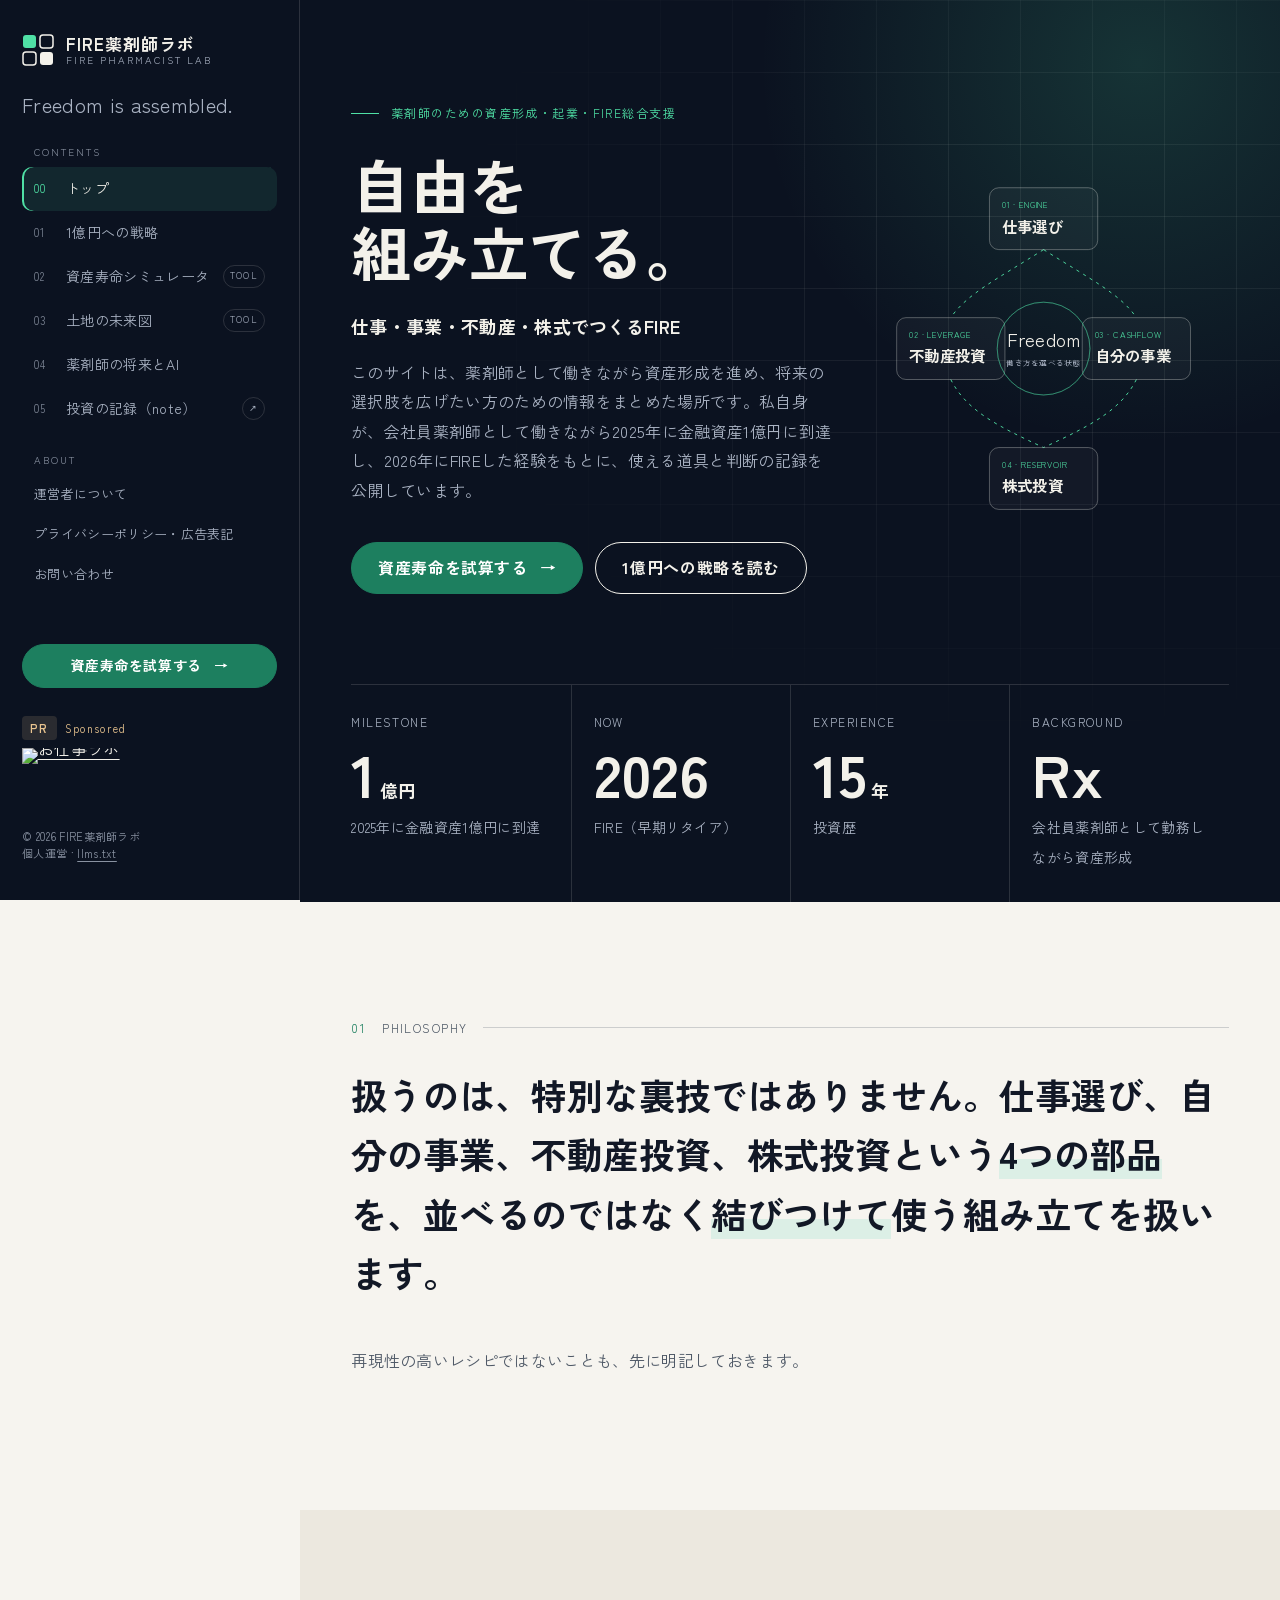
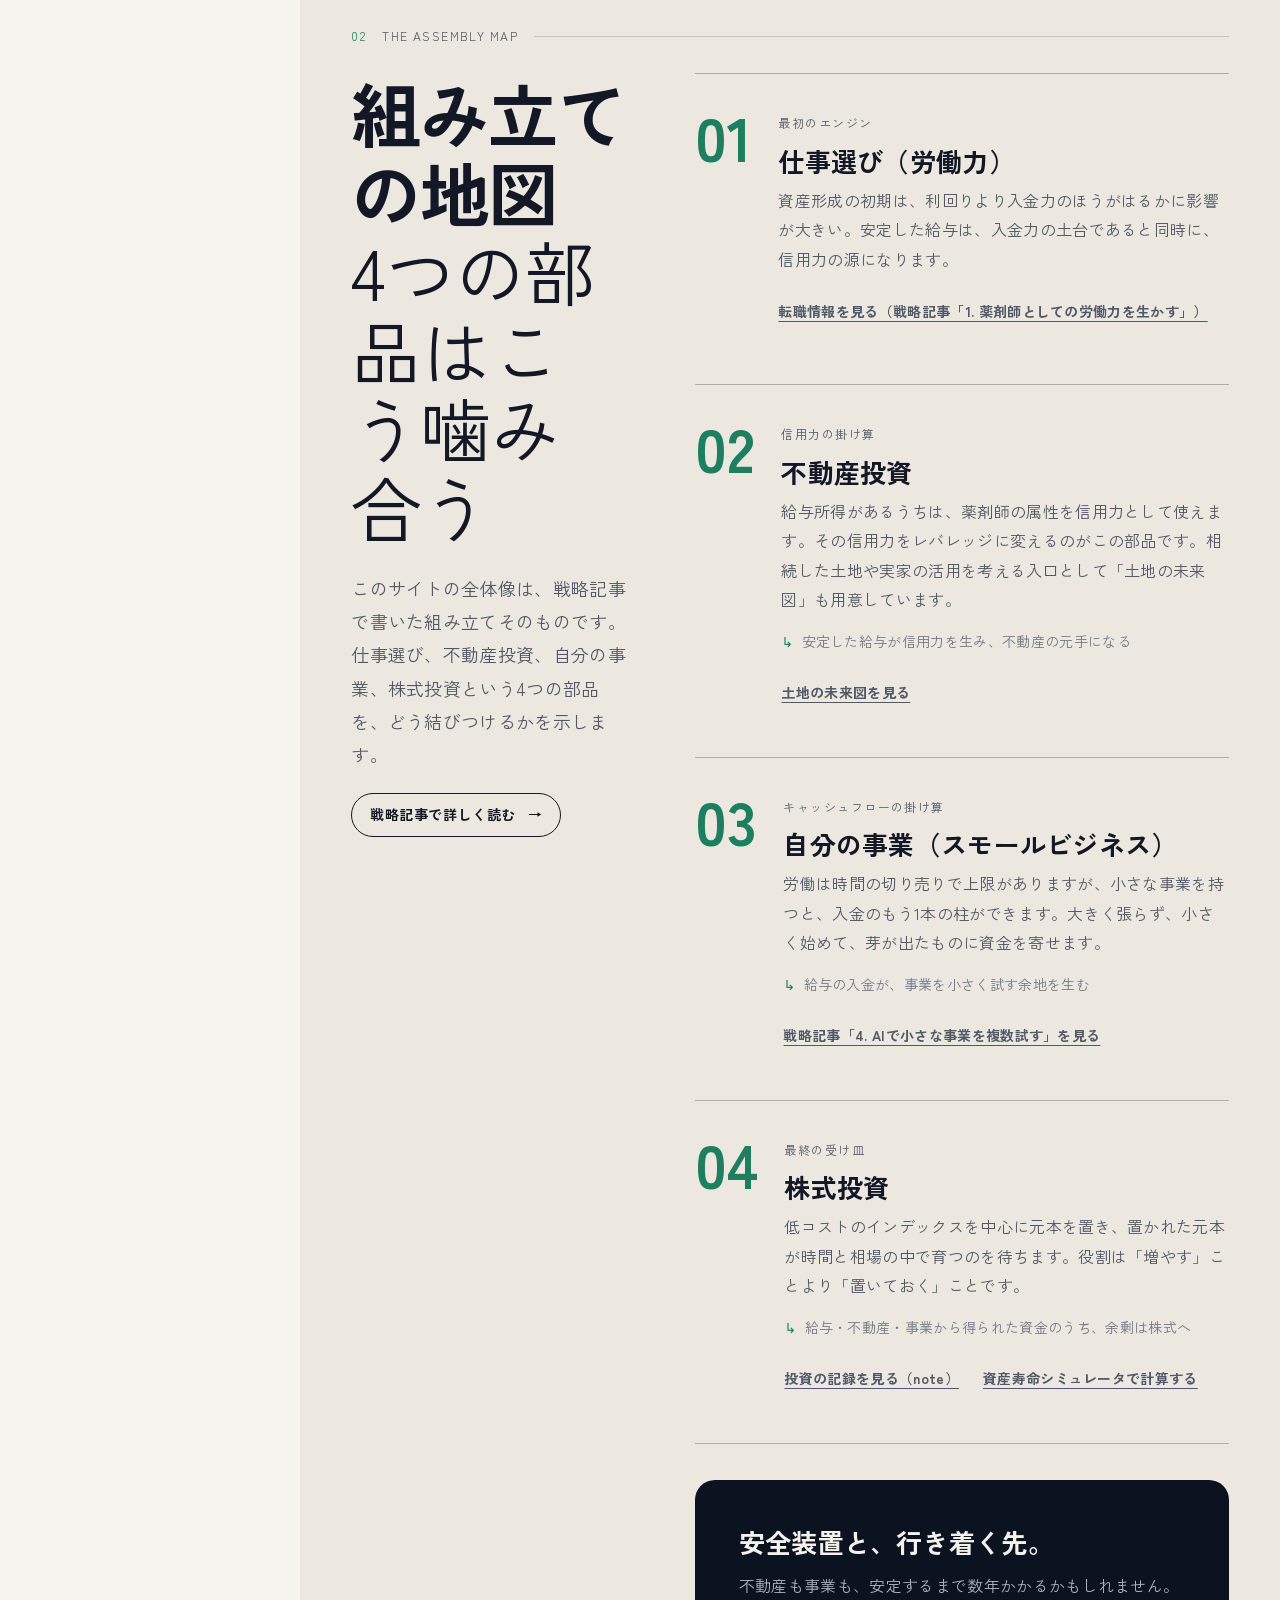
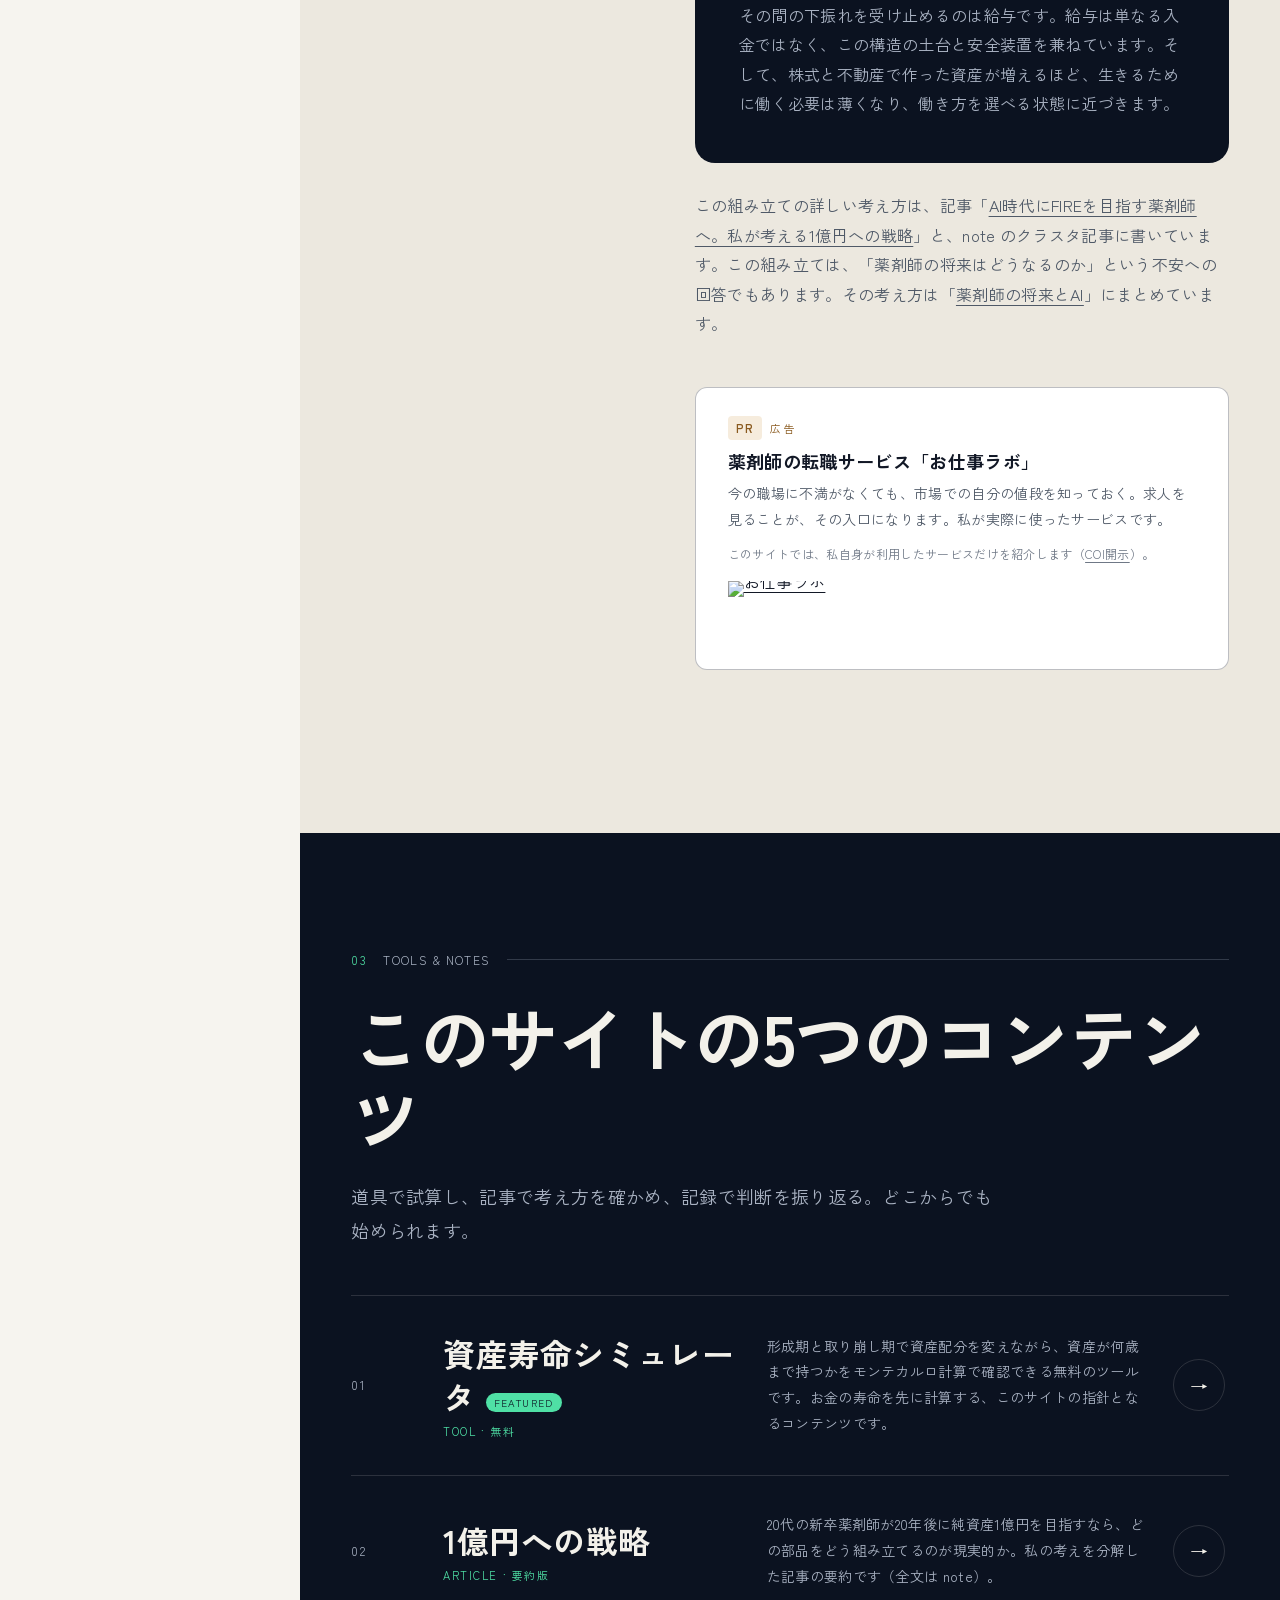
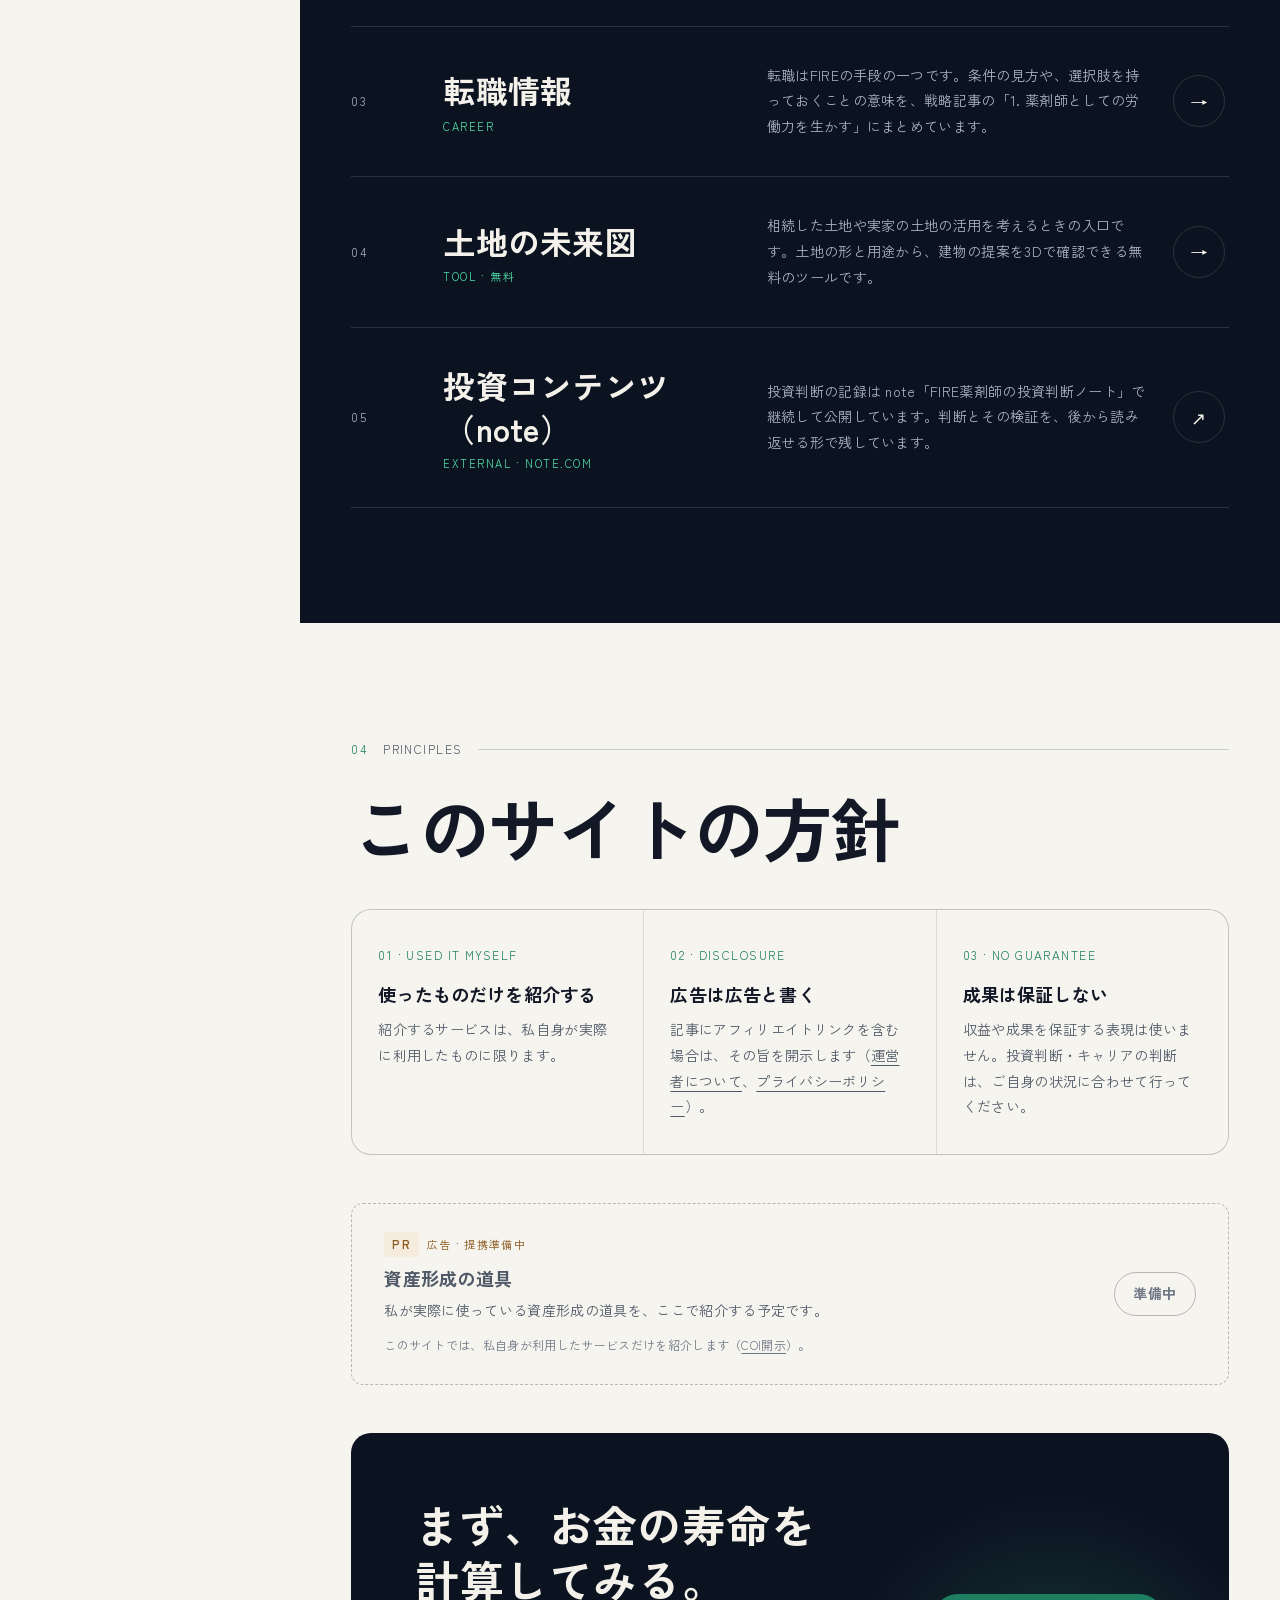
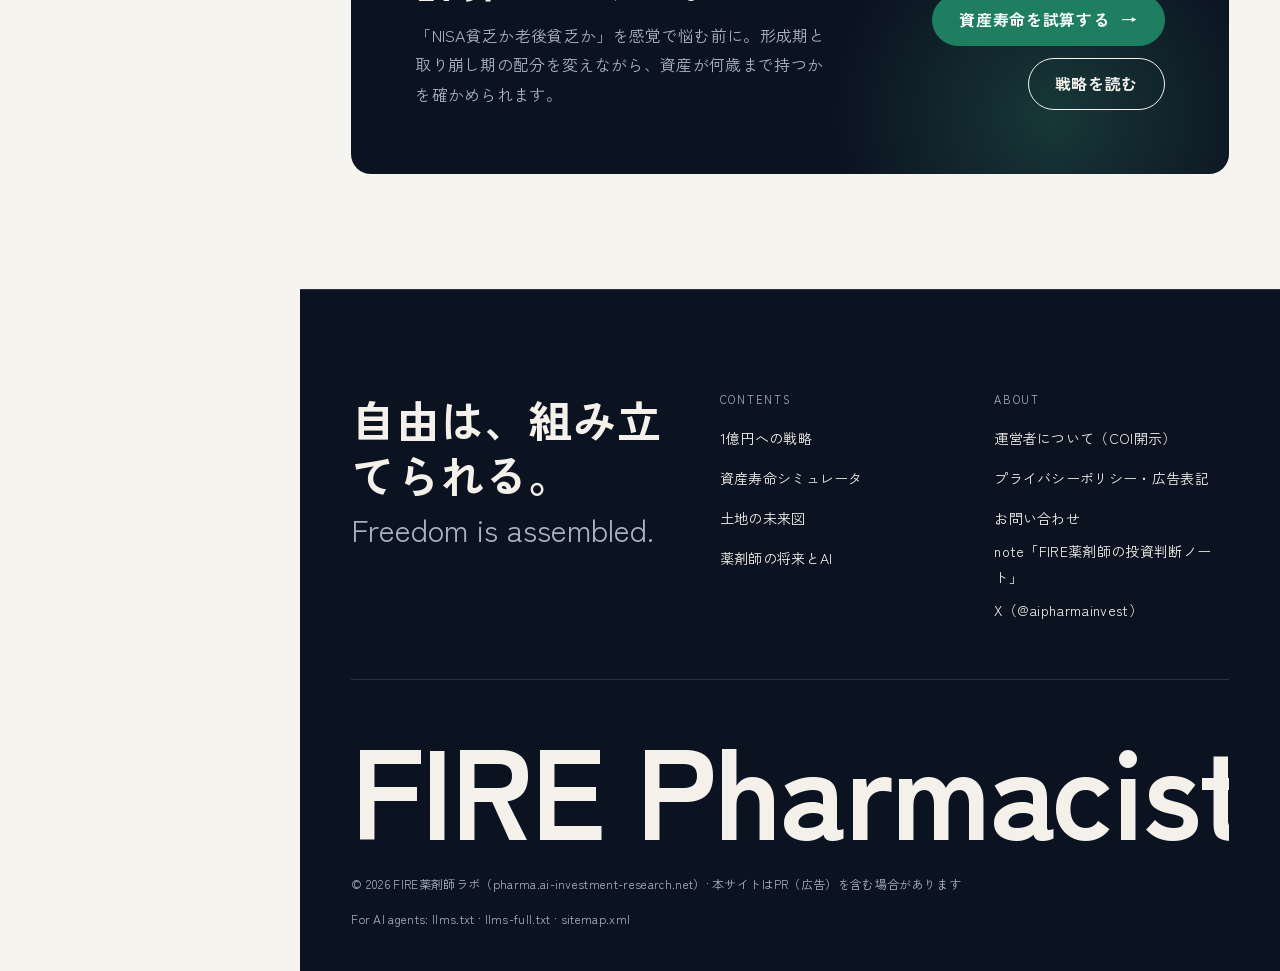
==== commit 059d3b30: "土地の未来図を「外部サービス」ではなく、このサイトのツールとして表示する Co-Authored-By: Claude Opus 5.5 <noreply@anthropic.com>" ====
--- a/index.html
+++ b/index.html
@@ -187,7 +187,7 @@
           <li><a class="index-row" href="/simulator.html"><span class="no mono">01</span><h3>資産寿命シミュレータ<span class="badge">Featured</span><small>Tool · 無料</small></h3><p>形成期と取り崩し期で資産配分を変えながら、資産が何歳まで持つかをモンテカルロ計算で確認できる無料のツールです。お金の寿命を先に計算する、このサイトの指針となるコンテンツです。</p><span class="go" aria-hidden="true">→</span></a></li>
           <li><a class="index-row" href="/strategy.html"><span class="no mono">02</span><h3>1億円への戦略<small>Article · 要約版</small></h3><p>20代の新卒薬剤師が20年後に純資産1億円を目指すなら、どの部品をどう組み立てるのが現実的か。私の考えを分解した記事の要約です（全文は note）。</p><span class="go" aria-hidden="true">→</span></a></li>
           <li><a class="index-row" href="/strategy.html#work"><span class="no mono">03</span><h3>転職情報<small>Career</small></h3><p>転職はFIREの手段の一つです。条件の見方や、選択肢を持っておくことの意味を、戦略記事の「1. 薬剤師としての労働力を生かす」にまとめています。</p><span class="go" aria-hidden="true">→</span></a></li>
-          <li><a class="index-row" href="/land.html"><span class="no mono">04</span><h3>土地の未来図<small>Tool · 外部サービス</small></h3><p>相続した土地や実家の土地の活用を考えるときの入口です。土地の形と用途から、建物の提案を3Dで確認できる無料のサービスです。</p><span class="go" aria-hidden="true">→</span></a></li>
+          <li><a class="index-row" href="/land.html"><span class="no mono">04</span><h3>土地の未来図<small>Tool · 無料</small></h3><p>相続した土地や実家の土地の活用を考えるときの入口です。土地の形と用途から、建物の提案を3Dで確認できる無料のツールです。</p><span class="go" aria-hidden="true">→</span></a></li>
           <li><a class="index-row" href="https://note.com/tanaka936" rel="noopener"><span class="no mono">05</span><h3>投資コンテンツ（note）<small>External · note.com</small></h3><p>投資判断の記録は note「FIRE薬剤師の投資判断ノート」で継続して公開しています。判断とその検証を、後から読み返せる形で残しています。</p><span class="go" aria-hidden="true">↗</span></a></li>
         </ul>
       </div>
--- a/style.css
+++ b/style.css
@@ -209,7 +209,11 @@
 .hero-eyebrow::before { content: ""; width: 28px; height: 1px; background: currentColor; }
 .hero h1 { font-size: var(--fs-3xl); line-height: 1.08; letter-spacing: -.02em; margin-bottom: 24px; }
 .hero h1 .line { display: block; overflow: hidden; padding-bottom: .04em; }
-.hero h1 .line > span { display: inline-block; }
+.hero h1 .line > span { display: inline-block; white-space: nowrap; word-break: keep-all; }
+/* 見出しは1行ごとに改行しない（「組み立て／る。」のように途中で折れないように）。
+   その代わり、文字の大きさを本文の列の幅に合わせて縮める（1行7文字分が入る大きさまで）。 */
+.hero-grid > div:first-child { container-type: inline-size; min-width: 0; }
+@supports (font-size: 1cqi) { .hero h1 { font-size: min(var(--fs-3xl), 14cqi); } }
 .hero-en { font-family: var(--f-serif); font-style: normal; font-size: clamp(24px, 2vw + 12px, 40px); color: var(--on-ink-soft); margin: 0 0 24px; line-height: 1.2; }
 .hero-sub { font-size: var(--fs-md); font-weight: 700; margin: 0 0 14px; }
 .hero-lead { color: var(--on-ink-soft); max-width: 36em; margin-bottom: 36px; }
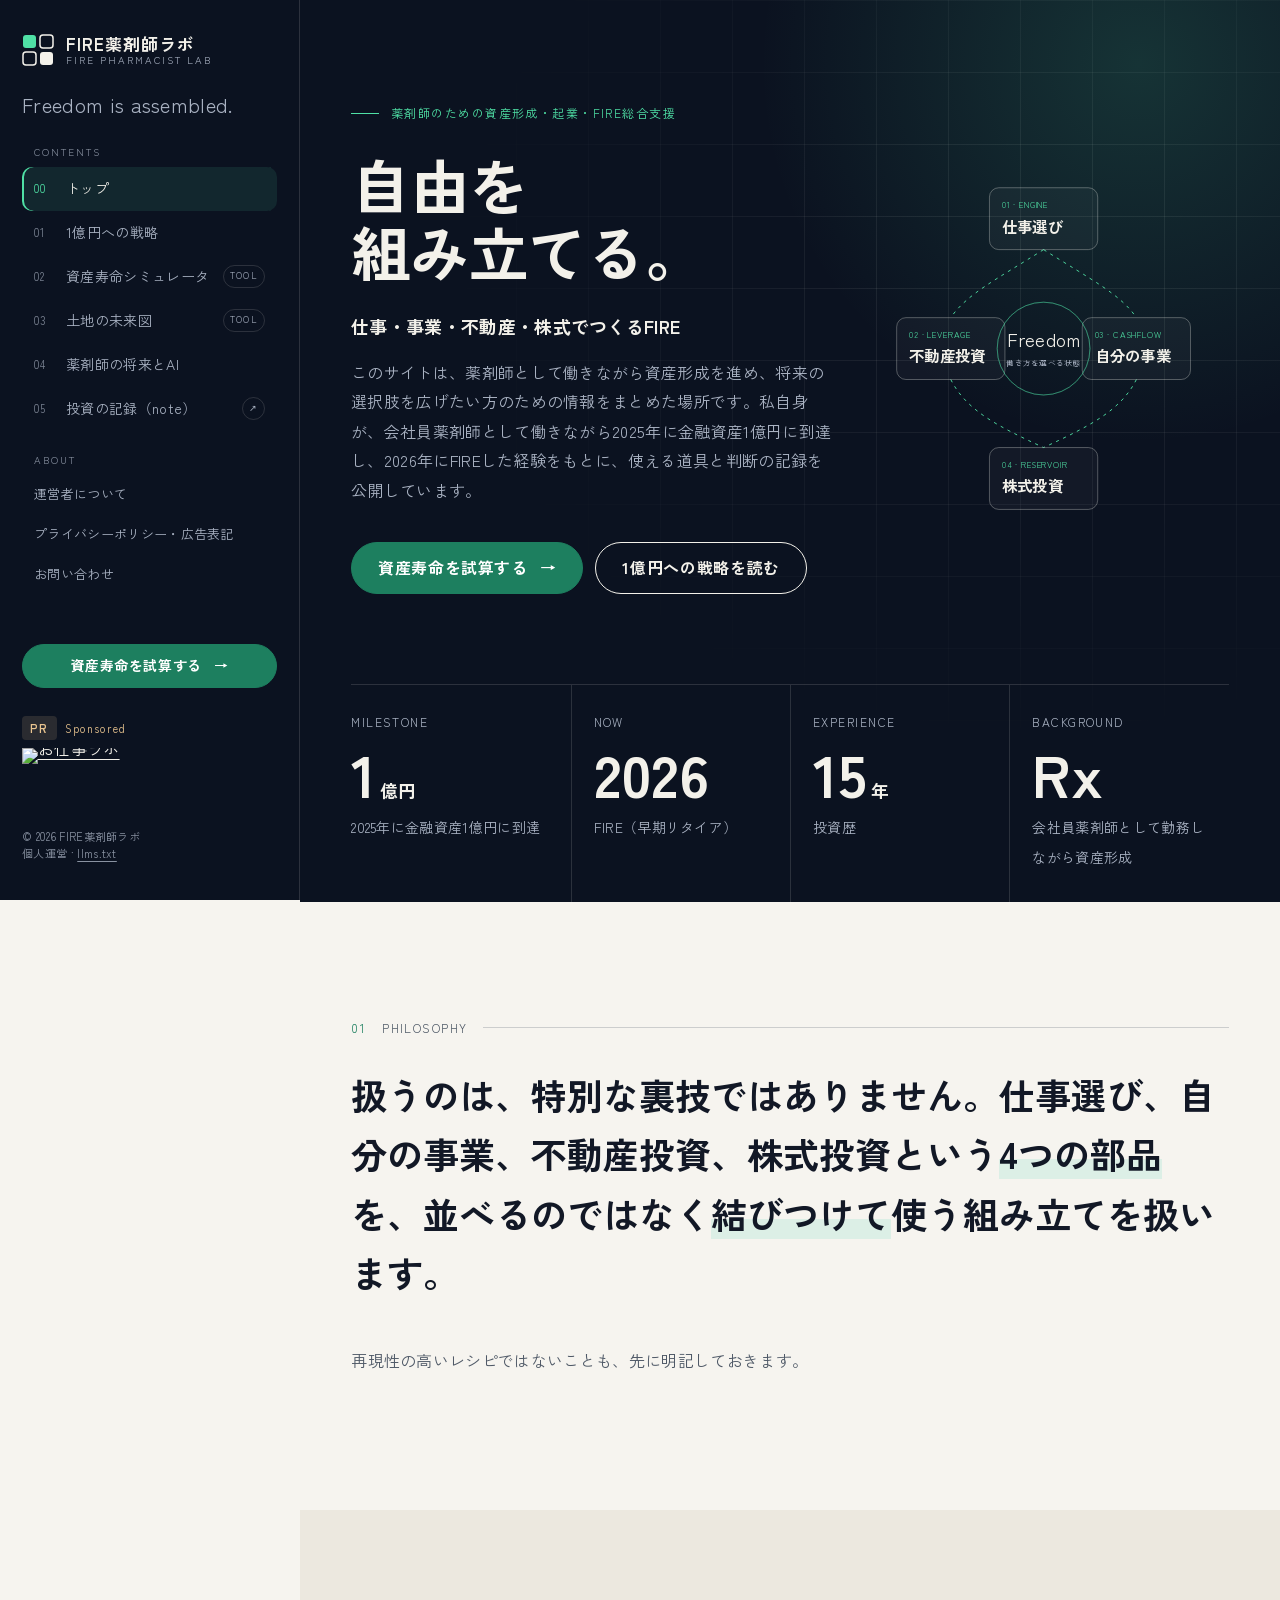
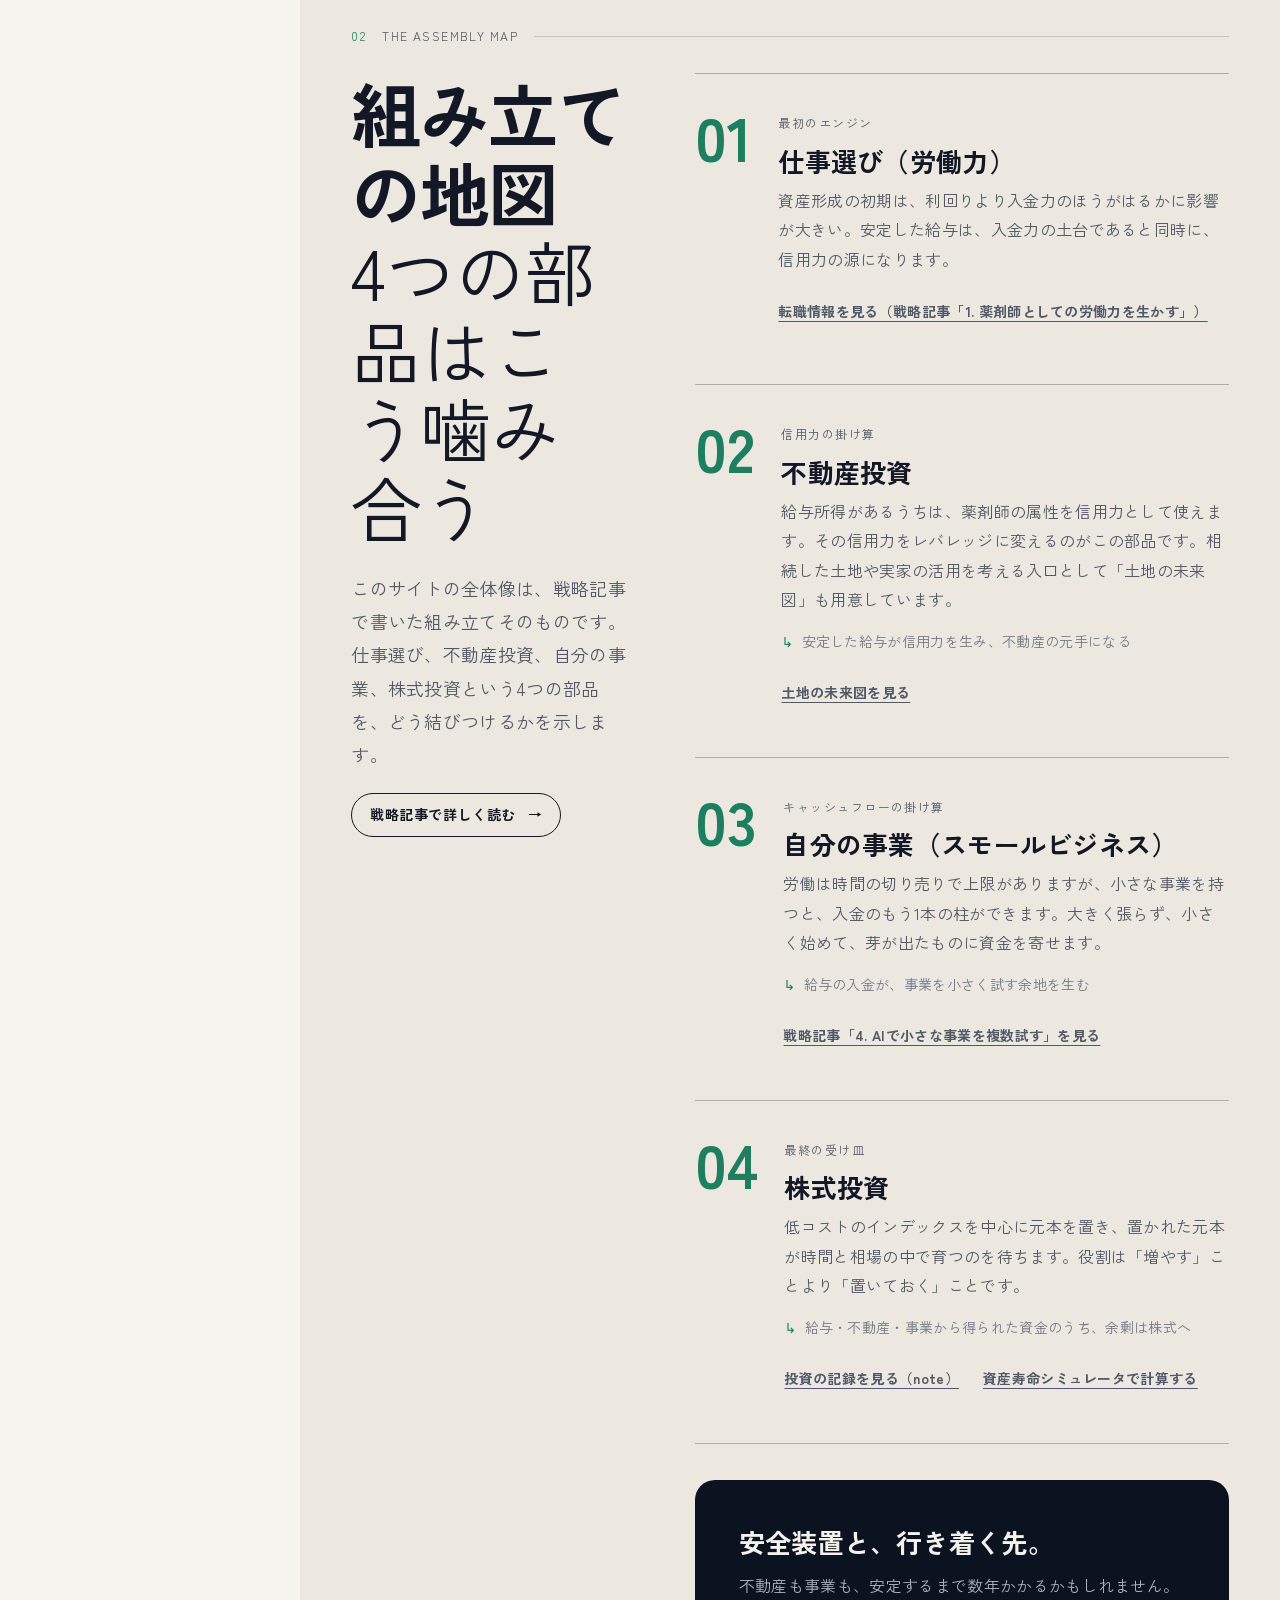
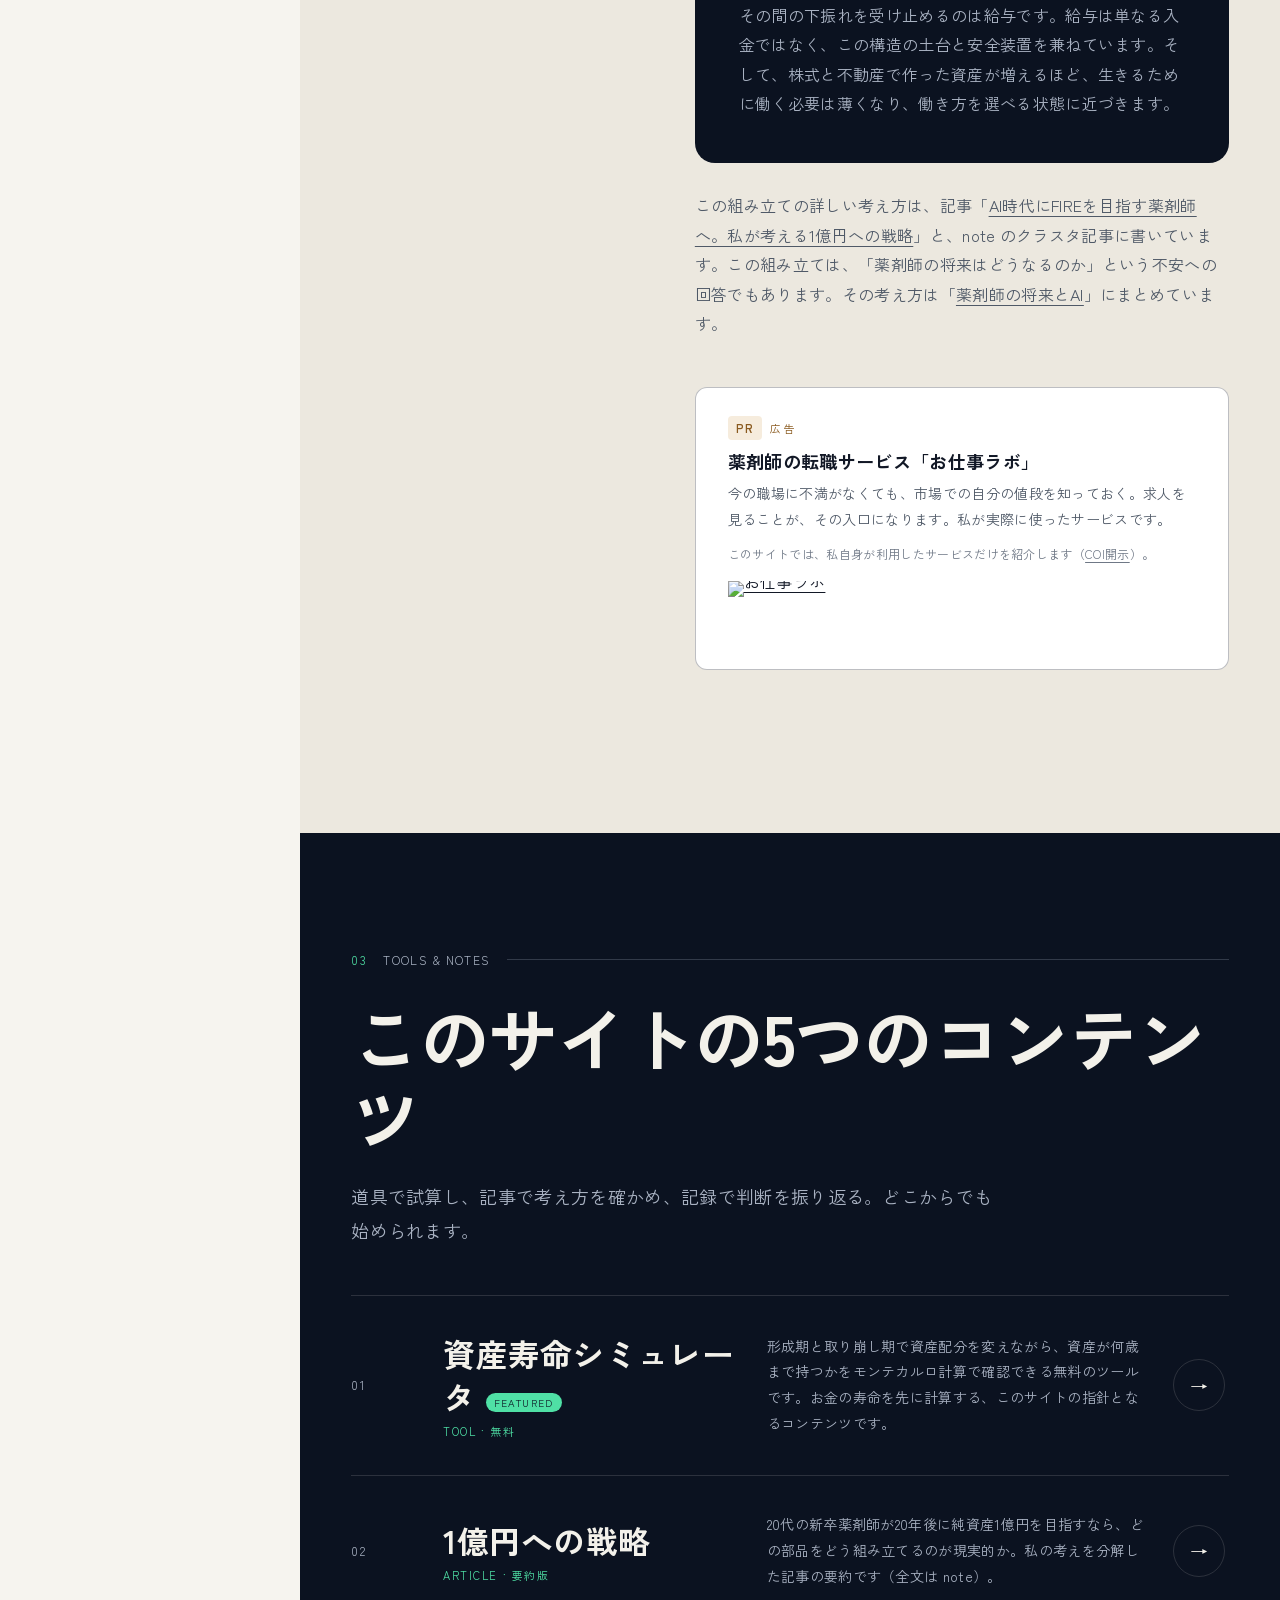
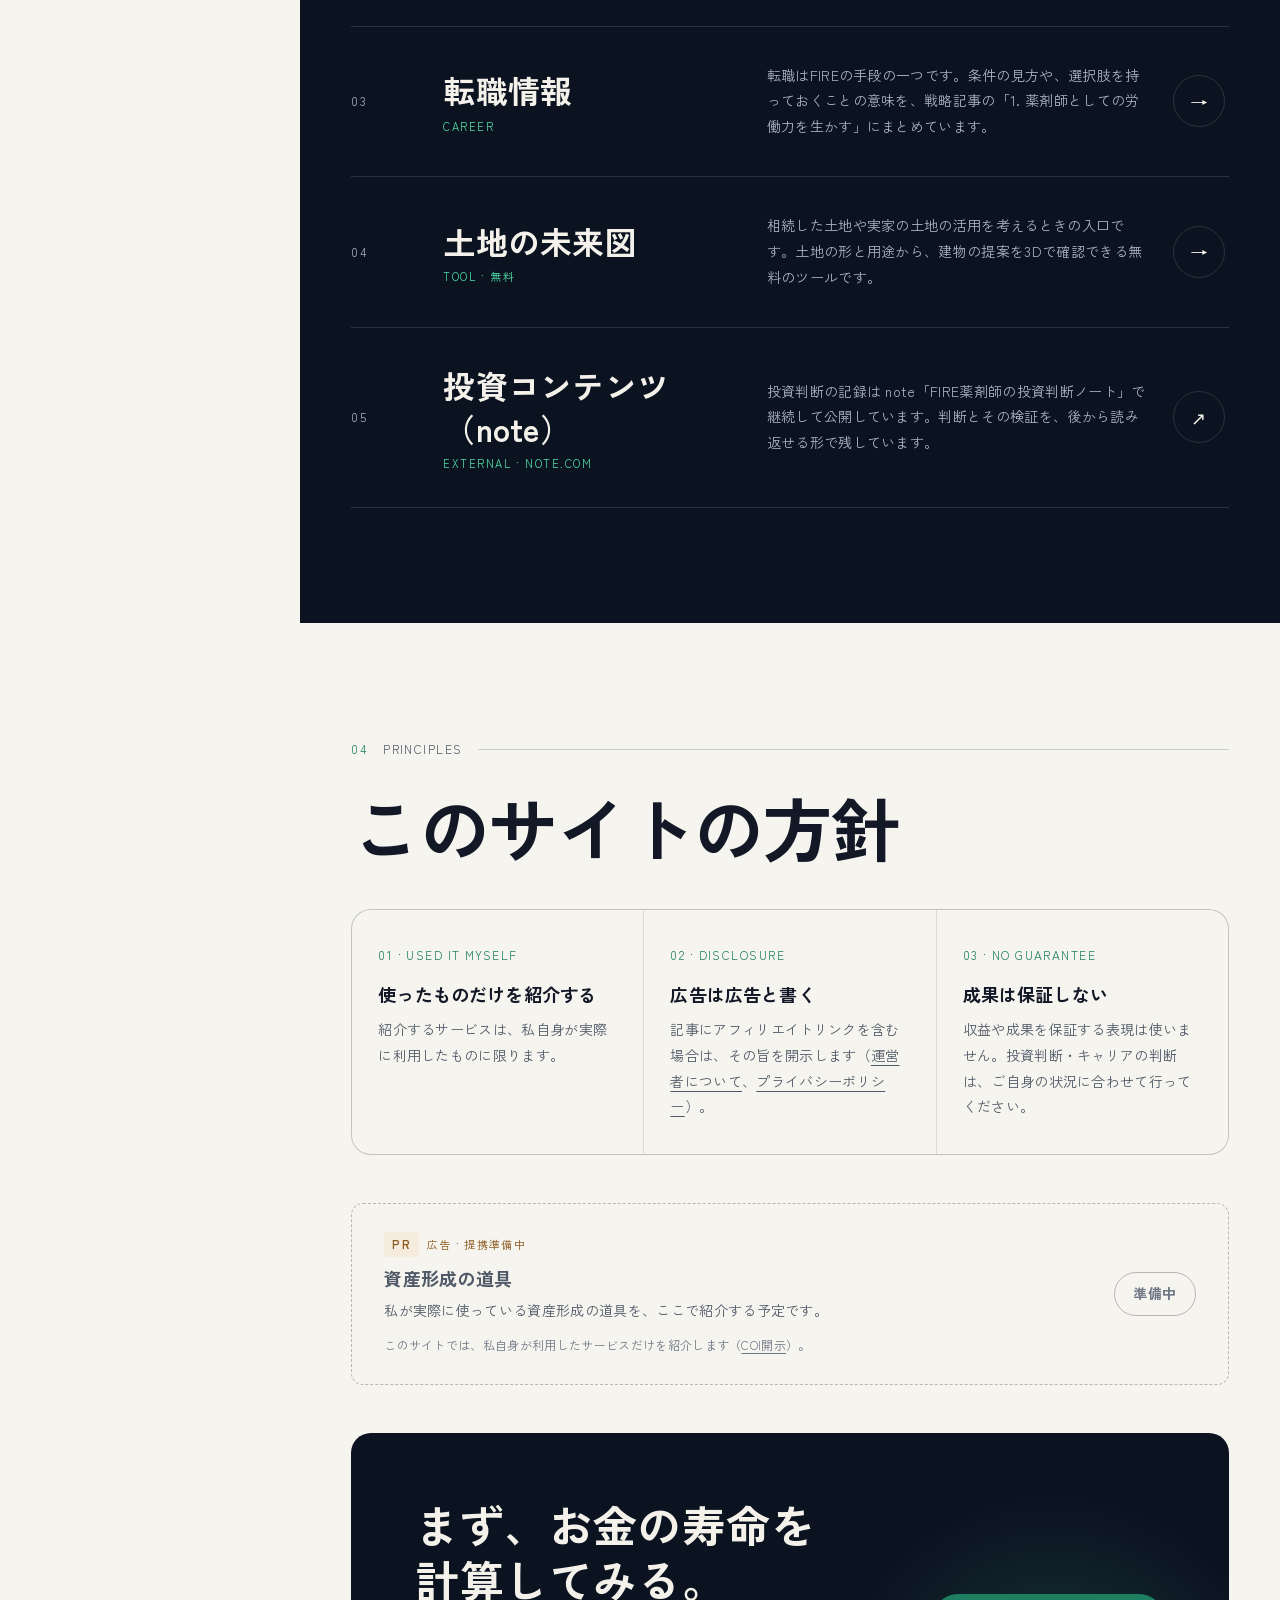
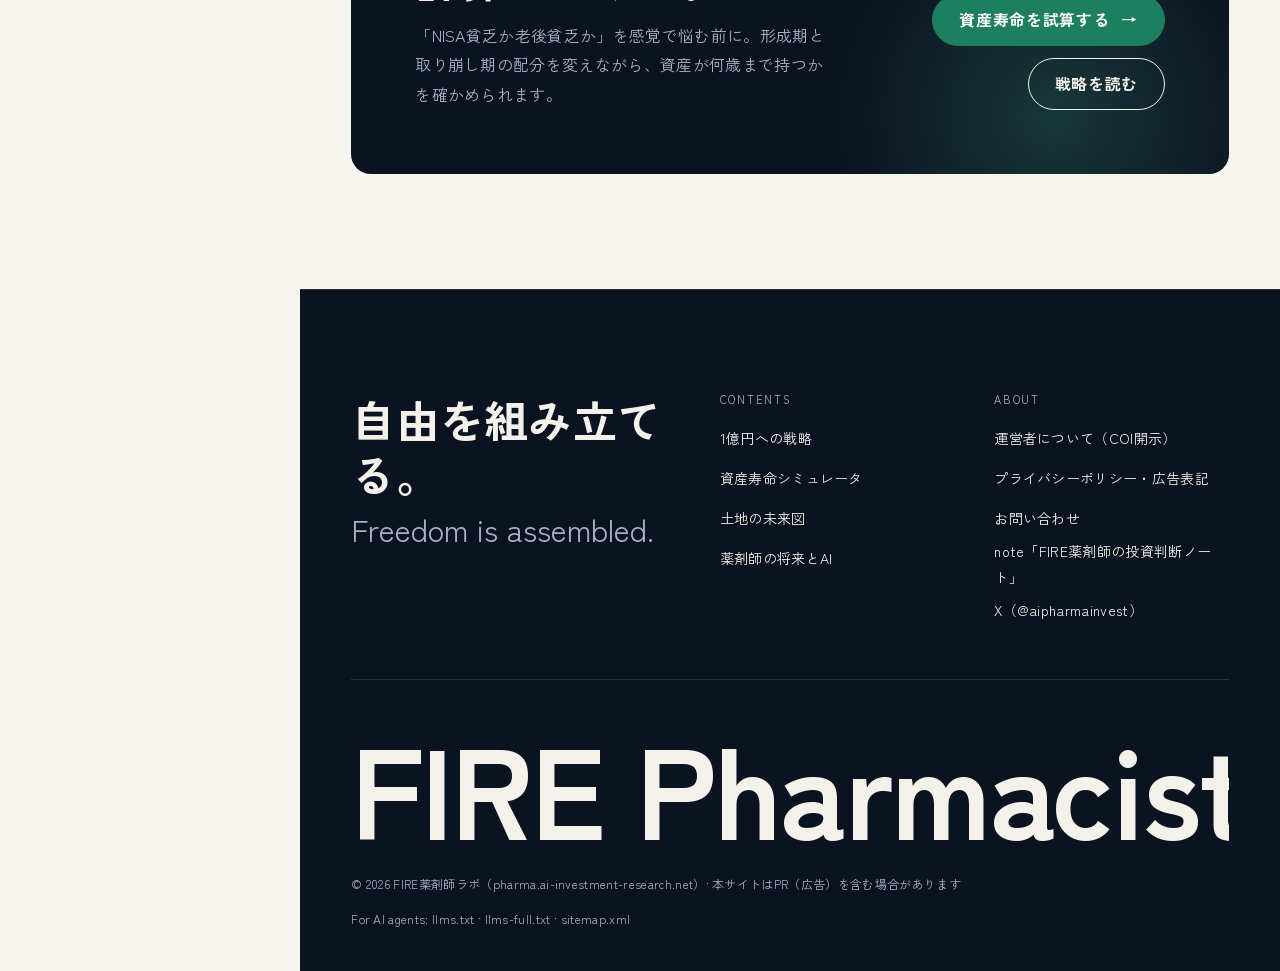
==== commit 5914b202: "ページのタイトル・説明文・フッターを新しい見出し「自由を組み立てる。」にそろえる Co-Authored-By: Claude Opus 5.5 <noreply@anthropic.com>" ====
--- a/index.html
+++ b/index.html
@@ -4,13 +4,13 @@
 <meta charset="utf-8">
 <meta name="viewport" content="width=device-width, initial-scale=1, viewport-fit=cover">
 <meta name="google-site-verification" content="h158_rRaHotOtQef8cb2UX3UubJ8g8uJZxsIzdKgm2g" />
-<title>FIRE薬剤師ラボ | 自由は、組み立てられる。仕事・事業・不動産・株式でつくるFIRE</title>
-<meta name="description" content="自由は、組み立てられる。仕事・事業・不動産・株式でつくるFIRE。薬剤師が資産形成・起業・FIREを目指すための総合支援サイトです。組み立ての地図と、資産寿命シミュレータなどの道具をまとめています。">
+<title>FIRE薬剤師ラボ | 自由を組み立てる。仕事・事業・不動産・株式でつくるFIRE</title>
+<meta name="description" content="自由を組み立てる。仕事・事業・不動産・株式でつくるFIRE。薬剤師が資産形成・起業・FIREを目指すための総合支援サイトです。組み立ての地図と、資産寿命シミュレータなどの道具をまとめています。">
 <link rel="canonical" href="https://pharma.ai-investment-research.net/">
 <link rel="alternate" type="text/markdown" href="/index.md" title="このページのMarkdown版（AIエージェント向け）">
 <meta property="og:site_name" content="FIRE薬剤師ラボ">
-<meta property="og:title" content="FIRE薬剤師ラボ | 自由は、組み立てられる。仕事・事業・不動産・株式でつくるFIRE">
-<meta property="og:description" content="自由は、組み立てられる。仕事・事業・不動産・株式でつくるFIRE。薬剤師が資産形成・起業・FIREを目指すための総合支援サイトです。">
+<meta property="og:title" content="FIRE薬剤師ラボ | 自由を組み立てる。仕事・事業・不動産・株式でつくるFIRE">
+<meta property="og:description" content="自由を組み立てる。仕事・事業・不動産・株式でつくるFIRE。薬剤師が資産形成・起業・FIREを目指すための総合支援サイトです。">
 <meta property="og:type" content="website">
 <meta property="og:url" content="https://pharma.ai-investment-research.net/">
 <meta property="og:locale" content="ja_JP">
@@ -22,7 +22,7 @@
 <link rel="preconnect" href="https://fonts.gstatic.com" crossorigin>
 <link rel="stylesheet" href="https://fonts.googleapis.com/css2?family=Zen+Kaku+Gothic+New:wght@400;500;700&display=swap">
 <link rel="stylesheet" href="/style.css">
-<script type="application/ld+json">{"@context":"https://schema.org","@graph":[{"@type":"WebSite","@id":"https://pharma.ai-investment-research.net/#website","url":"https://pharma.ai-investment-research.net/","name":"FIRE薬剤師ラボ","alternateName":"FIRE Pharmacist Lab","description":"薬剤師の資産形成・起業・FIREを支援する情報サイト。組み立ての地図と、資産寿命シミュレータなどの道具をまとめています。","inLanguage":"ja","publisher":{"@id":"https://pharma.ai-investment-research.net/#operator"}},{"@type":"Person","@id":"https://pharma.ai-investment-research.net/#operator","name":"田中","jobTitle":"薬剤師","description":"会社員薬剤師として働きながら資産形成を進め、2025年に金融資産1億円に到達し、2026年にFIRE。投資歴15年。","url":"https://pharma.ai-investment-research.net/about.html","sameAs":["https://note.com/tanaka936","https://x.com/aipharmainvest"]},{"@type":"WebPage","@id":"https://pharma.ai-investment-research.net/#webpage","url":"https://pharma.ai-investment-research.net/","name":"FIRE薬剤師ラボ | 自由は、組み立てられる。仕事・事業・不動産・株式でつくるFIRE","description":"自由は、組み立てられる。仕事・事業・不動産・株式でつくるFIRE。薬剤師が資産形成・起業・FIREを目指すための総合支援サイトです。組み立ての地図と、資産寿命シミュレータなどの道具をまとめています。","isPartOf":{"@id":"https://pharma.ai-investment-research.net/#website"},"about":{"@id":"https://pharma.ai-investment-research.net/#operator"},"inLanguage":"ja","dateModified":"2026-11-27","mainEntity":{"@type":"ItemList","name":"このサイトの5つのコンテンツ","itemListElement":[{"@type":"ListItem","position":1,"name":"資産寿命シミュレータ","url":"https://pharma.ai-investment-research.net/simulator.html"},{"@type":"ListItem","position":2,"name":"1億円への戦略（記事）","url":"https://pharma.ai-investment-research.net/strategy.html"},{"@type":"ListItem","position":3,"name":"転職情報","url":"https://pharma.ai-investment-research.net/strategy.html#work"},{"@type":"ListItem","position":4,"name":"土地の未来図","url":"https://pharma.ai-investment-research.net/land.html"},{"@type":"ListItem","position":5,"name":"投資コンテンツ（note）","url":"https://note.com/tanaka936"}]}}]}</script>
+<script type="application/ld+json">{"@context":"https://schema.org","@graph":[{"@type":"WebSite","@id":"https://pharma.ai-investment-research.net/#website","url":"https://pharma.ai-investment-research.net/","name":"FIRE薬剤師ラボ","alternateName":"FIRE Pharmacist Lab","description":"薬剤師の資産形成・起業・FIREを支援する情報サイト。組み立ての地図と、資産寿命シミュレータなどの道具をまとめています。","inLanguage":"ja","publisher":{"@id":"https://pharma.ai-investment-research.net/#operator"}},{"@type":"Person","@id":"https://pharma.ai-investment-research.net/#operator","name":"田中","jobTitle":"薬剤師","description":"会社員薬剤師として働きながら資産形成を進め、2025年に金融資産1億円に到達し、2026年にFIRE。投資歴15年。","url":"https://pharma.ai-investment-research.net/about.html","sameAs":["https://note.com/tanaka936","https://x.com/aipharmainvest"]},{"@type":"WebPage","@id":"https://pharma.ai-investment-research.net/#webpage","url":"https://pharma.ai-investment-research.net/","name":"FIRE薬剤師ラボ | 自由を組み立てる。仕事・事業・不動産・株式でつくるFIRE","description":"自由を組み立てる。仕事・事業・不動産・株式でつくるFIRE。薬剤師が資産形成・起業・FIREを目指すための総合支援サイトです。組み立ての地図と、資産寿命シミュレータなどの道具をまとめています。","isPartOf":{"@id":"https://pharma.ai-investment-research.net/#website"},"about":{"@id":"https://pharma.ai-investment-research.net/#operator"},"inLanguage":"ja","dateModified":"2026-11-27","mainEntity":{"@type":"ItemList","name":"このサイトの5つのコンテンツ","itemListElement":[{"@type":"ListItem","position":1,"name":"資産寿命シミュレータ","url":"https://pharma.ai-investment-research.net/simulator.html"},{"@type":"ListItem","position":2,"name":"1億円への戦略（記事）","url":"https://pharma.ai-investment-research.net/strategy.html"},{"@type":"ListItem","position":3,"name":"転職情報","url":"https://pharma.ai-investment-research.net/strategy.html#work"},{"@type":"ListItem","position":4,"name":"土地の未来図","url":"https://pharma.ai-investment-research.net/land.html"},{"@type":"ListItem","position":5,"name":"投資コンテンツ（note）","url":"https://note.com/tanaka936"}]}}]}</script>
 <script src="/site.js" defer></script>
 </head>
 <body class="has-anchor">
@@ -227,7 +227,7 @@
     <footer class="site-footer">
       <div class="container">
         <div class="footer-top">
-          <p class="footer-claim">自由は、組み立てられる。<span class="serif">Freedom is assembled.</span></p>
+          <p class="footer-claim">自由を組み立てる。<span class="serif">Freedom is assembled.</span></p>
           <nav aria-label="コンテンツ">
             <h2>Contents</h2>
             <ul>
